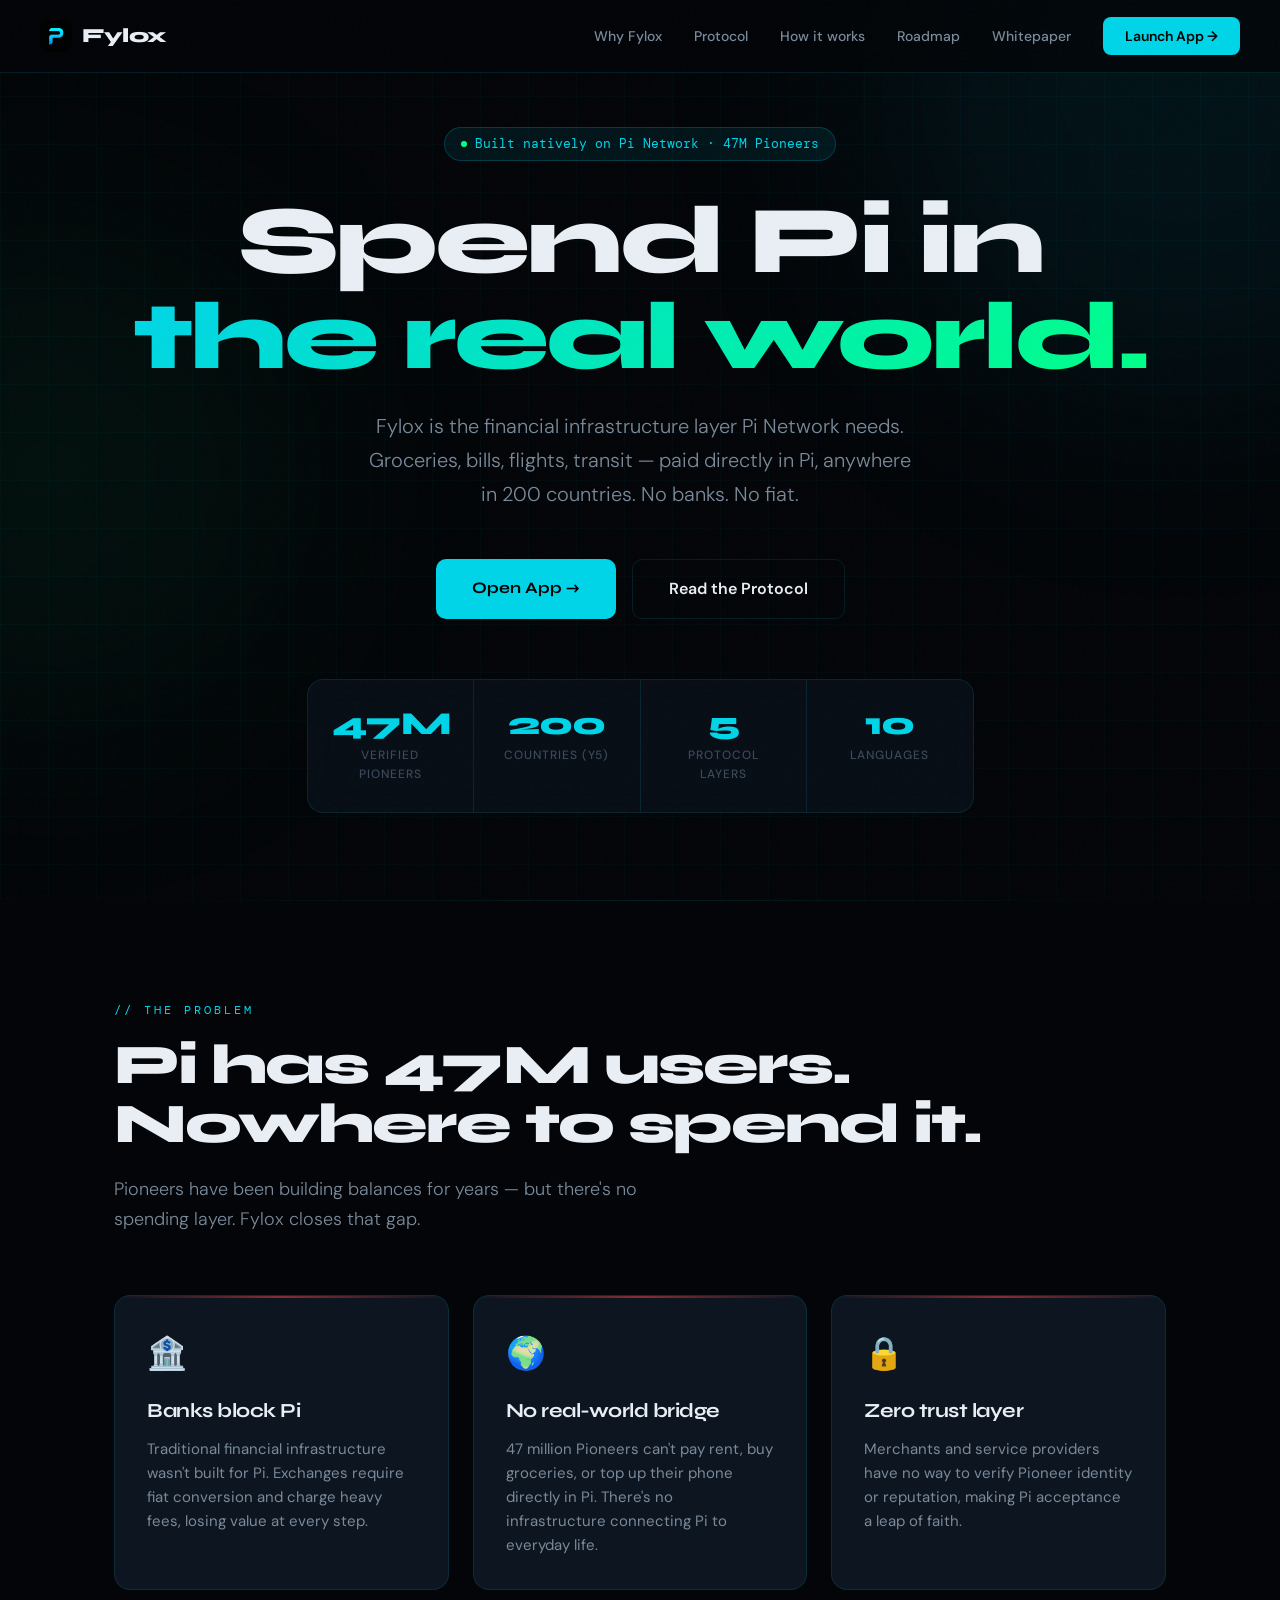
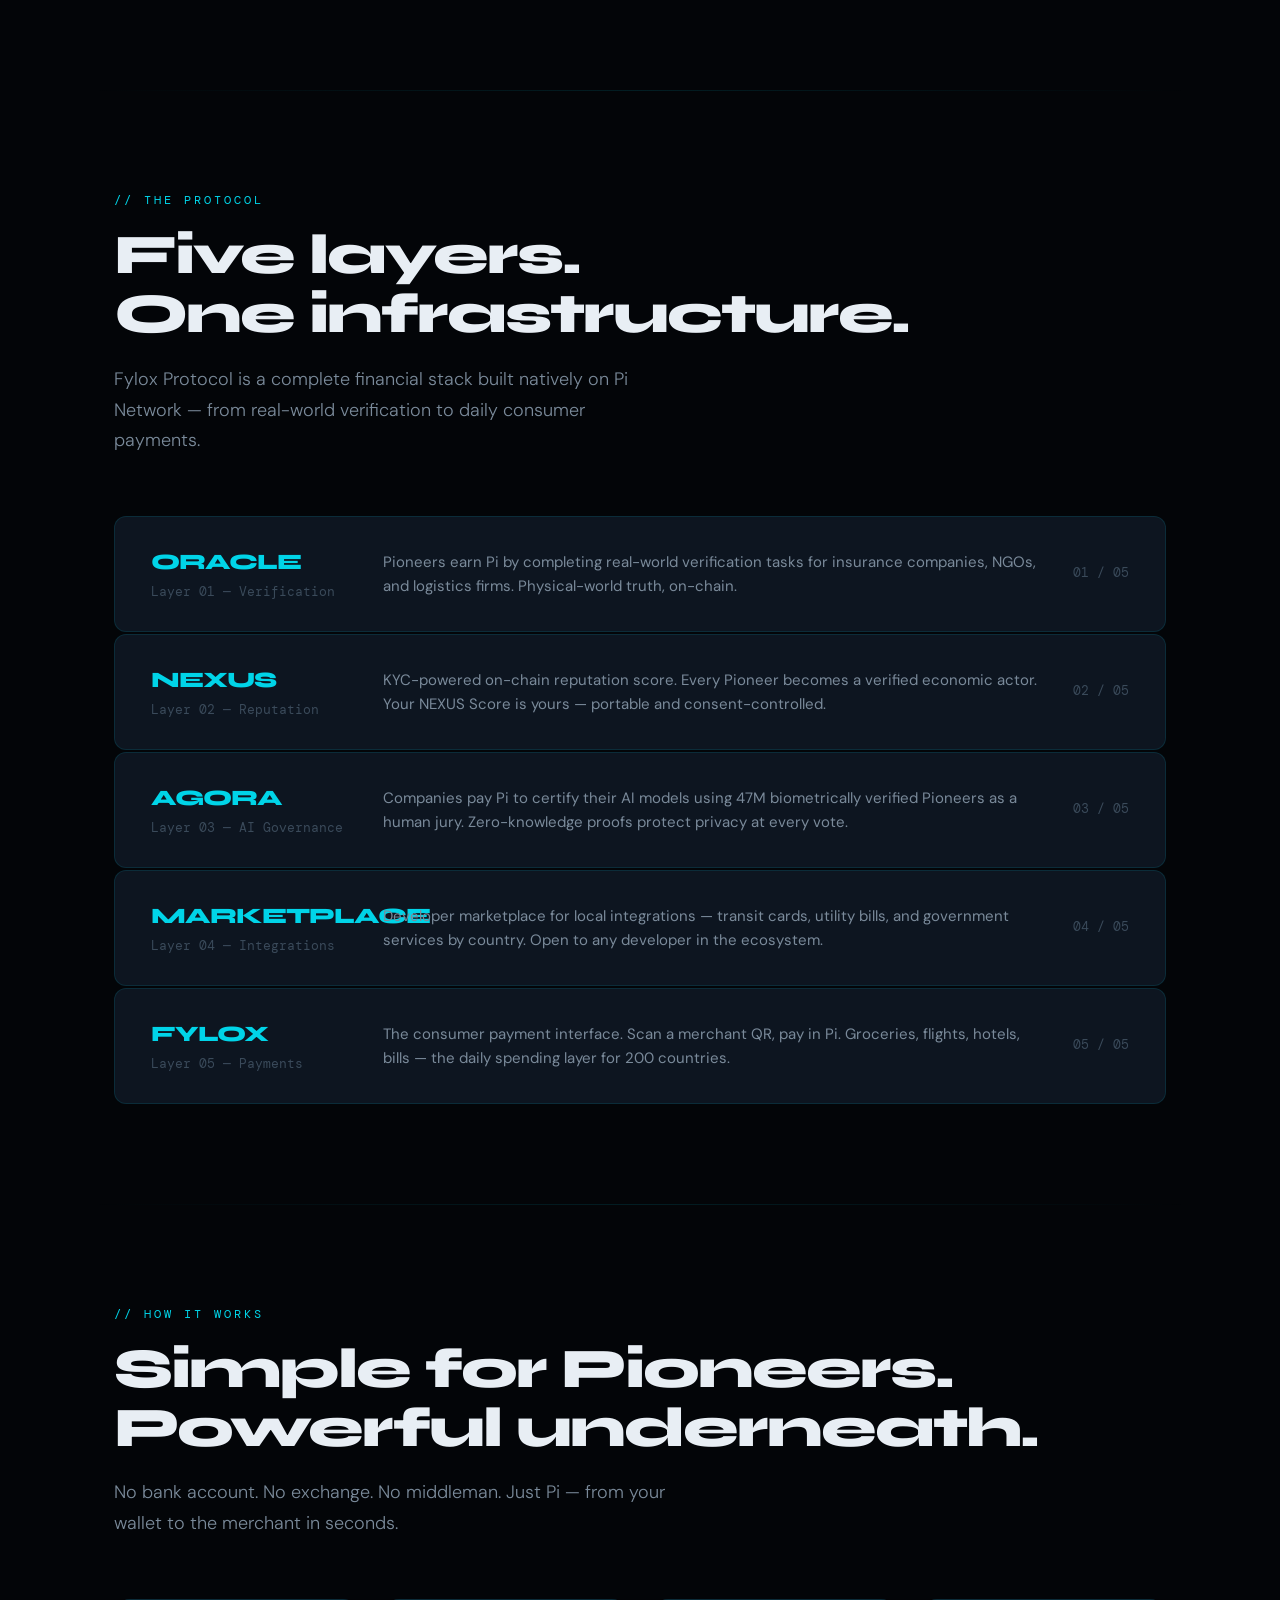
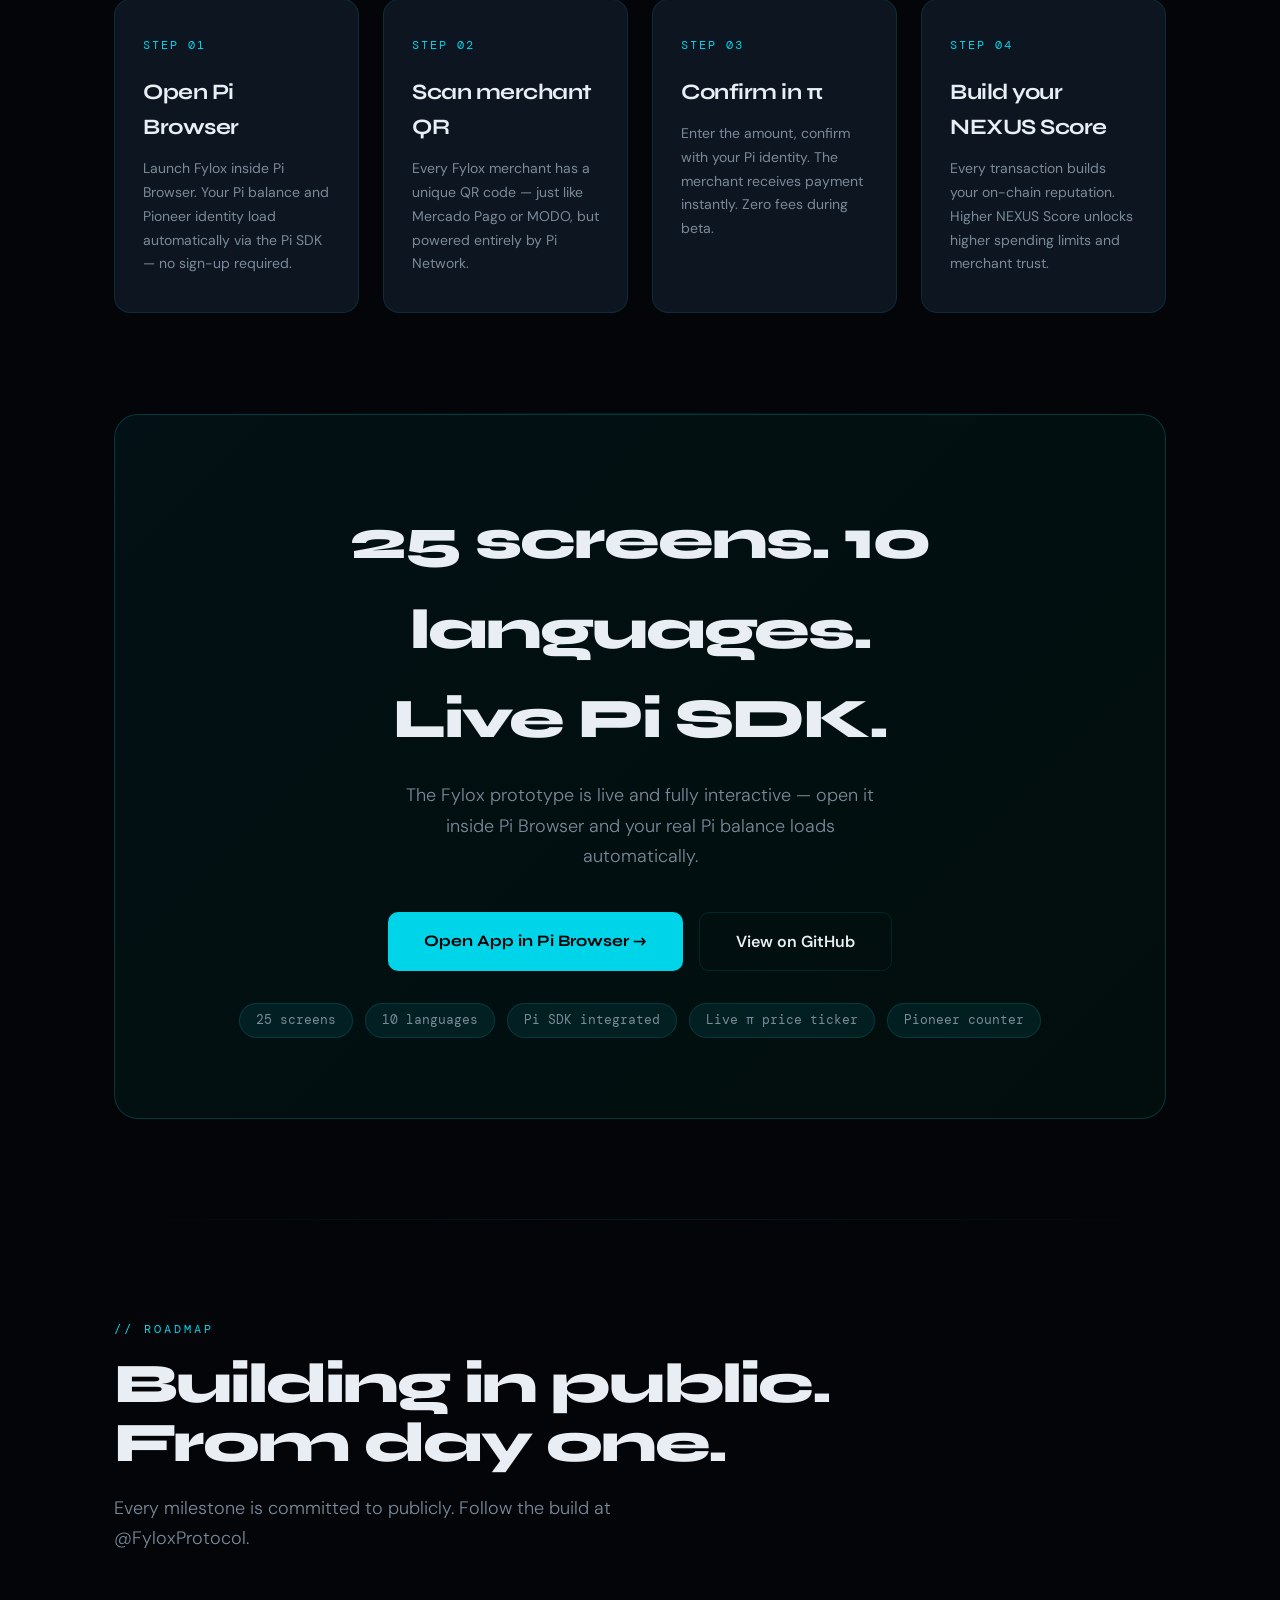
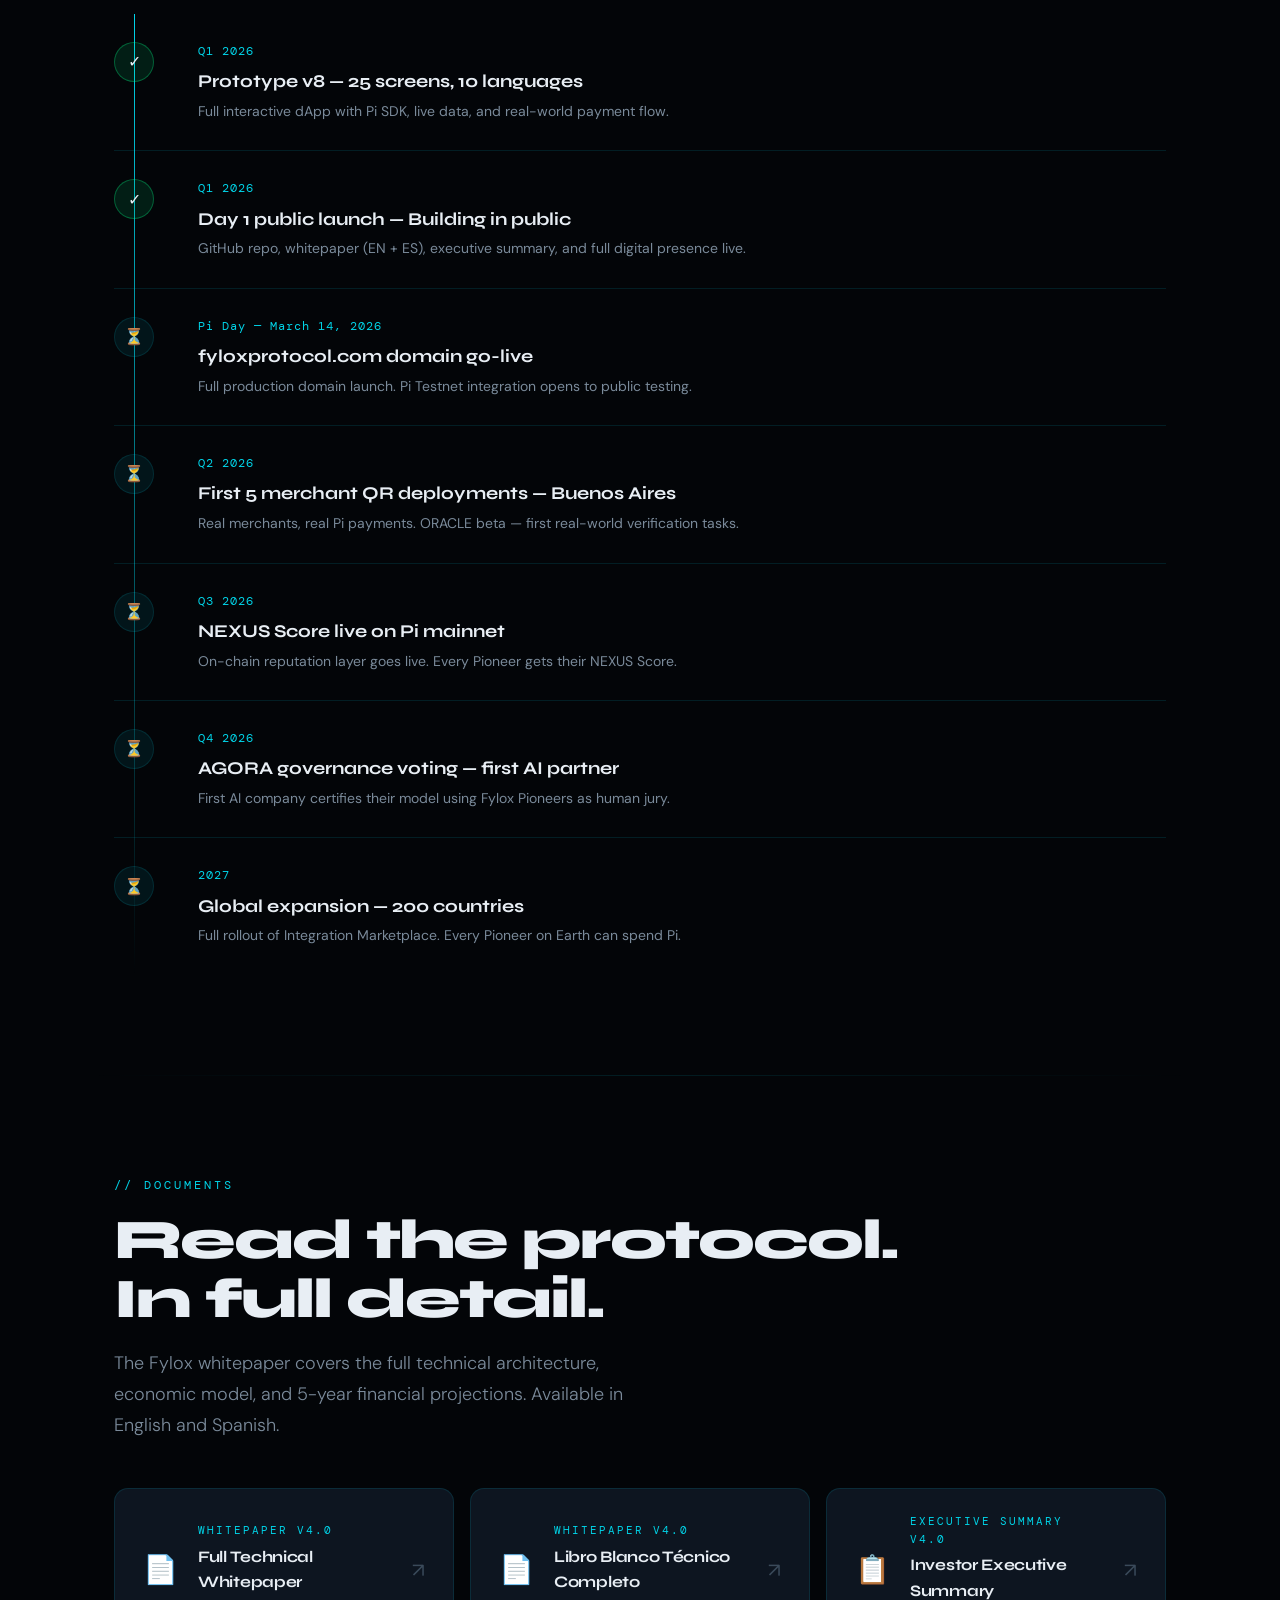
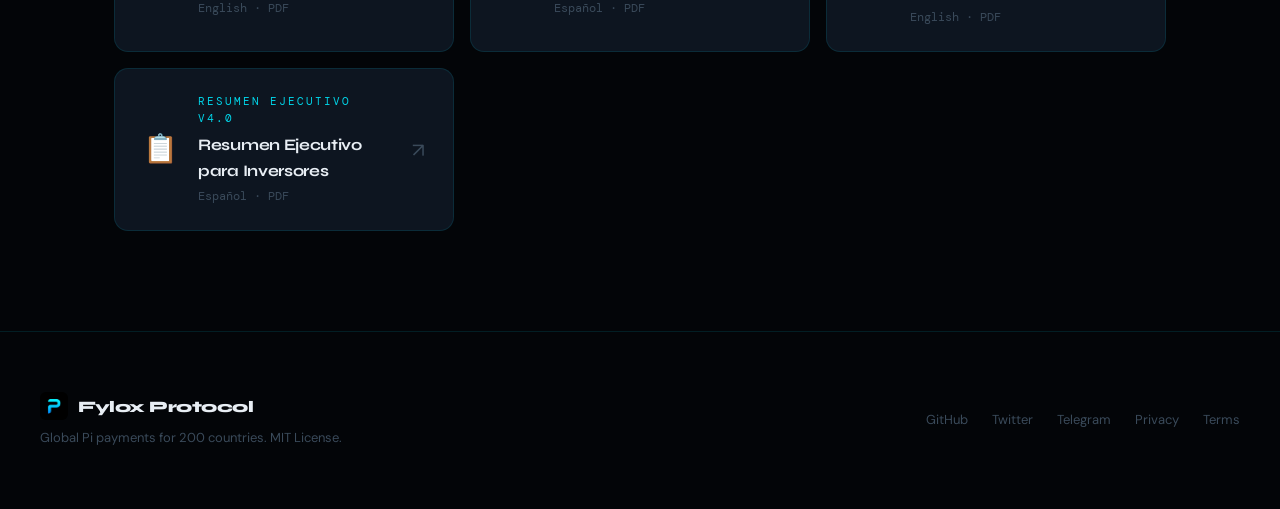
==== index.html @ 1bc75754 "Update index.html" ====
<!DOCTYPE html>
<html lang="en">
<head>
<meta charset="UTF-8">
<meta name="viewport" content="width=device-width, initial-scale=1.0">
<title>Fylox Protocol — Secure Pi Payments MVP</title>
<meta name="description" content="Fylox is a protocol on Pi Network enabling secure, simple payments via QR codes. Multi-chain support is planned for future expansion, ensuring real-world utility.">
<style>
  @import url('https://fonts.googleapis.com/css2?family=Syne:wght@400;600;700;800&family=DM+Sans:ital,opsz,wght@0,9..40,300;0,9..40,400;0,9..40,500&family=DM+Mono:wght@400;500&display=swap');
  
  /* ── DOCUMENTS ── */
  .docs-grid {
    display: grid;
    grid-template-columns: repeat(auto-fit, minmax(280px, 1fr));
    gap: 16px;
    margin-top: 48px;
  }

  .doc-card {
    display: flex;
    align-items: center;
    gap: 20px;
    background: var(--surface);
    border: 1px solid var(--border);
    border-radius: 14px;
    padding: 24px 28px;
    text-decoration: none;
    color: inherit;
    transition: all .3s;
  }

  .doc-card:hover {
    border-color: rgba(0,212,232,0.4);
    background: rgba(0,212,232,0.04);
    transform: translateY(-3px);
    box-shadow: 0 12px 32px rgba(0,212,232,0.1);
  }

  .doc-icon { font-size: 28px; flex-shrink: 0; }

  .doc-info { flex: 1; }

  .doc-label {
    font-family: var(--font-mono);
    font-size: 11px;
    color: var(--c);
    letter-spacing: 2px;
    text-transform: uppercase;
    margin-bottom: 4px;
  }

  .doc-title {
    font-family: var(--font-display);
    font-size: 16px;
    font-weight: 700;
    margin-bottom: 4px;
    letter-spacing: -.3px;
  }

  .doc-lang {
    font-size: 12px;
    color: var(--text3);
    font-family: var(--font-mono);
  }

  .doc-arrow {
    font-size: 20px;
    color: var(--text3);
    transition: all .3s;
  }

  .doc-card:hover .doc-arrow {
    color: var(--c);
    transform: translate(3px, -3px);
  }

</style>
<style>
  *, *::before, *::after { box-sizing: border-box; margin: 0; padding: 0; }

  :root {
    --c: #00D4E8;
    --c2: #00FF88;
    --bg: #030508;
    --bg2: #080d14;
    --surface: #0d1520;
    --border: rgba(0,212,232,0.12);
    --text: #e8eef4;
    --text2: #7a8a9a;
    --text3: #3a4a5a;
    --font-display: 'Syne', 'Arial Black', sans-serif;
    --font-body: 'DM Sans', 'Helvetica Neue', Arial, sans-serif;
    --font-mono: 'DM Mono', 'Courier New', monospace;
  }

  html { scroll-behavior: smooth; }

  body {
    background: var(--bg);
    color: var(--text);
    font-family: var(--font-body);
    font-size: 16px;
    line-height: 1.6;
    overflow-x: hidden;
  }

  /* ── NOISE OVERLAY ── */
  body::before {
    content: '';
    position: fixed;
    inset: 0;
    background-image: url("data:image/svg+xml,%3Csvg viewBox='0 0 256 256' xmlns='http://www.w3.org/2000/svg'%3E%3Cfilter id='noise'%3E%3CfeTurbulence type='fractalNoise' baseFrequency='0.9' numOctaves='4' stitchTiles='stitch'/%3E%3C/filter%3E%3Crect width='100%25' height='100%25' filter='url(%23noise)' opacity='0.035'/%3E%3C/svg%3E");
    pointer-events: none;
    z-index: 1000;
    opacity: .4;
  }

  /* ── GRID BACKGROUND ── */
  .grid-bg {
    position: fixed;
    inset: 0;
    background-image:
      linear-gradient(rgba(0,212,232,0.03) 1px, transparent 1px),
      linear-gradient(90deg, rgba(0,212,232,0.03) 1px, transparent 1px);
    background-size: 48px 48px;
    pointer-events: none;
    z-index: 0;
  }

  /* ── GLOW ORBS ── */
  .orb {
    position: fixed;
    border-radius: 50%;
    filter: blur(120px);
    pointer-events: none;
    z-index: 0;
  }
  .orb1 { width: 600px; height: 600px; background: rgba(0,212,232,0.07); top: -200px; right: -200px; }
  .orb2 { width: 500px; height: 500px; background: rgba(0,255,136,0.05); bottom: 20%; left: -200px; }

  /* ── NAV ── */
  nav {
    position: fixed;
    top: 0; left: 0; right: 0;
    z-index: 100;
    padding: 20px 40px;
    display: flex;
    align-items: center;
    justify-content: space-between;
    background: rgba(3,5,8,0.7);
    backdrop-filter: blur(20px);
    border-bottom: 1px solid var(--border);
    transition: all .3s;
  }

  .nav-logo {
    display: flex;
    align-items: center;
    gap: 10px;
    text-decoration: none;
  }

  .nav-logo img {
    width: 32px;
    height: 32px;
    border-radius: 8px;
  }

  .nav-logo-text {
    font-family: var(--font-display);
    font-size: 20px;
    font-weight: 800;
    color: var(--text);
    letter-spacing: -0.5px;
  }

  .nav-links {
    display: flex;
    align-items: center;
    gap: 32px;
    list-style: none;
  }

  .nav-links a {
    color: var(--text2);
    text-decoration: none;
    font-size: 14px;
    font-weight: 500;
    transition: color .2s;
  }

  .nav-links a:hover { color: var(--c); }

  .nav-cta {
    background: var(--c);
    color: #000 !important;
    padding: 10px 22px;
    border-radius: 8px;
    font-weight: 600 !important;
    font-size: 14px !important;
    transition: all .2s !important;
  }

  .nav-cta:hover { background: #00eeff !important; transform: translateY(-1px); color: #000 !important; }

  .nav-mobile-cta {
    display: none;
  }

  /* ── HERO ── */
  .hero {
    position: relative;
    min-height: 100vh;
    display: flex;
    flex-direction: column;
    align-items: center;
    justify-content: center;
    padding: 120px 24px 80px;
    text-align: center;
    z-index: 1;
  }

  .hero-badge {
    display: inline-flex;
    align-items: center;
    gap: 8px;
    background: rgba(0,212,232,0.08);
    border: 1px solid rgba(0,212,232,0.2);
    border-radius: 100px;
    padding: 6px 16px;
    font-size: 13px;
    color: var(--c);
    font-family: var(--font-mono);
    margin-bottom: 32px;
    animation: fadeUp .8s ease both;
  }

  .hero-badge::before {
    content: '';
    width: 6px;
    height: 6px;
    border-radius: 50%;
    background: var(--c2);
    animation: pulse 2s infinite;
  }

  @keyframes pulse {
    0%, 100% { opacity: 1; transform: scale(1); }
    50% { opacity: .5; transform: scale(1.4); }
  }

  .hero h1 {
    font-family: var(--font-display);
    font-size: clamp(48px, 8vw, 96px);
    font-weight: 800;
    line-height: 1;
    letter-spacing: -3px;
    margin-bottom: 24px;
    animation: fadeUp .8s .1s ease both;
  }

  .hero h1 .line2 {
    display: block;
    background: linear-gradient(135deg, var(--c) 0%, var(--c2) 100%);
    -webkit-background-clip: text;
    -webkit-text-fill-color: transparent;
    background-clip: text;
  }

  .hero-sub {
    font-size: clamp(16px, 2.5vw, 20px);
    color: var(--text2);
    max-width: 560px;
    margin: 0 auto 48px;
    line-height: 1.7;
    font-weight: 300;
    animation: fadeUp .8s .2s ease both;
  }

  .hero-actions {
    display: flex;
    gap: 16px;
    justify-content: center;
    flex-wrap: wrap;
    animation: fadeUp .8s .3s ease both;
  }

  .btn-primary {
    background: var(--c);
    color: #000;
    padding: 16px 36px;
    border-radius: 10px;
    font-weight: 700;
    font-size: 16px;
    text-decoration: none;
    transition: all .2s;
    font-family: var(--font-display);
  }

  .btn-primary:hover {
    background: #00eeff;
    transform: translateY(-2px);
    box-shadow: 0 16px 40px rgba(0,212,232,0.3);
  }

  .btn-ghost {
    background: transparent;
    color: var(--text);
    padding: 16px 36px;
    border-radius: 10px;
    font-weight: 600;
    font-size: 16px;
    text-decoration: none;
    border: 1px solid var(--border);
    transition: all .2s;
  }

  .btn-ghost:hover {
    border-color: rgba(0,212,232,0.4);
    color: var(--c);
    transform: translateY(-2px);
  }

  /* ── METRICS BAR ── */
  .metrics {
    position: relative;
    z-index: 1;
    display: flex;
    justify-content: center;
    gap: 0;
    flex-wrap: wrap;
    margin: 60px auto 0;
    max-width: 800px;
    border: 1px solid var(--border);
    border-radius: 16px;
    overflow: hidden;
    animation: fadeUp .8s .4s ease both;
    background: rgba(13,21,32,0.6);
    backdrop-filter: blur(20px);
  }

  .metric {
    flex: 1;
    min-width: 160px;
    padding: 28px 24px;
    text-align: center;
    border-right: 1px solid var(--border);
    position: relative;
  }

  .metric:last-child { border-right: none; }

  .metric-val {
    font-family: var(--font-display);
    font-size: 32px;
    font-weight: 800;
    color: var(--c);
    letter-spacing: -1px;
    line-height: 1;
    margin-bottom: 6px;
  }

  .metric-label {
    font-size: 12px;
    color: var(--text3);
    text-transform: uppercase;
    letter-spacing: 1px;
    font-weight: 500;
  }

  /* ── SECTION BASE ── */
  section {
    position: relative;
    z-index: 1;
    padding: 100px 24px;
    max-width: 1100px;
    margin: 0 auto;
  }

  .section-label {
    font-family: var(--font-mono);
    font-size: 12px;
    color: var(--c);
    text-transform: uppercase;
    letter-spacing: 3px;
    margin-bottom: 16px;
  }

  .section-title {
    font-family: var(--font-display);
    font-size: clamp(32px, 5vw, 56px);
    font-weight: 800;
    letter-spacing: -2px;
    line-height: 1.05;
    margin-bottom: 20px;
  }

  .section-sub {
    font-size: 18px;
    color: var(--text2);
    max-width: 560px;
    line-height: 1.7;
    font-weight: 300;
  }

  /* ── PROBLEM ── */
  .problem-grid {
    display: grid;
    grid-template-columns: repeat(auto-fit, minmax(280px, 1fr));
    gap: 24px;
    margin-top: 60px;
  }

  .problem-card {
    background: var(--surface);
    border: 1px solid var(--border);
    border-radius: 16px;
    padding: 32px;
    position: relative;
    overflow: hidden;
    transition: all .3s;
  }

  .problem-card::before {
    content: '';
    position: absolute;
    top: 0; left: 0; right: 0;
    height: 2px;
    background: linear-gradient(90deg, transparent, rgba(255,70,70,0.5), transparent);
  }

  .problem-card:hover {
    border-color: rgba(255,70,70,0.3);
    transform: translateY(-4px);
  }

  .problem-icon {
    font-size: 32px;
    margin-bottom: 16px;
  }

  .problem-card h3 {
    font-family: var(--font-display);
    font-size: 20px;
    font-weight: 700;
    margin-bottom: 10px;
    letter-spacing: -.5px;
  }

  .problem-card p {
    color: var(--text2);
    font-size: 15px;
    line-height: 1.6;
  }

  /* ── LAYERS ── */
  .layers-wrapper {
    margin-top: 60px;
    display: flex;
    flex-direction: column;
    gap: 2px;
  }

  .layer {
    display: grid;
    grid-template-columns: 200px 1fr auto;
    align-items: center;
    gap: 32px;
    padding: 28px 36px;
    background: var(--surface);
    border: 1px solid var(--border);
    border-radius: 12px;
    transition: all .3s;
    cursor: default;
  }

  .layer:hover {
    border-color: var(--c);
    background: rgba(0,212,232,0.04);
    transform: translateX(6px);
  }

  .layer-tag {
    font-family: var(--font-display);
    font-size: 22px;
    font-weight: 800;
    letter-spacing: -1px;
    color: var(--c);
  }

  .layer-name {
    font-size: 13px;
    color: var(--text3);
    font-family: var(--font-mono);
    margin-top: 2px;
  }

  .layer-desc {
    color: var(--text2);
    font-size: 15px;
    line-height: 1.6;
  }

  .layer-num {
    font-family: var(--font-mono);
    font-size: 13px;
    color: var(--text3);
    white-space: nowrap;
  }

  /* ── HOW IT WORKS ── */
  .steps {
    display: grid;
    grid-template-columns: repeat(auto-fit, minmax(220px, 1fr));
    gap: 24px;
    margin-top: 60px;
    position: relative;
  }

  .step {
    background: var(--surface);
    border: 1px solid var(--border);
    border-radius: 16px;
    padding: 36px 28px;
    position: relative;
    transition: all .3s;
  }

  .step:hover {
    border-color: rgba(0,212,232,0.3);
    transform: translateY(-4px);
  }

  .step::before {
    content: '';
    position: absolute;
    top: 0; left: 0; right: 0;
    height: 2px;
    background: linear-gradient(90deg, var(--c), var(--c2));
    opacity: 0;
    transition: opacity .3s;
    border-radius: 16px 16px 0 0;
  }

  .step:hover::before { opacity: 1; }

  .step-num {
    font-family: var(--font-mono);
    font-size: 12px;
    color: var(--c);
    letter-spacing: 2px;
    margin-bottom: 20px;
  }

  .step h3 {
    font-family: var(--font-display);
    font-size: 22px;
    font-weight: 700;
    margin-bottom: 12px;
    letter-spacing: -.5px;
  }

  .step p {
    color: var(--text2);
    font-size: 14px;
    line-height: 1.7;
  }

  /* ── DEMO CTA ── */
  .demo-section {
    max-width: 1100px;
    margin: 0 auto;
    padding: 0 24px 100px;
    position: relative;
    z-index: 1;
  }

  .demo-card {
    background: linear-gradient(135deg, rgba(0,212,232,0.06) 0%, rgba(0,255,136,0.04) 100%);
    border: 1px solid rgba(0,212,232,0.2);
    border-radius: 24px;
    padding: 80px 60px;
    text-align: center;
    position: relative;
    overflow: hidden;
  }

  .demo-card::before {
    content: '';
    position: absolute;
    top: -1px; left: 10%; right: 10%;
    height: 1px;
    background: linear-gradient(90deg, transparent, var(--c), transparent);
  }

  .demo-card h2 {
    font-family: var(--font-display);
    font-size: clamp(32px, 5vw, 56px);
    font-weight: 800;
    letter-spacing: -2px;
    margin-bottom: 16px;
  }

  .demo-card p {
    color: var(--text2);
    font-size: 18px;
    margin-bottom: 40px;
    max-width: 480px;
    margin-left: auto;
    margin-right: auto;
    line-height: 1.7;
    font-weight: 300;
  }

  .demo-tags {
    display: flex;
    gap: 12px;
    justify-content: center;
    flex-wrap: wrap;
    margin-top: 32px;
  }

  .demo-tag {
    background: rgba(0,212,232,0.08);
    border: 1px solid rgba(0,212,232,0.15);
    border-radius: 100px;
    padding: 6px 16px;
    font-size: 13px;
    color: var(--text2);
    font-family: var(--font-mono);
  }

  /* ── ROADMAP ── */
  .roadmap {
    display: flex;
    flex-direction: column;
    gap: 0;
    margin-top: 60px;
    position: relative;
  }

  .roadmap::before {
    content: '';
    position: absolute;
    left: 20px;
    top: 0; bottom: 0;
    width: 1px;
    background: linear-gradient(180deg, var(--c), transparent);
  }

  .roadmap-item {
    display: grid;
    grid-template-columns: 60px 1fr;
    gap: 24px;
    padding: 28px 0;
    border-bottom: 1px solid var(--border);
  }

  .roadmap-item:last-child { border-bottom: none; }

  .roadmap-dot {
    width: 40px;
    height: 40px;
    border-radius: 50%;
    display: flex;
    align-items: center;
    justify-content: center;
    font-size: 16px;
    position: relative;
    z-index: 1;
  }

  .roadmap-dot.done {
    background: rgba(0,255,136,0.1);
    border: 1px solid rgba(0,255,136,0.3);
  }

  .roadmap-dot.pending {
    background: rgba(0,212,232,0.08);
    border: 1px solid var(--border);
  }

  .roadmap-content h4 {
    font-family: var(--font-display);
    font-size: 18px;
    font-weight: 700;
    margin-bottom: 4px;
  }

  .roadmap-content p {
    color: var(--text2);
    font-size: 14px;
  }

  .roadmap-date {
    font-family: var(--font-mono);
    font-size: 12px;
    color: var(--c);
    letter-spacing: 1px;
    margin-bottom: 6px;
  }

  /* ── FOOTER ── */
  footer {
    position: relative;
    z-index: 1;
    border-top: 1px solid var(--border);
    padding: 60px 40px;
    display: flex;
    align-items: center;
    justify-content: space-between;
    flex-wrap: gap;
    gap: 24px;
  }

  .footer-left p {
    color: var(--text3);
    font-size: 13px;
    margin-top: 8px;
  }

  .footer-links {
    display: flex;
    gap: 24px;
  }

  .footer-links a {
    color: var(--text3);
    text-decoration: none;
    font-size: 13px;
    transition: color .2s;
  }

  .footer-links a:hover { color: var(--c); }

  /* ── ANIMATIONS ── */
  @keyframes fadeUp {
    from { opacity: 0; transform: translateY(24px); }
    to { opacity: 1; transform: translateY(0); }
  }

  .reveal {
    opacity: 0;
    transform: translateY(32px);
    transition: opacity .7s ease, transform .7s ease;
  }

  .reveal.visible {
    opacity: 1;
    transform: translateY(0);
  }

  /* ── DIVIDER ── */
  .divider {
    height: 1px;
    background: linear-gradient(90deg, transparent, var(--border), transparent);
    max-width: 1100px;
    margin: 0 auto;
    position: relative;
    z-index: 1;
  }

  /* ── MOBILE ── */
  @media (max-width: 768px) {
    nav { padding: 16px 20px; }
    .nav-links { display: none; }
    .nav-mobile-cta { display: block; }
    .nav-cta-mobile {
      background: var(--c);
      color: #000;
      padding: 10px 18px;
      border-radius: 8px;
      font-weight: 600;
      font-size: 14px;
      text-decoration: none;
    }
    .hero { padding: 100px 20px 60px; }
    .hero h1 { letter-spacing: -2px; }
    .metrics { margin: 40px 0 0; border-radius: 12px; }
    .metric { min-width: 140px; padding: 20px 16px; }
    .metric-val { font-size: 24px; }
    section { padding: 60px 20px; }
    .layer {
      grid-template-columns: 1fr;
      gap: 8px;
    }
    .layer-num { display: none; }
    .demo-card { padding: 48px 24px; }
    footer { flex-direction: column; align-items: flex-start; padding: 40px 20px; }
    .roadmap::before { left: 19px; }
  }
</style>
</head>
<body>

<div class="grid-bg"></div>
<div class="orb orb1"></div>
<div class="orb orb2"></div>

<!-- NAV -->
<nav>
  <a href="/" class="nav-logo">
    <img src="[data-uri]" alt="Fylox">
    <span class="nav-logo-text">Fylox</span>
  </a>
  <ul class="nav-links">
    <li><a href="#problem">Why Fylox</a></li>
    <li><a href="#layers">Protocol</a></li>
    <li><a href="#how">How it works</a></li>
    <li><a href="#roadmap">Roadmap</a></li>
    <li><a href="#docs">Whitepaper</a></li>
    <li><a href="https://app.fyloxprotocol.com" class="nav-cta">Launch App →</a></li>
  </ul>
  <div class="nav-mobile-cta">
    <a href="https://app.fyloxprotocol.com" class="nav-cta-mobile">Launch App →</a>
  </div>
</nav>

<!-- HERO -->
<div class="hero">
  <div class="hero-badge">Built natively on Pi Network · 47M Pioneers</div>
  <h1>
    Spend Pi in
    <span class="line2">the real world.</span>
  </h1>
  <p class="hero-sub">
    Fylox is the financial infrastructure layer Pi Network needs. Groceries, bills, flights, transit — paid directly in Pi, anywhere in 200 countries. No banks. No fiat.
  </p>
  <div class="hero-actions">
    <a href="https://app.fyloxprotocol.com" class="btn-primary">Open App →</a>
    <a href="#layers" class="btn-ghost">Read the Protocol</a>
  </div>

  <div class="metrics">
    <div class="metric">
      <div class="metric-val" id="counter-pioneers">47M</div>
      <div class="metric-label">Verified Pioneers</div>
    </div>
    <div class="metric">
      <div class="metric-val">200</div>
      <div class="metric-label">Countries (Y5)</div>
    </div>
    <div class="metric">
      <div class="metric-val">5</div>
      <div class="metric-label">Protocol Layers</div>
    </div>
    <div class="metric">
      <div class="metric-val">10</div>
      <div class="metric-label">Languages</div>
    </div>
  </div>
</div>

<div class="divider"></div>

<!-- PROBLEM -->
<section id="problem">
  <div class="reveal">
    <div class="section-label">// The Problem</div>
    <h2 class="section-title">Pi has 47M users.<br>Nowhere to spend it.</h2>
    <p class="section-sub">Pioneers have been building balances for years — but there's no spending layer. Fylox closes that gap.</p>
  </div>
  <div class="problem-grid">
    <div class="problem-card reveal">
      <div class="problem-icon">🏦</div>
      <h3>Banks block Pi</h3>
      <p>Traditional financial infrastructure wasn't built for Pi. Exchanges require fiat conversion and charge heavy fees, losing value at every step.</p>
    </div>
    <div class="problem-card reveal">
      <div class="problem-icon">🌍</div>
      <h3>No real-world bridge</h3>
      <p>47 million Pioneers can't pay rent, buy groceries, or top up their phone directly in Pi. There's no infrastructure connecting Pi to everyday life.</p>
    </div>
    <div class="problem-card reveal">
      <div class="problem-icon">🔒</div>
      <h3>Zero trust layer</h3>
      <p>Merchants and service providers have no way to verify Pioneer identity or reputation, making Pi acceptance a leap of faith.</p>
    </div>
  </div>
</section>

<div class="divider"></div>

<!-- LAYERS -->
<section id="layers">
  <div class="reveal">
    <div class="section-label">// The Protocol</div>
    <h2 class="section-title">Five layers.<br>One infrastructure.</h2>
    <p class="section-sub">Fylox Protocol is a complete financial stack built natively on Pi Network — from real-world verification to daily consumer payments.</p>
  </div>
  <div class="layers-wrapper">
    <div class="layer reveal">
      <div>
        <div class="layer-tag">ORACLE</div>
        <div class="layer-name">Layer 01 — Verification</div>
      </div>
      <div class="layer-desc">Pioneers earn Pi by completing real-world verification tasks for insurance companies, NGOs, and logistics firms. Physical-world truth, on-chain.</div>
      <div class="layer-num">01 / 05</div>
    </div>
    <div class="layer reveal">
      <div>
        <div class="layer-tag">NEXUS</div>
        <div class="layer-name">Layer 02 — Reputation</div>
      </div>
      <div class="layer-desc">KYC-powered on-chain reputation score. Every Pioneer becomes a verified economic actor. Your NEXUS Score is yours — portable and consent-controlled.</div>
      <div class="layer-num">02 / 05</div>
    </div>
    <div class="layer reveal">
      <div>
        <div class="layer-tag">AGORA</div>
        <div class="layer-name">Layer 03 — AI Governance</div>
      </div>
      <div class="layer-desc">Companies pay Pi to certify their AI models using 47M biometrically verified Pioneers as a human jury. Zero-knowledge proofs protect privacy at every vote.</div>
      <div class="layer-num">03 / 05</div>
    </div>
    <div class="layer reveal">
      <div>
        <div class="layer-tag">MARKETPLACE</div>
        <div class="layer-name">Layer 04 — Integrations</div>
      </div>
      <div class="layer-desc">Developer marketplace for local integrations — transit cards, utility bills, and government services by country. Open to any developer in the ecosystem.</div>
      <div class="layer-num">04 / 05</div>
    </div>
    <div class="layer reveal">
      <div>
        <div class="layer-tag">FYLOX</div>
        <div class="layer-name">Layer 05 — Payments</div>
      </div>
      <div class="layer-desc">The consumer payment interface. Scan a merchant QR, pay in Pi. Groceries, flights, hotels, bills — the daily spending layer for 200 countries.</div>
      <div class="layer-num">05 / 05</div>
    </div>
  </div>
</section>

<div class="divider"></div>

<!-- HOW IT WORKS -->
<section id="how">
  <div class="reveal">
    <div class="section-label">// How It Works</div>
    <h2 class="section-title">Simple for Pioneers.<br>Powerful underneath.</h2>
    <p class="section-sub">No bank account. No exchange. No middleman. Just Pi — from your wallet to the merchant in seconds.</p>
  </div>
  <div class="steps">
    <div class="step reveal">
      <div class="step-num">STEP 01</div>
      <h3>Open Pi Browser</h3>
      <p>Launch Fylox inside Pi Browser. Your Pi balance and Pioneer identity load automatically via the Pi SDK — no sign-up required.</p>
    </div>
    <div class="step reveal">
      <div class="step-num">STEP 02</div>
      <h3>Scan merchant QR</h3>
      <p>Every Fylox merchant has a unique QR code — just like Mercado Pago or MODO, but powered entirely by Pi Network.</p>
    </div>
    <div class="step reveal">
      <div class="step-num">STEP 03</div>
      <h3>Confirm in π</h3>
      <p>Enter the amount, confirm with your Pi identity. The merchant receives payment instantly. Zero fees during beta.</p>
    </div>
    <div class="step reveal">
      <div class="step-num">STEP 04</div>
      <h3>Build your NEXUS Score</h3>
      <p>Every transaction builds your on-chain reputation. Higher NEXUS Score unlocks higher spending limits and merchant trust.</p>
    </div>
  </div>
</section>

<div class="divider"></div>

<!-- DEMO CTA -->
<div class="demo-section">
  <div class="demo-card reveal">
    <h2>25 screens. 10 languages.<br>Live Pi SDK.</h2>
    <p>The Fylox prototype is live and fully interactive — open it inside Pi Browser and your real Pi balance loads automatically.</p>
    <div class="hero-actions">
      <a href="https://app.fyloxprotocol.com" class="btn-primary">Open App in Pi Browser →</a>
      <a href="https://github.com/fylox-protocol/fylox-protocol" class="btn-ghost">View on GitHub</a>
    </div>
    <div class="demo-tags">
      <span class="demo-tag">25 screens</span>
      <span class="demo-tag">10 languages</span>
      <span class="demo-tag">Pi SDK integrated</span>
      <span class="demo-tag">Live π price ticker</span>
      <span class="demo-tag">Pioneer counter</span>
    </div>
  </div>
</div>

<div class="divider"></div>

<!-- ROADMAP -->
<section id="roadmap">
  <div class="reveal">
    <div class="section-label">// Roadmap</div>
    <h2 class="section-title">Building in public.<br>From day one.</h2>
    <p class="section-sub">Every milestone is committed to publicly. Follow the build at @FyloxProtocol.</p>
  </div>
  <div class="roadmap">
    <div class="roadmap-item reveal">
      <div class="roadmap-dot done">✓</div>
      <div class="roadmap-content">
        <div class="roadmap-date">Q1 2026</div>
        <h4>Prototype v8 — 25 screens, 10 languages</h4>
        <p>Full interactive dApp with Pi SDK, live data, and real-world payment flow.</p>
      </div>
    </div>
    <div class="roadmap-item reveal">
      <div class="roadmap-dot done">✓</div>
      <div class="roadmap-content">
        <div class="roadmap-date">Q1 2026</div>
        <h4>Day 1 public launch — Building in public</h4>
        <p>GitHub repo, whitepaper (EN + ES), executive summary, and full digital presence live.</p>
      </div>
    </div>
    <div class="roadmap-item reveal">
      <div class="roadmap-dot pending">⏳</div>
      <div class="roadmap-content">
        <div class="roadmap-date">Pi Day — March 14, 2026</div>
        <h4>fyloxprotocol.com domain go-live</h4>
        <p>Full production domain launch. Pi Testnet integration opens to public testing.</p>
      </div>
    </div>
    <div class="roadmap-item reveal">
      <div class="roadmap-dot pending">⏳</div>
      <div class="roadmap-content">
        <div class="roadmap-date">Q2 2026</div>
        <h4>First 5 merchant QR deployments — Buenos Aires</h4>
        <p>Real merchants, real Pi payments. ORACLE beta — first real-world verification tasks.</p>
      </div>
    </div>
    <div class="roadmap-item reveal">
      <div class="roadmap-dot pending">⏳</div>
      <div class="roadmap-content">
        <div class="roadmap-date">Q3 2026</div>
        <h4>NEXUS Score live on Pi mainnet</h4>
        <p>On-chain reputation layer goes live. Every Pioneer gets their NEXUS Score.</p>
      </div>
    </div>
    <div class="roadmap-item reveal">
      <div class="roadmap-dot pending">⏳</div>
      <div class="roadmap-content">
        <div class="roadmap-date">Q4 2026</div>
        <h4>AGORA governance voting — first AI partner</h4>
        <p>First AI company certifies their model using Fylox Pioneers as human jury.</p>
      </div>
    </div>
    <div class="roadmap-item reveal">
      <div class="roadmap-dot pending">⏳</div>
      <div class="roadmap-content">
        <div class="roadmap-date">2027</div>
        <h4>Global expansion — 200 countries</h4>
        <p>Full rollout of Integration Marketplace. Every Pioneer on Earth can spend Pi.</p>
      </div>
    </div>
  </div>
</section>

<div class="divider"></div>

<!-- DOCUMENTS -->
<section id="docs">
  <div class="reveal">
    <div class="section-label">// Documents</div>
    <h2 class="section-title">Read the protocol.<br>In full detail.</h2>
    <p class="section-sub">The Fylox whitepaper covers the full technical architecture, economic model, and 5-year financial projections. Available in English and Spanish.</p>
  </div>
  <div class="docs-grid">
    <a href="https://cdn.jsdelivr.net/gh/fylox-protocol/fylox-protocol@main/Fylox_Whitepaper_v4_EN.pdf" target="_blank" class="doc-card reveal">
      <div class="doc-icon">📄</div>
      <div class="doc-info">
        <div class="doc-label">Whitepaper v4.0</div>
        <div class="doc-title">Full Technical Whitepaper</div>
        <div class="doc-lang">English · PDF</div>
      </div>
      <div class="doc-arrow">↗</div>
    </a>
    <a href="https://cdn.jsdelivr.net/gh/fylox-protocol/fylox-protocol@main/Fylox_Whitepaper_v4_ES.pdf" target="_blank" class="doc-card reveal">
      <div class="doc-icon">📄</div>
      <div class="doc-info">
        <div class="doc-label">Whitepaper v4.0</div>
        <div class="doc-title">Libro Blanco Técnico Completo</div>
        <div class="doc-lang">Español · PDF</div>
      </div>
      <div class="doc-arrow">↗</div>
    </a>
    <a href="https://cdn.jsdelivr.net/gh/fylox-protocol/fylox-protocol@main/Fylox_ExecutiveSummary_v4_EN.pdf" target="_blank" class="doc-card reveal">
      <div class="doc-icon">📋</div>
      <div class="doc-info">
        <div class="doc-label">Executive Summary v4.0</div>
        <div class="doc-title">Investor Executive Summary</div>
        <div class="doc-lang">English · PDF</div>
      </div>
      <div class="doc-arrow">↗</div>
    </a>
    <a href="https://cdn.jsdelivr.net/gh/fylox-protocol/fylox-protocol@main/Fylox_ExecutiveSummary_v4_ES.pdf" target="_blank" class="doc-card reveal">
      <div class="doc-icon">📋</div>
      <div class="doc-info">
        <div class="doc-label">Resumen Ejecutivo v4.0</div>
        <div class="doc-title">Resumen Ejecutivo para Inversores</div>
        <div class="doc-lang">Español · PDF</div>
      </div>
      <div class="doc-arrow">↗</div>
    </a>
  </div>
</section>

<!-- FOOTER -->
<footer>
  <div class="footer-left">
    <a href="/" class="nav-logo" style="text-decoration:none;">
      <img src="[data-uri]" alt="Fylox" style="width:28px;height:28px;border-radius:6px;">
      <span class="nav-logo-text" style="font-size:16px;">Fylox Protocol</span>
    </a>
    <p>Global Pi payments for 200 countries. MIT License.</p>
  </div>
  <div class="footer-links">
    <a href="https://github.com/fylox-protocol/fylox-protocol">GitHub</a>
    <a href="https://twitter.com/FyloxProtocol">Twitter</a>
    <a href="https://t.me/FyloxProtocol">Telegram</a>
    <a href="/privacy.html">Privacy</a>
    <a href="/terms.html">Terms</a>
  </div>
</footer>

<script>
  // Scroll reveal
  const reveals = document.querySelectorAll('.reveal');
  const observer = new IntersectionObserver((entries) => {
    entries.forEach((entry, i) => {
      if (entry.isIntersecting) {
        setTimeout(() => entry.target.classList.add('visible'), i * 80);
        observer.unobserve(entry.target);
      }
    });
  }, { threshold: 0.1, rootMargin: '0px 0px -60px 0px' });
  reveals.forEach(el => observer.observe(el));

  // Nav scroll effect
  window.addEventListener('scroll', () => {
    document.querySelector('nav').style.background =
      window.scrollY > 60 ? 'rgba(3,5,8,0.95)' : 'rgba(3,5,8,0.7)';
  });

  // Counter animation
  function animateCounter(el, target, suffix) {
    let start = 0;
    const duration = 2000;
    const step = target / (duration / 16);
    const timer = setInterval(() => {
      start += step;
      if (start >= target) {
        el.textContent = target + suffix;
        clearInterval(timer);
      } else {
        el.textContent = Math.floor(start) + suffix;
      }
    }, 16);
  }

  const counterEl = document.getElementById('counter-pioneers');
  const counterObserver = new IntersectionObserver((entries) => {
    if (entries[0].isIntersecting) {
      animateCounter(counterEl, 47, 'M');
      counterObserver.unobserve(counterEl);
    }
  });
  counterObserver.observe(counterEl);
</script>
</body>
</html>
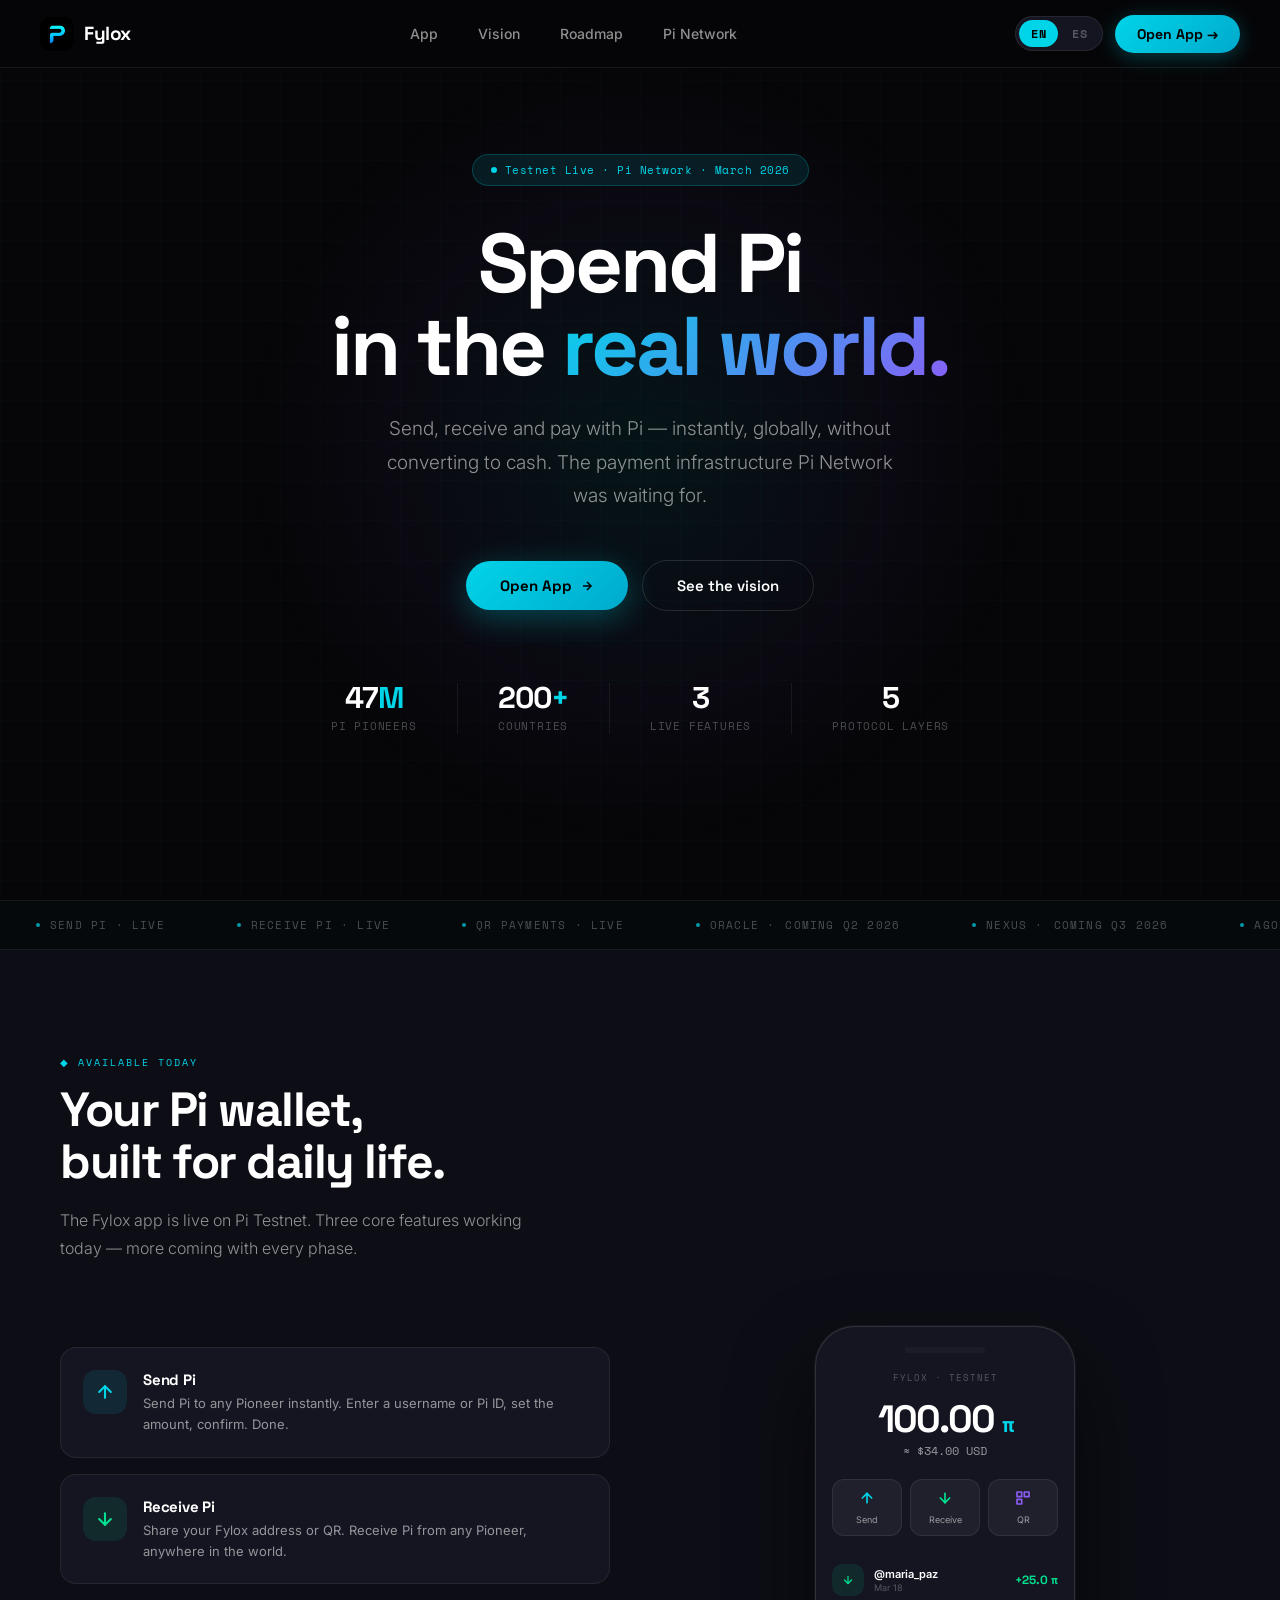
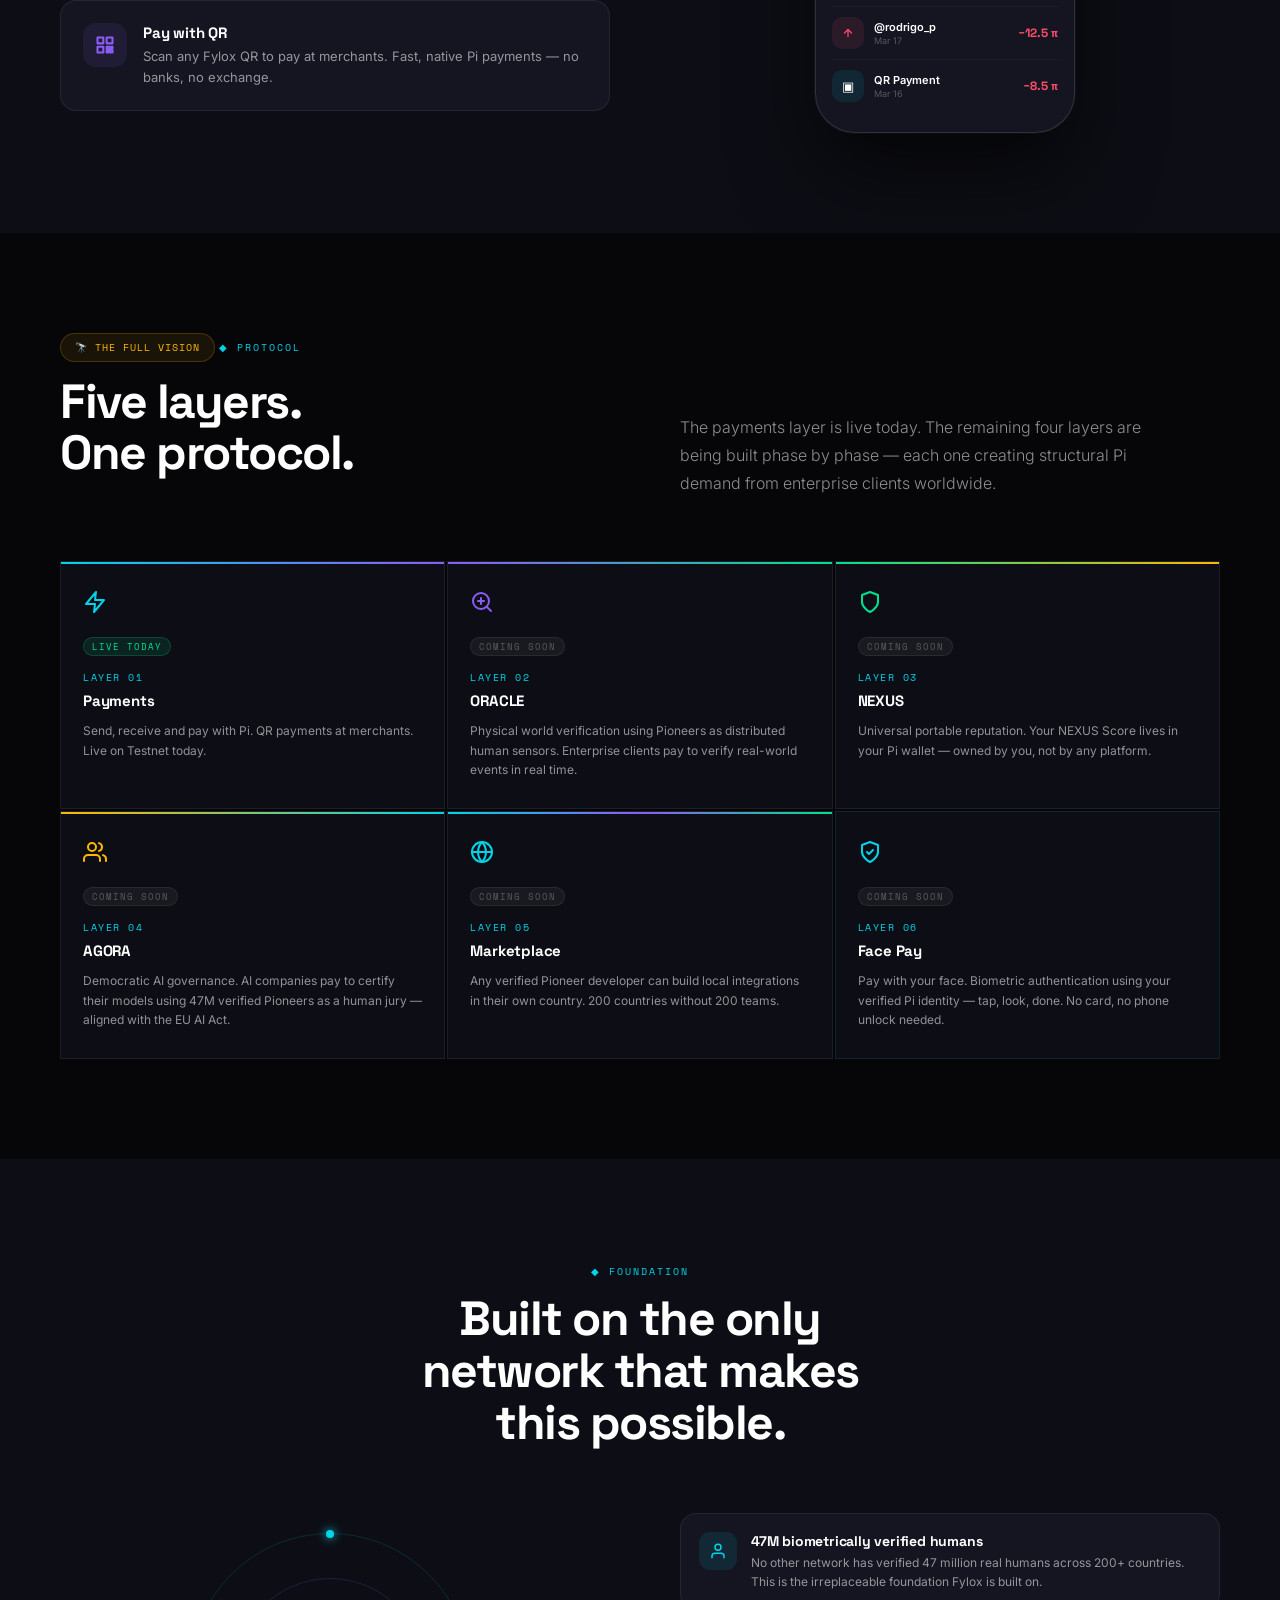
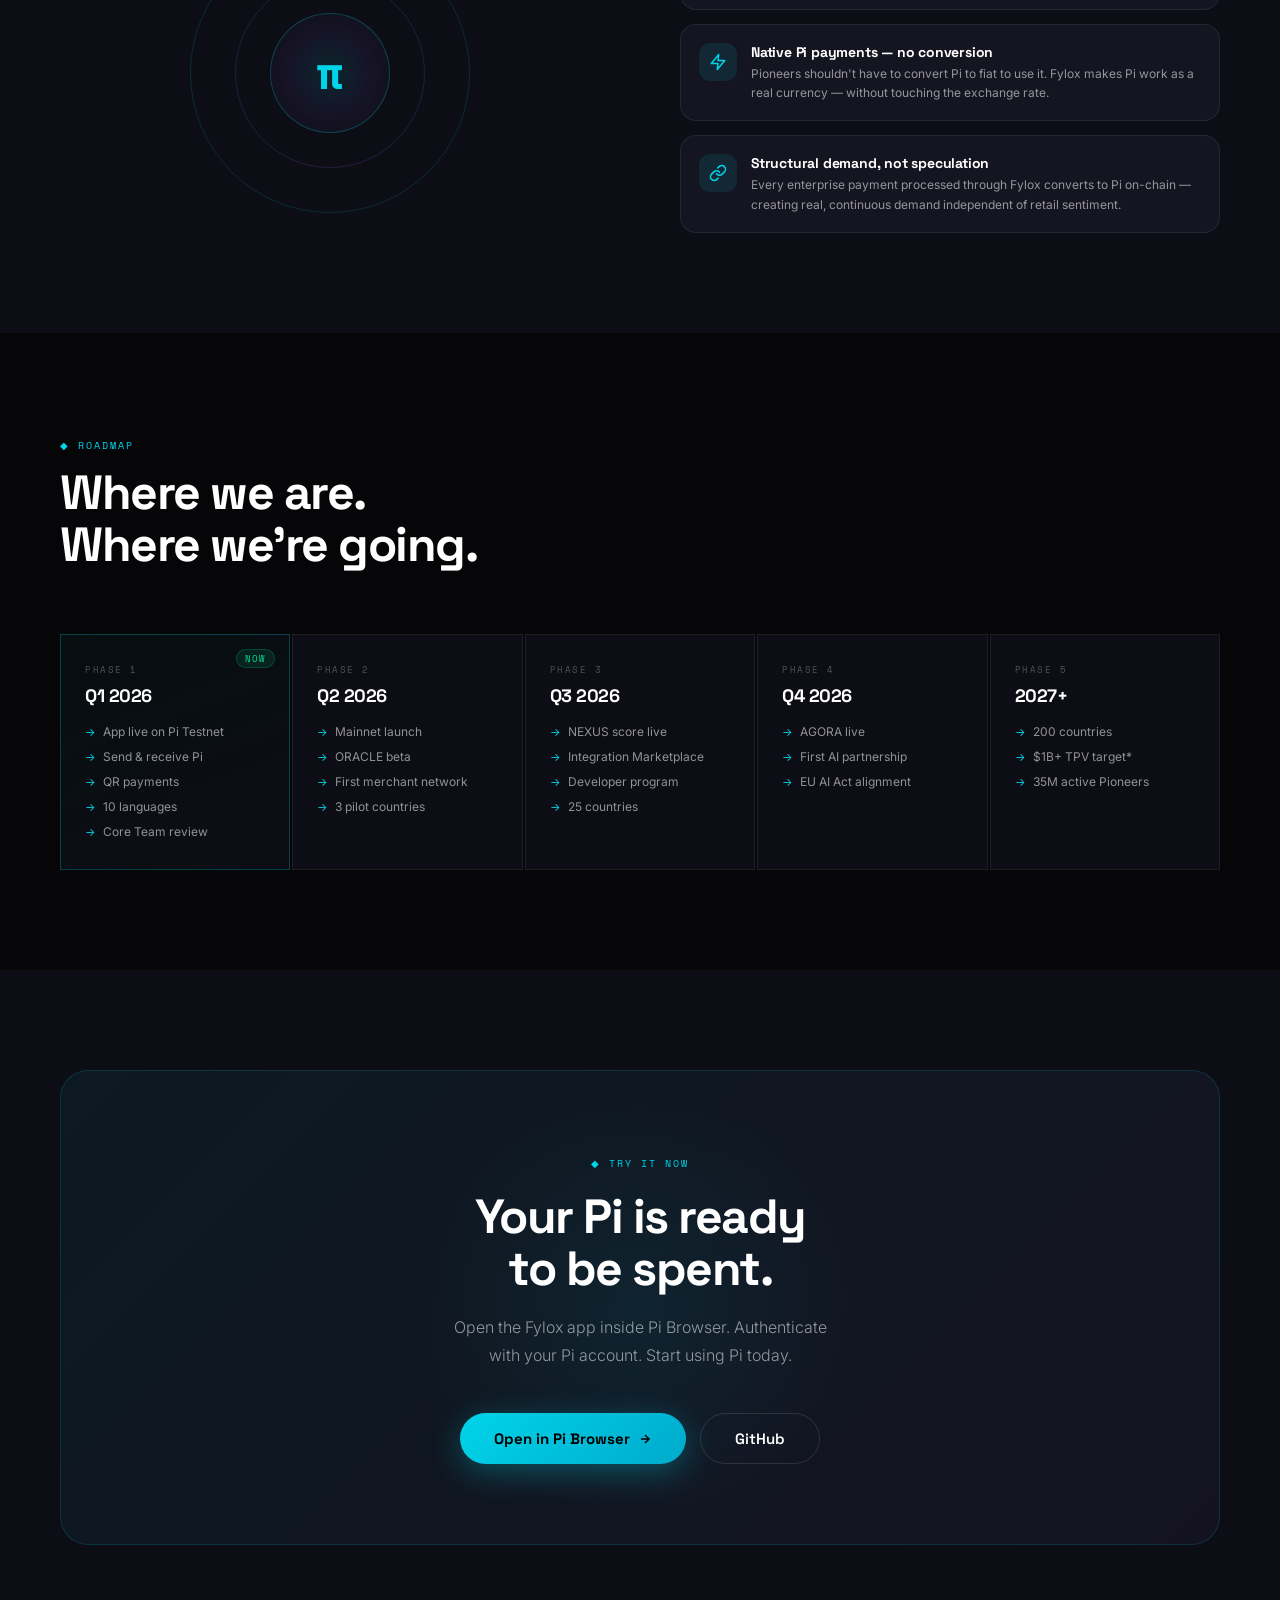
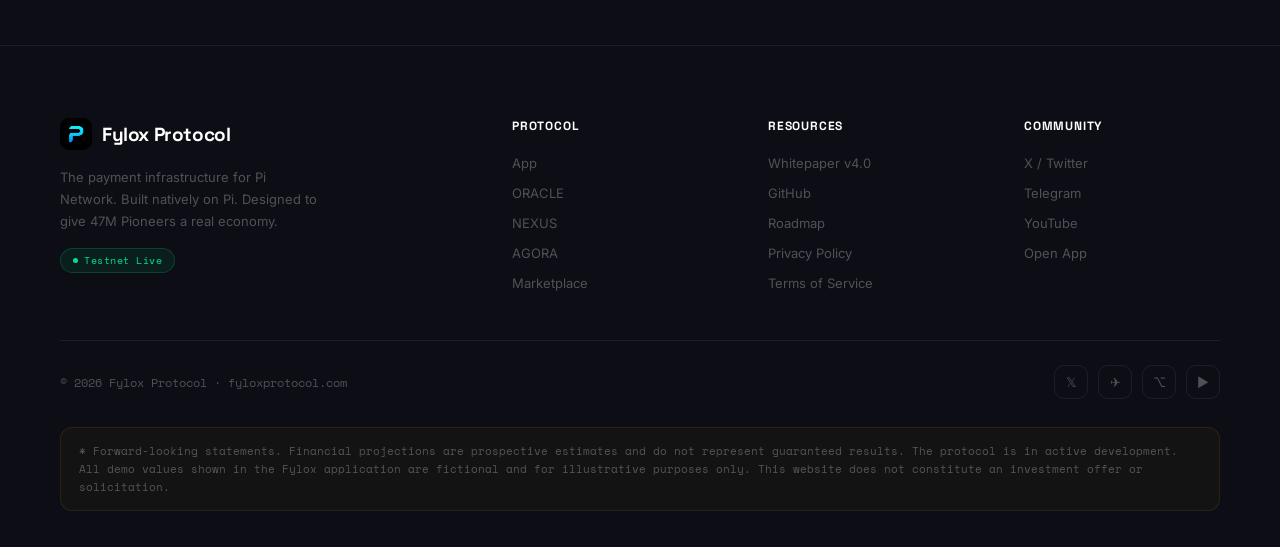
==== commit d057a522: "Add files via upload" ====
--- a/index.html
+++ b/index.html
@@ -1,1170 +1,404 @@
 <!DOCTYPE html>
-<html lang="en">
+<html lang="en" data-lang="en">
 <head>
 <meta charset="UTF-8">
 <meta name="viewport" content="width=device-width, initial-scale=1.0">
-<title>Fylox Protocol — Secure Pi Payments MVP</title>
-<meta name="description" content="Fylox is a protocol on Pi Network enabling secure, simple payments via QR codes. Multi-chain support is planned for future expansion, ensuring real-world utility.">
+<title>Fylox Protocol — Spend Pi in the Real World</title>
+<meta name="description" content="Fylox is the payment infrastructure Pi Network was waiting for. Send, receive and pay with Pi — today.">
+<link rel="preconnect" href="https://fonts.googleapis.com">
+<link rel="preconnect" href="https://fonts.gstatic.com" crossorigin>
+<link href="https://fonts.googleapis.com/css2?family=Space+Grotesk:wght@400;500;600;700;800&family=Inter:wght@300;400;500;600&family=Space+Mono:wght@400;700&display=swap" rel="stylesheet">
 <style>
-  @import url('https://fonts.googleapis.com/css2?family=Syne:wght@400;600;700;800&family=DM+Sans:ital,opsz,wght@0,9..40,300;0,9..40,400;0,9..40,500&family=DM+Mono:wght@400;500&display=swap');
-  
-  /* ── DOCUMENTS ── */
-  .docs-grid {
-    display: grid;
-    grid-template-columns: repeat(auto-fit, minmax(280px, 1fr));
-    gap: 16px;
-    margin-top: 48px;
-  }
-
-  .doc-card {
-    display: flex;
-    align-items: center;
-    gap: 20px;
-    background: var(--surface);
-    border: 1px solid var(--border);
-    border-radius: 14px;
-    padding: 24px 28px;
-    text-decoration: none;
-    color: inherit;
-    transition: all .3s;
-  }
-
-  .doc-card:hover {
-    border-color: rgba(0,212,232,0.4);
-    background: rgba(0,212,232,0.04);
-    transform: translateY(-3px);
-    box-shadow: 0 12px 32px rgba(0,212,232,0.1);
-  }
-
-  .doc-icon { font-size: 28px; flex-shrink: 0; }
-
-  .doc-info { flex: 1; }
-
-  .doc-label {
-    font-family: var(--font-mono);
-    font-size: 11px;
-    color: var(--c);
-    letter-spacing: 2px;
-    text-transform: uppercase;
-    margin-bottom: 4px;
-  }
-
-  .doc-title {
-    font-family: var(--font-display);
-    font-size: 16px;
-    font-weight: 700;
-    margin-bottom: 4px;
-    letter-spacing: -.3px;
-  }
-
-  .doc-lang {
-    font-size: 12px;
-    color: var(--text3);
-    font-family: var(--font-mono);
-  }
-
-  .doc-arrow {
-    font-size: 20px;
-    color: var(--text3);
-    transition: all .3s;
-  }
-
-  .doc-card:hover .doc-arrow {
-    color: var(--c);
-    transform: translate(3px, -3px);
-  }
-
-</style>
-<style>
-  *, *::before, *::after { box-sizing: border-box; margin: 0; padding: 0; }
-
-  :root {
-    --c: #00D4E8;
-    --c2: #00FF88;
-    --bg: #030508;
-    --bg2: #080d14;
-    --surface: #0d1520;
-    --border: rgba(0,212,232,0.12);
-    --text: #e8eef4;
-    --text2: #7a8a9a;
-    --text3: #3a4a5a;
-    --font-display: 'Syne', 'Arial Black', sans-serif;
-    --font-body: 'DM Sans', 'Helvetica Neue', Arial, sans-serif;
-    --font-mono: 'DM Mono', 'Courier New', monospace;
-  }
-
-  html { scroll-behavior: smooth; }
-
-  body {
-    background: var(--bg);
-    color: var(--text);
-    font-family: var(--font-body);
-    font-size: 16px;
-    line-height: 1.6;
-    overflow-x: hidden;
-  }
-
-  /* ── NOISE OVERLAY ── */
-  body::before {
-    content: '';
-    position: fixed;
-    inset: 0;
-    background-image: url("data:image/svg+xml,%3Csvg viewBox='0 0 256 256' xmlns='http://www.w3.org/2000/svg'%3E%3Cfilter id='noise'%3E%3CfeTurbulence type='fractalNoise' baseFrequency='0.9' numOctaves='4' stitchTiles='stitch'/%3E%3C/filter%3E%3Crect width='100%25' height='100%25' filter='url(%23noise)' opacity='0.035'/%3E%3C/svg%3E");
-    pointer-events: none;
-    z-index: 1000;
-    opacity: .4;
-  }
-
-  /* ── GRID BACKGROUND ── */
-  .grid-bg {
-    position: fixed;
-    inset: 0;
-    background-image:
-      linear-gradient(rgba(0,212,232,0.03) 1px, transparent 1px),
-      linear-gradient(90deg, rgba(0,212,232,0.03) 1px, transparent 1px);
-    background-size: 48px 48px;
-    pointer-events: none;
-    z-index: 0;
-  }
-
-  /* ── GLOW ORBS ── */
-  .orb {
-    position: fixed;
-    border-radius: 50%;
-    filter: blur(120px);
-    pointer-events: none;
-    z-index: 0;
-  }
-  .orb1 { width: 600px; height: 600px; background: rgba(0,212,232,0.07); top: -200px; right: -200px; }
-  .orb2 { width: 500px; height: 500px; background: rgba(0,255,136,0.05); bottom: 20%; left: -200px; }
-
-  /* ── NAV ── */
-  nav {
-    position: fixed;
-    top: 0; left: 0; right: 0;
-    z-index: 100;
-    padding: 20px 40px;
-    display: flex;
-    align-items: center;
-    justify-content: space-between;
-    background: rgba(3,5,8,0.7);
-    backdrop-filter: blur(20px);
-    border-bottom: 1px solid var(--border);
-    transition: all .3s;
-  }
-
-  .nav-logo {
-    display: flex;
-    align-items: center;
-    gap: 10px;
-    text-decoration: none;
-  }
-
-  .nav-logo img {
-    width: 32px;
-    height: 32px;
-    border-radius: 8px;
-  }
-
-  .nav-logo-text {
-    font-family: var(--font-display);
-    font-size: 20px;
-    font-weight: 800;
-    color: var(--text);
-    letter-spacing: -0.5px;
-  }
-
-  .nav-links {
-    display: flex;
-    align-items: center;
-    gap: 32px;
-    list-style: none;
-  }
-
-  .nav-links a {
-    color: var(--text2);
-    text-decoration: none;
-    font-size: 14px;
-    font-weight: 500;
-    transition: color .2s;
-  }
-
-  .nav-links a:hover { color: var(--c); }
-
-  .nav-cta {
-    background: var(--c);
-    color: #000 !important;
-    padding: 10px 22px;
-    border-radius: 8px;
-    font-weight: 600 !important;
-    font-size: 14px !important;
-    transition: all .2s !important;
-  }
-
-  .nav-cta:hover { background: #00eeff !important; transform: translateY(-1px); color: #000 !important; }
-
-  .nav-mobile-cta {
-    display: none;
-  }
-
-  /* ── HERO ── */
-  .hero {
-    position: relative;
-    min-height: 100vh;
-    display: flex;
-    flex-direction: column;
-    align-items: center;
-    justify-content: center;
-    padding: 120px 24px 80px;
-    text-align: center;
-    z-index: 1;
-  }
-
-  .hero-badge {
-    display: inline-flex;
-    align-items: center;
-    gap: 8px;
-    background: rgba(0,212,232,0.08);
-    border: 1px solid rgba(0,212,232,0.2);
-    border-radius: 100px;
-    padding: 6px 16px;
-    font-size: 13px;
-    color: var(--c);
-    font-family: var(--font-mono);
-    margin-bottom: 32px;
-    animation: fadeUp .8s ease both;
-  }
-
-  .hero-badge::before {
-    content: '';
-    width: 6px;
-    height: 6px;
-    border-radius: 50%;
-    background: var(--c2);
-    animation: pulse 2s infinite;
-  }
-
-  @keyframes pulse {
-    0%, 100% { opacity: 1; transform: scale(1); }
-    50% { opacity: .5; transform: scale(1.4); }
-  }
-
-  .hero h1 {
-    font-family: var(--font-display);
-    font-size: clamp(48px, 8vw, 96px);
-    font-weight: 800;
-    line-height: 1;
-    letter-spacing: -3px;
-    margin-bottom: 24px;
-    animation: fadeUp .8s .1s ease both;
-  }
-
-  .hero h1 .line2 {
-    display: block;
-    background: linear-gradient(135deg, var(--c) 0%, var(--c2) 100%);
-    -webkit-background-clip: text;
-    -webkit-text-fill-color: transparent;
-    background-clip: text;
-  }
-
-  .hero-sub {
-    font-size: clamp(16px, 2.5vw, 20px);
-    color: var(--text2);
-    max-width: 560px;
-    margin: 0 auto 48px;
-    line-height: 1.7;
-    font-weight: 300;
-    animation: fadeUp .8s .2s ease both;
-  }
-
-  .hero-actions {
-    display: flex;
-    gap: 16px;
-    justify-content: center;
-    flex-wrap: wrap;
-    animation: fadeUp .8s .3s ease both;
-  }
-
-  .btn-primary {
-    background: var(--c);
-    color: #000;
-    padding: 16px 36px;
-    border-radius: 10px;
-    font-weight: 700;
-    font-size: 16px;
-    text-decoration: none;
-    transition: all .2s;
-    font-family: var(--font-display);
-  }
-
-  .btn-primary:hover {
-    background: #00eeff;
-    transform: translateY(-2px);
-    box-shadow: 0 16px 40px rgba(0,212,232,0.3);
-  }
-
-  .btn-ghost {
-    background: transparent;
-    color: var(--text);
-    padding: 16px 36px;
-    border-radius: 10px;
-    font-weight: 600;
-    font-size: 16px;
-    text-decoration: none;
-    border: 1px solid var(--border);
-    transition: all .2s;
-  }
-
-  .btn-ghost:hover {
-    border-color: rgba(0,212,232,0.4);
-    color: var(--c);
-    transform: translateY(-2px);
-  }
-
-  /* ── METRICS BAR ── */
-  .metrics {
-    position: relative;
-    z-index: 1;
-    display: flex;
-    justify-content: center;
-    gap: 0;
-    flex-wrap: wrap;
-    margin: 60px auto 0;
-    max-width: 800px;
-    border: 1px solid var(--border);
-    border-radius: 16px;
-    overflow: hidden;
-    animation: fadeUp .8s .4s ease both;
-    background: rgba(13,21,32,0.6);
-    backdrop-filter: blur(20px);
-  }
-
-  .metric {
-    flex: 1;
-    min-width: 160px;
-    padding: 28px 24px;
-    text-align: center;
-    border-right: 1px solid var(--border);
-    position: relative;
-  }
-
-  .metric:last-child { border-right: none; }
-
-  .metric-val {
-    font-family: var(--font-display);
-    font-size: 32px;
-    font-weight: 800;
-    color: var(--c);
-    letter-spacing: -1px;
-    line-height: 1;
-    margin-bottom: 6px;
-  }
-
-  .metric-label {
-    font-size: 12px;
-    color: var(--text3);
-    text-transform: uppercase;
-    letter-spacing: 1px;
-    font-weight: 500;
-  }
-
-  /* ── SECTION BASE ── */
-  section {
-    position: relative;
-    z-index: 1;
-    padding: 100px 24px;
-    max-width: 1100px;
-    margin: 0 auto;
-  }
-
-  .section-label {
-    font-family: var(--font-mono);
-    font-size: 12px;
-    color: var(--c);
-    text-transform: uppercase;
-    letter-spacing: 3px;
-    margin-bottom: 16px;
-  }
-
-  .section-title {
-    font-family: var(--font-display);
-    font-size: clamp(32px, 5vw, 56px);
-    font-weight: 800;
-    letter-spacing: -2px;
-    line-height: 1.05;
-    margin-bottom: 20px;
-  }
-
-  .section-sub {
-    font-size: 18px;
-    color: var(--text2);
-    max-width: 560px;
-    line-height: 1.7;
-    font-weight: 300;
-  }
-
-  /* ── PROBLEM ── */
-  .problem-grid {
-    display: grid;
-    grid-template-columns: repeat(auto-fit, minmax(280px, 1fr));
-    gap: 24px;
-    margin-top: 60px;
-  }
-
-  .problem-card {
-    background: var(--surface);
-    border: 1px solid var(--border);
-    border-radius: 16px;
-    padding: 32px;
-    position: relative;
-    overflow: hidden;
-    transition: all .3s;
-  }
-
-  .problem-card::before {
-    content: '';
-    position: absolute;
-    top: 0; left: 0; right: 0;
-    height: 2px;
-    background: linear-gradient(90deg, transparent, rgba(255,70,70,0.5), transparent);
-  }
-
-  .problem-card:hover {
-    border-color: rgba(255,70,70,0.3);
-    transform: translateY(-4px);
-  }
-
-  .problem-icon {
-    font-size: 32px;
-    margin-bottom: 16px;
-  }
-
-  .problem-card h3 {
-    font-family: var(--font-display);
-    font-size: 20px;
-    font-weight: 700;
-    margin-bottom: 10px;
-    letter-spacing: -.5px;
-  }
-
-  .problem-card p {
-    color: var(--text2);
-    font-size: 15px;
-    line-height: 1.6;
-  }
-
-  /* ── LAYERS ── */
-  .layers-wrapper {
-    margin-top: 60px;
-    display: flex;
-    flex-direction: column;
-    gap: 2px;
-  }
-
-  .layer {
-    display: grid;
-    grid-template-columns: 200px 1fr auto;
-    align-items: center;
-    gap: 32px;
-    padding: 28px 36px;
-    background: var(--surface);
-    border: 1px solid var(--border);
-    border-radius: 12px;
-    transition: all .3s;
-    cursor: default;
-  }
-
-  .layer:hover {
-    border-color: var(--c);
-    background: rgba(0,212,232,0.04);
-    transform: translateX(6px);
-  }
-
-  .layer-tag {
-    font-family: var(--font-display);
-    font-size: 22px;
-    font-weight: 800;
-    letter-spacing: -1px;
-    color: var(--c);
-  }
-
-  .layer-name {
-    font-size: 13px;
-    color: var(--text3);
-    font-family: var(--font-mono);
-    margin-top: 2px;
-  }
-
-  .layer-desc {
-    color: var(--text2);
-    font-size: 15px;
-    line-height: 1.6;
-  }
-
-  .layer-num {
-    font-family: var(--font-mono);
-    font-size: 13px;
-    color: var(--text3);
-    white-space: nowrap;
-  }
-
-  /* ── HOW IT WORKS ── */
-  .steps {
-    display: grid;
-    grid-template-columns: repeat(auto-fit, minmax(220px, 1fr));
-    gap: 24px;
-    margin-top: 60px;
-    position: relative;
-  }
-
-  .step {
-    background: var(--surface);
-    border: 1px solid var(--border);
-    border-radius: 16px;
-    padding: 36px 28px;
-    position: relative;
-    transition: all .3s;
-  }
-
-  .step:hover {
-    border-color: rgba(0,212,232,0.3);
-    transform: translateY(-4px);
-  }
-
-  .step::before {
-    content: '';
-    position: absolute;
-    top: 0; left: 0; right: 0;
-    height: 2px;
-    background: linear-gradient(90deg, var(--c), var(--c2));
-    opacity: 0;
-    transition: opacity .3s;
-    border-radius: 16px 16px 0 0;
-  }
-
-  .step:hover::before { opacity: 1; }
-
-  .step-num {
-    font-family: var(--font-mono);
-    font-size: 12px;
-    color: var(--c);
-    letter-spacing: 2px;
-    margin-bottom: 20px;
-  }
-
-  .step h3 {
-    font-family: var(--font-display);
-    font-size: 22px;
-    font-weight: 700;
-    margin-bottom: 12px;
-    letter-spacing: -.5px;
-  }
-
-  .step p {
-    color: var(--text2);
-    font-size: 14px;
-    line-height: 1.7;
-  }
-
-  /* ── DEMO CTA ── */
-  .demo-section {
-    max-width: 1100px;
-    margin: 0 auto;
-    padding: 0 24px 100px;
-    position: relative;
-    z-index: 1;
-  }
-
-  .demo-card {
-    background: linear-gradient(135deg, rgba(0,212,232,0.06) 0%, rgba(0,255,136,0.04) 100%);
-    border: 1px solid rgba(0,212,232,0.2);
-    border-radius: 24px;
-    padding: 80px 60px;
-    text-align: center;
-    position: relative;
-    overflow: hidden;
-  }
-
-  .demo-card::before {
-    content: '';
-    position: absolute;
-    top: -1px; left: 10%; right: 10%;
-    height: 1px;
-    background: linear-gradient(90deg, transparent, var(--c), transparent);
-  }
-
-  .demo-card h2 {
-    font-family: var(--font-display);
-    font-size: clamp(32px, 5vw, 56px);
-    font-weight: 800;
-    letter-spacing: -2px;
-    margin-bottom: 16px;
-  }
-
-  .demo-card p {
-    color: var(--text2);
-    font-size: 18px;
-    margin-bottom: 40px;
-    max-width: 480px;
-    margin-left: auto;
-    margin-right: auto;
-    line-height: 1.7;
-    font-weight: 300;
-  }
-
-  .demo-tags {
-    display: flex;
-    gap: 12px;
-    justify-content: center;
-    flex-wrap: wrap;
-    margin-top: 32px;
-  }
-
-  .demo-tag {
-    background: rgba(0,212,232,0.08);
-    border: 1px solid rgba(0,212,232,0.15);
-    border-radius: 100px;
-    padding: 6px 16px;
-    font-size: 13px;
-    color: var(--text2);
-    font-family: var(--font-mono);
-  }
-
-  /* ── ROADMAP ── */
-  .roadmap {
-    display: flex;
-    flex-direction: column;
-    gap: 0;
-    margin-top: 60px;
-    position: relative;
-  }
-
-  .roadmap::before {
-    content: '';
-    position: absolute;
-    left: 20px;
-    top: 0; bottom: 0;
-    width: 1px;
-    background: linear-gradient(180deg, var(--c), transparent);
-  }
-
-  .roadmap-item {
-    display: grid;
-    grid-template-columns: 60px 1fr;
-    gap: 24px;
-    padding: 28px 0;
-    border-bottom: 1px solid var(--border);
-  }
-
-  .roadmap-item:last-child { border-bottom: none; }
-
-  .roadmap-dot {
-    width: 40px;
-    height: 40px;
-    border-radius: 50%;
-    display: flex;
-    align-items: center;
-    justify-content: center;
-    font-size: 16px;
-    position: relative;
-    z-index: 1;
-  }
-
-  .roadmap-dot.done {
-    background: rgba(0,255,136,0.1);
-    border: 1px solid rgba(0,255,136,0.3);
-  }
-
-  .roadmap-dot.pending {
-    background: rgba(0,212,232,0.08);
-    border: 1px solid var(--border);
-  }
-
-  .roadmap-content h4 {
-    font-family: var(--font-display);
-    font-size: 18px;
-    font-weight: 700;
-    margin-bottom: 4px;
-  }
-
-  .roadmap-content p {
-    color: var(--text2);
-    font-size: 14px;
-  }
-
-  .roadmap-date {
-    font-family: var(--font-mono);
-    font-size: 12px;
-    color: var(--c);
-    letter-spacing: 1px;
-    margin-bottom: 6px;
-  }
-
-  /* ── FOOTER ── */
-  footer {
-    position: relative;
-    z-index: 1;
-    border-top: 1px solid var(--border);
-    padding: 60px 40px;
-    display: flex;
-    align-items: center;
-    justify-content: space-between;
-    flex-wrap: gap;
-    gap: 24px;
-  }
-
-  .footer-left p {
-    color: var(--text3);
-    font-size: 13px;
-    margin-top: 8px;
-  }
-
-  .footer-links {
-    display: flex;
-    gap: 24px;
-  }
-
-  .footer-links a {
-    color: var(--text3);
-    text-decoration: none;
-    font-size: 13px;
-    transition: color .2s;
-  }
-
-  .footer-links a:hover { color: var(--c); }
-
-  /* ── ANIMATIONS ── */
-  @keyframes fadeUp {
-    from { opacity: 0; transform: translateY(24px); }
-    to { opacity: 1; transform: translateY(0); }
-  }
-
-  .reveal {
-    opacity: 0;
-    transform: translateY(32px);
-    transition: opacity .7s ease, transform .7s ease;
-  }
-
-  .reveal.visible {
-    opacity: 1;
-    transform: translateY(0);
-  }
-
-  /* ── DIVIDER ── */
-  .divider {
-    height: 1px;
-    background: linear-gradient(90deg, transparent, var(--border), transparent);
-    max-width: 1100px;
-    margin: 0 auto;
-    position: relative;
-    z-index: 1;
-  }
-
-  /* ── MOBILE ── */
-  @media (max-width: 768px) {
-    nav { padding: 16px 20px; }
-    .nav-links { display: none; }
-    .nav-mobile-cta { display: block; }
-    .nav-cta-mobile {
-      background: var(--c);
-      color: #000;
-      padding: 10px 18px;
-      border-radius: 8px;
-      font-weight: 600;
-      font-size: 14px;
-      text-decoration: none;
-    }
-    .hero { padding: 100px 20px 60px; }
-    .hero h1 { letter-spacing: -2px; }
-    .metrics { margin: 40px 0 0; border-radius: 12px; }
-    .metric { min-width: 140px; padding: 20px 16px; }
-    .metric-val { font-size: 24px; }
-    section { padding: 60px 20px; }
-    .layer {
-      grid-template-columns: 1fr;
-      gap: 8px;
-    }
-    .layer-num { display: none; }
-    .demo-card { padding: 48px 24px; }
-    footer { flex-direction: column; align-items: flex-start; padding: 40px 20px; }
-    .roadmap::before { left: 19px; }
-  }
+:root{--bg:#060608;--bg2:#0D0E15;--bg3:#141520;--bg4:#1B1C28;--c:#00D4E8;--c2:#8B5CF6;--cd:rgba(0,212,232,.10);--cb:rgba(0,212,232,.22);--grn:#00E090;--ylw:#FFB700;--red:#FF4D6A;--t1:#FFFFFF;--t2:rgba(255,255,255,.55);--t3:rgba(255,255,255,.28);--b:rgba(255,255,255,.07);--b2:rgba(255,255,255,.12);--fn:'Inter',sans-serif;--fd:'Space Grotesk',sans-serif;--fm:'Space Mono',monospace;--r:16px}
+*,*::before,*::after{margin:0;padding:0;box-sizing:border-box}
+html{scroll-behavior:smooth}
+body{background:var(--bg);color:var(--t1);font-family:var(--fn);overflow-x:hidden;-webkit-font-smoothing:antialiased}
+.grid-bg{position:fixed;inset:0;pointer-events:none;z-index:0;background-image:linear-gradient(rgba(0,212,232,.022) 1px,transparent 1px),linear-gradient(90deg,rgba(0,212,232,.022) 1px,transparent 1px);background-size:40px 40px}
+nav{position:fixed;top:0;left:0;right:0;z-index:200;padding:0 40px;height:68px;display:flex;align-items:center;justify-content:space-between;background:rgba(6,6,8,.9);backdrop-filter:blur(20px);border-bottom:1px solid var(--b)}
+.nav-logo{display:flex;align-items:center;gap:10px;text-decoration:none}
+.nav-logo img{width:34px;height:34px;border-radius:10px}
+.nav-logo-name{font-family:var(--fd);font-weight:800;font-size:19px;letter-spacing:-.4px;color:var(--t1)}
+.nav-center{display:flex;align-items:center;gap:8px}
+.nav-link{padding:8px 16px;border-radius:50px;color:var(--t2);font-size:14px;font-weight:500;text-decoration:none;transition:color .15s}
+.nav-link:hover{color:var(--t1)}
+.nav-right{display:flex;align-items:center;gap:12px}
+.lang-toggle{display:flex;align-items:center;background:var(--bg3);border:1px solid var(--b);border-radius:50px;padding:3px;gap:2px}
+.lang-btn{padding:5px 12px;border-radius:50px;font-size:12px;font-weight:700;font-family:var(--fm);cursor:pointer;border:none;background:transparent;color:var(--t3);transition:all .15s;letter-spacing:.5px}
+.lang-btn.active{background:var(--c);color:#000}
+.nav-cta{padding:10px 22px;border-radius:50px;background:linear-gradient(135deg,var(--c),#00AACC);color:#000;font-weight:700;font-size:14px;text-decoration:none;font-family:var(--fd);box-shadow:0 4px 20px rgba(0,212,232,.28);transition:all .15s;white-space:nowrap}
+.nav-cta:hover{transform:translateY(-1px);box-shadow:0 8px 32px rgba(0,212,232,.4)}
+.hero{position:relative;z-index:1;min-height:100vh;display:flex;align-items:center;justify-content:center;text-align:center;padding:68px 24px 80px;overflow:hidden}
+.hero-glow{position:absolute;width:800px;height:800px;border-radius:50%;background:radial-gradient(circle,rgba(0,212,232,.07) 0%,rgba(139,92,246,.04) 45%,transparent 70%);top:50%;left:50%;transform:translate(-50%,-50%);pointer-events:none}
+.hero-inner{position:relative;z-index:1;max-width:820px;margin:0 auto}
+.hero-badge{display:inline-flex;align-items:center;gap:8px;padding:7px 18px;border-radius:50px;background:var(--cd);border:1px solid var(--cb);font-family:var(--fm);font-size:11px;color:var(--c);letter-spacing:.5px;margin-bottom:36px;animation:fadeUp .7s ease both}
+.badge-dot{width:6px;height:6px;border-radius:50%;background:var(--c);animation:blink 2s infinite}
+@keyframes blink{0%,100%{opacity:1}50%{opacity:.3}}
+.hero h1{font-family:var(--fd);font-size:clamp(44px,6.5vw,88px);font-weight:800;line-height:1.0;letter-spacing:-3px;color:var(--t1);margin-bottom:24px;animation:fadeUp .7s .08s ease both}
+.hero h1 .grad{background:linear-gradient(135deg,var(--c) 0%,var(--c2) 100%);-webkit-background-clip:text;-webkit-text-fill-color:transparent;background-clip:text}
+.hero-sub{font-size:clamp(16px,2vw,19px);color:var(--t2);line-height:1.75;font-weight:300;max-width:540px;margin:0 auto 48px;animation:fadeUp .7s .16s ease both}
+.hero-btns{display:flex;align-items:center;gap:14px;justify-content:center;flex-wrap:wrap;margin-bottom:72px;animation:fadeUp .7s .24s ease both}
+.btn-p{display:inline-flex;align-items:center;gap:8px;padding:15px 34px;border-radius:50px;background:linear-gradient(135deg,var(--c),#00AACC);color:#000;font-weight:700;font-size:15px;font-family:var(--fd);text-decoration:none;box-shadow:0 8px 32px rgba(0,212,232,.3);transition:all .15s}
+.btn-p:hover{transform:translateY(-2px);box-shadow:0 16px 48px rgba(0,212,232,.4)}
+.btn-s{display:inline-flex;align-items:center;gap:8px;padding:15px 34px;border-radius:50px;background:transparent;border:1px solid var(--b2);color:var(--t1);font-weight:600;font-size:15px;font-family:var(--fd);text-decoration:none;transition:all .15s}
+.btn-s:hover{background:var(--b)}
+.hero-stats{display:flex;align-items:center;justify-content:center;gap:0;flex-wrap:wrap;animation:fadeUp .7s .32s ease both}
+.hstat{padding:0 40px;text-align:center;border-right:1px solid var(--b)}
+.hstat:last-child{border-right:none}
+.hstat-n{font-family:var(--fd);font-size:30px;font-weight:800;letter-spacing:-1px;line-height:1;color:var(--t1)}
+.hstat-n em{color:var(--c);font-style:normal}
+.hstat-l{font-size:11px;color:var(--t3);font-weight:500;text-transform:uppercase;letter-spacing:.8px;margin-top:5px;font-family:var(--fm)}
+@keyframes fadeUp{from{opacity:0;transform:translateY(20px)}to{opacity:1;transform:translateY(0)}}
+.ticker{position:relative;z-index:1;overflow:hidden;padding:16px 0;border-top:1px solid var(--b);border-bottom:1px solid var(--b);background:rgba(0,212,232,.015)}
+.ticker-track{display:flex;animation:ticker 28s linear infinite;white-space:nowrap}
+.ticker-item{display:inline-flex;align-items:center;gap:10px;padding:0 36px;flex-shrink:0;font-family:var(--fm);font-size:11px;color:var(--t3);letter-spacing:1.2px;text-transform:uppercase}
+.ticker-dot{width:4px;height:4px;border-radius:50%;background:var(--c);opacity:.7}
+@keyframes ticker{from{transform:translateX(0)}to{transform:translateX(-50%)}}
+section{position:relative;z-index:1;padding:100px 24px}
+.container{max-width:1160px;margin:0 auto}
+.sec-label{display:inline-flex;align-items:center;gap:8px;font-family:var(--fm);font-size:10px;color:var(--c);letter-spacing:2px;text-transform:uppercase;margin-bottom:14px}
+.sec-title{font-family:var(--fd);font-size:clamp(28px,4vw,48px);font-weight:800;letter-spacing:-1.5px;line-height:1.08;color:var(--t1);margin-bottom:18px}
+.sec-sub{font-size:16px;color:var(--t2);line-height:1.75;font-weight:300;max-width:500px}
+.mvp-section{background:var(--bg2)}
+.mvp-grid{display:grid;grid-template-columns:1fr 1fr;gap:60px;align-items:center;margin-top:64px}
+.mvp-features{display:flex;flex-direction:column;gap:16px}
+.mvp-feature{display:flex;align-items:flex-start;gap:16px;padding:22px;border-radius:var(--r);border:1px solid var(--b);background:var(--bg3);transition:border-color .15s}
+.mvp-feature:hover{border-color:var(--b2)}
+.mvp-feature-icon{width:44px;height:44px;border-radius:13px;display:flex;align-items:center;justify-content:center;font-size:20px;flex-shrink:0}
+.icon-send{background:rgba(0,212,232,.1)}.icon-recv{background:rgba(0,224,144,.1)}.icon-qr{background:rgba(139,92,246,.1)}
+.mvp-feature-title{font-family:var(--fd);font-size:15px;font-weight:700;color:var(--t1);margin-bottom:4px;letter-spacing:-.2px}
+.mvp-feature-text{font-size:13px;color:var(--t2);line-height:1.6}
+.phone-wrap{display:flex;align-items:center;justify-content:center}
+.phone{width:260px;background:var(--bg3);border:1px solid var(--b2);border-radius:40px;padding:20px 16px;box-shadow:0 40px 80px rgba(0,0,0,.6),0 0 0 1px rgba(255,255,255,.05)}
+.phone-notch{width:80px;height:6px;background:var(--bg4);border-radius:3px;margin:0 auto 18px}
+.phone-screen-label{font-family:var(--fm);font-size:9px;color:var(--t3);text-align:center;letter-spacing:1px;text-transform:uppercase;margin-bottom:16px}
+.phone-balance{text-align:center;margin-bottom:20px}
+.phone-balance-n{font-family:var(--fd);font-size:38px;font-weight:800;letter-spacing:-2px;color:var(--t1);line-height:1}
+.phone-balance-n span{color:var(--c);font-size:22px}
+.phone-balance-usd{font-size:12px;color:var(--t2);margin-top:4px;font-family:var(--fm)}
+.phone-actions{display:grid;grid-template-columns:1fr 1fr 1fr;gap:8px;margin-bottom:18px}
+.phone-action{background:rgba(255,255,255,.05);border:1px solid var(--b);border-radius:12px;padding:10px 6px;text-align:center}
+.phone-action-icon{font-size:16px;margin-bottom:4px}
+.phone-action-label{font-size:9px;color:var(--t2);font-family:var(--fn)}
+.phone-tx{display:flex;align-items:center;gap:10px;padding:10px 0;border-bottom:1px solid rgba(255,255,255,.04)}
+.phone-tx:last-child{border-bottom:none}
+.phone-tx-icon{width:32px;height:32px;border-radius:10px;display:flex;align-items:center;justify-content:center;font-size:13px;flex-shrink:0}
+.phone-tx-name{font-size:11px;font-weight:600;color:var(--t1)}
+.phone-tx-date{font-size:9px;color:var(--t3);margin-top:1px}
+.phone-tx-amt{font-family:var(--fd);font-size:12px;font-weight:700;margin-left:auto;flex-shrink:0}
+.amt-g{color:var(--grn)}.amt-r{color:var(--red)}
+.vision-section{background:var(--bg)}
+.vision-header{display:grid;grid-template-columns:1fr 1fr;gap:80px;align-items:end;margin-bottom:64px}
+.vision-tag{display:inline-flex;align-items:center;gap:8px;padding:6px 14px;border-radius:50px;background:rgba(255,183,0,.08);border:1px solid rgba(255,183,0,.2);font-family:var(--fm);font-size:10px;color:var(--ylw);letter-spacing:1px;text-transform:uppercase;margin-bottom:14px}
+.layers-grid{display:grid;grid-template-columns:repeat(3,1fr);gap:2px}
+.layer{background:var(--bg2);border:1px solid var(--b);padding:28px 22px;position:relative;overflow:hidden;transition:transform .2s,border-color .2s}
+.layer:hover{transform:translateY(-3px);border-color:var(--b2)}
+.layer::before{content:'';position:absolute;top:0;left:0;right:0;height:2px}
+.l1::before{background:linear-gradient(90deg,var(--c),var(--c2))}
+.l2::before{background:linear-gradient(90deg,var(--c2),var(--grn))}
+.l3::before{background:linear-gradient(90deg,var(--grn),var(--ylw))}
+.l4::before{background:linear-gradient(90deg,var(--ylw),var(--c))}
+.l5::before{background:linear-gradient(90deg,var(--c),var(--c2),var(--grn))}
+.layer-now{display:inline-block;font-family:var(--fm);font-size:9px;color:var(--grn);background:rgba(0,224,144,.1);border:1px solid rgba(0,224,144,.2);padding:2px 8px;border-radius:20px;letter-spacing:1px;margin-bottom:14px;text-transform:uppercase}
+.layer-future{display:inline-block;font-family:var(--fm);font-size:9px;color:var(--t3);background:rgba(255,255,255,.05);border:1px solid var(--b);padding:2px 8px;border-radius:20px;letter-spacing:1px;margin-bottom:14px;text-transform:uppercase}
+.layer-icon{font-size:24px;margin-bottom:14px;display:block}
+.layer-name{font-family:var(--fm);font-size:10px;color:var(--c);letter-spacing:1.5px;text-transform:uppercase;margin-bottom:6px}
+.layer-title{font-family:var(--fd);font-size:15px;font-weight:700;color:var(--t1);margin-bottom:10px;letter-spacing:-.2px;line-height:1.3}
+.layer-desc{font-size:12px;color:var(--t2);line-height:1.65}
+.pi-section{background:var(--bg2)}
+.pi-grid{display:grid;grid-template-columns:1fr 1fr;gap:80px;align-items:center;margin-top:64px}
+.pi-points{display:flex;flex-direction:column;gap:14px}
+.pi-point{display:flex;gap:14px;align-items:flex-start;padding:18px;border-radius:var(--r);border:1px solid var(--b);background:var(--bg3);transition:border-color .15s}
+.pi-point:hover{border-color:var(--b2)}
+.pi-point-icon{width:38px;height:38px;border-radius:11px;background:var(--cd);display:flex;align-items:center;justify-content:center;font-size:16px;flex-shrink:0}
+.pi-point-title{font-family:var(--fd);font-size:14px;font-weight:700;color:var(--t1);margin-bottom:3px;letter-spacing:-.2px}
+.pi-point-text{font-size:12px;color:var(--t2);line-height:1.6}
+.pi-visual-wrap{display:flex;align-items:center;justify-content:center}
+.pi-ring{width:280px;height:280px;border-radius:50%;border:1px solid rgba(0,212,232,.14);display:flex;align-items:center;justify-content:center;position:relative;animation:spin 25s linear infinite}
+.pi-ring-inner{width:190px;height:190px;border-radius:50%;border:1px solid rgba(139,92,246,.18);display:flex;align-items:center;justify-content:center;animation:spin 18s linear infinite reverse}
+.pi-core{width:120px;height:120px;border-radius:50%;background:radial-gradient(circle,rgba(0,212,232,.12),rgba(139,92,246,.08),transparent);border:1px solid rgba(0,212,232,.25);display:flex;align-items:center;justify-content:center;font-family:var(--fd);font-size:48px;font-weight:800;color:var(--c);animation:none}
+.pi-orbit{position:absolute;top:-4px;left:50%;transform:translateX(-50%);width:8px;height:8px;border-radius:50%;background:var(--c);box-shadow:0 0 10px var(--c)}
+@keyframes spin{to{transform:rotate(360deg)}}
+.roadmap-section{background:var(--bg)}
+.roadmap-grid{display:grid;grid-template-columns:repeat(5,1fr);gap:2px;margin-top:64px}
+.rm-card{background:var(--bg2);border:1px solid var(--b);padding:28px 24px;position:relative;overflow:hidden}
+.rm-card.now{border-color:rgba(0,212,232,.25);background:linear-gradient(160deg,rgba(0,212,232,.04),var(--bg2))}
+.rm-card.now::after{content:'NOW';position:absolute;top:14px;right:14px;font-family:var(--fm);font-size:9px;color:var(--grn);background:rgba(0,224,144,.1);border:1px solid rgba(0,224,144,.2);padding:2px 8px;border-radius:20px;letter-spacing:1px}
+.rm-phase{font-family:var(--fm);font-size:9px;color:var(--t3);letter-spacing:1.5px;text-transform:uppercase;margin-bottom:8px}
+.rm-period{font-family:var(--fd);font-size:18px;font-weight:800;color:var(--t1);margin-bottom:16px;letter-spacing:-.5px}
+.rm-items{list-style:none;display:flex;flex-direction:column;gap:7px}
+.rm-items li{font-size:12px;color:var(--t2);display:flex;align-items:flex-start;gap:7px;line-height:1.5}
+.rm-items li::before{content:'→';color:var(--c);flex-shrink:0;font-size:11px;margin-top:1px}
+.cta-section{background:var(--bg2)}
+.cta-box{background:linear-gradient(135deg,rgba(0,212,232,.06),rgba(139,92,246,.06));border:1px solid rgba(0,212,232,.15);border-radius:28px;padding:80px 40px;text-align:center;position:relative;overflow:hidden}
+.cta-glow{position:absolute;width:500px;height:400px;border-radius:50%;background:radial-gradient(circle,rgba(0,212,232,.07),transparent 70%);top:50%;left:50%;transform:translate(-50%,-50%);pointer-events:none}
+footer{position:relative;z-index:1;background:var(--bg2);border-top:1px solid var(--b);padding:72px 24px 36px}
+.footer-grid{max-width:1160px;margin:0 auto;display:grid;grid-template-columns:2fr 1fr 1fr 1fr;gap:60px;margin-bottom:48px}
+.footer-brand-sub{font-size:13px;color:var(--t3);line-height:1.7;margin-top:12px;max-width:260px}
+.footer-col-title{font-family:var(--fd);font-size:12px;font-weight:700;color:var(--t1);letter-spacing:.8px;text-transform:uppercase;margin-bottom:18px}
+.footer-links{list-style:none;display:flex;flex-direction:column;gap:10px}
+.footer-links a{color:var(--t3);text-decoration:none;font-size:13px;transition:color .15s}
+.footer-links a:hover{color:var(--t1)}
+.footer-bottom{max-width:1160px;margin:0 auto;display:flex;align-items:center;justify-content:space-between;padding-top:24px;border-top:1px solid var(--b);flex-wrap:wrap;gap:16px}
+.footer-copy{font-size:12px;color:var(--t3);font-family:var(--fm)}
+.footer-socials{display:flex;gap:10px}
+.fsoc{width:34px;height:34px;border-radius:10px;border:1px solid var(--b);background:transparent;display:flex;align-items:center;justify-content:center;color:var(--t3);text-decoration:none;font-size:13px;transition:all .15s}
+.fsoc:hover{border-color:var(--c);color:var(--c)}
+.disclaimer-box{max-width:1160px;margin:28px auto 0;background:rgba(255,183,0,.03);border:1px solid rgba(255,183,0,.1);border-radius:12px;padding:14px 18px;font-size:11px;color:var(--t3);line-height:1.65;font-family:var(--fm)}
+.reveal{opacity:0;transform:translateY(28px);transition:opacity .65s ease,transform .65s ease}
+.reveal.on{opacity:1;transform:translateY(0)}
+[data-en],[data-es]{display:none}
+html[data-lang="en"] [data-en]{display:inline}
+html[data-lang="es"] [data-es]{display:inline}
+@media(max-width:900px){nav{padding:0 20px}.nav-center{display:none}.mvp-grid{grid-template-columns:1fr}.phone-wrap{display:none}.vision-header{grid-template-columns:1fr;gap:24px}.layers-grid{grid-template-columns:1fr 1fr}.pi-grid{grid-template-columns:1fr}.pi-visual-wrap{display:none}.roadmap-grid{grid-template-columns:1fr 1fr}.footer-grid{grid-template-columns:1fr 1fr;gap:36px}.hstat{padding:0 20px}}
+@media(max-width:540px){.hero h1{letter-spacing:-2px}.layers-grid{grid-template-columns:1fr}.roadmap-grid{grid-template-columns:1fr}.footer-grid{grid-template-columns:1fr}.hstat{padding:12px 20px;border-right:none;border-bottom:1px solid var(--b)}.hstat:last-child{border-bottom:none}.hero-stats{flex-direction:column;gap:0}}
 </style>
 </head>
 <body>
-
 <div class="grid-bg"></div>
-<div class="orb orb1"></div>
-<div class="orb orb2"></div>
-
-<!-- NAV -->
 <nav>
   <a href="/" class="nav-logo">
     <img src="[data-uri]" alt="Fylox">
-    <span class="nav-logo-text">Fylox</span>
+    <span class="nav-logo-name">Fylox</span>
   </a>
-  <ul class="nav-links">
-    <li><a href="#problem">Why Fylox</a></li>
-    <li><a href="#layers">Protocol</a></li>
-    <li><a href="#how">How it works</a></li>
-    <li><a href="#roadmap">Roadmap</a></li>
-    <li><a href="#docs">Whitepaper</a></li>
-    <li><a href="https://app.fyloxprotocol.com" class="nav-cta">Launch App →</a></li>
-  </ul>
-  <div class="nav-mobile-cta">
-    <a href="https://app.fyloxprotocol.com" class="nav-cta-mobile">Launch App →</a>
+  <div class="nav-center">
+    <a href="#mvp" class="nav-link">App</a>
+    <a href="#vision" class="nav-link"><span data-en>Vision</span><span data-es>Visión</span></a>
+    <a href="#roadmap" class="nav-link">Roadmap</a>
+    <a href="#pi" class="nav-link">Pi Network</a>
+  </div>
+  <div class="nav-right">
+    <div class="lang-toggle">
+      <button class="lang-btn active" onclick="setLang('en')">EN</button>
+      <button class="lang-btn" onclick="setLang('es')">ES</button>
+    </div>
+    <a href="https://app.fyloxprotocol.com" class="nav-cta" target="_blank">
+      <span data-en>Open App →</span><span data-es>Abrir App →</span>
+    </a>
   </div>
 </nav>
 
-<!-- HERO -->
-<div class="hero">
-  <div class="hero-badge">Built natively on Pi Network · 47M Pioneers</div>
-  <h1>
-    Spend Pi in
-    <span class="line2">the real world.</span>
-  </h1>
-  <p class="hero-sub">
-    Fylox is the financial infrastructure layer Pi Network needs. Groceries, bills, flights, transit — paid directly in Pi, anywhere in 200 countries. No banks. No fiat.
-  </p>
-  <div class="hero-actions">
-    <a href="https://app.fyloxprotocol.com" class="btn-primary">Open App →</a>
-    <a href="#layers" class="btn-ghost">Read the Protocol</a>
-  </div>
-
-  <div class="metrics">
-    <div class="metric">
-      <div class="metric-val" id="counter-pioneers">47M</div>
-      <div class="metric-label">Verified Pioneers</div>
-    </div>
-    <div class="metric">
-      <div class="metric-val">200</div>
-      <div class="metric-label">Countries (Y5)</div>
-    </div>
-    <div class="metric">
-      <div class="metric-val">5</div>
-      <div class="metric-label">Protocol Layers</div>
-    </div>
-    <div class="metric">
-      <div class="metric-val">10</div>
-      <div class="metric-label">Languages</div>
-    </div>
+<section class="hero">
+  <div class="hero-glow"></div>
+  <div class="hero-inner">
+    <div class="hero-badge">
+      <div class="badge-dot"></div>
+      <span data-en>Testnet Live · Pi Network · March 2026</span>
+      <span data-es>Testnet en vivo · Pi Network · Marzo 2026</span>
+    </div>
+    <h1>
+      <span data-en>Spend Pi<br>in the <span class="grad">real world.</span></span>
+      <span data-es>Usá Pi<br>en el <span class="grad">mundo real.</span></span>
+    </h1>
+    <p class="hero-sub">
+      <span data-en>Send, receive and pay with Pi — instantly, globally, without converting to cash. The payment infrastructure Pi Network was waiting for.</span>
+      <span data-es>Enviá, recibí y pagá con Pi — al instante, globalmente, sin convertir a efectivo. La infraestructura de pagos que Pi Network estaba esperando.</span>
+    </p>
+    <div class="hero-btns">
+      <a href="https://app.fyloxprotocol.com" class="btn-p" target="_blank">
+        <span data-en>Open App</span><span data-es>Abrir App</span>
+        <svg width="14" height="14" viewBox="0 0 24 24" fill="none" stroke="currentColor" stroke-width="2.5"><path d="M5 12h14M12 5l7 7-7 7"/></svg>
+      </a>
+      <a href="#vision" class="btn-s">
+        <span data-en>See the vision</span><span data-es>Ver la visión</span>
+      </a>
+    </div>
+    <div class="hero-stats">
+      <div class="hstat"><div class="hstat-n">47<em>M</em></div><div class="hstat-l">Pi Pioneers</div></div>
+      <div class="hstat"><div class="hstat-n">200<em>+</em></div><div class="hstat-l"><span data-en>Countries</span><span data-es>Países</span></div></div>
+      <div class="hstat"><div class="hstat-n">3</div><div class="hstat-l"><span data-en>Live features</span><span data-es>Funciones live</span></div></div>
+      <div class="hstat"><div class="hstat-n">5</div><div class="hstat-l"><span data-en>Protocol layers</span><span data-es>Capas del protocolo</span></div></div>
+    </div>
+  </div>
+</section>
+
+<div class="ticker">
+  <div class="ticker-track">
+    <span class="ticker-item"><span class="ticker-dot"></span><span data-en>Send Pi · Live</span><span data-es>Enviar Pi · En vivo</span></span>
+    <span class="ticker-item"><span class="ticker-dot"></span><span data-en>Receive Pi · Live</span><span data-es>Recibir Pi · En vivo</span></span>
+    <span class="ticker-item"><span class="ticker-dot"></span><span data-en>QR Payments · Live</span><span data-es>Pagos QR · En vivo</span></span>
+    <span class="ticker-item"><span class="ticker-dot"></span>ORACLE · <span data-en>Coming Q2 2026</span><span data-es>Próximamente Q2 2026</span></span>
+    <span class="ticker-item"><span class="ticker-dot"></span>NEXUS · <span data-en>Coming Q3 2026</span><span data-es>Próximamente Q3 2026</span></span>
+    <span class="ticker-item"><span class="ticker-dot"></span>AGORA · <span data-en>Coming Q4 2026</span><span data-es>Próximamente Q4 2026</span></span>
+    <span class="ticker-item"><span class="ticker-dot"></span><span data-en>Built on Pi Network</span><span data-es>Construido sobre Pi Network</span></span>
+    <span class="ticker-item"><span class="ticker-dot"></span><span data-en>Send Pi · Live</span><span data-es>Enviar Pi · En vivo</span></span>
+    <span class="ticker-item"><span class="ticker-dot"></span><span data-en>Receive Pi · Live</span><span data-es>Recibir Pi · En vivo</span></span>
+    <span class="ticker-item"><span class="ticker-dot"></span><span data-en>QR Payments · Live</span><span data-es>Pagos QR · En vivo</span></span>
+    <span class="ticker-item"><span class="ticker-dot"></span>ORACLE · <span data-en>Coming Q2 2026</span><span data-es>Próximamente Q2 2026</span></span>
+    <span class="ticker-item"><span class="ticker-dot"></span>NEXUS · <span data-en>Coming Q3 2026</span><span data-es>Próximamente Q3 2026</span></span>
+    <span class="ticker-item"><span class="ticker-dot"></span>AGORA · <span data-en>Coming Q4 2026</span><span data-es>Próximamente Q4 2026</span></span>
+    <span class="ticker-item"><span class="ticker-dot"></span><span data-en>Built on Pi Network</span><span data-es>Construido sobre Pi Network</span></span>
   </div>
 </div>
 
-<div class="divider"></div>
-
-<!-- PROBLEM -->
-<section id="problem">
-  <div class="reveal">
-    <div class="section-label">// The Problem</div>
-    <h2 class="section-title">Pi has 47M users.<br>Nowhere to spend it.</h2>
-    <p class="section-sub">Pioneers have been building balances for years — but there's no spending layer. Fylox closes that gap.</p>
-  </div>
-  <div class="problem-grid">
-    <div class="problem-card reveal">
-      <div class="problem-icon">🏦</div>
-      <h3>Banks block Pi</h3>
-      <p>Traditional financial infrastructure wasn't built for Pi. Exchanges require fiat conversion and charge heavy fees, losing value at every step.</p>
-    </div>
-    <div class="problem-card reveal">
-      <div class="problem-icon">🌍</div>
-      <h3>No real-world bridge</h3>
-      <p>47 million Pioneers can't pay rent, buy groceries, or top up their phone directly in Pi. There's no infrastructure connecting Pi to everyday life.</p>
-    </div>
-    <div class="problem-card reveal">
-      <div class="problem-icon">🔒</div>
-      <h3>Zero trust layer</h3>
-      <p>Merchants and service providers have no way to verify Pioneer identity or reputation, making Pi acceptance a leap of faith.</p>
-    </div>
-  </div>
-</section>
-
-<div class="divider"></div>
-
-<!-- LAYERS -->
-<section id="layers">
-  <div class="reveal">
-    <div class="section-label">// The Protocol</div>
-    <h2 class="section-title">Five layers.<br>One infrastructure.</h2>
-    <p class="section-sub">Fylox Protocol is a complete financial stack built natively on Pi Network — from real-world verification to daily consumer payments.</p>
-  </div>
-  <div class="layers-wrapper">
-    <div class="layer reveal">
+<section class="mvp-section" id="mvp">
+  <div class="container">
+    <div class="reveal">
+      <div class="sec-label">◆ <span data-en>Available today</span><span data-es>Disponible hoy</span></div>
+      <h2 class="sec-title"><span data-en>Your Pi wallet,<br>built for daily life.</span><span data-es>Tu billetera Pi,<br>para el día a día.</span></h2>
+      <p class="sec-sub"><span data-en>The Fylox app is live on Pi Testnet. Three core features working today — more coming with every phase.</span><span data-es>La app de Fylox está en vivo en Pi Testnet. Tres funciones principales funcionando hoy — más se suman con cada fase.</span></p>
+    </div>
+    <div class="mvp-grid">
+      <div class="mvp-features reveal" style="transition-delay:.1s">
+        <div class="mvp-feature">
+          <div class="mvp-feature-icon icon-send"><svg width="20" height="20" viewBox="0 0 24 24" fill="none" stroke="var(--c)" stroke-width="2.5" stroke-linecap="round" stroke-linejoin="round"><line x1="12" y1="19" x2="12" y2="5"/><polyline points="5 12 12 5 19 12"/></svg></div>
+          <div>
+            <div class="mvp-feature-title"><span data-en>Send Pi</span><span data-es>Enviar Pi</span></div>
+            <div class="mvp-feature-text"><span data-en>Send Pi to any Pioneer instantly. Enter a username or Pi ID, set the amount, confirm. Done.</span><span data-es>Enviá Pi a cualquier Pioneer al instante. Username, monto, confirmar. Listo.</span></div>
+          </div>
+        </div>
+        <div class="mvp-feature">
+          <div class="mvp-feature-icon icon-recv"><svg width="20" height="20" viewBox="0 0 24 24" fill="none" stroke="var(--grn)" stroke-width="2.5" stroke-linecap="round" stroke-linejoin="round"><line x1="12" y1="5" x2="12" y2="19"/><polyline points="19 12 12 19 5 12"/></svg></div>
+          <div>
+            <div class="mvp-feature-title"><span data-en>Receive Pi</span><span data-es>Recibir Pi</span></div>
+            <div class="mvp-feature-text"><span data-en>Share your Fylox address or QR. Receive Pi from any Pioneer, anywhere in the world.</span><span data-es>Compartí tu dirección Fylox o QR. Recibí Pi de cualquier Pioneer, en cualquier parte del mundo.</span></div>
+          </div>
+        </div>
+        <div class="mvp-feature">
+          <div class="mvp-feature-icon icon-qr"><svg width="20" height="20" viewBox="0 0 24 24" fill="none" stroke="var(--c2)" stroke-width="2.5" stroke-linecap="round" stroke-linejoin="round"><rect x="3" y="3" width="7" height="7"/><rect x="14" y="3" width="7" height="7"/><rect x="3" y="14" width="7" height="7"/><rect x="14" y="14" width="3" height="3"/><rect x="19" y="14" width="2" height="2"/><rect x="14" y="19" width="2" height="2"/><rect x="18" y="18" width="3" height="3"/></svg></div>
+          <div>
+            <div class="mvp-feature-title"><span data-en>Pay with QR</span><span data-es>Pagar con QR</span></div>
+            <div class="mvp-feature-text"><span data-en>Scan any Fylox QR to pay at merchants. Fast, native Pi payments — no banks, no exchange.</span><span data-es>Escaneá cualquier QR de Fylox para pagar en comercios. Pagos nativos en Pi.</span></div>
+          </div>
+        </div>
+      </div>
+      <div class="phone-wrap reveal" style="transition-delay:.2s">
+        <div class="phone">
+          <div class="phone-notch"></div>
+          <div class="phone-screen-label">Fylox · Testnet</div>
+          <div class="phone-balance">
+            <div class="phone-balance-n">100.00 <span>π</span></div>
+            <div class="phone-balance-usd">≈ $34.00 USD</div>
+          </div>
+          <div class="phone-actions">
+            <div class="phone-action"><div class="phone-action-icon"><svg width="16" height="16" viewBox="0 0 24 24" fill="none" stroke="var(--c)" stroke-width="2.5" stroke-linecap="round" stroke-linejoin="round"><line x1="12" y1="19" x2="12" y2="5"/><polyline points="5 12 12 5 19 12"/></svg></div><div class="phone-action-label"><span data-en>Send</span><span data-es>Enviar</span></div></div>
+            <div class="phone-action"><div class="phone-action-icon"><svg width="16" height="16" viewBox="0 0 24 24" fill="none" stroke="var(--grn)" stroke-width="2.5" stroke-linecap="round" stroke-linejoin="round"><line x1="12" y1="5" x2="12" y2="19"/><polyline points="19 12 12 19 5 12"/></svg></div><div class="phone-action-label"><span data-en>Receive</span><span data-es>Recibir</span></div></div>
+            <div class="phone-action"><div class="phone-action-icon"><svg width="16" height="16" viewBox="0 0 24 24" fill="none" stroke="var(--c2)" stroke-width="2.5" stroke-linecap="round" stroke-linejoin="round"><rect x="3" y="3" width="7" height="7"/><rect x="14" y="3" width="7" height="7"/><rect x="3" y="14" width="7" height="7"/></svg></div><div class="phone-action-label">QR</div></div>
+          </div>
+          <div class="phone-tx"><div class="phone-tx-icon" style="background:rgba(0,224,144,.1)"><svg width="12" height="12" viewBox="0 0 24 24" fill="none" stroke="var(--grn)" stroke-width="2.5" stroke-linecap="round" stroke-linejoin="round"><line x1="12" y1="5" x2="12" y2="19"/><polyline points="19 12 12 19 5 12"/></svg></div><div><div class="phone-tx-name">@maria_paz</div><div class="phone-tx-date">Mar 18</div></div><div class="phone-tx-amt amt-g">+25.0 π</div></div>
+          <div class="phone-tx"><div class="phone-tx-icon" style="background:rgba(255,77,106,.1)"><svg width="12" height="12" viewBox="0 0 24 24" fill="none" stroke="var(--red)" stroke-width="2.5" stroke-linecap="round" stroke-linejoin="round"><line x1="12" y1="19" x2="12" y2="5"/><polyline points="5 12 12 5 19 12"/></svg></div><div><div class="phone-tx-name">@rodrigo_p</div><div class="phone-tx-date">Mar 17</div></div><div class="phone-tx-amt amt-r">−12.5 π</div></div>
+          <div class="phone-tx"><div class="phone-tx-icon" style="background:rgba(0,212,232,.1)">▣</div><div><div class="phone-tx-name"><span data-en>QR Payment</span><span data-es>Pago QR</span></div><div class="phone-tx-date">Mar 16</div></div><div class="phone-tx-amt amt-r">−8.5 π</div></div>
+        </div>
+      </div>
+    </div>
+  </div>
+</section>
+
+<section class="vision-section" id="vision">
+  <div class="container">
+    <div class="vision-header reveal">
       <div>
-        <div class="layer-tag">ORACLE</div>
-        <div class="layer-name">Layer 01 — Verification</div>
-      </div>
-      <div class="layer-desc">Pioneers earn Pi by completing real-world verification tasks for insurance companies, NGOs, and logistics firms. Physical-world truth, on-chain.</div>
-      <div class="layer-num">01 / 05</div>
-    </div>
-    <div class="layer reveal">
-      <div>
-        <div class="layer-tag">NEXUS</div>
-        <div class="layer-name">Layer 02 — Reputation</div>
-      </div>
-      <div class="layer-desc">KYC-powered on-chain reputation score. Every Pioneer becomes a verified economic actor. Your NEXUS Score is yours — portable and consent-controlled.</div>
-      <div class="layer-num">02 / 05</div>
-    </div>
-    <div class="layer reveal">
-      <div>
-        <div class="layer-tag">AGORA</div>
-        <div class="layer-name">Layer 03 — AI Governance</div>
-      </div>
-      <div class="layer-desc">Companies pay Pi to certify their AI models using 47M biometrically verified Pioneers as a human jury. Zero-knowledge proofs protect privacy at every vote.</div>
-      <div class="layer-num">03 / 05</div>
-    </div>
-    <div class="layer reveal">
-      <div>
-        <div class="layer-tag">MARKETPLACE</div>
-        <div class="layer-name">Layer 04 — Integrations</div>
-      </div>
-      <div class="layer-desc">Developer marketplace for local integrations — transit cards, utility bills, and government services by country. Open to any developer in the ecosystem.</div>
-      <div class="layer-num">04 / 05</div>
-    </div>
-    <div class="layer reveal">
-      <div>
-        <div class="layer-tag">FYLOX</div>
-        <div class="layer-name">Layer 05 — Payments</div>
-      </div>
-      <div class="layer-desc">The consumer payment interface. Scan a merchant QR, pay in Pi. Groceries, flights, hotels, bills — the daily spending layer for 200 countries.</div>
-      <div class="layer-num">05 / 05</div>
-    </div>
-  </div>
-</section>
-
-<div class="divider"></div>
-
-<!-- HOW IT WORKS -->
-<section id="how">
-  <div class="reveal">
-    <div class="section-label">// How It Works</div>
-    <h2 class="section-title">Simple for Pioneers.<br>Powerful underneath.</h2>
-    <p class="section-sub">No bank account. No exchange. No middleman. Just Pi — from your wallet to the merchant in seconds.</p>
-  </div>
-  <div class="steps">
-    <div class="step reveal">
-      <div class="step-num">STEP 01</div>
-      <h3>Open Pi Browser</h3>
-      <p>Launch Fylox inside Pi Browser. Your Pi balance and Pioneer identity load automatically via the Pi SDK — no sign-up required.</p>
-    </div>
-    <div class="step reveal">
-      <div class="step-num">STEP 02</div>
-      <h3>Scan merchant QR</h3>
-      <p>Every Fylox merchant has a unique QR code — just like Mercado Pago or MODO, but powered entirely by Pi Network.</p>
-    </div>
-    <div class="step reveal">
-      <div class="step-num">STEP 03</div>
-      <h3>Confirm in π</h3>
-      <p>Enter the amount, confirm with your Pi identity. The merchant receives payment instantly. Zero fees during beta.</p>
-    </div>
-    <div class="step reveal">
-      <div class="step-num">STEP 04</div>
-      <h3>Build your NEXUS Score</h3>
-      <p>Every transaction builds your on-chain reputation. Higher NEXUS Score unlocks higher spending limits and merchant trust.</p>
-    </div>
-  </div>
-</section>
-
-<div class="divider"></div>
-
-<!-- DEMO CTA -->
-<div class="demo-section">
-  <div class="demo-card reveal">
-    <h2>25 screens. 10 languages.<br>Live Pi SDK.</h2>
-    <p>The Fylox prototype is live and fully interactive — open it inside Pi Browser and your real Pi balance loads automatically.</p>
-    <div class="hero-actions">
-      <a href="https://app.fyloxprotocol.com" class="btn-primary">Open App in Pi Browser →</a>
-      <a href="https://github.com/fylox-protocol/fylox-protocol" class="btn-ghost">View on GitHub</a>
-    </div>
-    <div class="demo-tags">
-      <span class="demo-tag">25 screens</span>
-      <span class="demo-tag">10 languages</span>
-      <span class="demo-tag">Pi SDK integrated</span>
-      <span class="demo-tag">Live π price ticker</span>
-      <span class="demo-tag">Pioneer counter</span>
-    </div>
-  </div>
-</div>
-
-<div class="divider"></div>
-
-<!-- ROADMAP -->
-<section id="roadmap">
-  <div class="reveal">
-    <div class="section-label">// Roadmap</div>
-    <h2 class="section-title">Building in public.<br>From day one.</h2>
-    <p class="section-sub">Every milestone is committed to publicly. Follow the build at @FyloxProtocol.</p>
-  </div>
-  <div class="roadmap">
-    <div class="roadmap-item reveal">
-      <div class="roadmap-dot done">✓</div>
-      <div class="roadmap-content">
-        <div class="roadmap-date">Q1 2026</div>
-        <h4>Prototype v8 — 25 screens, 10 languages</h4>
-        <p>Full interactive dApp with Pi SDK, live data, and real-world payment flow.</p>
-      </div>
-    </div>
-    <div class="roadmap-item reveal">
-      <div class="roadmap-dot done">✓</div>
-      <div class="roadmap-content">
-        <div class="roadmap-date">Q1 2026</div>
-        <h4>Day 1 public launch — Building in public</h4>
-        <p>GitHub repo, whitepaper (EN + ES), executive summary, and full digital presence live.</p>
-      </div>
-    </div>
-    <div class="roadmap-item reveal">
-      <div class="roadmap-dot pending">⏳</div>
-      <div class="roadmap-content">
-        <div class="roadmap-date">Pi Day — March 14, 2026</div>
-        <h4>fyloxprotocol.com domain go-live</h4>
-        <p>Full production domain launch. Pi Testnet integration opens to public testing.</p>
-      </div>
-    </div>
-    <div class="roadmap-item reveal">
-      <div class="roadmap-dot pending">⏳</div>
-      <div class="roadmap-content">
-        <div class="roadmap-date">Q2 2026</div>
-        <h4>First 5 merchant QR deployments — Buenos Aires</h4>
-        <p>Real merchants, real Pi payments. ORACLE beta — first real-world verification tasks.</p>
-      </div>
-    </div>
-    <div class="roadmap-item reveal">
-      <div class="roadmap-dot pending">⏳</div>
-      <div class="roadmap-content">
-        <div class="roadmap-date">Q3 2026</div>
-        <h4>NEXUS Score live on Pi mainnet</h4>
-        <p>On-chain reputation layer goes live. Every Pioneer gets their NEXUS Score.</p>
-      </div>
-    </div>
-    <div class="roadmap-item reveal">
-      <div class="roadmap-dot pending">⏳</div>
-      <div class="roadmap-content">
-        <div class="roadmap-date">Q4 2026</div>
-        <h4>AGORA governance voting — first AI partner</h4>
-        <p>First AI company certifies their model using Fylox Pioneers as human jury.</p>
-      </div>
-    </div>
-    <div class="roadmap-item reveal">
-      <div class="roadmap-dot pending">⏳</div>
-      <div class="roadmap-content">
-        <div class="roadmap-date">2027</div>
-        <h4>Global expansion — 200 countries</h4>
-        <p>Full rollout of Integration Marketplace. Every Pioneer on Earth can spend Pi.</p>
-      </div>
-    </div>
-  </div>
-</section>
-
-<div class="divider"></div>
-
-<!-- DOCUMENTS -->
-<section id="docs">
-  <div class="reveal">
-    <div class="section-label">// Documents</div>
-    <h2 class="section-title">Read the protocol.<br>In full detail.</h2>
-    <p class="section-sub">The Fylox whitepaper covers the full technical architecture, economic model, and 5-year financial projections. Available in English and Spanish.</p>
-  </div>
-  <div class="docs-grid">
-    <a href="https://cdn.jsdelivr.net/gh/fylox-protocol/fylox-protocol@main/Fylox_Whitepaper_v4_EN.pdf" target="_blank" class="doc-card reveal">
-      <div class="doc-icon">📄</div>
-      <div class="doc-info">
-        <div class="doc-label">Whitepaper v4.0</div>
-        <div class="doc-title">Full Technical Whitepaper</div>
-        <div class="doc-lang">English · PDF</div>
-      </div>
-      <div class="doc-arrow">↗</div>
-    </a>
-    <a href="https://cdn.jsdelivr.net/gh/fylox-protocol/fylox-protocol@main/Fylox_Whitepaper_v4_ES.pdf" target="_blank" class="doc-card reveal">
-      <div class="doc-icon">📄</div>
-      <div class="doc-info">
-        <div class="doc-label">Whitepaper v4.0</div>
-        <div class="doc-title">Libro Blanco Técnico Completo</div>
-        <div class="doc-lang">Español · PDF</div>
-      </div>
-      <div class="doc-arrow">↗</div>
-    </a>
-    <a href="https://cdn.jsdelivr.net/gh/fylox-protocol/fylox-protocol@main/Fylox_ExecutiveSummary_v4_EN.pdf" target="_blank" class="doc-card reveal">
-      <div class="doc-icon">📋</div>
-      <div class="doc-info">
-        <div class="doc-label">Executive Summary v4.0</div>
-        <div class="doc-title">Investor Executive Summary</div>
-        <div class="doc-lang">English · PDF</div>
-      </div>
-      <div class="doc-arrow">↗</div>
-    </a>
-    <a href="https://cdn.jsdelivr.net/gh/fylox-protocol/fylox-protocol@main/Fylox_ExecutiveSummary_v4_ES.pdf" target="_blank" class="doc-card reveal">
-      <div class="doc-icon">📋</div>
-      <div class="doc-info">
-        <div class="doc-label">Resumen Ejecutivo v4.0</div>
-        <div class="doc-title">Resumen Ejecutivo para Inversores</div>
-        <div class="doc-lang">Español · PDF</div>
-      </div>
-      <div class="doc-arrow">↗</div>
-    </a>
-  </div>
-</section>
-
-<!-- FOOTER -->
+        <div class="vision-tag"><span data-en>🔭 The full vision</span><span data-es>🔭 La visión completa</span></div>
+        <div class="sec-label">◆ Protocol</div>
+        <h2 class="sec-title"><span data-en>Five layers.<br>One protocol.</span><span data-es>Cinco capas.<br>Un protocolo.</span></h2>
+      </div>
+      <p class="sec-sub" style="align-self:end"><span data-en>The payments layer is live today. The remaining four layers are being built phase by phase — each one creating structural Pi demand from enterprise clients worldwide.</span><span data-es>La capa de pagos está en vivo hoy. Las cuatro capas restantes se construyen fase a fase — cada una creando demanda estructural de Pi de clientes enterprise en todo el mundo.</span></p>
+    </div>
+    <div class="layers-grid reveal" style="transition-delay:.1s">
+      <div class="layer l1"><span class="layer-icon"><svg width="24" height="24" viewBox="0 0 24 24" fill="none" stroke="var(--c)" stroke-width="2" stroke-linecap="round" stroke-linejoin="round"><polygon points="13 2 3 14 12 14 11 22 21 10 12 10 13 2"/></svg></span><div class="layer-now"><span data-en>Live today</span><span data-es>En vivo hoy</span></div><div class="layer-name">Layer 01</div><div class="layer-title"><span data-en>Payments</span><span data-es>Pagos</span></div><div class="layer-desc"><span data-en>Send, receive and pay with Pi. QR payments at merchants. Live on Testnet today.</span><span data-es>Enviar, recibir y pagar con Pi. Pagos QR en comercios. En vivo en Testnet hoy.</span></div></div>
+      <div class="layer l2"><span class="layer-icon"><svg width="24" height="24" viewBox="0 0 24 24" fill="none" stroke="var(--c2)" stroke-width="2" stroke-linecap="round" stroke-linejoin="round"><circle cx="11" cy="11" r="8"/><line x1="21" y1="21" x2="16.65" y2="16.65"/><line x1="11" y1="8" x2="11" y2="14"/><line x1="8" y1="11" x2="14" y2="11"/></svg></span><div class="layer-future"><span data-en>Coming soon</span><span data-es>Próximamente</span></div><div class="layer-name">Layer 02</div><div class="layer-title">ORACLE</div><div class="layer-desc"><span data-en>Physical world verification using Pioneers as distributed human sensors. Enterprise clients pay to verify real-world events in real time.</span><span data-es>Verificación del mundo físico usando Pioneers como sensores humanos. Clientes enterprise pagan para verificar eventos en tiempo real.</span></div></div>
+      <div class="layer l3"><span class="layer-icon"><svg width="24" height="24" viewBox="0 0 24 24" fill="none" stroke="var(--grn)" stroke-width="2" stroke-linecap="round" stroke-linejoin="round"><path d="M12 22s8-4 8-10V5l-8-3-8 3v7c0 6 8 10 8 10z"/></svg></span><div class="layer-future"><span data-en>Coming soon</span><span data-es>Próximamente</span></div><div class="layer-name">Layer 03</div><div class="layer-title">NEXUS</div><div class="layer-desc"><span data-en>Universal portable reputation. Your NEXUS Score lives in your Pi wallet — owned by you, not by any platform.</span><span data-es>Reputación universal portátil. Tu NEXUS Score vive en tu wallet Pi — tuyo, no de ninguna plataforma.</span></div></div>
+      <div class="layer l4"><span class="layer-icon"><svg width="24" height="24" viewBox="0 0 24 24" fill="none" stroke="var(--ylw)" stroke-width="2" stroke-linecap="round" stroke-linejoin="round"><path d="M17 21v-2a4 4 0 00-4-4H5a4 4 0 00-4 4v2"/><circle cx="9" cy="7" r="4"/><path d="M23 21v-2a4 4 0 00-3-3.87"/><path d="M16 3.13a4 4 0 010 7.75"/></svg></span><div class="layer-future"><span data-en>Coming soon</span><span data-es>Próximamente</span></div><div class="layer-name">Layer 04</div><div class="layer-title">AGORA</div><div class="layer-desc"><span data-en>Democratic AI governance. AI companies pay to certify their models using 47M verified Pioneers as a human jury — aligned with the EU AI Act.</span><span data-es>Gobernanza democrática de la IA. Empresas pagan para certificar modelos usando 47M Pioneers verificados como jurado humano.</span></div></div>
+      <div class="layer l5"><span class="layer-icon"><svg width="24" height="24" viewBox="0 0 24 24" fill="none" stroke="var(--c)" stroke-width="2" stroke-linecap="round" stroke-linejoin="round"><circle cx="12" cy="12" r="10"/><line x1="2" y1="12" x2="22" y2="12"/><path d="M12 2a15.3 15.3 0 014 10 15.3 15.3 0 01-4 10 15.3 15.3 0 01-4-10 15.3 15.3 0 014-10z"/></svg></span><div class="layer-future"><span data-en>Coming soon</span><span data-es>Próximamente</span></div><div class="layer-name">Layer 05</div><div class="layer-title">Marketplace</div><div class="layer-desc"><span data-en>Any verified Pioneer developer can build local integrations in their own country. 200 countries without 200 teams.</span><span data-es>Cualquier developer Pioneer puede construir integraciones locales en su país. 200 países sin 200 equipos.</span></div></div>
+      <div class="layer" style="border-color:rgba(0,212,232,.12)"><span class="layer-icon"><svg width="24" height="24" viewBox="0 0 24 24" fill="none" stroke="var(--c)" stroke-width="2" stroke-linecap="round" stroke-linejoin="round"><path d="M12 22s8-4 8-10V5l-8-3-8 3v7c0 6 8 10 8 10z"/><path d="M9 12l2 2 4-4"/></svg></span><div class="layer-future"><span data-en>Coming soon</span><span data-es>Próximamente</span></div><div class="layer-name">Layer 06</div><div class="layer-title">Face Pay</div><div class="layer-desc"><span data-en>Pay with your face. Biometric authentication using your verified Pi identity — tap, look, done. No card, no phone unlock needed.</span><span data-es>Pagá con tu cara. Autenticación biométrica usando tu identidad Pi verificada — mirá, listo. Sin tarjeta, sin desbloquear el teléfono.</span></div></div>
+    </div>
+  </div>
+</section>
+
+<section class="pi-section" id="pi">
+  <div class="container">
+    <div class="reveal" style="text-align:center">
+      <div class="sec-label" style="justify-content:center">◆ <span data-en>Foundation</span><span data-es>Fundamento</span></div>
+      <h2 class="sec-title" style="max-width:520px;margin:0 auto 18px"><span data-en>Built on the only network that makes this possible.</span><span data-es>Construido sobre la única red que hace esto posible.</span></h2>
+    </div>
+    <div class="pi-grid">
+      <div class="pi-visual-wrap reveal" style="transition-delay:.1s">
+        <div class="pi-ring"><div class="pi-orbit"></div><div class="pi-ring-inner"><div class="pi-core">π</div></div></div>
+      </div>
+      <div class="pi-points reveal" style="transition-delay:.2s">
+        <div class="pi-point"><div class="pi-point-icon"><svg width="18" height="18" viewBox="0 0 24 24" fill="none" stroke="var(--c)" stroke-width="2" stroke-linecap="round" stroke-linejoin="round"><path d="M20 21v-2a4 4 0 00-4-4H8a4 4 0 00-4 4v2"/><circle cx="12" cy="7" r="4"/></svg></div><div><div class="pi-point-title"><span data-en>47M biometrically verified humans</span><span data-es>47M humanos verificados biométricamente</span></div><div class="pi-point-text"><span data-en>No other network has verified 47 million real humans across 200+ countries. This is the irreplaceable foundation Fylox is built on.</span><span data-es>Ninguna otra red verificó a 47M humanos reales en 200+ países. Este es el fundamento irremplazable de Fylox.</span></div></div></div>
+        <div class="pi-point"><div class="pi-point-icon"><svg width="18" height="18" viewBox="0 0 24 24" fill="none" stroke="var(--c)" stroke-width="2" stroke-linecap="round" stroke-linejoin="round"><polygon points="13 2 3 14 12 14 11 22 21 10 12 10 13 2"/></svg></div><div><div class="pi-point-title"><span data-en>Native Pi payments — no conversion</span><span data-es>Pagos nativos en Pi — sin conversión</span></div><div class="pi-point-text"><span data-en>Pioneers shouldn't have to convert Pi to fiat to use it. Fylox makes Pi work as a real currency — without touching the exchange rate.</span><span data-es>Los Pioneers no deberían convertir Pi a fiat. Fylox hace que Pi funcione como moneda real.</span></div></div></div>
+        <div class="pi-point"><div class="pi-point-icon"><svg width="18" height="18" viewBox="0 0 24 24" fill="none" stroke="var(--c)" stroke-width="2" stroke-linecap="round" stroke-linejoin="round"><path d="M10 13a5 5 0 007.54.54l3-3a5 5 0 00-7.07-7.07l-1.72 1.71"/><path d="M14 11a5 5 0 00-7.54-.54l-3 3a5 5 0 007.07 7.07l1.71-1.71"/></svg></div><div><div class="pi-point-title"><span data-en>Structural demand, not speculation</span><span data-es>Demanda estructural, no especulación</span></div><div class="pi-point-text"><span data-en>Every enterprise payment processed through Fylox converts to Pi on-chain — creating real, continuous demand independent of retail sentiment.</span><span data-es>Cada pago enterprise procesado por Fylox se convierte en Pi on-chain — demanda real y continua, independiente del mercado retail.</span></div></div></div>
+      </div>
+    </div>
+  </div>
+</section>
+
+<section class="roadmap-section" id="roadmap">
+  <div class="container">
+    <div class="reveal">
+      <div class="sec-label">◆ Roadmap</div>
+      <h2 class="sec-title"><span data-en>Where we are.<br>Where we're going.</span><span data-es>Dónde estamos.<br>A dónde vamos.</span></h2>
+    </div>
+    <div class="roadmap-grid reveal" style="transition-delay:.1s">
+      <div class="rm-card now"><div class="rm-phase">Phase 1</div><div class="rm-period">Q1 2026</div><ul class="rm-items"><li><span data-en>App live on Pi Testnet</span><span data-es>App en vivo en Testnet</span></li><li><span data-en>Send & receive Pi</span><span data-es>Enviar y recibir Pi</span></li><li><span data-en>QR payments</span><span data-es>Pagos QR</span></li><li><span data-en>10 languages</span><span data-es>10 idiomas</span></li><li><span data-en>Core Team review</span><span data-es>Revisión del Core Team</span></li></ul></div>
+      <div class="rm-card"><div class="rm-phase">Phase 2</div><div class="rm-period">Q2 2026</div><ul class="rm-items"><li><span data-en>Mainnet launch</span><span data-es>Lanzamiento Mainnet</span></li><li><span data-en>ORACLE beta</span><span data-es>Beta ORACLE</span></li><li><span data-en>First merchant network</span><span data-es>Primera red de comercios</span></li><li><span data-en>3 pilot countries</span><span data-es>3 países piloto</span></li></ul></div>
+      <div class="rm-card"><div class="rm-phase">Phase 3</div><div class="rm-period">Q3 2026</div><ul class="rm-items"><li><span data-en>NEXUS score live</span><span data-es>NEXUS score en vivo</span></li><li><span data-en>Integration Marketplace</span><span data-es>Marketplace de integraciones</span></li><li><span data-en>Developer program</span><span data-es>Programa de developers</span></li><li><span data-en>25 countries</span><span data-es>25 países</span></li></ul></div>
+      <div class="rm-card"><div class="rm-phase">Phase 4</div><div class="rm-period">Q4 2026</div><ul class="rm-items"><li><span data-en>AGORA live</span><span data-es>AGORA en vivo</span></li><li><span data-en>First AI partnership</span><span data-es>Primera partnership IA</span></li><li><span data-en>EU AI Act alignment</span><span data-es>Alineamiento EU AI Act</span></li></ul></div>
+      <div class="rm-card"><div class="rm-phase">Phase 5</div><div class="rm-period">2027+</div><ul class="rm-items"><li><span data-en>200 countries</span><span data-es>200 países</span></li><li><span data-en>$1B+ TPV target*</span><span data-es>Objetivo $1B+ TPV*</span></li><li><span data-en>35M active Pioneers</span><span data-es>35M Pioneers activos</span></li></ul></div>
+    </div>
+  </div>
+</section>
+
+<section class="cta-section">
+  <div class="container">
+    <div class="cta-box reveal">
+      <div class="cta-glow"></div>
+      <div style="position:relative;z-index:1">
+        <div class="sec-label" style="justify-content:center;margin-bottom:20px">◆ <span data-en>Try it now</span><span data-es>Probalo ahora</span></div>
+        <h2 class="sec-title" style="max-width:480px;margin:0 auto 18px"><span data-en>Your Pi is ready<br>to be spent.</span><span data-es>Tu Pi está listo<br>para usarse.</span></h2>
+        <p style="font-size:16px;color:var(--t2);max-width:400px;margin:0 auto 44px;line-height:1.75;font-weight:300"><span data-en>Open the Fylox app inside Pi Browser. Authenticate with your Pi account. Start using Pi today.</span><span data-es>Abrí la app de Fylox en el Pi Browser. Autenticate con tu cuenta Pi. Empezá a usar Pi hoy.</span></p>
+        <div style="display:flex;gap:14px;justify-content:center;flex-wrap:wrap">
+          <a href="https://app.fyloxprotocol.com" class="btn-p" target="_blank"><span data-en>Open in Pi Browser</span><span data-es>Abrir en Pi Browser</span> <svg width="14" height="14" viewBox="0 0 24 24" fill="none" stroke="currentColor" stroke-width="2.5"><path d="M5 12h14M12 5l7 7-7 7"/></svg></a>
+          <a href="https://github.com/fylox-protocol/fylox-protocol" class="btn-s" target="_blank">GitHub</a>
+        </div>
+      </div>
+    </div>
+  </div>
+</section>
+
 <footer>
-  <div class="footer-left">
-    <a href="/" class="nav-logo" style="text-decoration:none;">
-      <img src="[data-uri]" alt="Fylox" style="width:28px;height:28px;border-radius:6px;">
-      <span class="nav-logo-text" style="font-size:16px;">Fylox Protocol</span>
-    </a>
-    <p>Global Pi payments for 200 countries. MIT License.</p>
-  </div>
-  <div class="footer-links">
-    <a href="https://github.com/fylox-protocol/fylox-protocol">GitHub</a>
-    <a href="https://twitter.com/FyloxProtocol">Twitter</a>
-    <a href="https://t.me/FyloxProtocol">Telegram</a>
-    <a href="/privacy.html">Privacy</a>
-    <a href="/terms.html">Terms</a>
-  </div>
+  <div class="footer-grid">
+    <div>
+      <a href="/" class="nav-logo" style="display:inline-flex"><img src="[data-uri]" alt="Fylox" style="width:32px;height:32px;border-radius:9px"><span class="nav-logo-name">Fylox Protocol</span></a>
+      <p class="footer-brand-sub"><span data-en>The payment infrastructure for Pi Network. Built natively on Pi. Designed to give 47M Pioneers a real economy.</span><span data-es>La infraestructura de pagos para Pi Network. Construido nativamente sobre Pi. Diseñado para darle a 47M Pioneers una economía real.</span></p>
+      <div style="margin-top:16px;display:inline-flex;align-items:center;gap:6px;font-family:var(--fm);font-size:10px;color:var(--grn);background:rgba(0,224,144,.08);border:1px solid rgba(0,224,144,.18);padding:4px 12px;border-radius:20px;letter-spacing:.5px"><span style="width:5px;height:5px;border-radius:50%;background:var(--grn);display:inline-block"></span>Testnet Live</div>
+    </div>
+    <div>
+      <div class="footer-col-title">Protocol</div>
+      <ul class="footer-links"><li><a href="#mvp">App</a></li><li><a href="#vision">ORACLE</a></li><li><a href="#vision">NEXUS</a></li><li><a href="#vision">AGORA</a></li><li><a href="#vision">Marketplace</a></li></ul>
+    </div>
+    <div>
+      <div class="footer-col-title"><span data-en>Resources</span><span data-es>Recursos</span></div>
+      <ul class="footer-links"><li><a href="whitepaper.pdf">Whitepaper v4.0</a></li><li><a href="https://github.com/fylox-protocol/fylox-protocol" target="_blank">GitHub</a></li><li><a href="#roadmap">Roadmap</a></li><li><a href="privacy.html"><span data-en>Privacy Policy</span><span data-es>Política de Privacidad</span></a></li><li><a href="terms.html"><span data-en>Terms of Service</span><span data-es>Términos de Servicio</span></a></li></ul>
+    </div>
+    <div>
+      <div class="footer-col-title"><span data-en>Community</span><span data-es>Comunidad</span></div>
+      <ul class="footer-links"><li><a href="https://twitter.com/FyloxProtocol" target="_blank">X / Twitter</a></li><li><a href="https://t.me/FyloxProtocol" target="_blank">Telegram</a></li><li><a href="https://youtube.com/@FyloxProtocol" target="_blank">YouTube</a></li><li><a href="https://app.fyloxprotocol.com" target="_blank"><span data-en>Open App</span><span data-es>Abrir App</span></a></li></ul>
+    </div>
+  </div>
+  <div class="footer-bottom">
+    <div class="footer-copy">© 2026 Fylox Protocol · fyloxprotocol.com</div>
+    <div class="footer-socials">
+      <a href="https://twitter.com/FyloxProtocol" class="fsoc" target="_blank">𝕏</a>
+      <a href="https://t.me/FyloxProtocol" class="fsoc" target="_blank">✈</a>
+      <a href="https://github.com/fylox-protocol/fylox-protocol" class="fsoc" target="_blank">⌥</a>
+      <a href="https://youtube.com/@FyloxProtocol" class="fsoc" target="_blank">▶</a>
+    </div>
+  </div>
+  <div class="disclaimer-box">* <span data-en>Forward-looking statements. Financial projections are prospective estimates and do not represent guaranteed results. The protocol is in active development. All demo values shown in the Fylox application are fictional and for illustrative purposes only. This website does not constitute an investment offer or solicitation.</span><span data-es>Declaraciones prospectivas. Las proyecciones financieras son estimaciones y no representan resultados garantizados. El protocolo está en desarrollo activo. Todos los valores en la app son ficticios y solo ilustrativos. Este sitio no constituye una oferta de inversión.</span></div>
 </footer>
 
 <script>
-  // Scroll reveal
-  const reveals = document.querySelectorAll('.reveal');
-  const observer = new IntersectionObserver((entries) => {
-    entries.forEach((entry, i) => {
-      if (entry.isIntersecting) {
-        setTimeout(() => entry.target.classList.add('visible'), i * 80);
-        observer.unobserve(entry.target);
-      }
-    });
-  }, { threshold: 0.1, rootMargin: '0px 0px -60px 0px' });
-  reveals.forEach(el => observer.observe(el));
-
-  // Nav scroll effect
-  window.addEventListener('scroll', () => {
-    document.querySelector('nav').style.background =
-      window.scrollY > 60 ? 'rgba(3,5,8,0.95)' : 'rgba(3,5,8,0.7)';
-  });
-
-  // Counter animation
-  function animateCounter(el, target, suffix) {
-    let start = 0;
-    const duration = 2000;
-    const step = target / (duration / 16);
-    const timer = setInterval(() => {
-      start += step;
-      if (start >= target) {
-        el.textContent = target + suffix;
-        clearInterval(timer);
-      } else {
-        el.textContent = Math.floor(start) + suffix;
-      }
-    }, 16);
-  }
-
-  const counterEl = document.getElementById('counter-pioneers');
-  const counterObserver = new IntersectionObserver((entries) => {
-    if (entries[0].isIntersecting) {
-      animateCounter(counterEl, 47, 'M');
-      counterObserver.unobserve(counterEl);
-    }
-  });
-  counterObserver.observe(counterEl);
+function setLang(lang){
+  document.documentElement.setAttribute('data-lang',lang);
+  document.querySelectorAll('.lang-btn').forEach(b=>{b.classList.toggle('active',b.textContent.toLowerCase()===lang)});
+  localStorage.setItem('fylox-lang',lang);
+}
+const saved=localStorage.getItem('fylox-lang');
+const browser=navigator.language?.slice(0,2).toLowerCase();
+setLang(saved||(browser==='es'?'es':'en'));
+const obs=new IntersectionObserver((entries)=>{entries.forEach(e=>{if(e.isIntersecting){e.target.classList.add('on');obs.unobserve(e.target)}})},{threshold:0.08});
+document.querySelectorAll('.reveal').forEach(el=>obs.observe(el));
 </script>
 </body>
 </html>
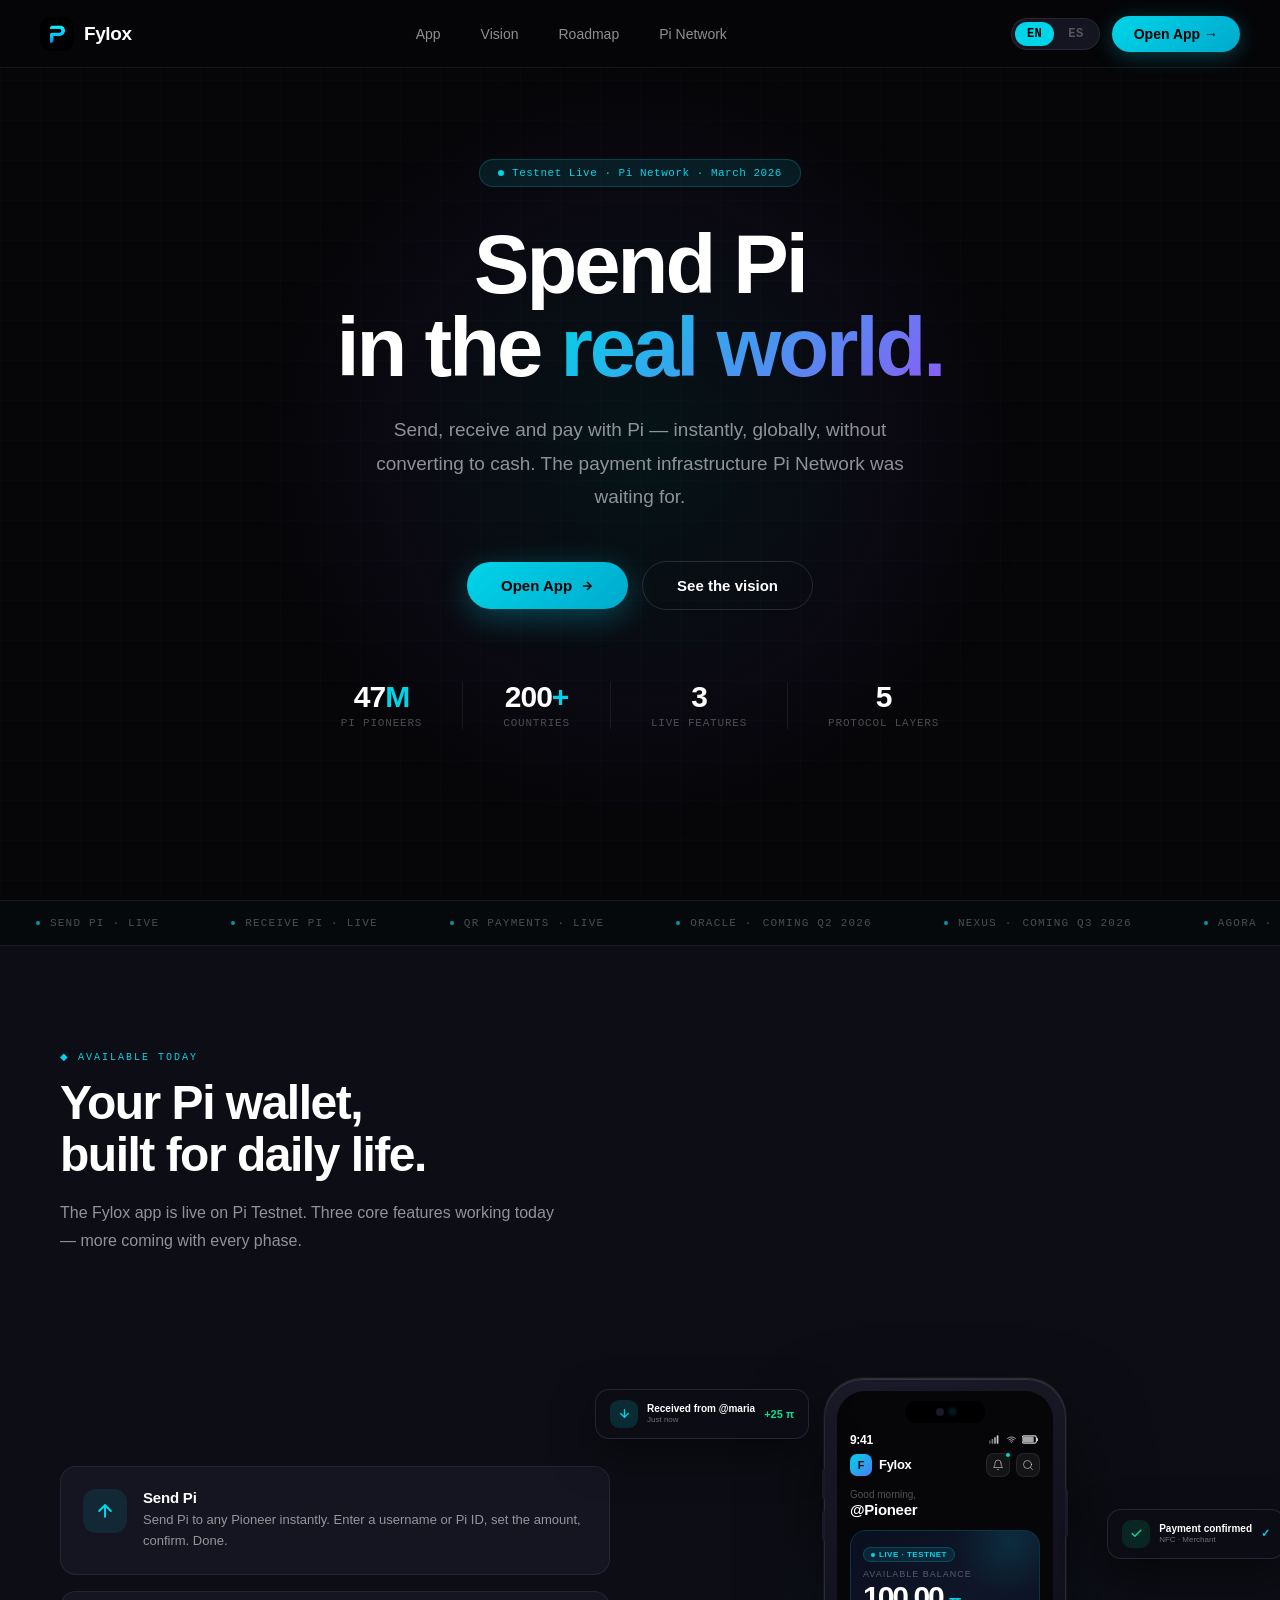
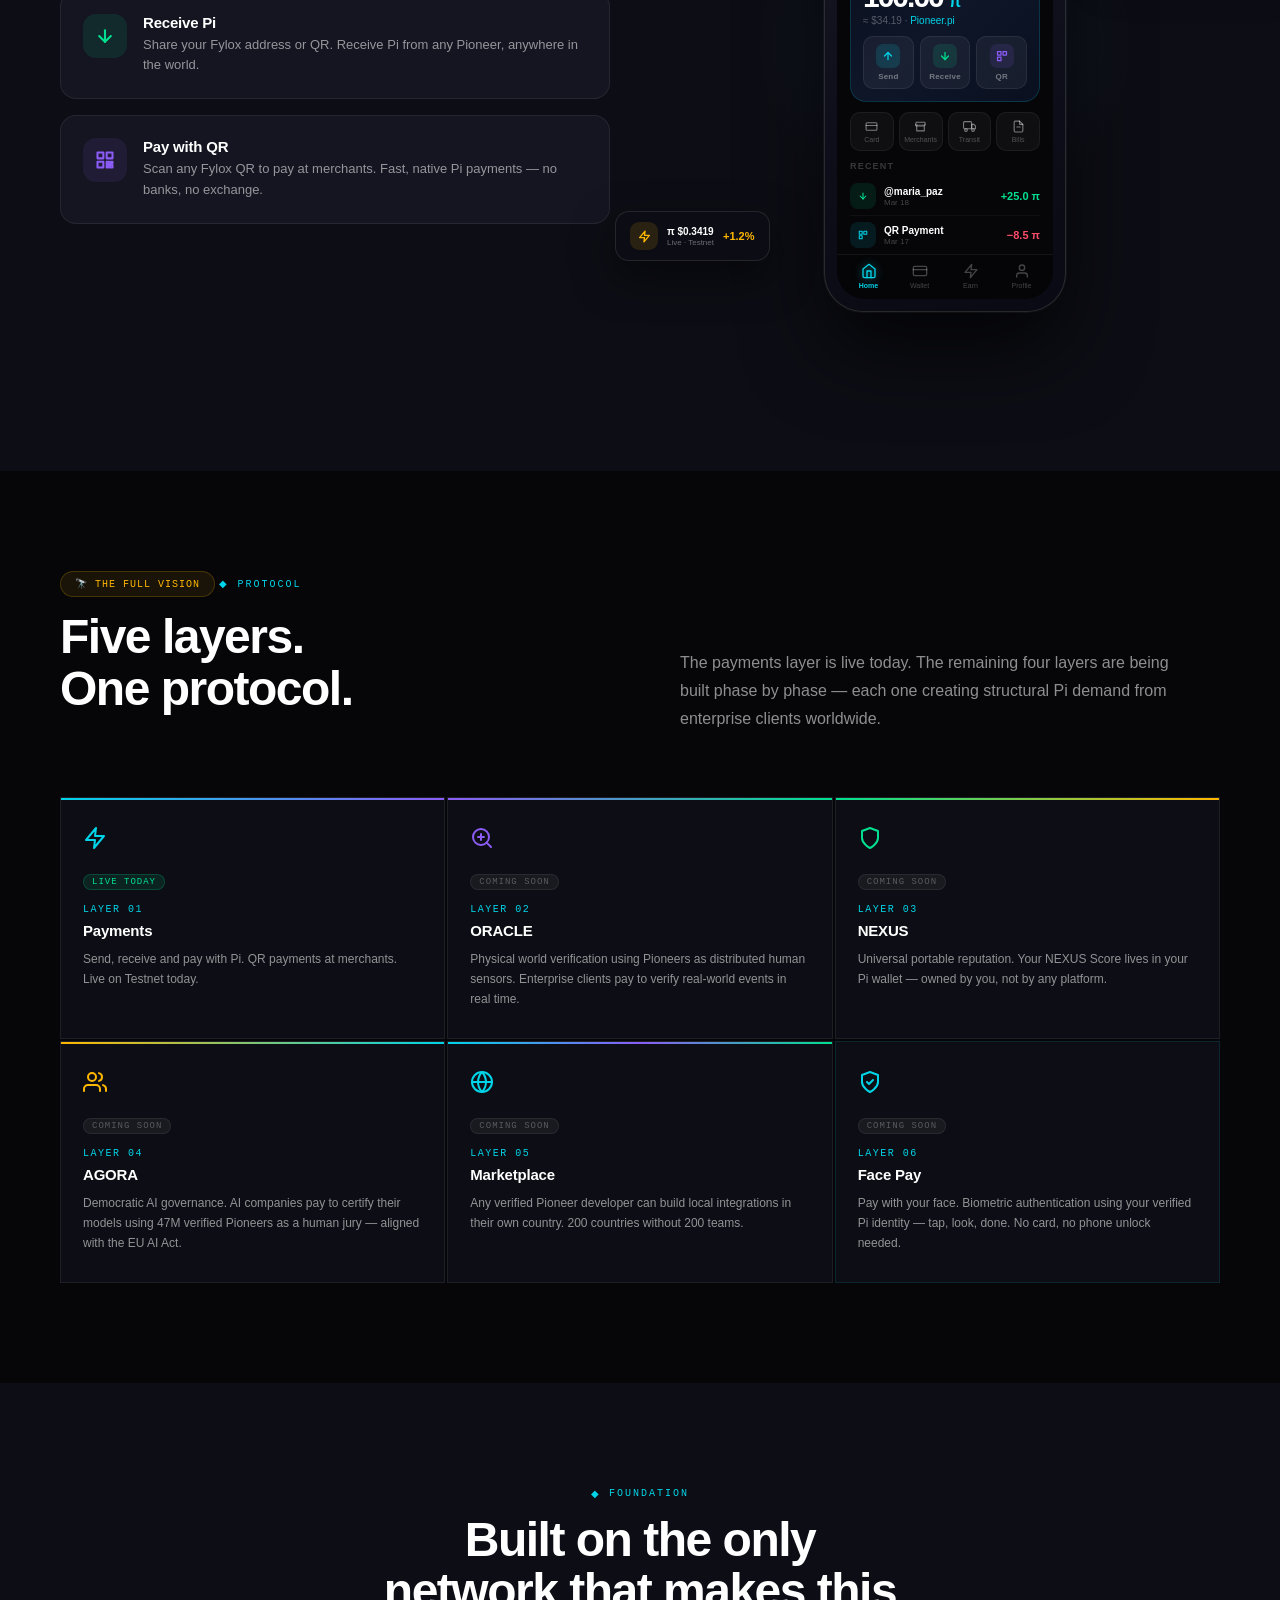
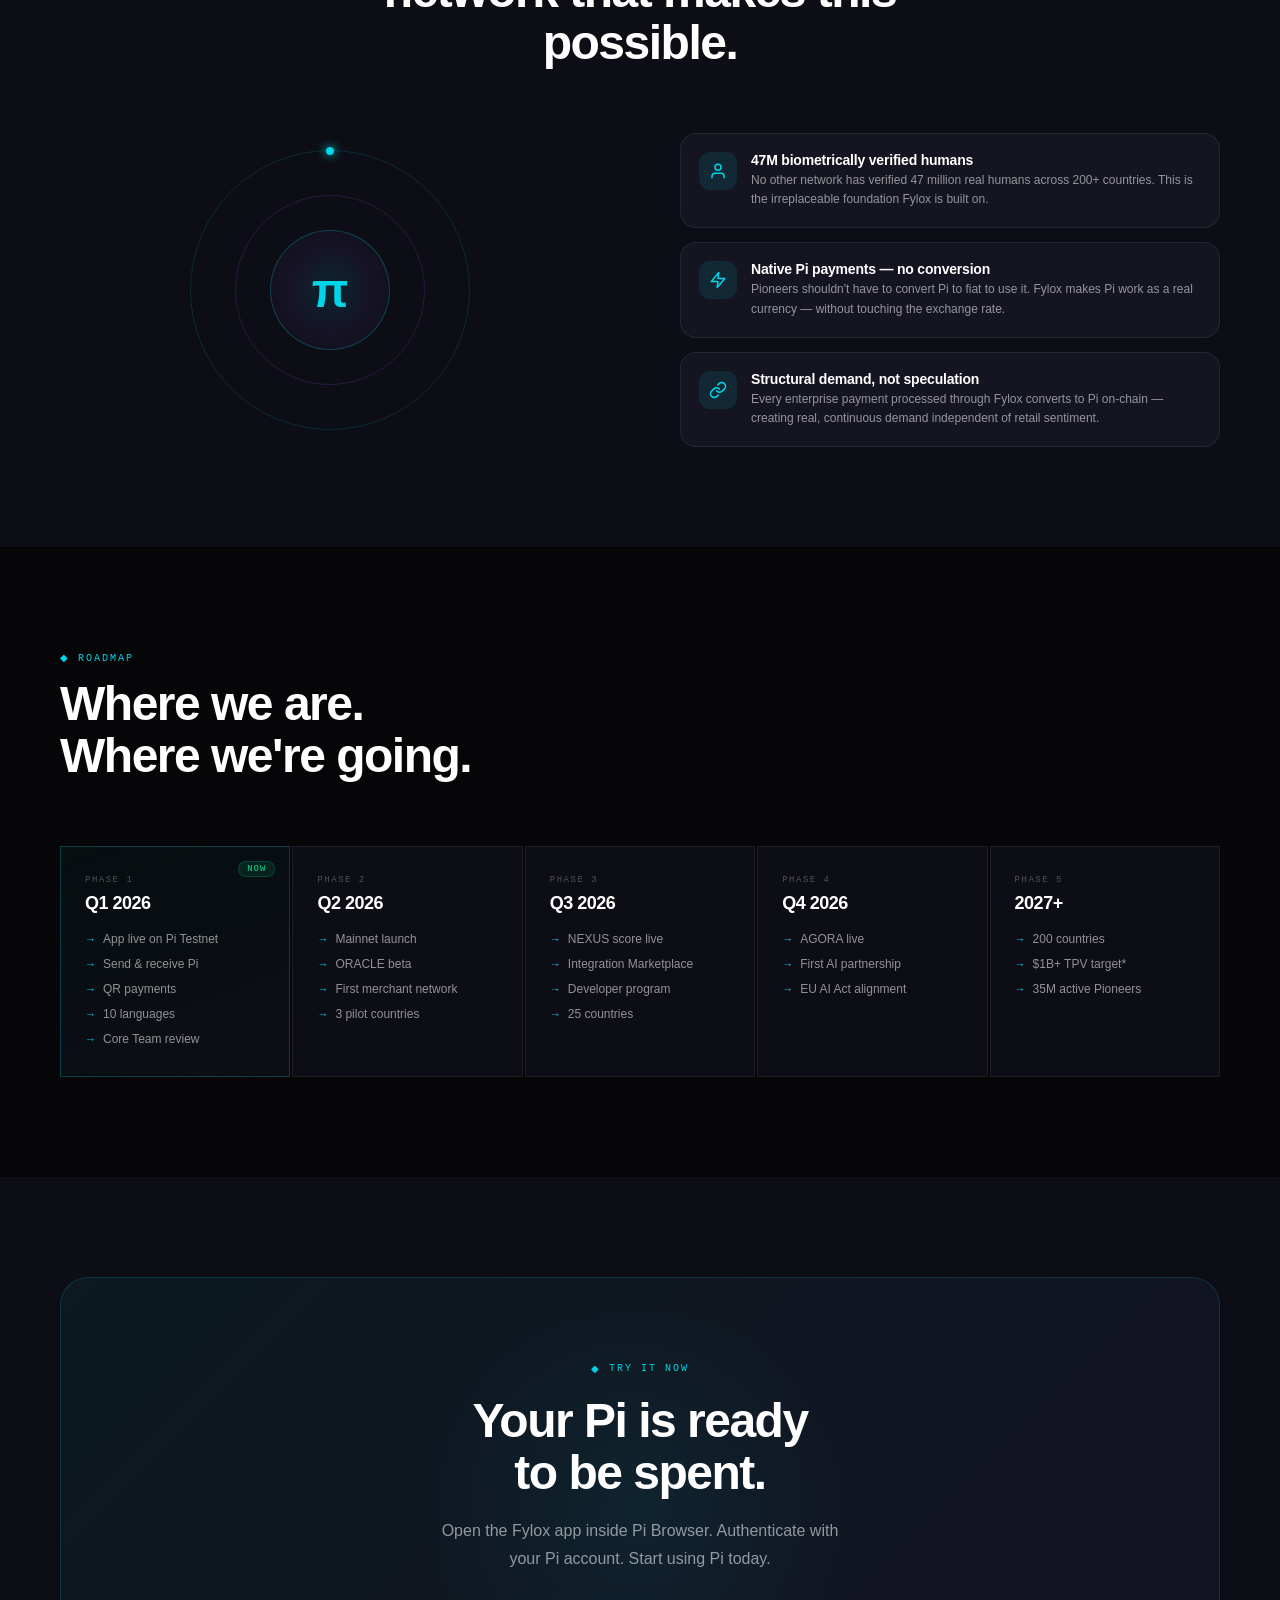
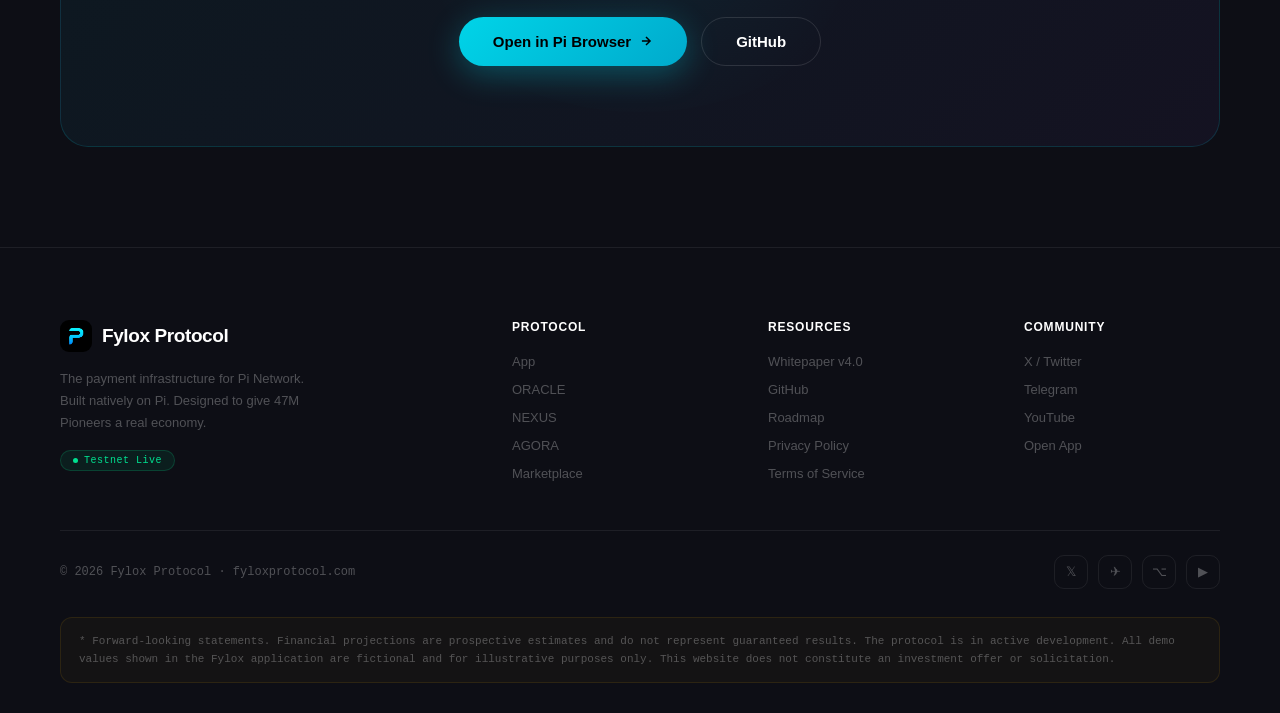
==== commit 44b93a3b: "Add files via upload" ====
--- a/index.html
+++ b/index.html
@@ -5,9 +5,6 @@
 <meta name="viewport" content="width=device-width, initial-scale=1.0">
 <title>Fylox Protocol — Spend Pi in the Real World</title>
 <meta name="description" content="Fylox is the payment infrastructure Pi Network was waiting for. Send, receive and pay with Pi — today.">
-<link rel="preconnect" href="https://fonts.googleapis.com">
-<link rel="preconnect" href="https://fonts.gstatic.com" crossorigin>
-<link href="https://fonts.googleapis.com/css2?family=Space+Grotesk:wght@400;500;600;700;800&family=Inter:wght@300;400;500;600&family=Space+Mono:wght@400;700&display=swap" rel="stylesheet">
 <style>
 :root{--bg:#060608;--bg2:#0D0E15;--bg3:#141520;--bg4:#1B1C28;--c:#00D4E8;--c2:#8B5CF6;--cd:rgba(0,212,232,.10);--cb:rgba(0,212,232,.22);--grn:#00E090;--ylw:#FFB700;--red:#FF4D6A;--t1:#FFFFFF;--t2:rgba(255,255,255,.55);--t3:rgba(255,255,255,.28);--b:rgba(255,255,255,.07);--b2:rgba(255,255,255,.12);--fn:'Inter',sans-serif;--fd:'Space Grotesk',sans-serif;--fm:'Space Mono',monospace;--r:16px}
 *,*::before,*::after{margin:0;padding:0;box-sizing:border-box}
@@ -146,6 +143,56 @@
 .disclaimer-box{max-width:1160px;margin:28px auto 0;background:rgba(255,183,0,.03);border:1px solid rgba(255,183,0,.1);border-radius:12px;padding:14px 18px;font-size:11px;color:var(--t3);line-height:1.65;font-family:var(--fm)}
 .reveal{opacity:0;transform:translateY(28px);transition:opacity .65s ease,transform .65s ease}
 .reveal.on{opacity:1;transform:translateY(0)}
+
+/* ── PHONE MOCKUP ── */
+.mockup-scene{position:relative;display:flex;align-items:center;justify-content:center;padding:60px 120px}
+.mockup-glow{position:absolute;width:380px;height:380px;border-radius:50%;background:radial-gradient(circle,rgba(0,212,232,.10) 0%,rgba(75,123,245,.05) 40%,transparent 70%);pointer-events:none;animation:mbreathe 6s ease-in-out infinite}
+@keyframes mbreathe{0%,100%{transform:scale(1);opacity:1}50%{transform:scale(1.08);opacity:.8}}
+.mockup-phone{position:relative;z-index:1;width:240px;background:linear-gradient(160deg,#1A1A28 0%,#0E0E1A 60%,#0A0A14 100%);border-radius:38px;padding:12px;box-shadow:0 0 0 1px rgba(255,255,255,.10),0 0 0 2px rgba(255,255,255,.04),0 40px 80px rgba(0,0,0,.7),inset 0 1px 0 rgba(255,255,255,.12);animation:mfloat 5s ease-in-out infinite}
+@keyframes mfloat{0%,100%{transform:translateY(0) rotate(-1deg)}50%{transform:translateY(-10px) rotate(1deg)}}
+.mockup-phone::before{content:'';position:absolute;left:-3px;top:90px;width:3px;height:30px;background:#1A1A28;border-radius:2px 0 0 2px;box-shadow:0 42px 0 #1A1A28}
+.mockup-phone::after{content:'';position:absolute;right:-3px;top:110px;width:3px;height:48px;background:#1A1A28;border-radius:0 2px 2px 0}
+.mockup-screen{background:#060608;border-radius:28px;overflow:hidden}
+.m-island{width:80px;height:22px;background:#000;border-radius:16px;margin:10px auto 0;display:flex;align-items:center;justify-content:center;gap:6px}
+.m-island-cam{width:8px;height:8px;border-radius:50%;background:#1A1A28}
+.m-island-dot{width:5px;height:5px;border-radius:50%;background:#0A1520;box-shadow:0 0 4px rgba(0,212,232,.4)}
+.m-content{padding:6px 13px 0}
+.m-status{display:flex;align-items:center;justify-content:space-between;padding:4px 0 6px}
+.m-time{font-size:12px;font-weight:700;color:#fff;letter-spacing:-.3px}
+.m-topbar{display:flex;align-items:center;justify-content:space-between;margin-bottom:12px}
+.m-logo{width:22px;height:22px;background:linear-gradient(135deg,#00D4E8,#4B7BF5);border-radius:7px;display:flex;align-items:center;justify-content:center;font-size:11px;font-weight:900;color:#000}
+.m-appname{font-size:13px;font-weight:700;color:#fff;letter-spacing:-.3px}
+.m-icon-btn{width:24px;height:24px;border-radius:8px;background:rgba(255,255,255,.06);border:1px solid rgba(255,255,255,.08);display:flex;align-items:center;justify-content:center;position:relative}
+.m-notif-dot{position:absolute;top:-2px;right:-2px;width:6px;height:6px;border-radius:50%;background:#00D4E8;border:1.5px solid #060608}
+.m-balance-card{background:linear-gradient(135deg,#0A0F1E 0%,#0E1628 50%,#0A1020 100%);border:1px solid rgba(0,212,232,.18);border-radius:16px;padding:12px;margin-bottom:10px;position:relative;overflow:hidden}
+.m-balance-card::before{content:'';position:absolute;width:120px;height:120px;border-radius:50%;background:radial-gradient(circle,rgba(0,212,232,.12),transparent 65%);top:-50px;right:-30px;pointer-events:none}
+.m-live-badge{display:inline-flex;align-items:center;gap:4px;padding:2px 7px;border-radius:20px;background:rgba(0,212,232,.1);border:1px solid rgba(0,212,232,.2);font-size:8px;font-weight:600;color:#00D4E8;letter-spacing:.5px;text-transform:uppercase;margin-bottom:7px}
+.m-live-dot{width:4px;height:4px;border-radius:50%;background:#00D4E8;animation:blink 2s infinite}
+.m-actions{display:grid;grid-template-columns:repeat(3,1fr);gap:6px;margin-top:10px}
+.m-action{background:rgba(255,255,255,.05);border:1px solid rgba(255,255,255,.07);border-radius:10px;padding:7px 4px;display:flex;flex-direction:column;align-items:center;gap:4px}
+.m-action-icon{width:24px;height:24px;border-radius:7px;display:flex;align-items:center;justify-content:center}
+.m-action-label{font-size:8px;font-weight:600;color:rgba(255,255,255,.4);letter-spacing:.2px}
+.m-cats{display:grid;grid-template-columns:repeat(4,1fr);gap:5px;margin-bottom:10px}
+.m-cat{background:rgba(255,255,255,.04);border:1px solid rgba(255,255,255,.06);border-radius:10px;padding:7px 3px;display:flex;flex-direction:column;align-items:center;gap:3px}
+.m-cat-label{font-size:7px;color:rgba(255,255,255,.28)}
+.m-tx{display:flex;align-items:center;gap:8px;padding:6px 0;border-bottom:1px solid rgba(255,255,255,.04)}
+.m-tx:last-child{border-bottom:none}
+.m-tx-icon{width:26px;height:26px;border-radius:8px;display:flex;align-items:center;justify-content:center;flex-shrink:0}
+.m-tx-name{font-size:10px;font-weight:600;color:#fff}
+.m-tx-date{font-size:8px;color:rgba(255,255,255,.25);margin-top:1px}
+.m-tx-amt{font-size:11px;font-weight:700;margin-left:auto;flex-shrink:0}
+.m-bnav{display:flex;align-items:center;padding:8px 6px 10px;border-top:1px solid rgba(255,255,255,.06);background:rgba(6,6,8,.95)}
+.m-bnav-item{flex:1;display:flex;flex-direction:column;align-items:center;gap:3px}
+/* Floating cards */
+.fcard{position:absolute;background:rgba(13,14,21,.96);backdrop-filter:blur(20px);-webkit-backdrop-filter:blur(20px);border:1px solid rgba(255,255,255,.1);border-radius:14px;padding:10px 14px;display:flex;align-items:center;gap:9px;box-shadow:0 16px 40px rgba(0,0,0,.5);z-index:10;white-space:nowrap;animation:fcfloat 5s ease-in-out infinite}
+.fcard-1{left:-110px;top:70px;animation-delay:0s}
+.fcard-2{right:-100px;top:190px;animation-delay:-2.5s}
+.fcard-3{left:-90px;bottom:110px;animation-delay:-1.2s}
+@keyframes fcfloat{0%,100%{transform:translateY(0)}50%{transform:translateY(-6px)}}
+.fcard-icon{width:28px;height:28px;border-radius:9px;display:flex;align-items:center;justify-content:center;flex-shrink:0}
+.fcard-title{font-size:10px;font-weight:700;color:#fff}
+.fcard-sub{font-size:8px;color:rgba(255,255,255,.4);margin-top:1px}
+.fcard-amt{font-size:11px;font-weight:800;margin-left:auto;flex-shrink:0}
 [data-en],[data-es]{display:none}
 html[data-lang="en"] [data-en]{display:inline}
 html[data-lang="es"] [data-es]{display:inline}
@@ -261,22 +308,97 @@
           </div>
         </div>
       </div>
+      <!-- EPIC PHONE MOCKUP -->
       <div class="phone-wrap reveal" style="transition-delay:.2s">
-        <div class="phone">
-          <div class="phone-notch"></div>
-          <div class="phone-screen-label">Fylox · Testnet</div>
-          <div class="phone-balance">
-            <div class="phone-balance-n">100.00 <span>π</span></div>
-            <div class="phone-balance-usd">≈ $34.00 USD</div>
-          </div>
-          <div class="phone-actions">
-            <div class="phone-action"><div class="phone-action-icon"><svg width="16" height="16" viewBox="0 0 24 24" fill="none" stroke="var(--c)" stroke-width="2.5" stroke-linecap="round" stroke-linejoin="round"><line x1="12" y1="19" x2="12" y2="5"/><polyline points="5 12 12 5 19 12"/></svg></div><div class="phone-action-label"><span data-en>Send</span><span data-es>Enviar</span></div></div>
-            <div class="phone-action"><div class="phone-action-icon"><svg width="16" height="16" viewBox="0 0 24 24" fill="none" stroke="var(--grn)" stroke-width="2.5" stroke-linecap="round" stroke-linejoin="round"><line x1="12" y1="5" x2="12" y2="19"/><polyline points="19 12 12 19 5 12"/></svg></div><div class="phone-action-label"><span data-en>Receive</span><span data-es>Recibir</span></div></div>
-            <div class="phone-action"><div class="phone-action-icon"><svg width="16" height="16" viewBox="0 0 24 24" fill="none" stroke="var(--c2)" stroke-width="2.5" stroke-linecap="round" stroke-linejoin="round"><rect x="3" y="3" width="7" height="7"/><rect x="14" y="3" width="7" height="7"/><rect x="3" y="14" width="7" height="7"/></svg></div><div class="phone-action-label">QR</div></div>
-          </div>
-          <div class="phone-tx"><div class="phone-tx-icon" style="background:rgba(0,224,144,.1)"><svg width="12" height="12" viewBox="0 0 24 24" fill="none" stroke="var(--grn)" stroke-width="2.5" stroke-linecap="round" stroke-linejoin="round"><line x1="12" y1="5" x2="12" y2="19"/><polyline points="19 12 12 19 5 12"/></svg></div><div><div class="phone-tx-name">@maria_paz</div><div class="phone-tx-date">Mar 18</div></div><div class="phone-tx-amt amt-g">+25.0 π</div></div>
-          <div class="phone-tx"><div class="phone-tx-icon" style="background:rgba(255,77,106,.1)"><svg width="12" height="12" viewBox="0 0 24 24" fill="none" stroke="var(--red)" stroke-width="2.5" stroke-linecap="round" stroke-linejoin="round"><line x1="12" y1="19" x2="12" y2="5"/><polyline points="5 12 12 5 19 12"/></svg></div><div><div class="phone-tx-name">@rodrigo_p</div><div class="phone-tx-date">Mar 17</div></div><div class="phone-tx-amt amt-r">−12.5 π</div></div>
-          <div class="phone-tx"><div class="phone-tx-icon" style="background:rgba(0,212,232,.1)">▣</div><div><div class="phone-tx-name"><span data-en>QR Payment</span><span data-es>Pago QR</span></div><div class="phone-tx-date">Mar 16</div></div><div class="phone-tx-amt amt-r">−8.5 π</div></div>
+        <div class="mockup-scene">
+
+          <!-- Ambient glow -->
+          <div class="mockup-glow"></div>
+
+          <!-- Floating cards -->
+          <div class="fcard fcard-1">
+            <div class="fcard-icon" style="background:rgba(0,212,232,.15)"><svg width="13" height="13" viewBox="0 0 24 24" fill="none" stroke="#00D4E8" stroke-width="2.5" stroke-linecap="round" stroke-linejoin="round"><line x1="12" y1="5" x2="12" y2="19"/><polyline points="19 12 12 19 5 12"/></svg></div>
+            <div><div class="fcard-title"><span data-en>Received from @maria</span><span data-es>Recibido de @maria</span></div><div class="fcard-sub"><span data-en>Just now</span><span data-es>Ahora</span></div></div>
+            <div class="fcard-amt" style="color:#00E090">+25 π</div>
+          </div>
+
+          <div class="fcard fcard-2">
+            <div class="fcard-icon" style="background:rgba(0,224,144,.12)"><svg width="13" height="13" viewBox="0 0 24 24" fill="none" stroke="#00E090" stroke-width="2.5" stroke-linecap="round" stroke-linejoin="round"><polyline points="20 6 9 17 4 12"/></svg></div>
+            <div><div class="fcard-title"><span data-en>Payment confirmed</span><span data-es>Pago confirmado</span></div><div class="fcard-sub">NFC · <span data-en>Merchant</span><span data-es>Comercio</span></div></div>
+            <div class="fcard-amt" style="color:#00D4E8">✓</div>
+          </div>
+
+          <div class="fcard fcard-3">
+            <div class="fcard-icon" style="background:rgba(255,183,0,.12)"><svg width="13" height="13" viewBox="0 0 24 24" fill="none" stroke="#FFB700" stroke-width="2.5" stroke-linecap="round" stroke-linejoin="round"><polygon points="13 2 3 14 12 14 11 22 21 10 12 10 13 2"/></svg></div>
+            <div><div class="fcard-title">π $0.3419</div><div class="fcard-sub">Live · Testnet</div></div>
+            <div class="fcard-amt" style="color:#FFB700">+1.2%</div>
+          </div>
+
+          <!-- Phone frame -->
+          <div class="mockup-phone">
+            <div class="mockup-screen">
+              <!-- Island -->
+              <div class="m-island"><div class="m-island-cam"></div><div class="m-island-dot"></div></div>
+              <div class="m-content">
+                <!-- Status -->
+                <div class="m-status">
+                  <span class="m-time">9:41</span>
+                  <div style="display:flex;align-items:center;gap:4px;color:rgba(255,255,255,.8)">
+                    <svg width="12" height="9" viewBox="0 0 14 10" fill="none"><rect x="0" y="6" width="2" height="4" rx="1" fill="currentColor" opacity=".4"/><rect x="3" y="4" width="2" height="6" rx="1" fill="currentColor" opacity=".6"/><rect x="6" y="2" width="2" height="8" rx="1" fill="currentColor" opacity=".8"/><rect x="9" y="0" width="2" height="10" rx="1" fill="currentColor"/></svg>
+                    <svg width="13" height="9" viewBox="0 0 24 24" fill="none" stroke="currentColor" stroke-width="2" stroke-linecap="round"><path d="M5 12.55a11 11 0 0114.08 0"/><path d="M1.42 9a16 16 0 0121.16 0"/><path d="M8.53 16.11a6 6 0 016.95 0"/><line x1="12" y1="20" x2="12.01" y2="20"/></svg>
+                    <svg width="18" height="9" viewBox="0 0 20 10" fill="none"><rect x="0" y="1" width="16" height="8" rx="2" stroke="currentColor" stroke-width="1.2"/><rect x="1" y="2" width="12" height="6" rx="1" fill="currentColor" opacity=".8"/><path d="M17 4v2" stroke="currentColor" stroke-width="1.5" stroke-linecap="round"/></svg>
+                  </div>
+                </div>
+                <!-- Topbar -->
+                <div class="m-topbar">
+                  <div style="display:flex;align-items:center;gap:7px">
+                    <div class="m-logo">F</div>
+                    <span class="m-appname">Fylox</span>
+                  </div>
+                  <div style="display:flex;gap:6px">
+                    <div class="m-icon-btn"><svg width="12" height="12" viewBox="0 0 24 24" fill="none" stroke="rgba(255,255,255,.5)" stroke-width="2" stroke-linecap="round" stroke-linejoin="round"><path d="M18 8A6 6 0 006 8c0 7-3 9-3 9h18s-3-2-3-9"/><path d="M13.73 21a2 2 0 01-3.46 0"/></svg><div class="m-notif-dot"></div></div>
+                    <div class="m-icon-btn"><svg width="12" height="12" viewBox="0 0 24 24" fill="none" stroke="rgba(255,255,255,.5)" stroke-width="2" stroke-linecap="round" stroke-linejoin="round"><circle cx="11" cy="11" r="8"/><line x1="21" y1="21" x2="16.65" y2="16.65"/></svg></div>
+                  </div>
+                </div>
+                <!-- Greeting -->
+                <div style="margin-bottom:12px">
+                  <div style="font-size:10px;color:rgba(255,255,255,.3);margin-bottom:1px"><span data-en>Good morning,</span><span data-es>Buen día,</span></div>
+                  <div style="font-size:15px;font-weight:700;color:#fff;letter-spacing:-.3px">@Pioneer</div>
+                </div>
+                <!-- Balance card -->
+                <div class="m-balance-card">
+                  <div class="m-live-badge"><div class="m-live-dot"></div>Live · Testnet</div>
+                  <div style="font-size:9px;color:rgba(255,255,255,.3);text-transform:uppercase;letter-spacing:1px;margin-bottom:3px"><span data-en>Available Balance</span><span data-es>Saldo Disponible</span></div>
+                  <div style="font-size:30px;font-weight:800;letter-spacing:-2px;color:#fff;line-height:1;margin-bottom:3px">100.00 <span style="font-size:16px;color:#00D4E8">π</span></div>
+                  <div style="font-size:10px;color:rgba(255,255,255,.3)">≈ $34.19 · <span style="color:#00D4E8">Pioneer.pi</span></div>
+                  <!-- Actions -->
+                  <div class="m-actions">
+                    <div class="m-action"><div class="m-action-icon" style="background:rgba(0,212,232,.15)"><svg width="12" height="12" viewBox="0 0 24 24" fill="none" stroke="#00D4E8" stroke-width="2.5" stroke-linecap="round" stroke-linejoin="round"><line x1="12" y1="19" x2="12" y2="5"/><polyline points="5 12 12 5 19 12"/></svg></div><span class="m-action-label"><span data-en>Send</span><span data-es>Enviar</span></span></div>
+                    <div class="m-action"><div class="m-action-icon" style="background:rgba(0,224,144,.12)"><svg width="12" height="12" viewBox="0 0 24 24" fill="none" stroke="#00E090" stroke-width="2.5" stroke-linecap="round" stroke-linejoin="round"><line x1="12" y1="5" x2="12" y2="19"/><polyline points="19 12 12 19 5 12"/></svg></div><span class="m-action-label"><span data-en>Receive</span><span data-es>Recibir</span></span></div>
+                    <div class="m-action"><div class="m-action-icon" style="background:rgba(139,92,246,.12)"><svg width="12" height="12" viewBox="0 0 24 24" fill="none" stroke="#8B5CF6" stroke-width="2.5" stroke-linecap="round" stroke-linejoin="round"><rect x="3" y="3" width="7" height="7"/><rect x="14" y="3" width="7" height="7"/><rect x="3" y="14" width="7" height="7"/></svg></div><span class="m-action-label">QR</span></div>
+                  </div>
+                </div>
+                <!-- Cats -->
+                <div class="m-cats">
+                  <div class="m-cat"><svg width="13" height="13" viewBox="0 0 24 24" fill="none" stroke="rgba(255,255,255,.45)" stroke-width="2" stroke-linecap="round" stroke-linejoin="round"><rect x="2" y="5" width="20" height="14" rx="2"/><line x1="2" y1="10" x2="22" y2="10"/></svg><span class="m-cat-label"><span data-en>Card</span><span data-es>Tarjeta</span></span></div>
+                  <div class="m-cat"><svg width="13" height="13" viewBox="0 0 24 24" fill="none" stroke="rgba(255,255,255,.45)" stroke-width="2" stroke-linecap="round" stroke-linejoin="round"><path d="M3 9l1-5h16l1 5"/><path d="M3 9a2 2 0 004 0 2 2 0 004 0 2 2 0 004 0 2 2 0 004 0"/><path d="M5 9v11h14V9"/></svg><span class="m-cat-label"><span data-en>Merchants</span><span data-es>Comercios</span></span></div>
+                  <div class="m-cat"><svg width="13" height="13" viewBox="0 0 24 24" fill="none" stroke="rgba(255,255,255,.45)" stroke-width="2" stroke-linecap="round" stroke-linejoin="round"><rect x="1" y="3" width="15" height="13" rx="2"/><path d="M16 8h4l3 3v5h-7V8z"/><circle cx="5.5" cy="18.5" r="2.5"/><circle cx="18.5" cy="18.5" r="2.5"/></svg><span class="m-cat-label"><span data-en>Transit</span><span data-es>Transporte</span></span></div>
+                  <div class="m-cat"><svg width="13" height="13" viewBox="0 0 24 24" fill="none" stroke="rgba(255,255,255,.45)" stroke-width="2" stroke-linecap="round" stroke-linejoin="round"><path d="M14 2H6a2 2 0 00-2 2v16a2 2 0 002 2h12a2 2 0 002-2V8z"/><polyline points="14 2 14 8 20 8"/><line x1="9" y1="13" x2="15" y2="13"/></svg><span class="m-cat-label"><span data-en>Bills</span><span data-es>Facturas</span></span></div>
+                </div>
+                <!-- Txs -->
+                <div style="font-size:9px;font-weight:700;text-transform:uppercase;letter-spacing:1.2px;color:rgba(255,255,255,.2);margin-bottom:6px"><span data-en>Recent</span><span data-es>Reciente</span></div>
+                <div class="m-tx"><div class="m-tx-icon" style="background:rgba(0,224,144,.1)"><svg width="10" height="10" viewBox="0 0 24 24" fill="none" stroke="#00E090" stroke-width="2.5" stroke-linecap="round" stroke-linejoin="round"><line x1="12" y1="5" x2="12" y2="19"/><polyline points="19 12 12 19 5 12"/></svg></div><div><div class="m-tx-name">@maria_paz</div><div class="m-tx-date">Mar 18</div></div><div class="m-tx-amt" style="color:#00E090">+25.0 π</div></div>
+                <div class="m-tx"><div class="m-tx-icon" style="background:rgba(0,212,232,.1)"><svg width="10" height="10" viewBox="0 0 24 24" fill="none" stroke="#00D4E8" stroke-width="2.5" stroke-linecap="round" stroke-linejoin="round"><rect x="3" y="3" width="7" height="7"/><rect x="14" y="3" width="7" height="7"/><rect x="3" y="14" width="7" height="7"/></svg></div><div><div class="m-tx-name"><span data-en>QR Payment</span><span data-es>Pago QR</span></div><div class="m-tx-date">Mar 17</div></div><div class="m-tx-amt" style="color:#FF4D6A">−8.5 π</div></div>
+              </div>
+              <!-- Bottom nav -->
+              <div class="m-bnav">
+                <div class="m-bnav-item"><svg width="16" height="16" viewBox="0 0 24 24" fill="none" stroke="#00D4E8" stroke-width="2" stroke-linecap="round" stroke-linejoin="round" style="filter:drop-shadow(0 0 4px rgba(0,212,232,.6))"><path d="M3 9l9-7 9 7v11a2 2 0 01-2 2H5a2 2 0 01-2-2z"/><polyline points="9 22 9 12 15 12 15 22"/></svg><span style="font-size:7px;color:#00D4E8;font-weight:600"><span data-en>Home</span><span data-es>Inicio</span></span></div>
+                <div class="m-bnav-item"><svg width="16" height="16" viewBox="0 0 24 24" fill="none" stroke="rgba(255,255,255,.25)" stroke-width="2" stroke-linecap="round" stroke-linejoin="round"><rect x="2" y="5" width="20" height="14" rx="2"/><line x1="2" y1="10" x2="22" y2="10"/></svg><span style="font-size:7px;color:rgba(255,255,255,.25);font-weight:500"><span data-en>Wallet</span><span data-es>Billetera</span></span></div>
+                <div class="m-bnav-item"><svg width="16" height="16" viewBox="0 0 24 24" fill="none" stroke="rgba(255,255,255,.25)" stroke-width="2" stroke-linecap="round" stroke-linejoin="round"><polygon points="13 2 3 14 12 14 11 22 21 10 12 10 13 2"/></svg><span style="font-size:7px;color:rgba(255,255,255,.25);font-weight:500"><span data-en>Earn</span><span data-es>Ganar</span></span></div>
+                <div class="m-bnav-item"><svg width="16" height="16" viewBox="0 0 24 24" fill="none" stroke="rgba(255,255,255,.25)" stroke-width="2" stroke-linecap="round" stroke-linejoin="round"><path d="M20 21v-2a4 4 0 00-4-4H8a4 4 0 00-4 4v2"/><circle cx="12" cy="7" r="4"/></svg><span style="font-size:7px;color:rgba(255,255,255,.25);font-weight:500"><span data-en>Profile</span><span data-es>Perfil</span></span></div>
+              </div>
+            </div>
+          </div>
         </div>
       </div>
     </div>
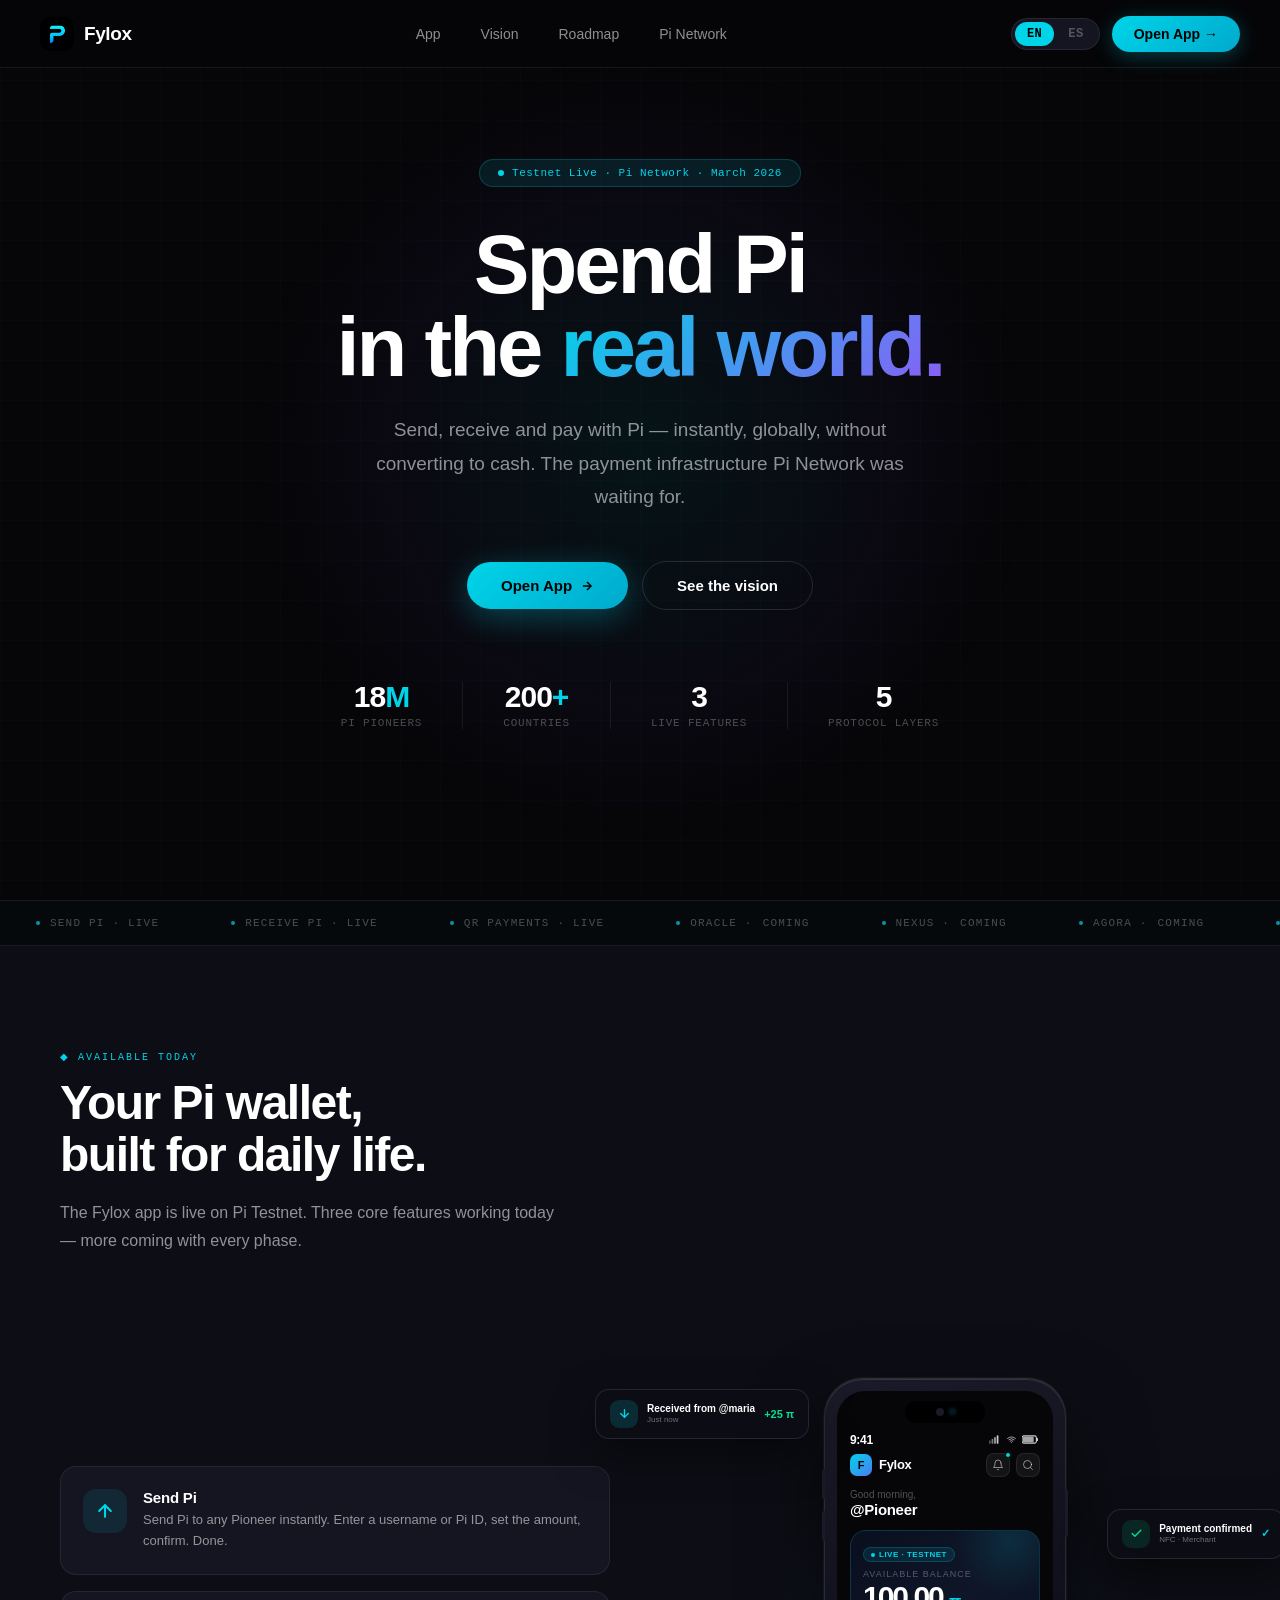
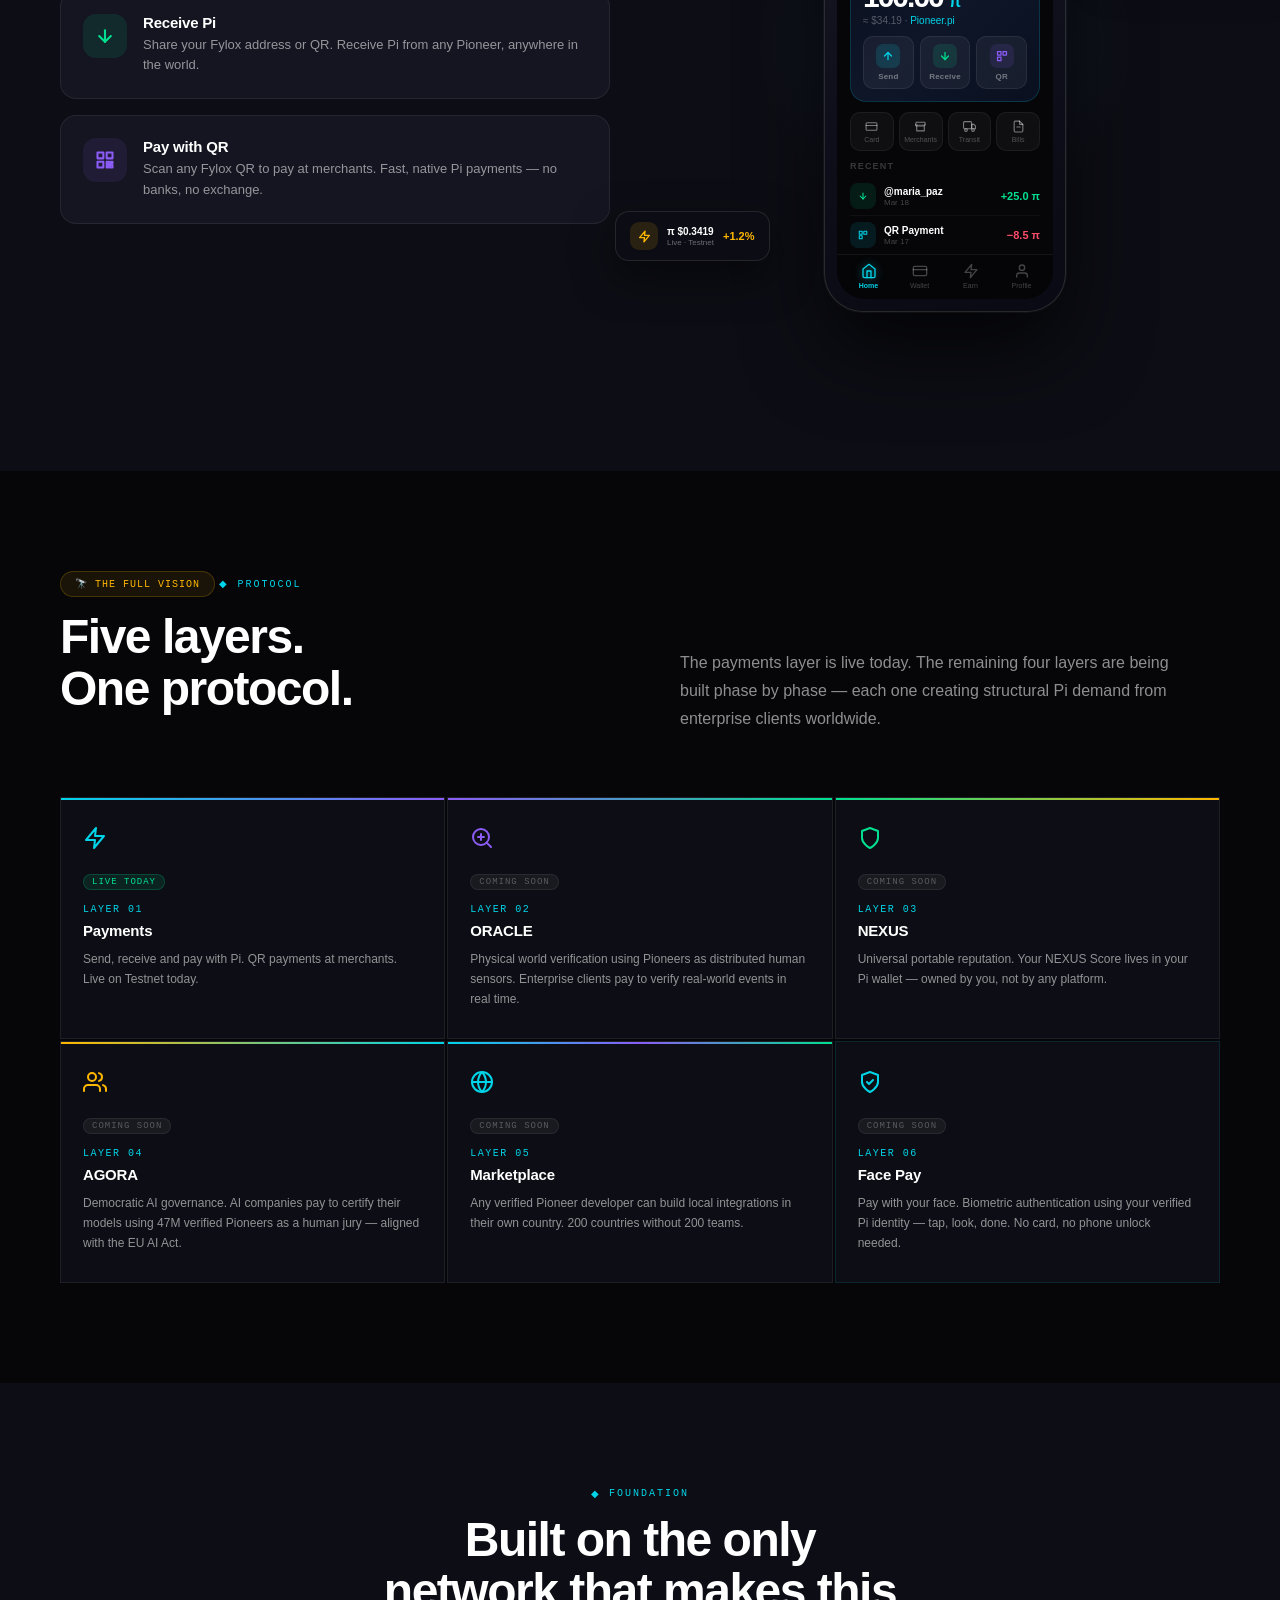
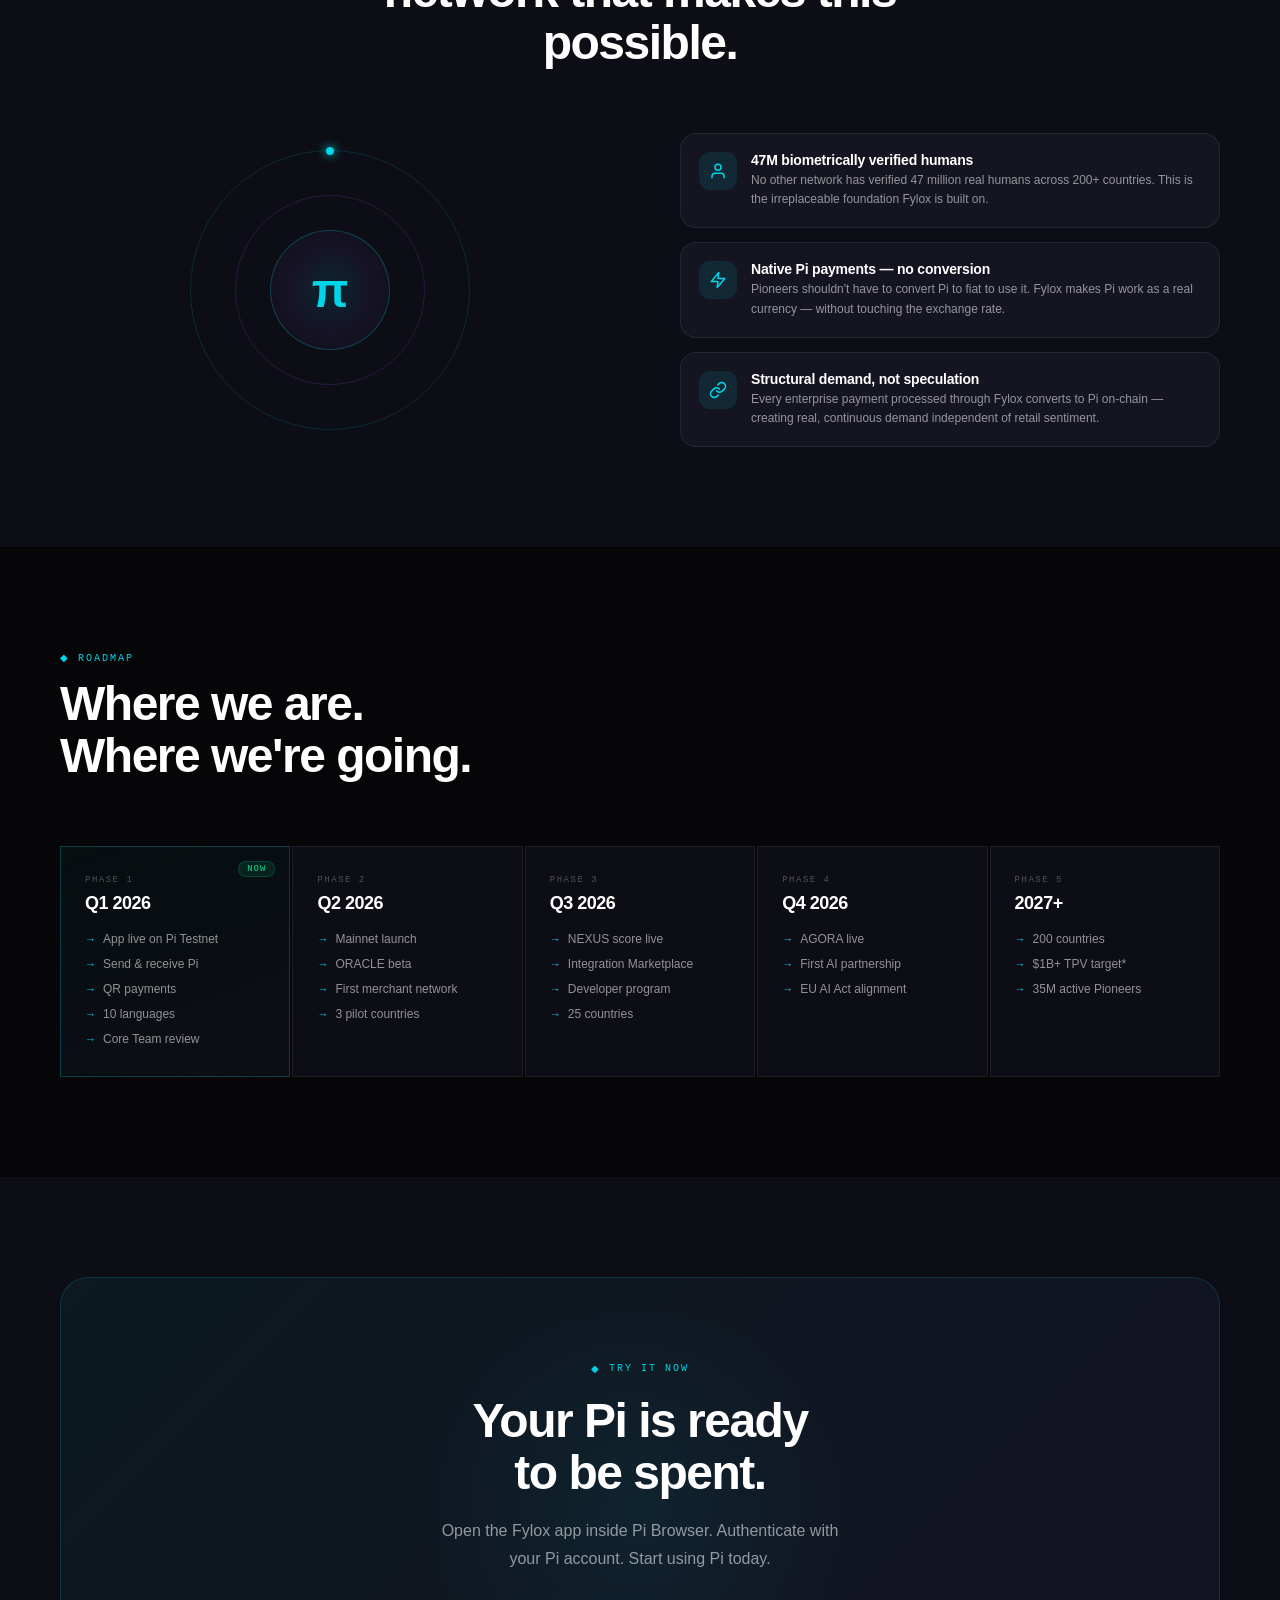
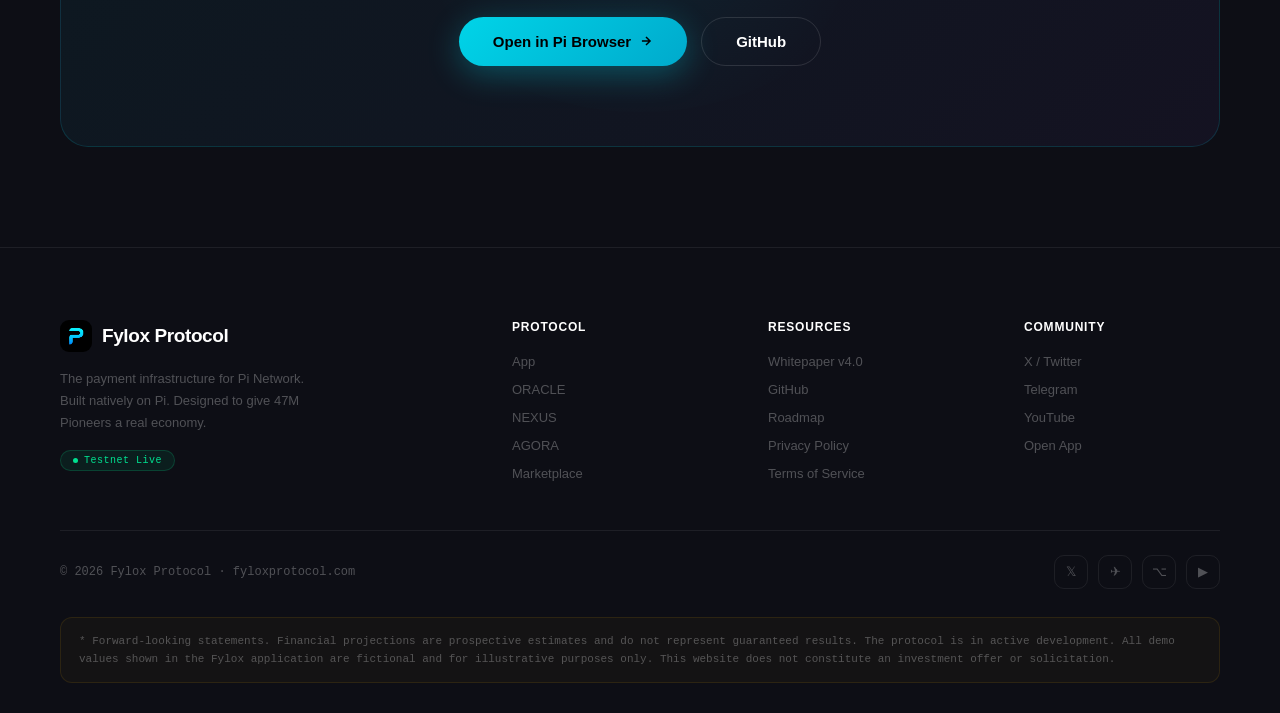
==== commit eee5452f: "Update index.html" ====
--- a/index.html
+++ b/index.html
@@ -250,7 +250,7 @@
       </a>
     </div>
     <div class="hero-stats">
-      <div class="hstat"><div class="hstat-n">47<em>M</em></div><div class="hstat-l">Pi Pioneers</div></div>
+      <div class="hstat"><div class="hstat-n">18<em>M</em></div><div class="hstat-l">Pi Pioneers</div></div>
       <div class="hstat"><div class="hstat-n">200<em>+</em></div><div class="hstat-l"><span data-en>Countries</span><span data-es>Países</span></div></div>
       <div class="hstat"><div class="hstat-n">3</div><div class="hstat-l"><span data-en>Live features</span><span data-es>Funciones live</span></div></div>
       <div class="hstat"><div class="hstat-n">5</div><div class="hstat-l"><span data-en>Protocol layers</span><span data-es>Capas del protocolo</span></div></div>
@@ -263,16 +263,16 @@
     <span class="ticker-item"><span class="ticker-dot"></span><span data-en>Send Pi · Live</span><span data-es>Enviar Pi · En vivo</span></span>
     <span class="ticker-item"><span class="ticker-dot"></span><span data-en>Receive Pi · Live</span><span data-es>Recibir Pi · En vivo</span></span>
     <span class="ticker-item"><span class="ticker-dot"></span><span data-en>QR Payments · Live</span><span data-es>Pagos QR · En vivo</span></span>
-    <span class="ticker-item"><span class="ticker-dot"></span>ORACLE · <span data-en>Coming Q2 2026</span><span data-es>Próximamente Q2 2026</span></span>
-    <span class="ticker-item"><span class="ticker-dot"></span>NEXUS · <span data-en>Coming Q3 2026</span><span data-es>Próximamente Q3 2026</span></span>
-    <span class="ticker-item"><span class="ticker-dot"></span>AGORA · <span data-en>Coming Q4 2026</span><span data-es>Próximamente Q4 2026</span></span>
+    <span class="ticker-item"><span class="ticker-dot"></span>ORACLE · <span data-en>Coming</span><span data-es>Próximamente</span></span>
+    <span class="ticker-item"><span class="ticker-dot"></span>NEXUS · <span data-en>Coming</span><span data-es>Próximamente</span></span>
+    <span class="ticker-item"><span class="ticker-dot"></span>AGORA · <span data-en>Coming</span><span data-es>Próximamente</span></span>
     <span class="ticker-item"><span class="ticker-dot"></span><span data-en>Built on Pi Network</span><span data-es>Construido sobre Pi Network</span></span>
     <span class="ticker-item"><span class="ticker-dot"></span><span data-en>Send Pi · Live</span><span data-es>Enviar Pi · En vivo</span></span>
     <span class="ticker-item"><span class="ticker-dot"></span><span data-en>Receive Pi · Live</span><span data-es>Recibir Pi · En vivo</span></span>
     <span class="ticker-item"><span class="ticker-dot"></span><span data-en>QR Payments · Live</span><span data-es>Pagos QR · En vivo</span></span>
-    <span class="ticker-item"><span class="ticker-dot"></span>ORACLE · <span data-en>Coming Q2 2026</span><span data-es>Próximamente Q2 2026</span></span>
-    <span class="ticker-item"><span class="ticker-dot"></span>NEXUS · <span data-en>Coming Q3 2026</span><span data-es>Próximamente Q3 2026</span></span>
-    <span class="ticker-item"><span class="ticker-dot"></span>AGORA · <span data-en>Coming Q4 2026</span><span data-es>Próximamente Q4 2026</span></span>
+    <span class="ticker-item"><span class="ticker-dot"></span>ORACLE · <span data-en>Coming</span><span data-es>Próximamente</span></span>
+    <span class="ticker-item"><span class="ticker-dot"></span>NEXUS · <span data-en>Coming</span><span data-es>Próximamente</span></span>
+    <span class="ticker-item"><span class="ticker-dot"></span>AGORA · <span data-en>Coming</span><span data-es>Próximamente</span></span>
     <span class="ticker-item"><span class="ticker-dot"></span><span data-en>Built on Pi Network</span><span data-es>Construido sobre Pi Network</span></span>
   </div>
 </div>
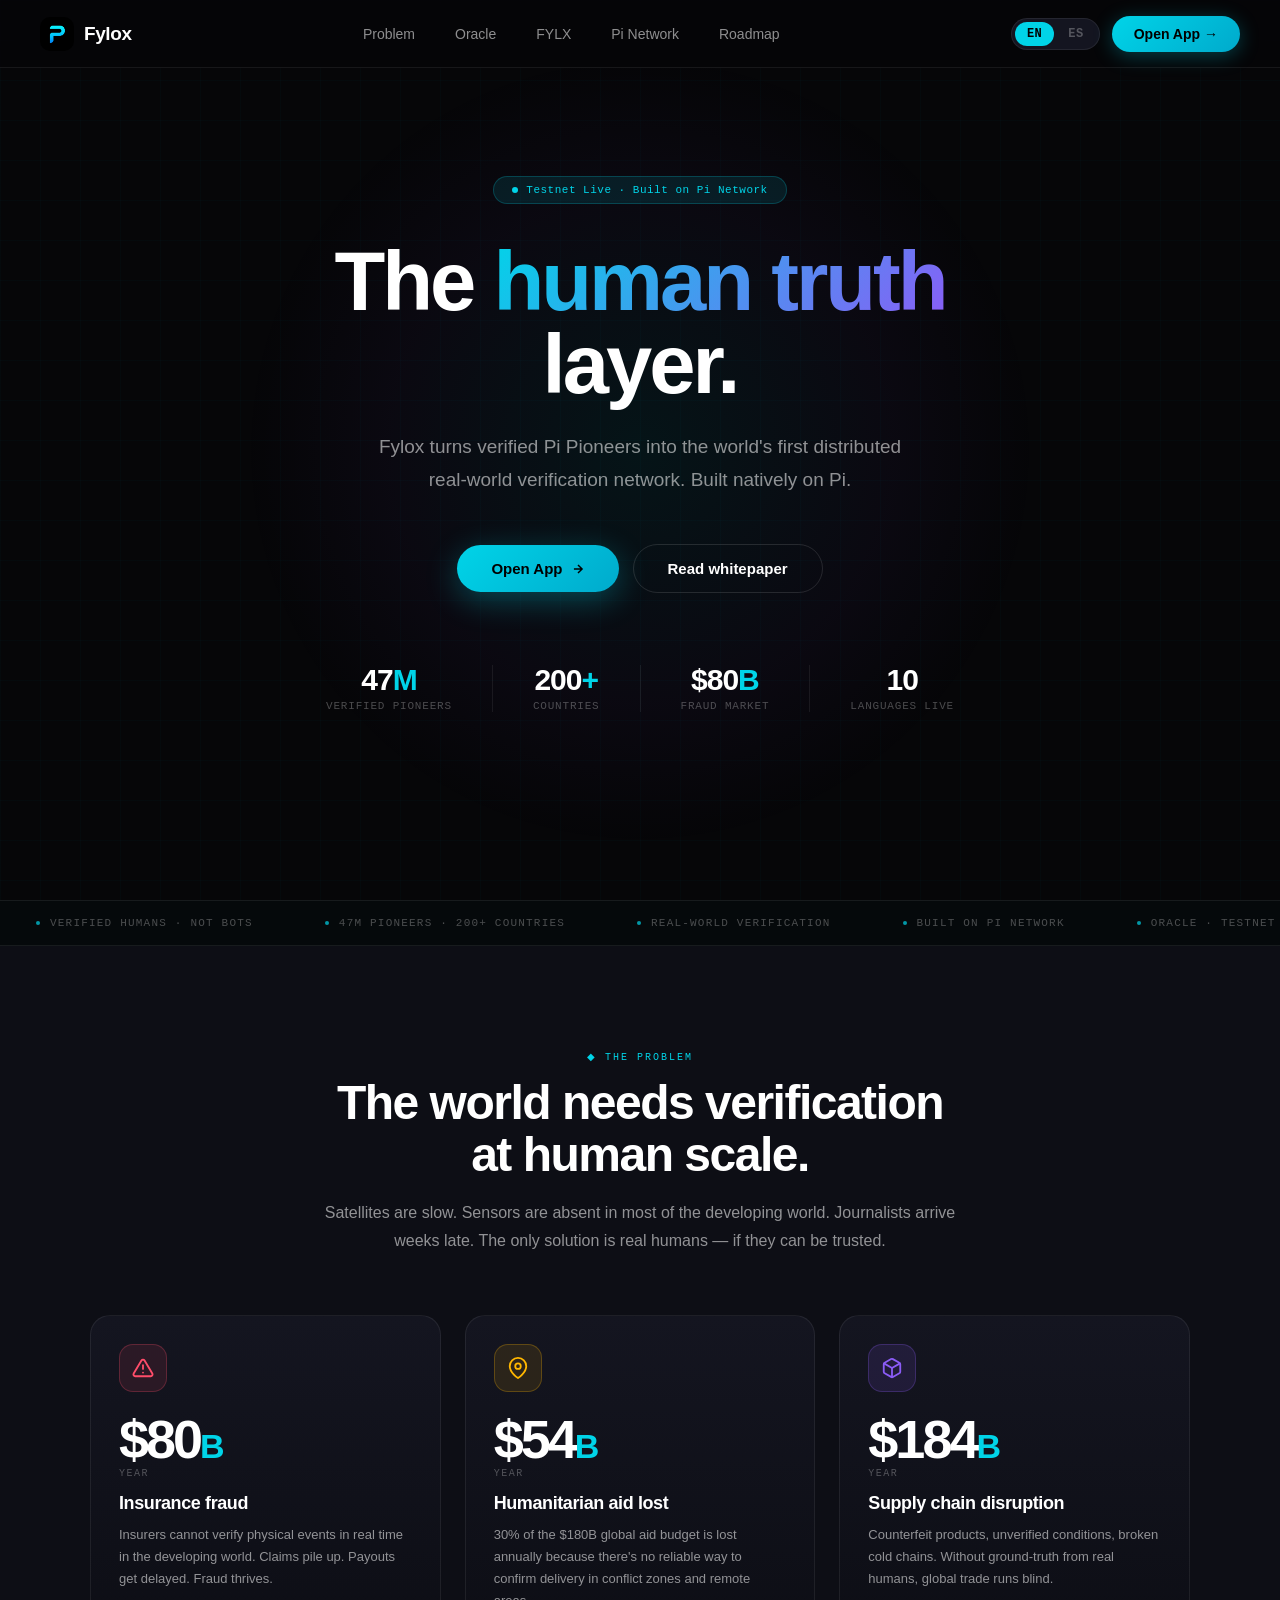
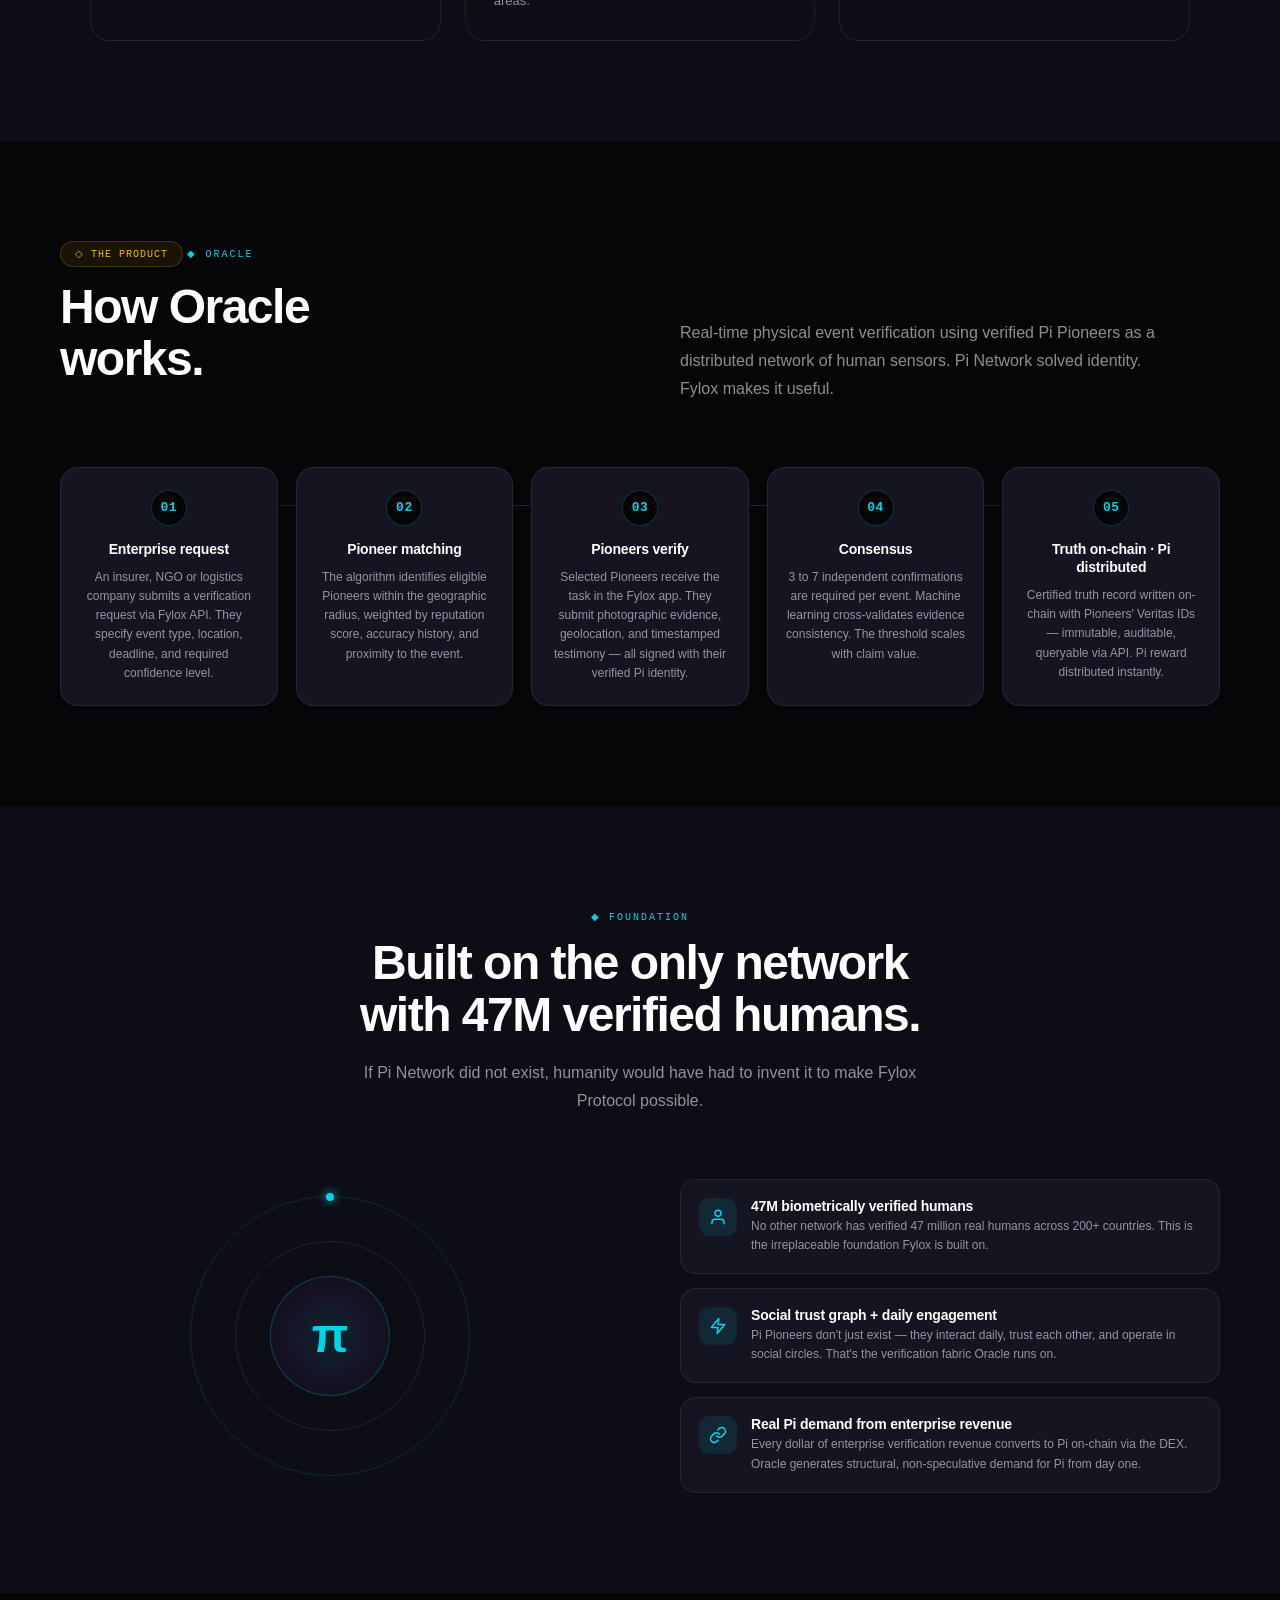
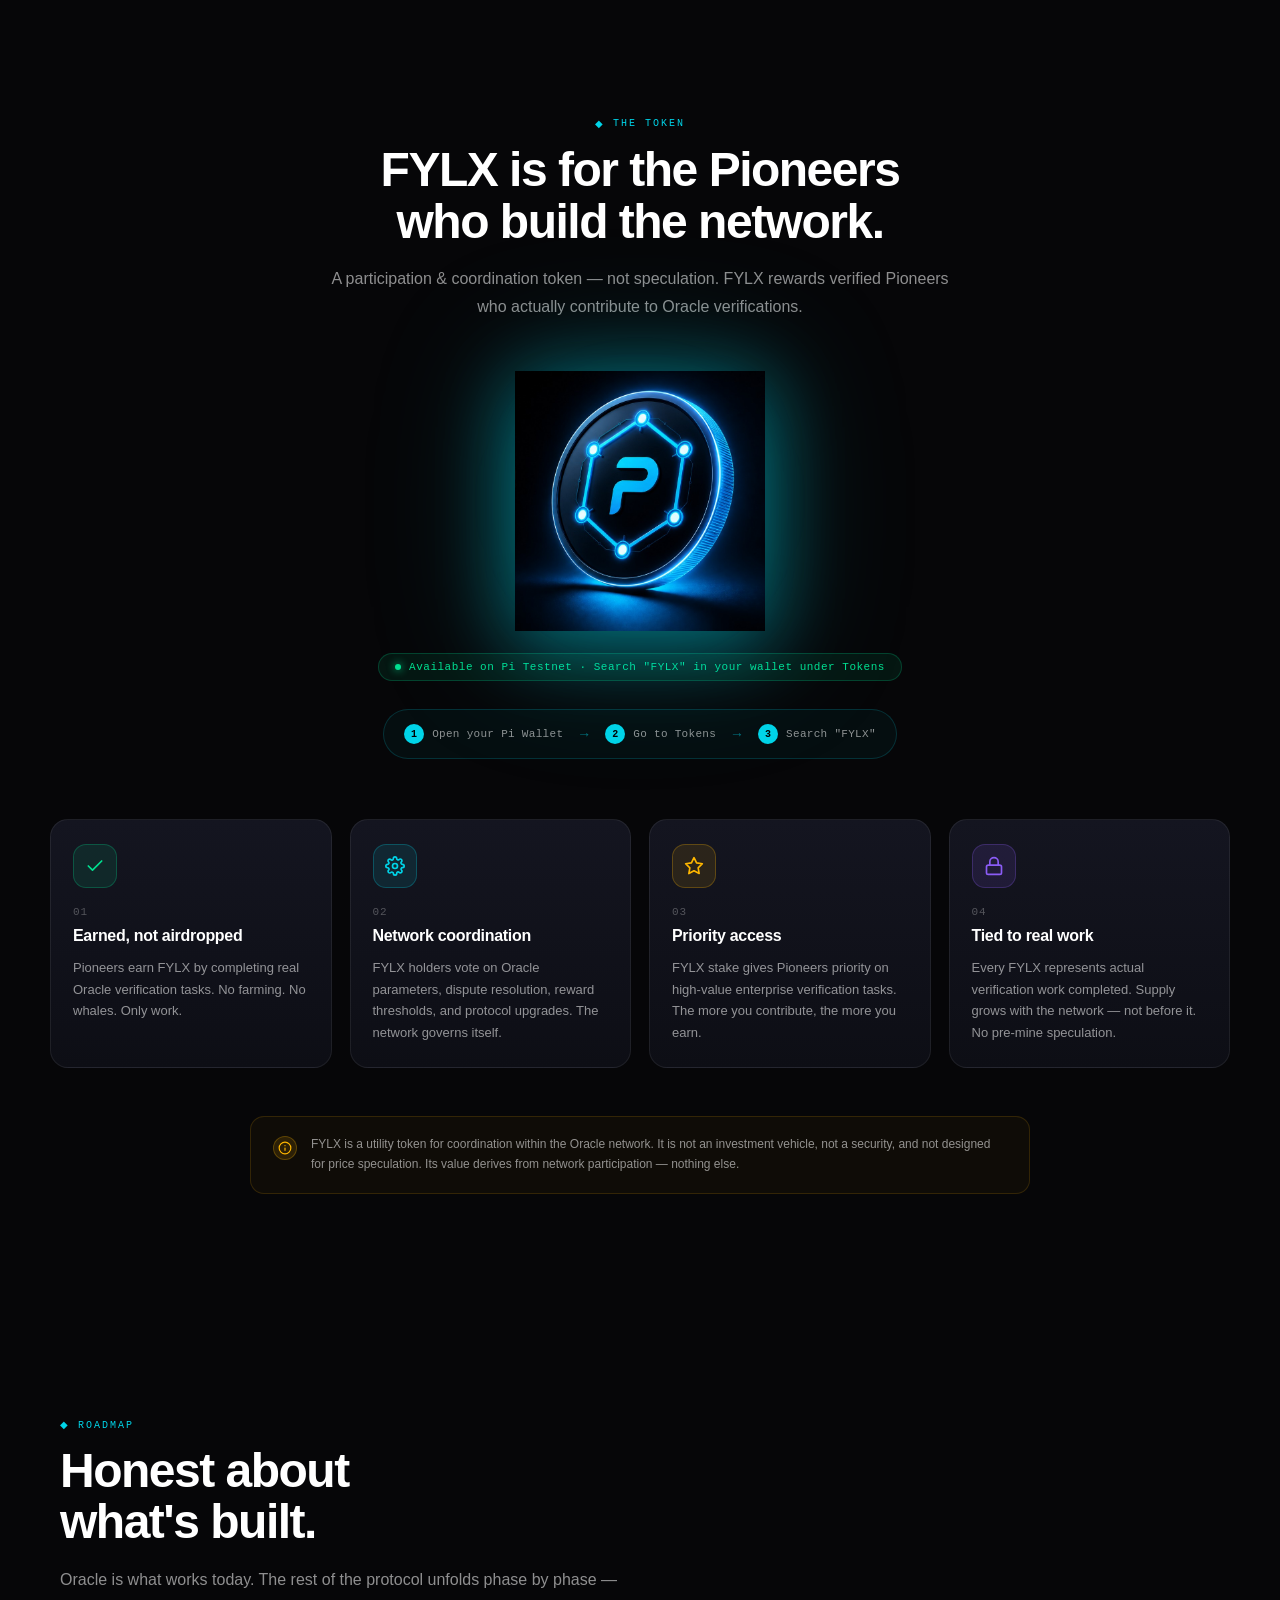
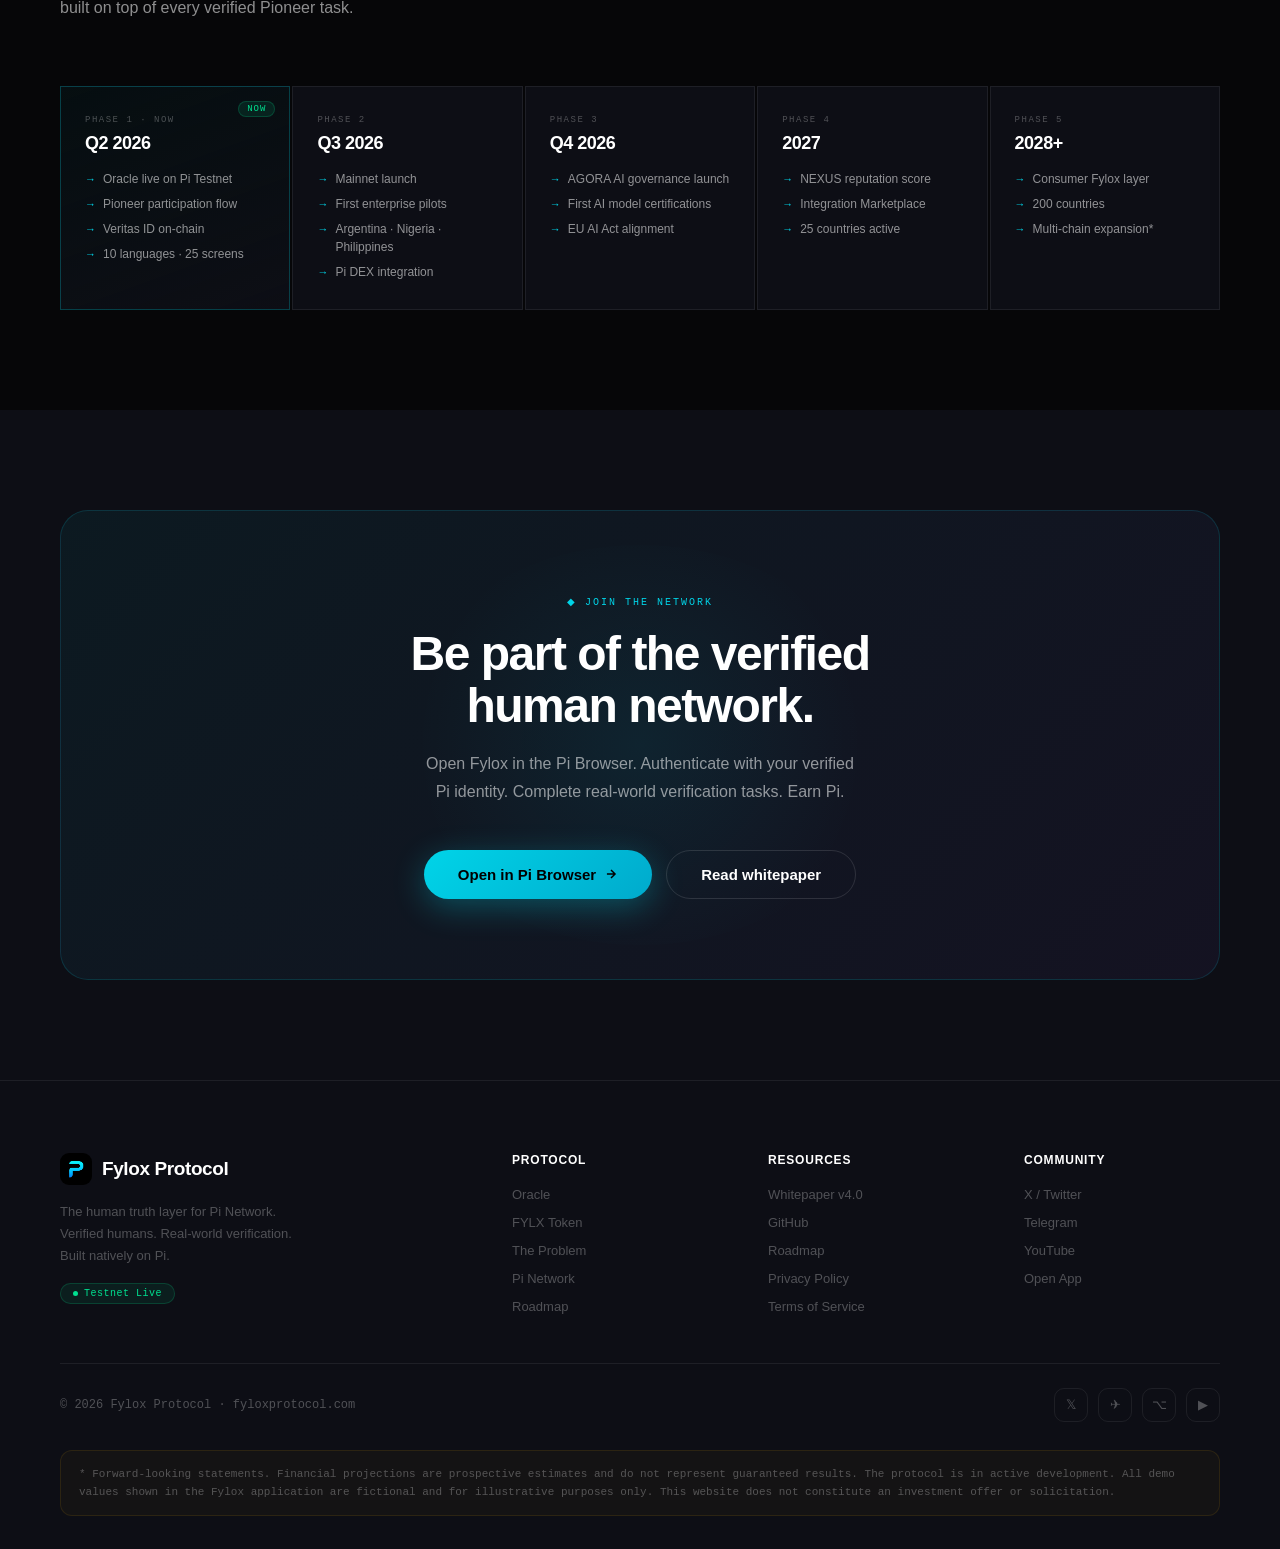
==== commit 12cd236c: "Update index.html" ====
--- a/index.html
+++ b/index.html
@@ -3,8 +3,8 @@
 <head>
 <meta charset="UTF-8">
 <meta name="viewport" content="width=device-width, initial-scale=1.0">
-<title>Fylox Protocol — Spend Pi in the Real World</title>
-<meta name="description" content="Fylox is the payment infrastructure Pi Network was waiting for. Send, receive and pay with Pi — today.">
+<title>Fylox Protocol — The Human Truth Layer for Pi Network</title>
+<meta name="description" content="Fylox turns verified Pi Pioneers into the world's first distributed real-world verification network. Built natively on Pi.">
 <style>
 :root{--bg:#060608;--bg2:#0D0E15;--bg3:#141520;--bg4:#1B1C28;--c:#00D4E8;--c2:#8B5CF6;--cd:rgba(0,212,232,.10);--cb:rgba(0,212,232,.22);--grn:#00E090;--ylw:#FFB700;--red:#FF4D6A;--t1:#FFFFFF;--t2:rgba(255,255,255,.55);--t3:rgba(255,255,255,.28);--b:rgba(255,255,255,.07);--b2:rgba(255,255,255,.12);--fn:'Inter',sans-serif;--fd:'Space Grotesk',sans-serif;--fm:'Space Mono',monospace;--r:16px}
 *,*::before,*::after{margin:0;padding:0;box-sizing:border-box}
@@ -198,6 +198,53 @@
 html[data-lang="es"] [data-es]{display:inline}
 @media(max-width:900px){nav{padding:0 20px}.nav-center{display:none}.mvp-grid{grid-template-columns:1fr}.phone-wrap{display:none}.vision-header{grid-template-columns:1fr;gap:24px}.layers-grid{grid-template-columns:1fr 1fr}.pi-grid{grid-template-columns:1fr}.pi-visual-wrap{display:none}.roadmap-grid{grid-template-columns:1fr 1fr}.footer-grid{grid-template-columns:1fr 1fr;gap:36px}.hstat{padding:0 20px}}
 @media(max-width:540px){.hero h1{letter-spacing:-2px}.layers-grid{grid-template-columns:1fr}.roadmap-grid{grid-template-columns:1fr}.footer-grid{grid-template-columns:1fr}.hstat{padding:12px 20px;border-right:none;border-bottom:1px solid var(--b)}.hstat:last-child{border-bottom:none}.hero-stats{flex-direction:column;gap:0}}
+
+.problem-grid{display:grid;grid-template-columns:repeat(3,1fr);gap:24px;max-width:1100px;margin:60px auto 0}
+.problem-card{background:linear-gradient(180deg,var(--bg3),var(--bg2));border:1px solid var(--b);border-radius:20px;padding:28px;transition:all .25s}
+.problem-card:hover{transform:translateY(-4px);border-color:var(--cb)}
+.problem-icon{width:48px;height:48px;border-radius:14px;display:flex;align-items:center;justify-content:center;margin-bottom:20px}
+.problem-num{font-family:var(--fd);font-size:54px;font-weight:800;letter-spacing:-3px;line-height:1;color:var(--t1);margin-bottom:2px}
+.problem-num em{color:var(--c);font-style:normal;font-size:34px}
+.problem-label{font-family:var(--fm);font-size:10px;color:var(--t3);text-transform:uppercase;letter-spacing:1.5px;margin-bottom:14px}
+.problem-title{font-family:var(--fd);font-size:18px;font-weight:700;letter-spacing:-.4px;margin-bottom:10px}
+.problem-desc{font-size:13px;color:var(--t2);line-height:1.7;font-weight:300}
+@media(max-width:880px){.problem-grid{grid-template-columns:1fr;gap:16px}}
+
+.oracle-flow{display:grid;grid-template-columns:repeat(5,1fr);gap:18px;margin-top:50px;position:relative}
+.oracle-flow::before{content:'';position:absolute;top:38px;left:5%;right:5%;height:1px;background:linear-gradient(90deg,transparent,var(--cb),var(--cb),var(--cb),transparent);z-index:0}
+.of-step{position:relative;z-index:1;background:var(--bg3);border:1px solid var(--b);border-radius:18px;padding:22px 18px;text-align:center;transition:all .25s}
+.of-step:hover{border-color:var(--cb);transform:translateY(-3px)}
+.of-step-num{display:inline-flex;align-items:center;justify-content:center;width:36px;height:36px;border-radius:50%;background:var(--bg);border:1px solid var(--cb);color:var(--c);font-family:var(--fm);font-size:13px;font-weight:700;margin-bottom:14px;letter-spacing:.5px}
+.of-step-title{font-family:var(--fd);font-size:14px;font-weight:700;letter-spacing:-.2px;color:var(--t1);margin-bottom:10px;line-height:1.3}
+.of-step-desc{font-size:12px;color:var(--t2);line-height:1.6;font-weight:300}
+@media(max-width:880px){.oracle-flow{grid-template-columns:1fr;gap:12px}.oracle-flow::before{display:none}}
+
+.fylx-section{background:var(--bg);padding:120px 24px;position:relative}
+.fylx-section .container{max-width:1180px;margin:0 auto}
+.fylx-coin-wrap{display:flex;flex-direction:column;align-items:center;margin:50px 0 60px;gap:22px}
+.fylx-coin-img-wrap{position:relative;width:260px;height:260px;display:flex;align-items:center;justify-content:center;animation:fylxFloat 6s ease-in-out infinite}
+.fylx-coin-img{position:relative;width:100%;height:100%;object-fit:contain;z-index:2;filter:drop-shadow(0 12px 40px rgba(0,212,232,.45)) drop-shadow(0 0 60px rgba(0,212,232,.25))}
+.fylx-coin-bg-glow{position:absolute;inset:0;border-radius:50%;background:radial-gradient(circle,rgba(0,212,232,.35) 0%,rgba(0,212,232,.1) 40%,transparent 70%);filter:blur(30px);z-index:0;animation:fylxPulse 5s ease-in-out infinite}
+@keyframes fylxFloat{0%,100%{transform:translateY(0)}50%{transform:translateY(-8px)}}
+@keyframes fylxPulse{0%,100%{opacity:.7;transform:scale(1)}50%{opacity:1;transform:scale(1.1)}}
+.fylx-howto{display:flex;align-items:center;gap:14px;flex-wrap:wrap;justify-content:center;margin-top:6px;padding:14px 20px;background:rgba(0,212,232,.04);border:1px solid rgba(0,212,232,.18);border-radius:50px}
+.fylx-howto-step{display:flex;align-items:center;gap:8px;font-family:var(--fm);font-size:11px;color:var(--t2);letter-spacing:.3px}
+.fylx-howto-num{display:inline-flex;align-items:center;justify-content:center;width:20px;height:20px;border-radius:50%;background:var(--c);color:#000;font-weight:800;font-size:10px}
+.fylx-howto-arrow{color:var(--c);font-size:14px;opacity:.5}
+@media(max-width:560px){.fylx-coin-img-wrap{width:200px;height:200px}.fylx-howto{padding:12px 16px;gap:10px}.fylx-howto-arrow{display:none}}
+.fylx-status{display:inline-flex;align-items:center;gap:8px;padding:7px 16px;border-radius:50px;background:rgba(0,224,144,.08);border:1px solid rgba(0,224,144,.22);font-family:var(--fm);font-size:11px;color:var(--grn);letter-spacing:.5px}
+.fylx-status-dot{width:6px;height:6px;border-radius:50%;background:var(--grn);box-shadow:0 0 8px var(--grn);animation:blink 2s infinite}
+.fylx-grid{display:grid;grid-template-columns:repeat(4,1fr);gap:18px;margin-top:20px}
+.fylx-card{background:linear-gradient(180deg,var(--bg3),var(--bg2));border:1px solid var(--b);border-radius:18px;padding:24px 22px;position:relative;transition:all .25s}
+.fylx-card:hover{transform:translateY(-3px);border-color:var(--cb)}
+.fylx-icon{width:44px;height:44px;border-radius:13px;display:flex;align-items:center;justify-content:center;margin-bottom:18px}
+.fylx-card-num{font-family:var(--fm);font-size:11px;color:var(--t3);letter-spacing:1px;margin-bottom:8px}
+.fylx-card-title{font-family:var(--fd);font-size:16px;font-weight:700;letter-spacing:-.3px;margin-bottom:10px;line-height:1.3}
+.fylx-card-desc{font-size:13px;color:var(--t2);line-height:1.65;font-weight:300}
+.fylx-note{margin-top:48px;display:flex;align-items:flex-start;gap:14px;max-width:780px;margin-left:auto;margin-right:auto;padding:18px 22px;background:rgba(255,183,0,.04);border:1px solid rgba(255,183,0,.15);border-radius:14px;font-size:12px;color:var(--t2);line-height:1.65;font-weight:300}
+.fylx-note-icon{flex-shrink:0;width:24px;height:24px;border-radius:50%;background:rgba(255,183,0,.12);border:1px solid rgba(255,183,0,.25);color:var(--ylw);display:flex;align-items:center;justify-content:center;margin-top:1px}
+@media(max-width:1000px){.fylx-grid{grid-template-columns:repeat(2,1fr)}}
+@media(max-width:560px){.fylx-grid{grid-template-columns:1fr}}
 </style>
 </head>
 <body>
@@ -208,10 +255,11 @@
     <span class="nav-logo-name">Fylox</span>
   </a>
   <div class="nav-center">
-    <a href="#mvp" class="nav-link">App</a>
-    <a href="#vision" class="nav-link"><span data-en>Vision</span><span data-es>Visión</span></a>
+    <a href="#problem" class="nav-link"><span data-en>Problem</span><span data-es>Problema</span></a>
+    <a href="#oracle" class="nav-link">Oracle</a>
+    <a href="#fylx" class="nav-link">FYLX</a>
+    <a href="#pi" class="nav-link">Pi Network</a>
     <a href="#roadmap" class="nav-link">Roadmap</a>
-    <a href="#pi" class="nav-link">Pi Network</a>
   </div>
   <div class="nav-right">
     <div class="lang-toggle">
@@ -229,199 +277,127 @@
   <div class="hero-inner">
     <div class="hero-badge">
       <div class="badge-dot"></div>
-      <span data-en>Testnet Live · Pi Network · March 2026</span>
-      <span data-es>Testnet en vivo · Pi Network · Marzo 2026</span>
+      <span data-en>Testnet Live · Built on Pi Network</span>
+      <span data-es>Testnet en vivo · Construido sobre Pi Network</span>
     </div>
     <h1>
-      <span data-en>Spend Pi<br>in the <span class="grad">real world.</span></span>
-      <span data-es>Usá Pi<br>en el <span class="grad">mundo real.</span></span>
+      <span data-en>The <span class="grad">human truth</span><br>layer.</span>
+      <span data-es>La capa de <span class="grad">verdad humana.</span></span>
     </h1>
     <p class="hero-sub">
-      <span data-en>Send, receive and pay with Pi — instantly, globally, without converting to cash. The payment infrastructure Pi Network was waiting for.</span>
-      <span data-es>Enviá, recibí y pagá con Pi — al instante, globalmente, sin convertir a efectivo. La infraestructura de pagos que Pi Network estaba esperando.</span>
+      <span data-en>Fylox turns verified Pi Pioneers into the world's first distributed real-world verification network. Built natively on Pi.</span>
+      <span data-es>Fylox transforma a los Pi Pioneers verificados en la primera red de verificación del mundo real distribuida. Construido nativamente sobre Pi.</span>
     </p>
     <div class="hero-btns">
       <a href="https://app.fyloxprotocol.com" class="btn-p" target="_blank">
         <span data-en>Open App</span><span data-es>Abrir App</span>
         <svg width="14" height="14" viewBox="0 0 24 24" fill="none" stroke="currentColor" stroke-width="2.5"><path d="M5 12h14M12 5l7 7-7 7"/></svg>
       </a>
-      <a href="#vision" class="btn-s">
-        <span data-en>See the vision</span><span data-es>Ver la visión</span>
+      <a href="whitepaper.pdf" class="btn-s" target="_blank">
+        <span data-en>Read whitepaper</span><span data-es>Leer whitepaper</span>
       </a>
     </div>
     <div class="hero-stats">
-      <div class="hstat"><div class="hstat-n">18<em>M</em></div><div class="hstat-l">Pi Pioneers</div></div>
+      <div class="hstat"><div class="hstat-n">47<em>M</em></div><div class="hstat-l"><span data-en>Verified Pioneers</span><span data-es>Pioneers verificados</span></div></div>
       <div class="hstat"><div class="hstat-n">200<em>+</em></div><div class="hstat-l"><span data-en>Countries</span><span data-es>Países</span></div></div>
-      <div class="hstat"><div class="hstat-n">3</div><div class="hstat-l"><span data-en>Live features</span><span data-es>Funciones live</span></div></div>
-      <div class="hstat"><div class="hstat-n">5</div><div class="hstat-l"><span data-en>Protocol layers</span><span data-es>Capas del protocolo</span></div></div>
+      <div class="hstat"><div class="hstat-n">$80<em>B</em></div><div class="hstat-l"><span data-en>Fraud market</span><span data-es>Mercado de fraude</span></div></div>
+      <div class="hstat"><div class="hstat-n">10</div><div class="hstat-l"><span data-en>Languages live</span><span data-es>Idiomas activos</span></div></div>
     </div>
   </div>
 </section>
 
 <div class="ticker">
   <div class="ticker-track">
-    <span class="ticker-item"><span class="ticker-dot"></span><span data-en>Send Pi · Live</span><span data-es>Enviar Pi · En vivo</span></span>
-    <span class="ticker-item"><span class="ticker-dot"></span><span data-en>Receive Pi · Live</span><span data-es>Recibir Pi · En vivo</span></span>
-    <span class="ticker-item"><span class="ticker-dot"></span><span data-en>QR Payments · Live</span><span data-es>Pagos QR · En vivo</span></span>
-    <span class="ticker-item"><span class="ticker-dot"></span>ORACLE · <span data-en>Coming</span><span data-es>Próximamente</span></span>
-    <span class="ticker-item"><span class="ticker-dot"></span>NEXUS · <span data-en>Coming</span><span data-es>Próximamente</span></span>
-    <span class="ticker-item"><span class="ticker-dot"></span>AGORA · <span data-en>Coming</span><span data-es>Próximamente</span></span>
+    <span class="ticker-item"><span class="ticker-dot"></span><span data-en>Verified humans · Not bots</span><span data-es>Humanos verificados · No bots</span></span>
+    <span class="ticker-item"><span class="ticker-dot"></span><span data-en>47M Pioneers · 200+ countries</span><span data-es>47M Pioneers · 200+ países</span></span>
+    <span class="ticker-item"><span class="ticker-dot"></span><span data-en>Real-world verification</span><span data-es>Verificación del mundo real</span></span>
     <span class="ticker-item"><span class="ticker-dot"></span><span data-en>Built on Pi Network</span><span data-es>Construido sobre Pi Network</span></span>
-    <span class="ticker-item"><span class="ticker-dot"></span><span data-en>Send Pi · Live</span><span data-es>Enviar Pi · En vivo</span></span>
-    <span class="ticker-item"><span class="ticker-dot"></span><span data-en>Receive Pi · Live</span><span data-es>Recibir Pi · En vivo</span></span>
-    <span class="ticker-item"><span class="ticker-dot"></span><span data-en>QR Payments · Live</span><span data-es>Pagos QR · En vivo</span></span>
-    <span class="ticker-item"><span class="ticker-dot"></span>ORACLE · <span data-en>Coming</span><span data-es>Próximamente</span></span>
-    <span class="ticker-item"><span class="ticker-dot"></span>NEXUS · <span data-en>Coming</span><span data-es>Próximamente</span></span>
-    <span class="ticker-item"><span class="ticker-dot"></span>AGORA · <span data-en>Coming</span><span data-es>Próximamente</span></span>
+    <span class="ticker-item"><span class="ticker-dot"></span><span data-en>Oracle · Testnet live</span><span data-es>Oracle · Testnet en vivo</span></span>
+    <span class="ticker-item"><span class="ticker-dot"></span><span data-en>Pioneer participation</span><span data-es>Participación de Pioneers</span></span>
+    <span class="ticker-item"><span class="ticker-dot"></span><span data-en>Verified humans · Not bots</span><span data-es>Humanos verificados · No bots</span></span>
+    <span class="ticker-item"><span class="ticker-dot"></span><span data-en>47M Pioneers · 200+ countries</span><span data-es>47M Pioneers · 200+ países</span></span>
+    <span class="ticker-item"><span class="ticker-dot"></span><span data-en>Real-world verification</span><span data-es>Verificación del mundo real</span></span>
     <span class="ticker-item"><span class="ticker-dot"></span><span data-en>Built on Pi Network</span><span data-es>Construido sobre Pi Network</span></span>
+    <span class="ticker-item"><span class="ticker-dot"></span><span data-en>Oracle · Testnet live</span><span data-es>Oracle · Testnet en vivo</span></span>
+    <span class="ticker-item"><span class="ticker-dot"></span><span data-en>FYLX · Participation token</span><span data-es>FYLX · Token de participación</span></span>
   </div>
 </div>
 
-<section class="mvp-section" id="mvp">
+<section class="mvp-section" id="problem">
   <div class="container">
-    <div class="reveal">
-      <div class="sec-label">◆ <span data-en>Available today</span><span data-es>Disponible hoy</span></div>
-      <h2 class="sec-title"><span data-en>Your Pi wallet,<br>built for daily life.</span><span data-es>Tu billetera Pi,<br>para el día a día.</span></h2>
-      <p class="sec-sub"><span data-en>The Fylox app is live on Pi Testnet. Three core features working today — more coming with every phase.</span><span data-es>La app de Fylox está en vivo en Pi Testnet. Tres funciones principales funcionando hoy — más se suman con cada fase.</span></p>
-    </div>
-    <div class="mvp-grid">
-      <div class="mvp-features reveal" style="transition-delay:.1s">
-        <div class="mvp-feature">
-          <div class="mvp-feature-icon icon-send"><svg width="20" height="20" viewBox="0 0 24 24" fill="none" stroke="var(--c)" stroke-width="2.5" stroke-linecap="round" stroke-linejoin="round"><line x1="12" y1="19" x2="12" y2="5"/><polyline points="5 12 12 5 19 12"/></svg></div>
-          <div>
-            <div class="mvp-feature-title"><span data-en>Send Pi</span><span data-es>Enviar Pi</span></div>
-            <div class="mvp-feature-text"><span data-en>Send Pi to any Pioneer instantly. Enter a username or Pi ID, set the amount, confirm. Done.</span><span data-es>Enviá Pi a cualquier Pioneer al instante. Username, monto, confirmar. Listo.</span></div>
-          </div>
-        </div>
-        <div class="mvp-feature">
-          <div class="mvp-feature-icon icon-recv"><svg width="20" height="20" viewBox="0 0 24 24" fill="none" stroke="var(--grn)" stroke-width="2.5" stroke-linecap="round" stroke-linejoin="round"><line x1="12" y1="5" x2="12" y2="19"/><polyline points="19 12 12 19 5 12"/></svg></div>
-          <div>
-            <div class="mvp-feature-title"><span data-en>Receive Pi</span><span data-es>Recibir Pi</span></div>
-            <div class="mvp-feature-text"><span data-en>Share your Fylox address or QR. Receive Pi from any Pioneer, anywhere in the world.</span><span data-es>Compartí tu dirección Fylox o QR. Recibí Pi de cualquier Pioneer, en cualquier parte del mundo.</span></div>
-          </div>
-        </div>
-        <div class="mvp-feature">
-          <div class="mvp-feature-icon icon-qr"><svg width="20" height="20" viewBox="0 0 24 24" fill="none" stroke="var(--c2)" stroke-width="2.5" stroke-linecap="round" stroke-linejoin="round"><rect x="3" y="3" width="7" height="7"/><rect x="14" y="3" width="7" height="7"/><rect x="3" y="14" width="7" height="7"/><rect x="14" y="14" width="3" height="3"/><rect x="19" y="14" width="2" height="2"/><rect x="14" y="19" width="2" height="2"/><rect x="18" y="18" width="3" height="3"/></svg></div>
-          <div>
-            <div class="mvp-feature-title"><span data-en>Pay with QR</span><span data-es>Pagar con QR</span></div>
-            <div class="mvp-feature-text"><span data-en>Scan any Fylox QR to pay at merchants. Fast, native Pi payments — no banks, no exchange.</span><span data-es>Escaneá cualquier QR de Fylox para pagar en comercios. Pagos nativos en Pi.</span></div>
-          </div>
-        </div>
-      </div>
-      <!-- EPIC PHONE MOCKUP -->
-      <div class="phone-wrap reveal" style="transition-delay:.2s">
-        <div class="mockup-scene">
-
-          <!-- Ambient glow -->
-          <div class="mockup-glow"></div>
-
-          <!-- Floating cards -->
-          <div class="fcard fcard-1">
-            <div class="fcard-icon" style="background:rgba(0,212,232,.15)"><svg width="13" height="13" viewBox="0 0 24 24" fill="none" stroke="#00D4E8" stroke-width="2.5" stroke-linecap="round" stroke-linejoin="round"><line x1="12" y1="5" x2="12" y2="19"/><polyline points="19 12 12 19 5 12"/></svg></div>
-            <div><div class="fcard-title"><span data-en>Received from @maria</span><span data-es>Recibido de @maria</span></div><div class="fcard-sub"><span data-en>Just now</span><span data-es>Ahora</span></div></div>
-            <div class="fcard-amt" style="color:#00E090">+25 π</div>
-          </div>
-
-          <div class="fcard fcard-2">
-            <div class="fcard-icon" style="background:rgba(0,224,144,.12)"><svg width="13" height="13" viewBox="0 0 24 24" fill="none" stroke="#00E090" stroke-width="2.5" stroke-linecap="round" stroke-linejoin="round"><polyline points="20 6 9 17 4 12"/></svg></div>
-            <div><div class="fcard-title"><span data-en>Payment confirmed</span><span data-es>Pago confirmado</span></div><div class="fcard-sub">NFC · <span data-en>Merchant</span><span data-es>Comercio</span></div></div>
-            <div class="fcard-amt" style="color:#00D4E8">✓</div>
-          </div>
-
-          <div class="fcard fcard-3">
-            <div class="fcard-icon" style="background:rgba(255,183,0,.12)"><svg width="13" height="13" viewBox="0 0 24 24" fill="none" stroke="#FFB700" stroke-width="2.5" stroke-linecap="round" stroke-linejoin="round"><polygon points="13 2 3 14 12 14 11 22 21 10 12 10 13 2"/></svg></div>
-            <div><div class="fcard-title">π $0.3419</div><div class="fcard-sub">Live · Testnet</div></div>
-            <div class="fcard-amt" style="color:#FFB700">+1.2%</div>
-          </div>
-
-          <!-- Phone frame -->
-          <div class="mockup-phone">
-            <div class="mockup-screen">
-              <!-- Island -->
-              <div class="m-island"><div class="m-island-cam"></div><div class="m-island-dot"></div></div>
-              <div class="m-content">
-                <!-- Status -->
-                <div class="m-status">
-                  <span class="m-time">9:41</span>
-                  <div style="display:flex;align-items:center;gap:4px;color:rgba(255,255,255,.8)">
-                    <svg width="12" height="9" viewBox="0 0 14 10" fill="none"><rect x="0" y="6" width="2" height="4" rx="1" fill="currentColor" opacity=".4"/><rect x="3" y="4" width="2" height="6" rx="1" fill="currentColor" opacity=".6"/><rect x="6" y="2" width="2" height="8" rx="1" fill="currentColor" opacity=".8"/><rect x="9" y="0" width="2" height="10" rx="1" fill="currentColor"/></svg>
-                    <svg width="13" height="9" viewBox="0 0 24 24" fill="none" stroke="currentColor" stroke-width="2" stroke-linecap="round"><path d="M5 12.55a11 11 0 0114.08 0"/><path d="M1.42 9a16 16 0 0121.16 0"/><path d="M8.53 16.11a6 6 0 016.95 0"/><line x1="12" y1="20" x2="12.01" y2="20"/></svg>
-                    <svg width="18" height="9" viewBox="0 0 20 10" fill="none"><rect x="0" y="1" width="16" height="8" rx="2" stroke="currentColor" stroke-width="1.2"/><rect x="1" y="2" width="12" height="6" rx="1" fill="currentColor" opacity=".8"/><path d="M17 4v2" stroke="currentColor" stroke-width="1.5" stroke-linecap="round"/></svg>
-                  </div>
-                </div>
-                <!-- Topbar -->
-                <div class="m-topbar">
-                  <div style="display:flex;align-items:center;gap:7px">
-                    <div class="m-logo">F</div>
-                    <span class="m-appname">Fylox</span>
-                  </div>
-                  <div style="display:flex;gap:6px">
-                    <div class="m-icon-btn"><svg width="12" height="12" viewBox="0 0 24 24" fill="none" stroke="rgba(255,255,255,.5)" stroke-width="2" stroke-linecap="round" stroke-linejoin="round"><path d="M18 8A6 6 0 006 8c0 7-3 9-3 9h18s-3-2-3-9"/><path d="M13.73 21a2 2 0 01-3.46 0"/></svg><div class="m-notif-dot"></div></div>
-                    <div class="m-icon-btn"><svg width="12" height="12" viewBox="0 0 24 24" fill="none" stroke="rgba(255,255,255,.5)" stroke-width="2" stroke-linecap="round" stroke-linejoin="round"><circle cx="11" cy="11" r="8"/><line x1="21" y1="21" x2="16.65" y2="16.65"/></svg></div>
-                  </div>
-                </div>
-                <!-- Greeting -->
-                <div style="margin-bottom:12px">
-                  <div style="font-size:10px;color:rgba(255,255,255,.3);margin-bottom:1px"><span data-en>Good morning,</span><span data-es>Buen día,</span></div>
-                  <div style="font-size:15px;font-weight:700;color:#fff;letter-spacing:-.3px">@Pioneer</div>
-                </div>
-                <!-- Balance card -->
-                <div class="m-balance-card">
-                  <div class="m-live-badge"><div class="m-live-dot"></div>Live · Testnet</div>
-                  <div style="font-size:9px;color:rgba(255,255,255,.3);text-transform:uppercase;letter-spacing:1px;margin-bottom:3px"><span data-en>Available Balance</span><span data-es>Saldo Disponible</span></div>
-                  <div style="font-size:30px;font-weight:800;letter-spacing:-2px;color:#fff;line-height:1;margin-bottom:3px">100.00 <span style="font-size:16px;color:#00D4E8">π</span></div>
-                  <div style="font-size:10px;color:rgba(255,255,255,.3)">≈ $34.19 · <span style="color:#00D4E8">Pioneer.pi</span></div>
-                  <!-- Actions -->
-                  <div class="m-actions">
-                    <div class="m-action"><div class="m-action-icon" style="background:rgba(0,212,232,.15)"><svg width="12" height="12" viewBox="0 0 24 24" fill="none" stroke="#00D4E8" stroke-width="2.5" stroke-linecap="round" stroke-linejoin="round"><line x1="12" y1="19" x2="12" y2="5"/><polyline points="5 12 12 5 19 12"/></svg></div><span class="m-action-label"><span data-en>Send</span><span data-es>Enviar</span></span></div>
-                    <div class="m-action"><div class="m-action-icon" style="background:rgba(0,224,144,.12)"><svg width="12" height="12" viewBox="0 0 24 24" fill="none" stroke="#00E090" stroke-width="2.5" stroke-linecap="round" stroke-linejoin="round"><line x1="12" y1="5" x2="12" y2="19"/><polyline points="19 12 12 19 5 12"/></svg></div><span class="m-action-label"><span data-en>Receive</span><span data-es>Recibir</span></span></div>
-                    <div class="m-action"><div class="m-action-icon" style="background:rgba(139,92,246,.12)"><svg width="12" height="12" viewBox="0 0 24 24" fill="none" stroke="#8B5CF6" stroke-width="2.5" stroke-linecap="round" stroke-linejoin="round"><rect x="3" y="3" width="7" height="7"/><rect x="14" y="3" width="7" height="7"/><rect x="3" y="14" width="7" height="7"/></svg></div><span class="m-action-label">QR</span></div>
-                  </div>
-                </div>
-                <!-- Cats -->
-                <div class="m-cats">
-                  <div class="m-cat"><svg width="13" height="13" viewBox="0 0 24 24" fill="none" stroke="rgba(255,255,255,.45)" stroke-width="2" stroke-linecap="round" stroke-linejoin="round"><rect x="2" y="5" width="20" height="14" rx="2"/><line x1="2" y1="10" x2="22" y2="10"/></svg><span class="m-cat-label"><span data-en>Card</span><span data-es>Tarjeta</span></span></div>
-                  <div class="m-cat"><svg width="13" height="13" viewBox="0 0 24 24" fill="none" stroke="rgba(255,255,255,.45)" stroke-width="2" stroke-linecap="round" stroke-linejoin="round"><path d="M3 9l1-5h16l1 5"/><path d="M3 9a2 2 0 004 0 2 2 0 004 0 2 2 0 004 0 2 2 0 004 0"/><path d="M5 9v11h14V9"/></svg><span class="m-cat-label"><span data-en>Merchants</span><span data-es>Comercios</span></span></div>
-                  <div class="m-cat"><svg width="13" height="13" viewBox="0 0 24 24" fill="none" stroke="rgba(255,255,255,.45)" stroke-width="2" stroke-linecap="round" stroke-linejoin="round"><rect x="1" y="3" width="15" height="13" rx="2"/><path d="M16 8h4l3 3v5h-7V8z"/><circle cx="5.5" cy="18.5" r="2.5"/><circle cx="18.5" cy="18.5" r="2.5"/></svg><span class="m-cat-label"><span data-en>Transit</span><span data-es>Transporte</span></span></div>
-                  <div class="m-cat"><svg width="13" height="13" viewBox="0 0 24 24" fill="none" stroke="rgba(255,255,255,.45)" stroke-width="2" stroke-linecap="round" stroke-linejoin="round"><path d="M14 2H6a2 2 0 00-2 2v16a2 2 0 002 2h12a2 2 0 002-2V8z"/><polyline points="14 2 14 8 20 8"/><line x1="9" y1="13" x2="15" y2="13"/></svg><span class="m-cat-label"><span data-en>Bills</span><span data-es>Facturas</span></span></div>
-                </div>
-                <!-- Txs -->
-                <div style="font-size:9px;font-weight:700;text-transform:uppercase;letter-spacing:1.2px;color:rgba(255,255,255,.2);margin-bottom:6px"><span data-en>Recent</span><span data-es>Reciente</span></div>
-                <div class="m-tx"><div class="m-tx-icon" style="background:rgba(0,224,144,.1)"><svg width="10" height="10" viewBox="0 0 24 24" fill="none" stroke="#00E090" stroke-width="2.5" stroke-linecap="round" stroke-linejoin="round"><line x1="12" y1="5" x2="12" y2="19"/><polyline points="19 12 12 19 5 12"/></svg></div><div><div class="m-tx-name">@maria_paz</div><div class="m-tx-date">Mar 18</div></div><div class="m-tx-amt" style="color:#00E090">+25.0 π</div></div>
-                <div class="m-tx"><div class="m-tx-icon" style="background:rgba(0,212,232,.1)"><svg width="10" height="10" viewBox="0 0 24 24" fill="none" stroke="#00D4E8" stroke-width="2.5" stroke-linecap="round" stroke-linejoin="round"><rect x="3" y="3" width="7" height="7"/><rect x="14" y="3" width="7" height="7"/><rect x="3" y="14" width="7" height="7"/></svg></div><div><div class="m-tx-name"><span data-en>QR Payment</span><span data-es>Pago QR</span></div><div class="m-tx-date">Mar 17</div></div><div class="m-tx-amt" style="color:#FF4D6A">−8.5 π</div></div>
-              </div>
-              <!-- Bottom nav -->
-              <div class="m-bnav">
-                <div class="m-bnav-item"><svg width="16" height="16" viewBox="0 0 24 24" fill="none" stroke="#00D4E8" stroke-width="2" stroke-linecap="round" stroke-linejoin="round" style="filter:drop-shadow(0 0 4px rgba(0,212,232,.6))"><path d="M3 9l9-7 9 7v11a2 2 0 01-2 2H5a2 2 0 01-2-2z"/><polyline points="9 22 9 12 15 12 15 22"/></svg><span style="font-size:7px;color:#00D4E8;font-weight:600"><span data-en>Home</span><span data-es>Inicio</span></span></div>
-                <div class="m-bnav-item"><svg width="16" height="16" viewBox="0 0 24 24" fill="none" stroke="rgba(255,255,255,.25)" stroke-width="2" stroke-linecap="round" stroke-linejoin="round"><rect x="2" y="5" width="20" height="14" rx="2"/><line x1="2" y1="10" x2="22" y2="10"/></svg><span style="font-size:7px;color:rgba(255,255,255,.25);font-weight:500"><span data-en>Wallet</span><span data-es>Billetera</span></span></div>
-                <div class="m-bnav-item"><svg width="16" height="16" viewBox="0 0 24 24" fill="none" stroke="rgba(255,255,255,.25)" stroke-width="2" stroke-linecap="round" stroke-linejoin="round"><polygon points="13 2 3 14 12 14 11 22 21 10 12 10 13 2"/></svg><span style="font-size:7px;color:rgba(255,255,255,.25);font-weight:500"><span data-en>Earn</span><span data-es>Ganar</span></span></div>
-                <div class="m-bnav-item"><svg width="16" height="16" viewBox="0 0 24 24" fill="none" stroke="rgba(255,255,255,.25)" stroke-width="2" stroke-linecap="round" stroke-linejoin="round"><path d="M20 21v-2a4 4 0 00-4-4H8a4 4 0 00-4 4v2"/><circle cx="12" cy="7" r="4"/></svg><span style="font-size:7px;color:rgba(255,255,255,.25);font-weight:500"><span data-en>Profile</span><span data-es>Perfil</span></span></div>
-              </div>
-            </div>
-          </div>
-        </div>
-      </div>
-    </div>
-  </div>
-</section>
-
-<section class="vision-section" id="vision">
+    <div class="reveal" style="text-align:center;max-width:760px;margin:0 auto">
+      <div class="sec-label" style="justify-content:center">◆ <span data-en>The problem</span><span data-es>El problema</span></div>
+      <h2 class="sec-title" style="margin:0 auto 18px"><span data-en>The world needs verification<br>at <span class="grad">human scale.</span></span><span data-es>El mundo necesita verificación<br>a <span class="grad">escala humana.</span></span></h2>
+      <p class="sec-sub" style="max-width:640px;margin:0 auto"><span data-en>Satellites are slow. Sensors are absent in most of the developing world. Journalists arrive weeks late. The only solution is real humans — if they can be trusted.</span><span data-es>Los satélites son lentos. Los sensores no existen en la mayor parte del mundo en desarrollo. Los periodistas llegan tarde. La única solución son humanos reales — si se puede confiar en ellos.</span></p>
+    </div>
+    <div class="problem-grid reveal" style="transition-delay:.1s">
+      <div class="problem-card">
+        <div class="problem-icon" style="background:rgba(255,77,106,.1);border:1px solid rgba(255,77,106,.25)">
+          <svg width="22" height="22" viewBox="0 0 24 24" fill="none" stroke="#FF4D6A" stroke-width="2" stroke-linecap="round" stroke-linejoin="round"><path d="M10.29 3.86L1.82 18a2 2 0 001.71 3h16.94a2 2 0 001.71-3L13.71 3.86a2 2 0 00-3.42 0z"/><line x1="12" y1="9" x2="12" y2="13"/><line x1="12" y1="17" x2="12.01" y2="17"/></svg>
+        </div>
+        <div class="problem-num">$80<em>B</em></div>
+        <div class="problem-label"><span data-en>Year</span><span data-es>Año</span></div>
+        <div class="problem-title"><span data-en>Insurance fraud</span><span data-es>Fraude de seguros</span></div>
+        <div class="problem-desc"><span data-en>Insurers cannot verify physical events in real time in the developing world. Claims pile up. Payouts get delayed. Fraud thrives.</span><span data-es>Las aseguradoras no pueden verificar eventos físicos en tiempo real en el mundo en desarrollo. Los reclamos se acumulan. El fraude prospera.</span></div>
+      </div>
+      <div class="problem-card">
+        <div class="problem-icon" style="background:rgba(255,183,0,.1);border:1px solid rgba(255,183,0,.25)">
+          <svg width="22" height="22" viewBox="0 0 24 24" fill="none" stroke="#FFB700" stroke-width="2" stroke-linecap="round" stroke-linejoin="round"><path d="M21 10c0 7-9 13-9 13s-9-6-9-13a9 9 0 0118 0z"/><circle cx="12" cy="10" r="3"/></svg>
+        </div>
+        <div class="problem-num">$54<em>B</em></div>
+        <div class="problem-label"><span data-en>Year</span><span data-es>Año</span></div>
+        <div class="problem-title"><span data-en>Humanitarian aid lost</span><span data-es>Aid humanitario perdido</span></div>
+        <div class="problem-desc"><span data-en>30% of the $180B global aid budget is lost annually because there's no reliable way to confirm delivery in conflict zones and remote areas.</span><span data-es>30% del presupuesto global de aid ($180B) se pierde anualmente porque no hay forma confiable de confirmar entrega en zonas de conflicto.</span></div>
+      </div>
+      <div class="problem-card">
+        <div class="problem-icon" style="background:rgba(139,92,246,.12);border:1px solid rgba(139,92,246,.25)">
+          <svg width="22" height="22" viewBox="0 0 24 24" fill="none" stroke="#8B5CF6" stroke-width="2" stroke-linecap="round" stroke-linejoin="round"><path d="M21 16V8a2 2 0 00-1-1.73l-7-4a2 2 0 00-2 0l-7 4A2 2 0 003 8v8a2 2 0 001 1.73l7 4a2 2 0 002 0l7-4A2 2 0 0021 16z"/><polyline points="3.27 6.96 12 12.01 20.73 6.96"/><line x1="12" y1="22.08" x2="12" y2="12"/></svg>
+        </div>
+        <div class="problem-num">$184<em>B</em></div>
+        <div class="problem-label"><span data-en>Year</span><span data-es>Año</span></div>
+        <div class="problem-title"><span data-en>Supply chain disruption</span><span data-es>Disrupción supply chain</span></div>
+        <div class="problem-desc"><span data-en>Counterfeit products, unverified conditions, broken cold chains. Without ground-truth from real humans, global trade runs blind.</span><span data-es>Productos falsificados, condiciones no verificadas, cadenas de frío rotas. Sin verdad real de humanos, el comercio global es ciego.</span></div>
+      </div>
+    </div>
+  </div>
+</section>
+
+<section class="vision-section" id="oracle">
   <div class="container">
     <div class="vision-header reveal">
       <div>
-        <div class="vision-tag"><span data-en>🔭 The full vision</span><span data-es>🔭 La visión completa</span></div>
-        <div class="sec-label">◆ Protocol</div>
-        <h2 class="sec-title"><span data-en>Five layers.<br>One protocol.</span><span data-es>Cinco capas.<br>Un protocolo.</span></h2>
-      </div>
-      <p class="sec-sub" style="align-self:end"><span data-en>The payments layer is live today. The remaining four layers are being built phase by phase — each one creating structural Pi demand from enterprise clients worldwide.</span><span data-es>La capa de pagos está en vivo hoy. Las cuatro capas restantes se construyen fase a fase — cada una creando demanda estructural de Pi de clientes enterprise en todo el mundo.</span></p>
-    </div>
-    <div class="layers-grid reveal" style="transition-delay:.1s">
-      <div class="layer l1"><span class="layer-icon"><svg width="24" height="24" viewBox="0 0 24 24" fill="none" stroke="var(--c)" stroke-width="2" stroke-linecap="round" stroke-linejoin="round"><polygon points="13 2 3 14 12 14 11 22 21 10 12 10 13 2"/></svg></span><div class="layer-now"><span data-en>Live today</span><span data-es>En vivo hoy</span></div><div class="layer-name">Layer 01</div><div class="layer-title"><span data-en>Payments</span><span data-es>Pagos</span></div><div class="layer-desc"><span data-en>Send, receive and pay with Pi. QR payments at merchants. Live on Testnet today.</span><span data-es>Enviar, recibir y pagar con Pi. Pagos QR en comercios. En vivo en Testnet hoy.</span></div></div>
-      <div class="layer l2"><span class="layer-icon"><svg width="24" height="24" viewBox="0 0 24 24" fill="none" stroke="var(--c2)" stroke-width="2" stroke-linecap="round" stroke-linejoin="round"><circle cx="11" cy="11" r="8"/><line x1="21" y1="21" x2="16.65" y2="16.65"/><line x1="11" y1="8" x2="11" y2="14"/><line x1="8" y1="11" x2="14" y2="11"/></svg></span><div class="layer-future"><span data-en>Coming soon</span><span data-es>Próximamente</span></div><div class="layer-name">Layer 02</div><div class="layer-title">ORACLE</div><div class="layer-desc"><span data-en>Physical world verification using Pioneers as distributed human sensors. Enterprise clients pay to verify real-world events in real time.</span><span data-es>Verificación del mundo físico usando Pioneers como sensores humanos. Clientes enterprise pagan para verificar eventos en tiempo real.</span></div></div>
-      <div class="layer l3"><span class="layer-icon"><svg width="24" height="24" viewBox="0 0 24 24" fill="none" stroke="var(--grn)" stroke-width="2" stroke-linecap="round" stroke-linejoin="round"><path d="M12 22s8-4 8-10V5l-8-3-8 3v7c0 6 8 10 8 10z"/></svg></span><div class="layer-future"><span data-en>Coming soon</span><span data-es>Próximamente</span></div><div class="layer-name">Layer 03</div><div class="layer-title">NEXUS</div><div class="layer-desc"><span data-en>Universal portable reputation. Your NEXUS Score lives in your Pi wallet — owned by you, not by any platform.</span><span data-es>Reputación universal portátil. Tu NEXUS Score vive en tu wallet Pi — tuyo, no de ninguna plataforma.</span></div></div>
-      <div class="layer l4"><span class="layer-icon"><svg width="24" height="24" viewBox="0 0 24 24" fill="none" stroke="var(--ylw)" stroke-width="2" stroke-linecap="round" stroke-linejoin="round"><path d="M17 21v-2a4 4 0 00-4-4H5a4 4 0 00-4 4v2"/><circle cx="9" cy="7" r="4"/><path d="M23 21v-2a4 4 0 00-3-3.87"/><path d="M16 3.13a4 4 0 010 7.75"/></svg></span><div class="layer-future"><span data-en>Coming soon</span><span data-es>Próximamente</span></div><div class="layer-name">Layer 04</div><div class="layer-title">AGORA</div><div class="layer-desc"><span data-en>Democratic AI governance. AI companies pay to certify their models using 47M verified Pioneers as a human jury — aligned with the EU AI Act.</span><span data-es>Gobernanza democrática de la IA. Empresas pagan para certificar modelos usando 47M Pioneers verificados como jurado humano.</span></div></div>
-      <div class="layer l5"><span class="layer-icon"><svg width="24" height="24" viewBox="0 0 24 24" fill="none" stroke="var(--c)" stroke-width="2" stroke-linecap="round" stroke-linejoin="round"><circle cx="12" cy="12" r="10"/><line x1="2" y1="12" x2="22" y2="12"/><path d="M12 2a15.3 15.3 0 014 10 15.3 15.3 0 01-4 10 15.3 15.3 0 01-4-10 15.3 15.3 0 014-10z"/></svg></span><div class="layer-future"><span data-en>Coming soon</span><span data-es>Próximamente</span></div><div class="layer-name">Layer 05</div><div class="layer-title">Marketplace</div><div class="layer-desc"><span data-en>Any verified Pioneer developer can build local integrations in their own country. 200 countries without 200 teams.</span><span data-es>Cualquier developer Pioneer puede construir integraciones locales en su país. 200 países sin 200 equipos.</span></div></div>
-      <div class="layer" style="border-color:rgba(0,212,232,.12)"><span class="layer-icon"><svg width="24" height="24" viewBox="0 0 24 24" fill="none" stroke="var(--c)" stroke-width="2" stroke-linecap="round" stroke-linejoin="round"><path d="M12 22s8-4 8-10V5l-8-3-8 3v7c0 6 8 10 8 10z"/><path d="M9 12l2 2 4-4"/></svg></span><div class="layer-future"><span data-en>Coming soon</span><span data-es>Próximamente</span></div><div class="layer-name">Layer 06</div><div class="layer-title">Face Pay</div><div class="layer-desc"><span data-en>Pay with your face. Biometric authentication using your verified Pi identity — tap, look, done. No card, no phone unlock needed.</span><span data-es>Pagá con tu cara. Autenticación biométrica usando tu identidad Pi verificada — mirá, listo. Sin tarjeta, sin desbloquear el teléfono.</span></div></div>
+        <div class="vision-tag"><span data-en>◇ The product</span><span data-es>◇ El producto</span></div>
+        <div class="sec-label">◆ Oracle</div>
+        <h2 class="sec-title"><span data-en>How Oracle<br>works.</span><span data-es>Cómo funciona<br>Oracle.</span></h2>
+      </div>
+      <p class="sec-sub" style="align-self:end"><span data-en>Real-time physical event verification using verified Pi Pioneers as a distributed network of human sensors. Pi Network solved identity. Fylox makes it useful.</span><span data-es>Verificación en tiempo real de eventos físicos usando Pioneers verificados como red distribuida de sensores humanos. Pi Network resolvió identidad. Fylox lo hace útil.</span></p>
+    </div>
+    <div class="oracle-flow reveal" style="transition-delay:.1s">
+      <div class="of-step">
+        <div class="of-step-num">01</div>
+        <div class="of-step-title"><span data-en>Enterprise request</span><span data-es>Solicitud enterprise</span></div>
+        <div class="of-step-desc"><span data-en>An insurer, NGO or logistics company submits a verification request via Fylox API. They specify event type, location, deadline, and required confidence level.</span><span data-es>Una aseguradora, ONG o empresa de logística envía una solicitud de verificación vía API. Especifica tipo de evento, ubicación, deadline y nivel de confianza.</span></div>
+      </div>
+      <div class="of-step">
+        <div class="of-step-num">02</div>
+        <div class="of-step-title"><span data-en>Pioneer matching</span><span data-es>Matching de Pioneers</span></div>
+        <div class="of-step-desc"><span data-en>The algorithm identifies eligible Pioneers within the geographic radius, weighted by reputation score, accuracy history, and proximity to the event.</span><span data-es>El algoritmo identifica Pioneers elegibles dentro del radio geográfico, ponderados por score de reputación, historial de precisión y proximidad.</span></div>
+      </div>
+      <div class="of-step">
+        <div class="of-step-num">03</div>
+        <div class="of-step-title"><span data-en>Pioneers verify</span><span data-es>Pioneers verifican</span></div>
+        <div class="of-step-desc"><span data-en>Selected Pioneers receive the task in the Fylox app. They submit photographic evidence, geolocation, and timestamped testimony — all signed with their verified Pi identity.</span><span data-es>Los Pioneers seleccionados reciben la tarea en la app Fylox. Envían evidencia fotográfica, geolocalización y testimonio con timestamp — firmado con su identidad Pi verificada.</span></div>
+      </div>
+      <div class="of-step">
+        <div class="of-step-num">04</div>
+        <div class="of-step-title"><span data-en>Consensus</span><span data-es>Consenso</span></div>
+        <div class="of-step-desc"><span data-en>3 to 7 independent confirmations are required per event. Machine learning cross-validates evidence consistency. The threshold scales with claim value.</span><span data-es>3 a 7 confirmaciones independientes por evento. Machine learning valida consistencia. El umbral escala con el valor del reclamo.</span></div>
+      </div>
+      <div class="of-step">
+        <div class="of-step-num">05</div>
+        <div class="of-step-title"><span data-en>Truth on-chain · Pi distributed</span><span data-es>Verdad on-chain · Pi distribuido</span></div>
+        <div class="of-step-desc"><span data-en>Certified truth record written on-chain with Pioneers' Veritas IDs — immutable, auditable, queryable via API. Pi reward distributed instantly.</span><span data-es>Registro de verdad certificada escrito on-chain con los Veritas IDs de los Pioneers — inmutable, auditable. Recompensa Pi distribuida al instante.</span></div>
+      </div>
     </div>
   </div>
 </section>
@@ -430,7 +406,8 @@
   <div class="container">
     <div class="reveal" style="text-align:center">
       <div class="sec-label" style="justify-content:center">◆ <span data-en>Foundation</span><span data-es>Fundamento</span></div>
-      <h2 class="sec-title" style="max-width:520px;margin:0 auto 18px"><span data-en>Built on the only network that makes this possible.</span><span data-es>Construido sobre la única red que hace esto posible.</span></h2>
+      <h2 class="sec-title" style="max-width:560px;margin:0 auto 18px"><span data-en>Built on the only network with <span class="grad">47M verified humans.</span></span><span data-es>Construido sobre la única red con <span class="grad">47M humanos verificados.</span></span></h2>
+      <p class="sec-sub" style="max-width:580px;margin:18px auto 0"><span data-en>If Pi Network did not exist, humanity would have had to invent it to make Fylox Protocol possible.</span><span data-es>Si Pi Network no existiera, la humanidad habría tenido que inventarlo para que Fylox sea posible.</span></p>
     </div>
     <div class="pi-grid">
       <div class="pi-visual-wrap reveal" style="transition-delay:.1s">
@@ -438,9 +415,93 @@
       </div>
       <div class="pi-points reveal" style="transition-delay:.2s">
         <div class="pi-point"><div class="pi-point-icon"><svg width="18" height="18" viewBox="0 0 24 24" fill="none" stroke="var(--c)" stroke-width="2" stroke-linecap="round" stroke-linejoin="round"><path d="M20 21v-2a4 4 0 00-4-4H8a4 4 0 00-4 4v2"/><circle cx="12" cy="7" r="4"/></svg></div><div><div class="pi-point-title"><span data-en>47M biometrically verified humans</span><span data-es>47M humanos verificados biométricamente</span></div><div class="pi-point-text"><span data-en>No other network has verified 47 million real humans across 200+ countries. This is the irreplaceable foundation Fylox is built on.</span><span data-es>Ninguna otra red verificó a 47M humanos reales en 200+ países. Este es el fundamento irremplazable de Fylox.</span></div></div></div>
-        <div class="pi-point"><div class="pi-point-icon"><svg width="18" height="18" viewBox="0 0 24 24" fill="none" stroke="var(--c)" stroke-width="2" stroke-linecap="round" stroke-linejoin="round"><polygon points="13 2 3 14 12 14 11 22 21 10 12 10 13 2"/></svg></div><div><div class="pi-point-title"><span data-en>Native Pi payments — no conversion</span><span data-es>Pagos nativos en Pi — sin conversión</span></div><div class="pi-point-text"><span data-en>Pioneers shouldn't have to convert Pi to fiat to use it. Fylox makes Pi work as a real currency — without touching the exchange rate.</span><span data-es>Los Pioneers no deberían convertir Pi a fiat. Fylox hace que Pi funcione como moneda real.</span></div></div></div>
-        <div class="pi-point"><div class="pi-point-icon"><svg width="18" height="18" viewBox="0 0 24 24" fill="none" stroke="var(--c)" stroke-width="2" stroke-linecap="round" stroke-linejoin="round"><path d="M10 13a5 5 0 007.54.54l3-3a5 5 0 00-7.07-7.07l-1.72 1.71"/><path d="M14 11a5 5 0 00-7.54-.54l-3 3a5 5 0 007.07 7.07l1.71-1.71"/></svg></div><div><div class="pi-point-title"><span data-en>Structural demand, not speculation</span><span data-es>Demanda estructural, no especulación</span></div><div class="pi-point-text"><span data-en>Every enterprise payment processed through Fylox converts to Pi on-chain — creating real, continuous demand independent of retail sentiment.</span><span data-es>Cada pago enterprise procesado por Fylox se convierte en Pi on-chain — demanda real y continua, independiente del mercado retail.</span></div></div></div>
-      </div>
+        <div class="pi-point"><div class="pi-point-icon"><svg width="18" height="18" viewBox="0 0 24 24" fill="none" stroke="var(--c)" stroke-width="2" stroke-linecap="round" stroke-linejoin="round"><polygon points="13 2 3 14 12 14 11 22 21 10 12 10 13 2"/></svg></div><div><div class="pi-point-title"><span data-en>Social trust graph + daily engagement</span><span data-es>Red de confianza social + interacción diaria</span></div><div class="pi-point-text"><span data-en>Pi Pioneers don't just exist — they interact daily, trust each other, and operate in social circles. That's the verification fabric Oracle runs on.</span><span data-es>Los Pioneers de Pi no solo existen — interactúan a diario, se confían entre sí, operan en círculos sociales. Esa es la tela de verificación sobre la que corre Oracle.</span></div></div></div>
+        <div class="pi-point"><div class="pi-point-icon"><svg width="18" height="18" viewBox="0 0 24 24" fill="none" stroke="var(--c)" stroke-width="2" stroke-linecap="round" stroke-linejoin="round"><path d="M10 13a5 5 0 007.54.54l3-3a5 5 0 00-7.07-7.07l-1.72 1.71"/><path d="M14 11a5 5 0 00-7.54-.54l-3 3a5 5 0 007.07 7.07l1.71-1.71"/></svg></div><div><div class="pi-point-title"><span data-en>Real Pi demand from enterprise revenue</span><span data-es>Demanda real de Pi por ingresos enterprise</span></div><div class="pi-point-text"><span data-en>Every dollar of enterprise verification revenue converts to Pi on-chain via the DEX. Oracle generates structural, non-speculative demand for Pi from day one.</span><span data-es>Cada dólar de ingreso enterprise por verificación se convierte en Pi on-chain vía DEX. Oracle genera demanda estructural de Pi desde el día uno.</span></div></div></div>
+      </div>
+    </div>
+  </div>
+</section>
+
+
+<section class="fylx-section" id="fylx">
+  <div class="container">
+    <div class="reveal" style="text-align:center;max-width:760px;margin:0 auto">
+      <div class="sec-label" style="justify-content:center">◆ <span data-en>The token</span><span data-es>El token</span></div>
+      <h2 class="sec-title" style="margin:0 auto 18px"><span data-en>FYLX is for the Pioneers<br>who <span class="grad">build the network.</span></span><span data-es>FYLX es para los Pioneers<br>que <span class="grad">construyen la red.</span></span></h2>
+      <p class="sec-sub" style="max-width:620px;margin:0 auto"><span data-en>A participation &amp; coordination token — not speculation. FYLX rewards verified Pioneers who actually contribute to Oracle verifications.</span><span data-es>Un token de participación y coordinación — no de especulación. FYLX recompensa a los Pioneers verificados que realmente contribuyen a las verificaciones de Oracle.</span></p>
+    </div>
+
+    <!-- FYLX coin visual (real image) -->
+    <div class="fylx-coin-wrap reveal" style="transition-delay:.1s">
+      <div class="fylx-coin-img-wrap">
+        <div class="fylx-coin-bg-glow"></div>
+        <img src="assets/fylx-token.png" alt="FYLX Token" class="fylx-coin-img">
+      </div>
+      <div class="fylx-status">
+        <div class="fylx-status-dot"></div>
+        <span data-en>Available on Pi Testnet · Search "FYLX" in your wallet under Tokens</span>
+        <span data-es>Disponible en Pi Testnet · Buscá "FYLX" en tu wallet en Tokens</span>
+      </div>
+      <div class="fylx-howto">
+        <div class="fylx-howto-step">
+          <div class="fylx-howto-num">1</div>
+          <div class="fylx-howto-text"><span data-en>Open your Pi Wallet</span><span data-es>Abrí tu Pi Wallet</span></div>
+        </div>
+        <div class="fylx-howto-arrow">→</div>
+        <div class="fylx-howto-step">
+          <div class="fylx-howto-num">2</div>
+          <div class="fylx-howto-text"><span data-en>Go to Tokens</span><span data-es>Andá a Tokens</span></div>
+        </div>
+        <div class="fylx-howto-arrow">→</div>
+        <div class="fylx-howto-step">
+          <div class="fylx-howto-num">3</div>
+          <div class="fylx-howto-text"><span data-en>Search "FYLX"</span><span data-es>Buscá "FYLX"</span></div>
+        </div>
+      </div>
+    </div>
+
+    <!-- 4 attributes -->
+    <div class="fylx-grid reveal" style="transition-delay:.15s">
+      <div class="fylx-card">
+        <div class="fylx-icon" style="background:rgba(0,224,144,.1);border:1px solid rgba(0,224,144,.25)">
+          <svg width="20" height="20" viewBox="0 0 24 24" fill="none" stroke="#00E090" stroke-width="2" stroke-linecap="round" stroke-linejoin="round"><polyline points="20 6 9 17 4 12"/></svg>
+        </div>
+        <div class="fylx-card-num">01</div>
+        <div class="fylx-card-title"><span data-en>Earned, not airdropped</span><span data-es>Se gana, no se regala</span></div>
+        <div class="fylx-card-desc"><span data-en>Pioneers earn FYLX by completing real Oracle verification tasks. No farming. No whales. Only work.</span><span data-es>Los Pioneers ganan FYLX completando verificaciones reales de Oracle. Sin farming. Sin whales. Solo trabajo.</span></div>
+      </div>
+      <div class="fylx-card">
+        <div class="fylx-icon" style="background:rgba(0,212,232,.1);border:1px solid rgba(0,212,232,.25)">
+          <svg width="20" height="20" viewBox="0 0 24 24" fill="none" stroke="#00D4E8" stroke-width="2" stroke-linecap="round" stroke-linejoin="round"><circle cx="12" cy="12" r="3"/><path d="M19.4 15a1.65 1.65 0 00.33 1.82l.06.06a2 2 0 010 2.83 2 2 0 01-2.83 0l-.06-.06a1.65 1.65 0 00-1.82-.33 1.65 1.65 0 00-1 1.51V21a2 2 0 01-2 2 2 2 0 01-2-2v-.09A1.65 1.65 0 009 19.4a1.65 1.65 0 00-1.82.33l-.06.06a2 2 0 01-2.83 0 2 2 0 010-2.83l.06-.06a1.65 1.65 0 00.33-1.82 1.65 1.65 0 00-1.51-1H3a2 2 0 01-2-2 2 2 0 012-2h.09A1.65 1.65 0 004.6 9a1.65 1.65 0 00-.33-1.82l-.06-.06a2 2 0 010-2.83 2 2 0 012.83 0l.06.06a1.65 1.65 0 001.82.33H9a1.65 1.65 0 001-1.51V3a2 2 0 012-2 2 2 0 012 2v.09a1.65 1.65 0 001 1.51 1.65 1.65 0 001.82-.33l.06-.06a2 2 0 012.83 0 2 2 0 010 2.83l-.06.06a1.65 1.65 0 00-.33 1.82V9a1.65 1.65 0 001.51 1H21a2 2 0 012 2 2 2 0 01-2 2h-.09a1.65 1.65 0 00-1.51 1z"/></svg>
+        </div>
+        <div class="fylx-card-num">02</div>
+        <div class="fylx-card-title"><span data-en>Network coordination</span><span data-es>Coordinación de la red</span></div>
+        <div class="fylx-card-desc"><span data-en>FYLX holders vote on Oracle parameters, dispute resolution, reward thresholds, and protocol upgrades. The network governs itself.</span><span data-es>Los holders de FYLX votan parámetros de Oracle, resolución de disputas, umbrales de recompensa y mejoras al protocolo. La red se gobierna a sí misma.</span></div>
+      </div>
+      <div class="fylx-card">
+        <div class="fylx-icon" style="background:rgba(255,183,0,.1);border:1px solid rgba(255,183,0,.25)">
+          <svg width="20" height="20" viewBox="0 0 24 24" fill="none" stroke="#FFB700" stroke-width="2" stroke-linecap="round" stroke-linejoin="round"><polygon points="12 2 15.09 8.26 22 9.27 17 14.14 18.18 21.02 12 17.77 5.82 21.02 7 14.14 2 9.27 8.91 8.26 12 2"/></svg>
+        </div>
+        <div class="fylx-card-num">03</div>
+        <div class="fylx-card-title"><span data-en>Priority access</span><span data-es>Acceso prioritario</span></div>
+        <div class="fylx-card-desc"><span data-en>FYLX stake gives Pioneers priority on high-value enterprise verification tasks. The more you contribute, the more you earn.</span><span data-es>Stakear FYLX da prioridad a los Pioneers en tareas de verificación enterprise de alto valor. Cuanto más contribuís, más ganás.</span></div>
+      </div>
+      <div class="fylx-card">
+        <div class="fylx-icon" style="background:rgba(139,92,246,.12);border:1px solid rgba(139,92,246,.25)">
+          <svg width="20" height="20" viewBox="0 0 24 24" fill="none" stroke="#8B5CF6" stroke-width="2" stroke-linecap="round" stroke-linejoin="round"><rect x="3" y="11" width="18" height="11" rx="2" ry="2"/><path d="M7 11V7a5 5 0 0110 0v4"/></svg>
+        </div>
+        <div class="fylx-card-num">04</div>
+        <div class="fylx-card-title"><span data-en>Tied to real work</span><span data-es>Atado a trabajo real</span></div>
+        <div class="fylx-card-desc"><span data-en>Every FYLX represents actual verification work completed. Supply grows with the network — not before it. No pre-mine speculation.</span><span data-es>Cada FYLX representa trabajo de verificación real completado. La oferta crece con la red — no antes. Sin especulación pre-mine.</span></div>
+      </div>
+    </div>
+
+    <!-- Note: NOT investment -->
+    <div class="fylx-note reveal" style="transition-delay:.25s">
+      <div class="fylx-note-icon">
+        <svg width="14" height="14" viewBox="0 0 24 24" fill="none" stroke="currentColor" stroke-width="2" stroke-linecap="round" stroke-linejoin="round"><circle cx="12" cy="12" r="10"/><line x1="12" y1="16" x2="12" y2="12"/><line x1="12" y1="8" x2="12.01" y2="8"/></svg>
+      </div>
+      <div><span data-en>FYLX is a utility token for coordination within the Oracle network. It is not an investment vehicle, not a security, and not designed for price speculation. Its value derives from network participation — nothing else.</span><span data-es>FYLX es un utility token de coordinación dentro de la red Oracle. No es un instrumento de inversión, no es un security, y no está diseñado para especulación de precio. Su valor deriva de la participación en la red — nada más.</span></div>
     </div>
   </div>
 </section>
@@ -449,14 +510,15 @@
   <div class="container">
     <div class="reveal">
       <div class="sec-label">◆ Roadmap</div>
-      <h2 class="sec-title"><span data-en>Where we are.<br>Where we're going.</span><span data-es>Dónde estamos.<br>A dónde vamos.</span></h2>
+      <h2 class="sec-title"><span data-en>Honest about<br>what's built.</span><span data-es>Honestos sobre<br>lo que está construido.</span></h2>
+      <p class="sec-sub" style="max-width:560px"><span data-en>Oracle is what works today. The rest of the protocol unfolds phase by phase — built on top of every verified Pioneer task.</span><span data-es>Oracle es lo que funciona hoy. El resto del protocolo se despliega fase a fase — sobre cada tarea verificada de Pioneer.</span></p>
     </div>
     <div class="roadmap-grid reveal" style="transition-delay:.1s">
-      <div class="rm-card now"><div class="rm-phase">Phase 1</div><div class="rm-period">Q1 2026</div><ul class="rm-items"><li><span data-en>App live on Pi Testnet</span><span data-es>App en vivo en Testnet</span></li><li><span data-en>Send & receive Pi</span><span data-es>Enviar y recibir Pi</span></li><li><span data-en>QR payments</span><span data-es>Pagos QR</span></li><li><span data-en>10 languages</span><span data-es>10 idiomas</span></li><li><span data-en>Core Team review</span><span data-es>Revisión del Core Team</span></li></ul></div>
-      <div class="rm-card"><div class="rm-phase">Phase 2</div><div class="rm-period">Q2 2026</div><ul class="rm-items"><li><span data-en>Mainnet launch</span><span data-es>Lanzamiento Mainnet</span></li><li><span data-en>ORACLE beta</span><span data-es>Beta ORACLE</span></li><li><span data-en>First merchant network</span><span data-es>Primera red de comercios</span></li><li><span data-en>3 pilot countries</span><span data-es>3 países piloto</span></li></ul></div>
-      <div class="rm-card"><div class="rm-phase">Phase 3</div><div class="rm-period">Q3 2026</div><ul class="rm-items"><li><span data-en>NEXUS score live</span><span data-es>NEXUS score en vivo</span></li><li><span data-en>Integration Marketplace</span><span data-es>Marketplace de integraciones</span></li><li><span data-en>Developer program</span><span data-es>Programa de developers</span></li><li><span data-en>25 countries</span><span data-es>25 países</span></li></ul></div>
-      <div class="rm-card"><div class="rm-phase">Phase 4</div><div class="rm-period">Q4 2026</div><ul class="rm-items"><li><span data-en>AGORA live</span><span data-es>AGORA en vivo</span></li><li><span data-en>First AI partnership</span><span data-es>Primera partnership IA</span></li><li><span data-en>EU AI Act alignment</span><span data-es>Alineamiento EU AI Act</span></li></ul></div>
-      <div class="rm-card"><div class="rm-phase">Phase 5</div><div class="rm-period">2027+</div><ul class="rm-items"><li><span data-en>200 countries</span><span data-es>200 países</span></li><li><span data-en>$1B+ TPV target*</span><span data-es>Objetivo $1B+ TPV*</span></li><li><span data-en>35M active Pioneers</span><span data-es>35M Pioneers activos</span></li></ul></div>
+      <div class="rm-card now"><div class="rm-phase">Phase 1 · <span data-en>Now</span><span data-es>Ahora</span></div><div class="rm-period">Q2 2026</div><ul class="rm-items"><li><span data-en>Oracle live on Pi Testnet</span><span data-es>Oracle en vivo en Testnet</span></li><li><span data-en>Pioneer participation flow</span><span data-es>Flujo de participación</span></li><li><span data-en>Veritas ID on-chain</span><span data-es>Veritas ID on-chain</span></li><li><span data-en>10 languages · 25 screens</span><span data-es>10 idiomas · 25 pantallas</span></li></ul></div>
+      <div class="rm-card"><div class="rm-phase">Phase 2</div><div class="rm-period">Q3 2026</div><ul class="rm-items"><li><span data-en>Mainnet launch</span><span data-es>Lanzamiento Mainnet</span></li><li><span data-en>First enterprise pilots</span><span data-es>Primeros pilotos enterprise</span></li><li><span data-en>Argentina · Nigeria · Philippines</span><span data-es>Argentina · Nigeria · Filipinas</span></li><li><span data-en>Pi DEX integration</span><span data-es>Integración Pi DEX</span></li></ul></div>
+      <div class="rm-card"><div class="rm-phase">Phase 3</div><div class="rm-period">Q4 2026</div><ul class="rm-items"><li><span data-en>AGORA AI governance launch</span><span data-es>Lanzamiento AGORA</span></li><li><span data-en>First AI model certifications</span><span data-es>Primeras certificaciones de IA</span></li><li><span data-en>EU AI Act alignment</span><span data-es>Alineamiento EU AI Act</span></li></ul></div>
+      <div class="rm-card"><div class="rm-phase">Phase 4</div><div class="rm-period">2027</div><ul class="rm-items"><li><span data-en>NEXUS reputation score</span><span data-es>Score de reputación NEXUS</span></li><li><span data-en>Integration Marketplace</span><span data-es>Marketplace de integraciones</span></li><li><span data-en>25 countries active</span><span data-es>25 países activos</span></li></ul></div>
+      <div class="rm-card"><div class="rm-phase">Phase 5</div><div class="rm-period">2028+</div><ul class="rm-items"><li><span data-en>Consumer Fylox layer</span><span data-es>Capa consumer Fylox</span></li><li><span data-en>200 countries</span><span data-es>200 países</span></li><li><span data-en>Multi-chain expansion*</span><span data-es>Expansión multi-chain*</span></li></ul></div>
     </div>
   </div>
 </section>
@@ -466,12 +528,12 @@
     <div class="cta-box reveal">
       <div class="cta-glow"></div>
       <div style="position:relative;z-index:1">
-        <div class="sec-label" style="justify-content:center;margin-bottom:20px">◆ <span data-en>Try it now</span><span data-es>Probalo ahora</span></div>
-        <h2 class="sec-title" style="max-width:480px;margin:0 auto 18px"><span data-en>Your Pi is ready<br>to be spent.</span><span data-es>Tu Pi está listo<br>para usarse.</span></h2>
-        <p style="font-size:16px;color:var(--t2);max-width:400px;margin:0 auto 44px;line-height:1.75;font-weight:300"><span data-en>Open the Fylox app inside Pi Browser. Authenticate with your Pi account. Start using Pi today.</span><span data-es>Abrí la app de Fylox en el Pi Browser. Autenticate con tu cuenta Pi. Empezá a usar Pi hoy.</span></p>
+        <div class="sec-label" style="justify-content:center;margin-bottom:20px">◆ <span data-en>Join the network</span><span data-es>Sumate a la red</span></div>
+        <h2 class="sec-title" style="max-width:540px;margin:0 auto 18px"><span data-en>Be part of the <span class="grad">verified human network.</span></span><span data-es>Sé parte de la <span class="grad">red de humanos verificados.</span></span></h2>
+        <p style="font-size:16px;color:var(--t2);max-width:440px;margin:0 auto 44px;line-height:1.75;font-weight:300"><span data-en>Open Fylox in the Pi Browser. Authenticate with your verified Pi identity. Complete real-world verification tasks. Earn Pi.</span><span data-es>Abrí Fylox en el Pi Browser. Autenticate con tu identidad Pi verificada. Completá tareas de verificación reales. Ganá Pi.</span></p>
         <div style="display:flex;gap:14px;justify-content:center;flex-wrap:wrap">
           <a href="https://app.fyloxprotocol.com" class="btn-p" target="_blank"><span data-en>Open in Pi Browser</span><span data-es>Abrir en Pi Browser</span> <svg width="14" height="14" viewBox="0 0 24 24" fill="none" stroke="currentColor" stroke-width="2.5"><path d="M5 12h14M12 5l7 7-7 7"/></svg></a>
-          <a href="https://github.com/fylox-protocol/fylox-protocol" class="btn-s" target="_blank">GitHub</a>
+          <a href="whitepaper.pdf" class="btn-s" target="_blank"><span data-en>Read whitepaper</span><span data-es>Leer whitepaper</span></a>
         </div>
       </div>
     </div>
@@ -482,12 +544,12 @@
   <div class="footer-grid">
     <div>
       <a href="/" class="nav-logo" style="display:inline-flex"><img src="[data-uri]" alt="Fylox" style="width:32px;height:32px;border-radius:9px"><span class="nav-logo-name">Fylox Protocol</span></a>
-      <p class="footer-brand-sub"><span data-en>The payment infrastructure for Pi Network. Built natively on Pi. Designed to give 47M Pioneers a real economy.</span><span data-es>La infraestructura de pagos para Pi Network. Construido nativamente sobre Pi. Diseñado para darle a 47M Pioneers una economía real.</span></p>
+      <p class="footer-brand-sub"><span data-en>The human truth layer for Pi Network. Verified humans. Real-world verification. Built natively on Pi.</span><span data-es>La capa de verdad humana para Pi Network. Humanos verificados. Verificación del mundo real. Construido nativamente sobre Pi.</span></p>
       <div style="margin-top:16px;display:inline-flex;align-items:center;gap:6px;font-family:var(--fm);font-size:10px;color:var(--grn);background:rgba(0,224,144,.08);border:1px solid rgba(0,224,144,.18);padding:4px 12px;border-radius:20px;letter-spacing:.5px"><span style="width:5px;height:5px;border-radius:50%;background:var(--grn);display:inline-block"></span>Testnet Live</div>
     </div>
     <div>
       <div class="footer-col-title">Protocol</div>
-      <ul class="footer-links"><li><a href="#mvp">App</a></li><li><a href="#vision">ORACLE</a></li><li><a href="#vision">NEXUS</a></li><li><a href="#vision">AGORA</a></li><li><a href="#vision">Marketplace</a></li></ul>
+      <ul class="footer-links"><li><a href="#oracle">Oracle</a></li><li><a href="#fylx">FYLX Token</a></li><li><a href="#problem"><span data-en>The Problem</span><span data-es>El Problema</span></a></li><li><a href="#pi">Pi Network</a></li><li><a href="#roadmap">Roadmap</a></li></ul>
     </div>
     <div>
       <div class="footer-col-title"><span data-en>Resources</span><span data-es>Recursos</span></div>
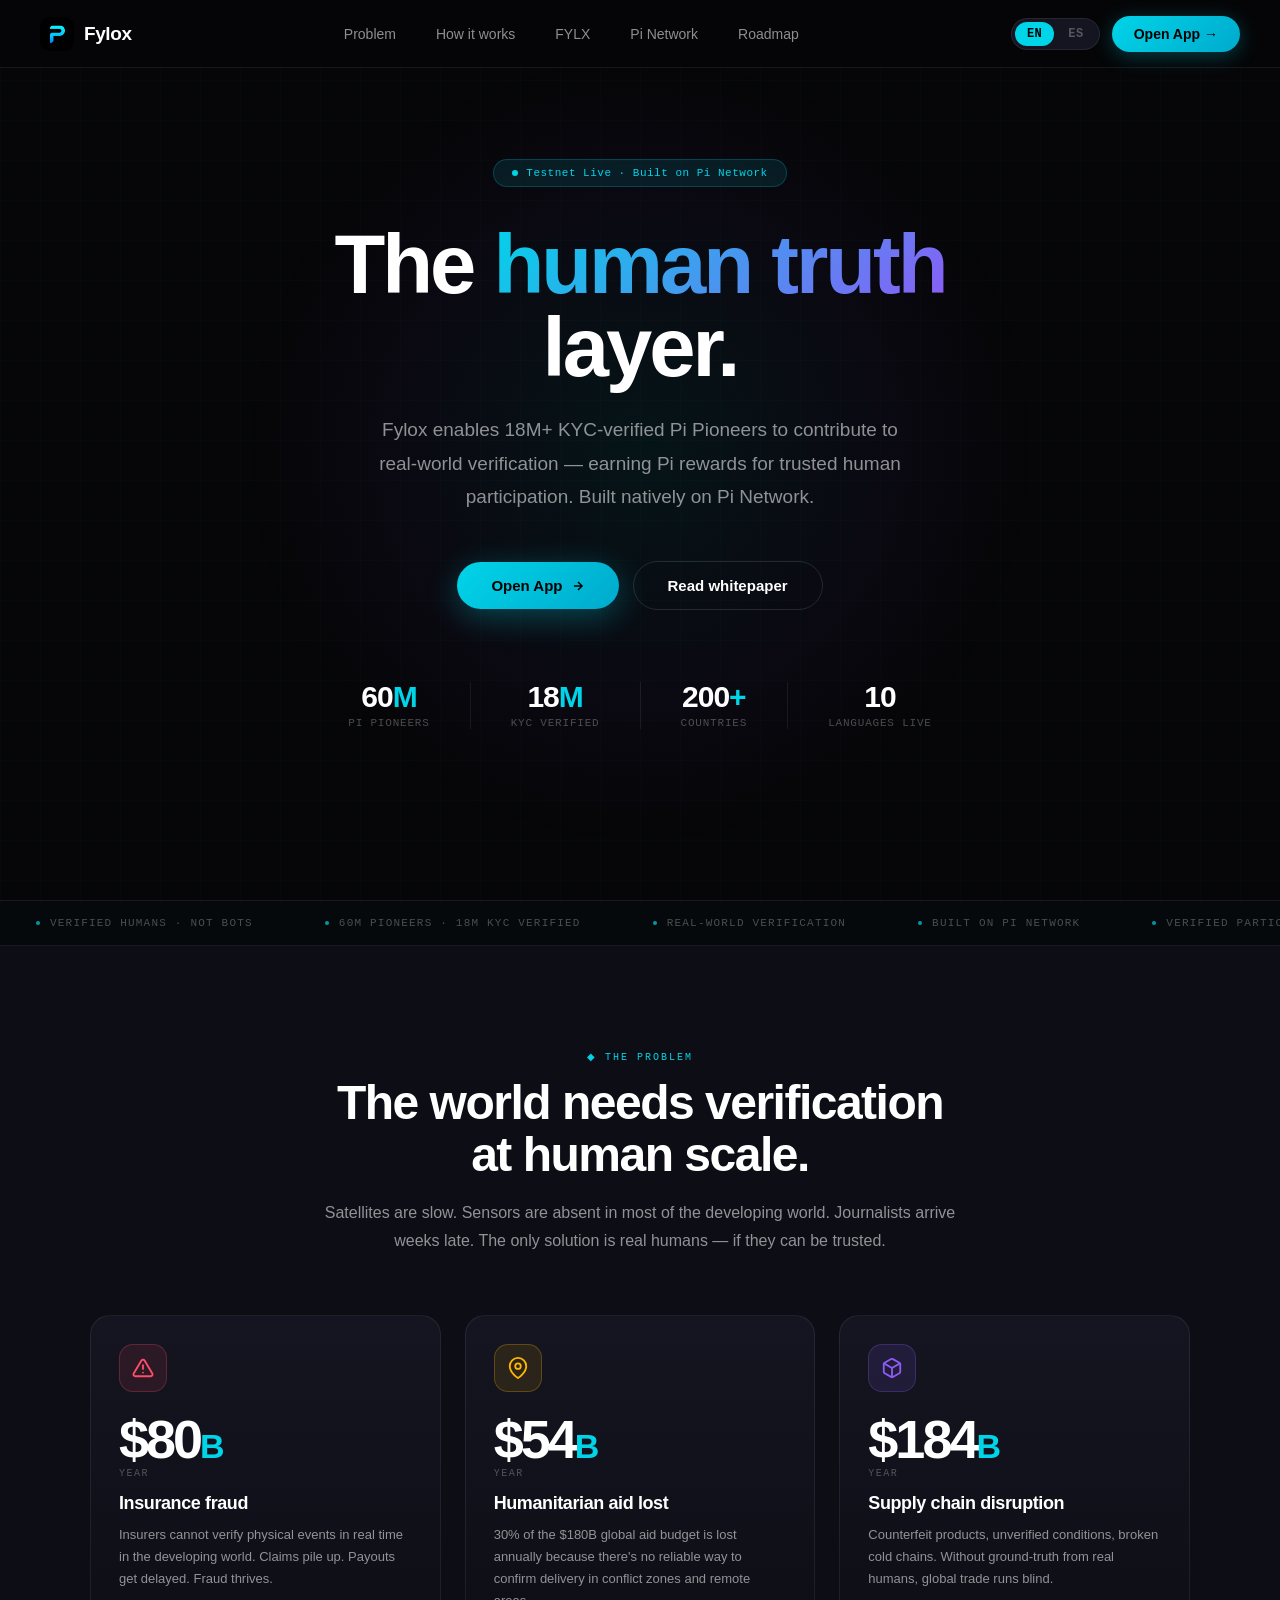
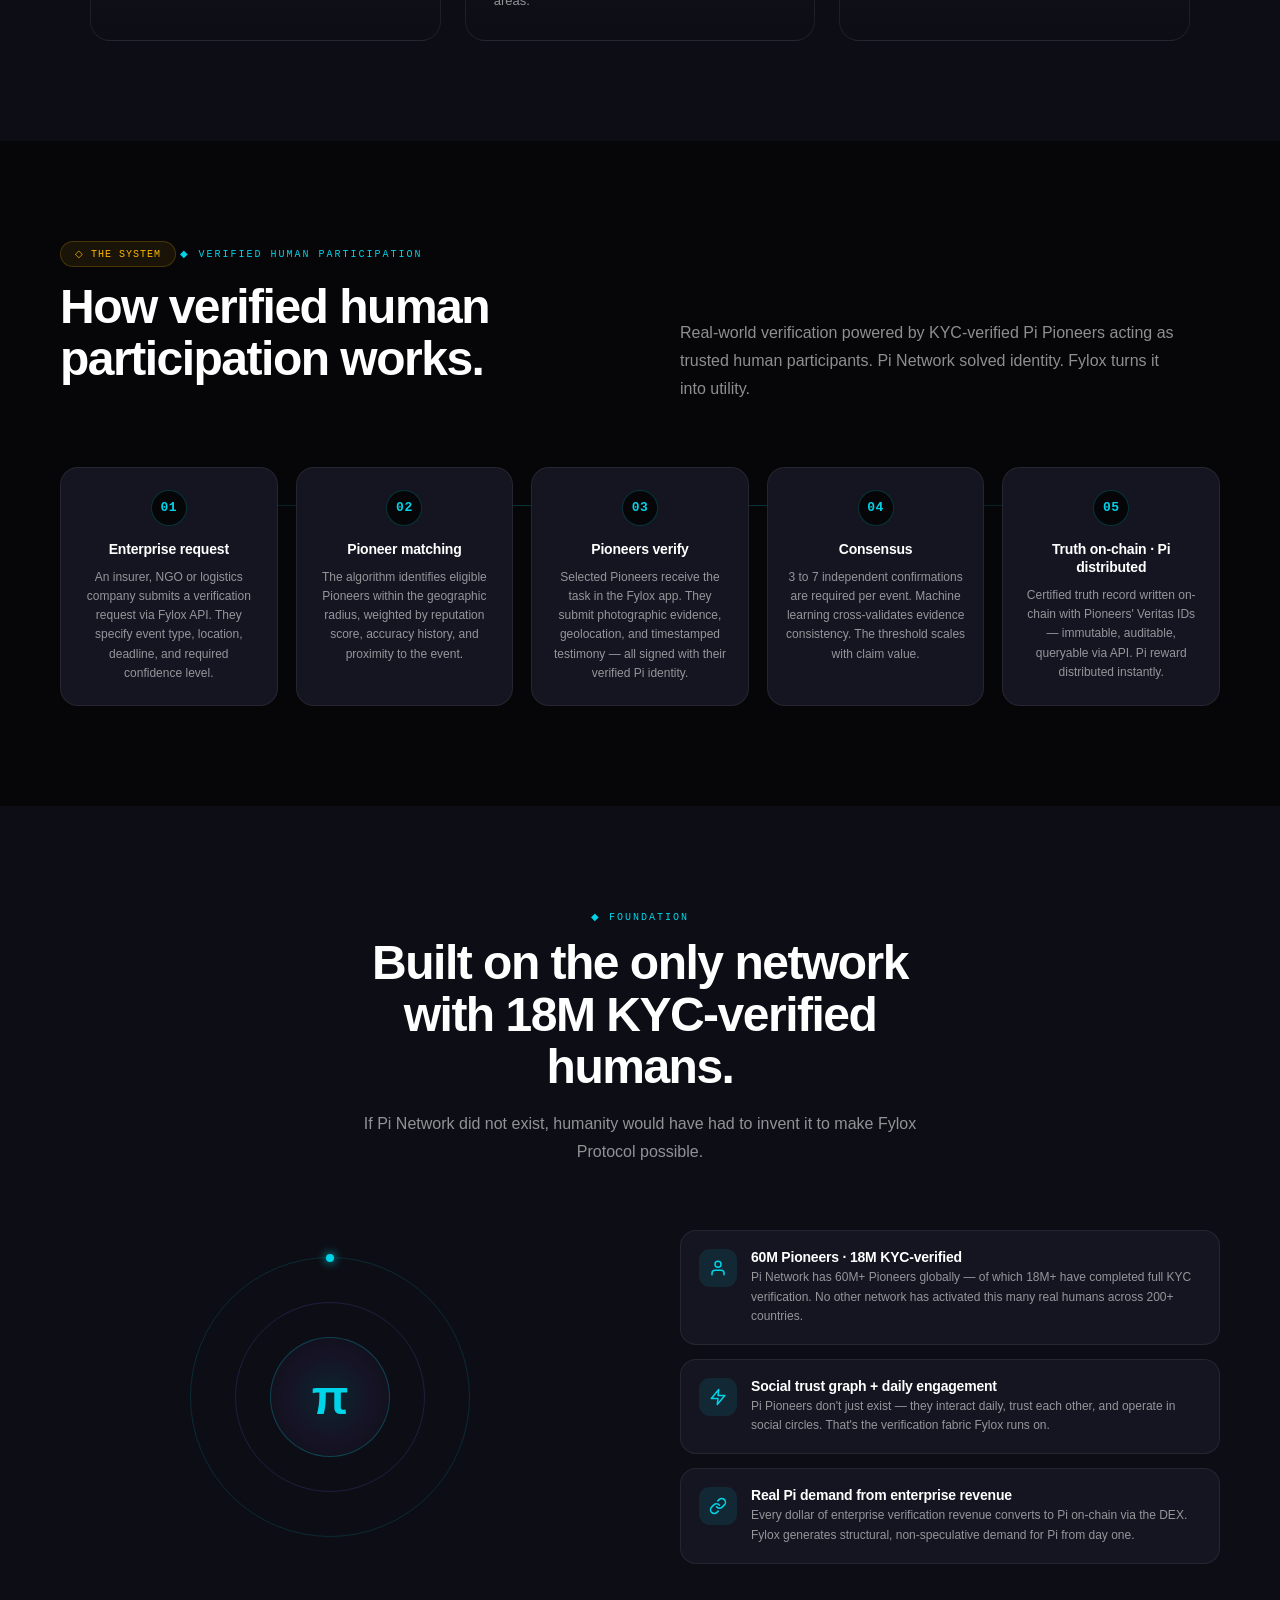
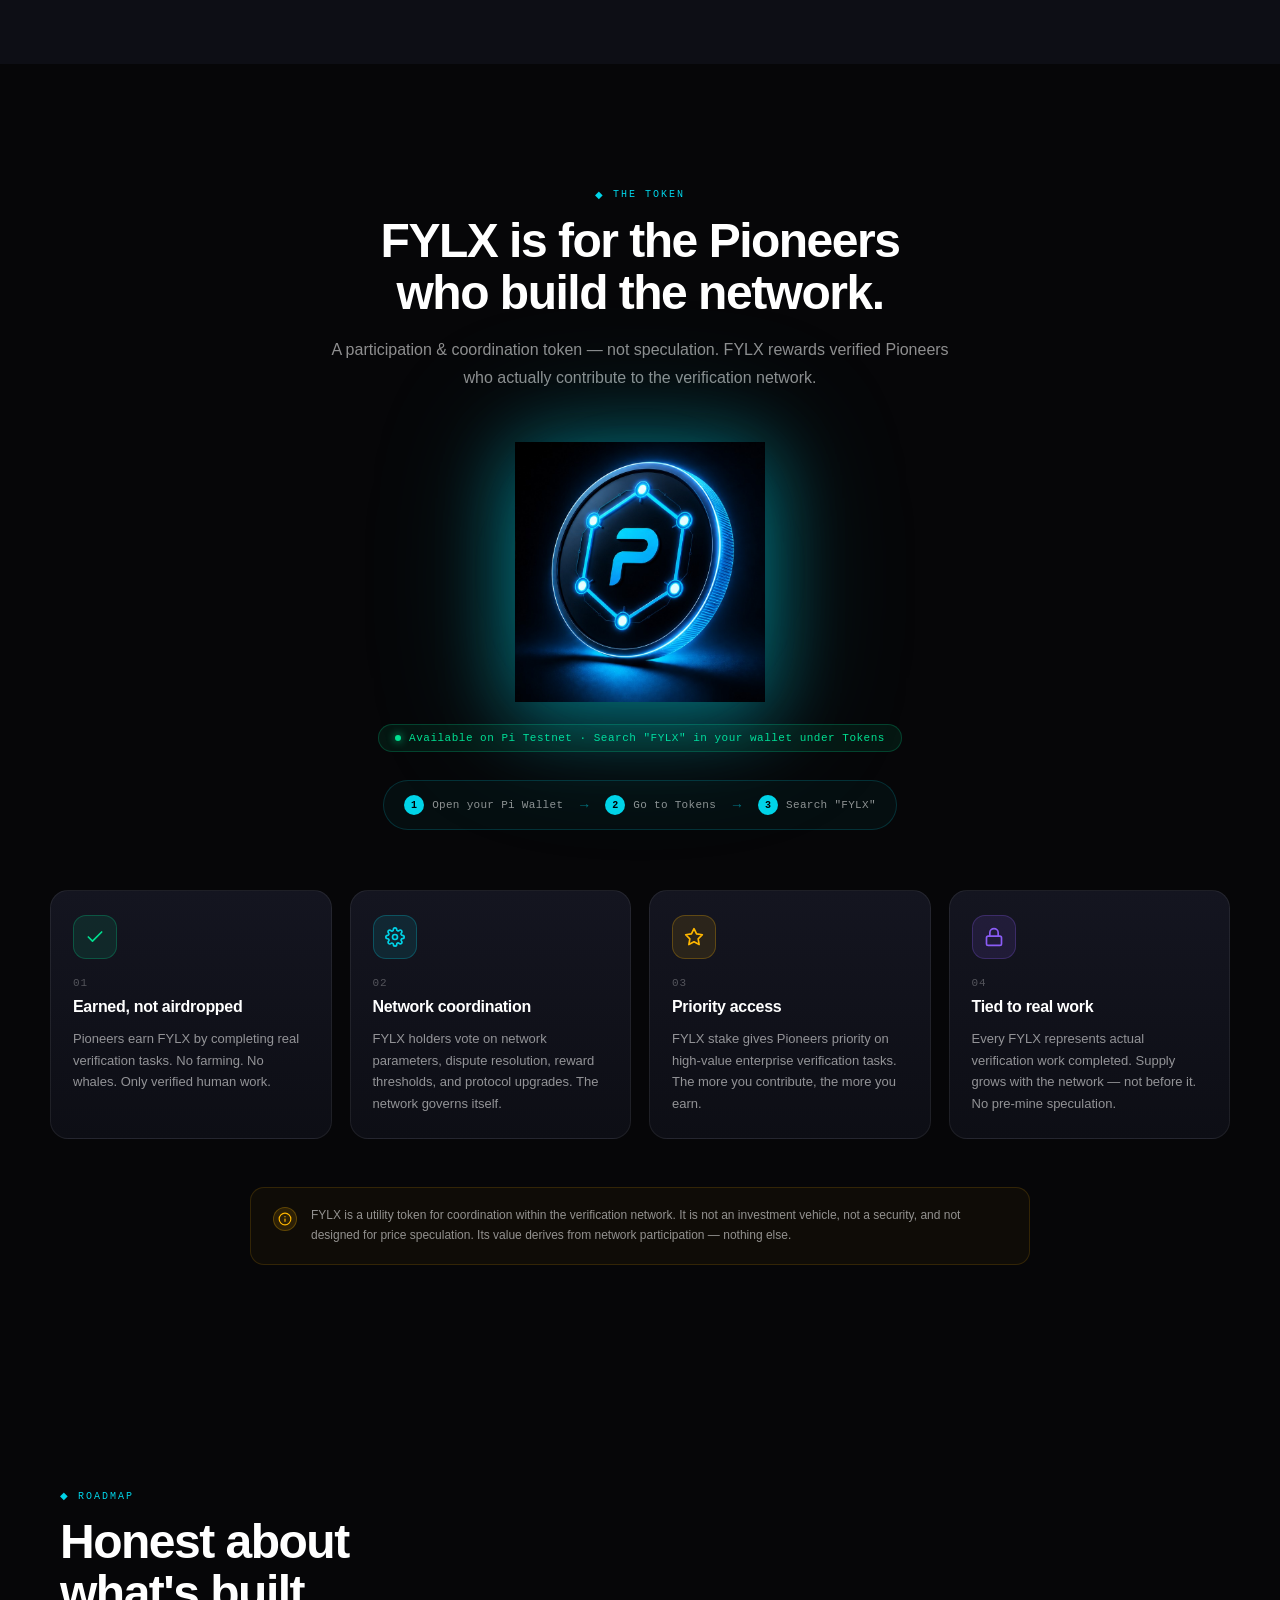
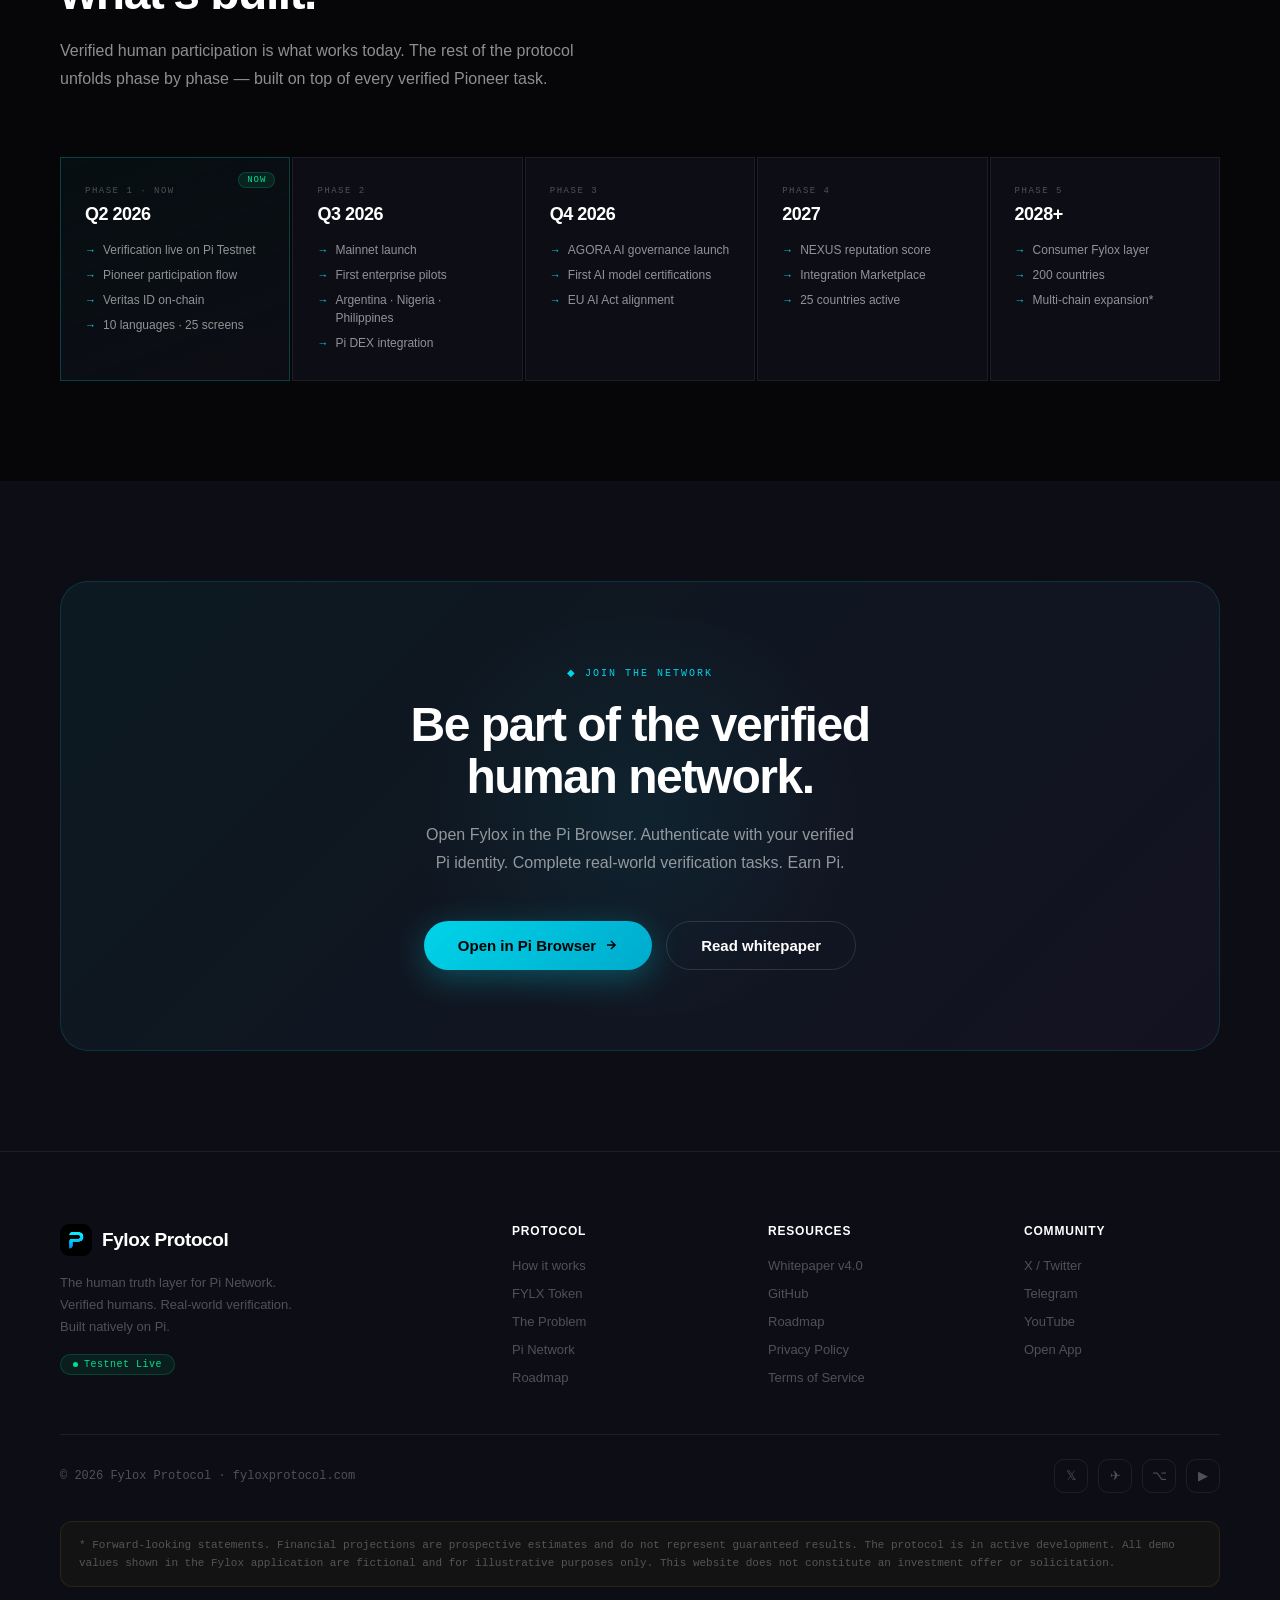
==== commit 74bddd13: "Update index.html" ====
--- a/index.html
+++ b/index.html
@@ -256,7 +256,7 @@
   </a>
   <div class="nav-center">
     <a href="#problem" class="nav-link"><span data-en>Problem</span><span data-es>Problema</span></a>
-    <a href="#oracle" class="nav-link">Oracle</a>
+    <a href="#how" class="nav-link"><span data-en>How it works</span><span data-es>Cómo funciona</span></a>
     <a href="#fylx" class="nav-link">FYLX</a>
     <a href="#pi" class="nav-link">Pi Network</a>
     <a href="#roadmap" class="nav-link">Roadmap</a>
@@ -285,8 +285,8 @@
       <span data-es>La capa de <span class="grad">verdad humana.</span></span>
     </h1>
     <p class="hero-sub">
-      <span data-en>Fylox turns verified Pi Pioneers into the world's first distributed real-world verification network. Built natively on Pi.</span>
-      <span data-es>Fylox transforma a los Pi Pioneers verificados en la primera red de verificación del mundo real distribuida. Construido nativamente sobre Pi.</span>
+      <span data-en>Fylox enables 18M+ KYC-verified Pi Pioneers to contribute to real-world verification — earning Pi rewards for trusted human participation. Built natively on Pi Network.</span>
+      <span data-es>Fylox permite que +18M de Pioneers verificados con KYC contribuyan a verificación del mundo real — ganando recompensas en Pi por participación humana confiable. Construido nativamente sobre Pi Network.</span>
     </p>
     <div class="hero-btns">
       <a href="https://app.fyloxprotocol.com" class="btn-p" target="_blank">
@@ -298,9 +298,10 @@
       </a>
     </div>
     <div class="hero-stats">
-      <div class="hstat"><div class="hstat-n">47<em>M</em></div><div class="hstat-l"><span data-en>Verified Pioneers</span><span data-es>Pioneers verificados</span></div></div>
+      <div class="hstat"><div class="hstat-n">60<em>M</em></div><div class="hstat-l"><span data-en>Pi Pioneers</span><span data-es>Pi Pioneers</span></div></div>
+      <div class="hstat"><div class="hstat-n">18<em>M</em></div><div class="hstat-l"><span data-en>KYC verified</span><span data-es>KYC verificados</span></div></div>
       <div class="hstat"><div class="hstat-n">200<em>+</em></div><div class="hstat-l"><span data-en>Countries</span><span data-es>Países</span></div></div>
-      <div class="hstat"><div class="hstat-n">$80<em>B</em></div><div class="hstat-l"><span data-en>Fraud market</span><span data-es>Mercado de fraude</span></div></div>
+      
       <div class="hstat"><div class="hstat-n">10</div><div class="hstat-l"><span data-en>Languages live</span><span data-es>Idiomas activos</span></div></div>
     </div>
   </div>
@@ -309,16 +310,16 @@
 <div class="ticker">
   <div class="ticker-track">
     <span class="ticker-item"><span class="ticker-dot"></span><span data-en>Verified humans · Not bots</span><span data-es>Humanos verificados · No bots</span></span>
-    <span class="ticker-item"><span class="ticker-dot"></span><span data-en>47M Pioneers · 200+ countries</span><span data-es>47M Pioneers · 200+ países</span></span>
+    <span class="ticker-item"><span class="ticker-dot"></span><span data-en>60M Pioneers · 18M KYC verified</span><span data-es>60M Pioneers · 18M KYC verificados</span></span>
     <span class="ticker-item"><span class="ticker-dot"></span><span data-en>Real-world verification</span><span data-es>Verificación del mundo real</span></span>
     <span class="ticker-item"><span class="ticker-dot"></span><span data-en>Built on Pi Network</span><span data-es>Construido sobre Pi Network</span></span>
-    <span class="ticker-item"><span class="ticker-dot"></span><span data-en>Oracle · Testnet live</span><span data-es>Oracle · Testnet en vivo</span></span>
+    <span class="ticker-item"><span class="ticker-dot"></span><span data-en>Verified participation · Testnet live</span><span data-es>Participación verificada · Testnet en vivo</span></span>
     <span class="ticker-item"><span class="ticker-dot"></span><span data-en>Pioneer participation</span><span data-es>Participación de Pioneers</span></span>
     <span class="ticker-item"><span class="ticker-dot"></span><span data-en>Verified humans · Not bots</span><span data-es>Humanos verificados · No bots</span></span>
-    <span class="ticker-item"><span class="ticker-dot"></span><span data-en>47M Pioneers · 200+ countries</span><span data-es>47M Pioneers · 200+ países</span></span>
+    <span class="ticker-item"><span class="ticker-dot"></span><span data-en>60M Pioneers · 18M KYC verified</span><span data-es>60M Pioneers · 18M KYC verificados</span></span>
     <span class="ticker-item"><span class="ticker-dot"></span><span data-en>Real-world verification</span><span data-es>Verificación del mundo real</span></span>
     <span class="ticker-item"><span class="ticker-dot"></span><span data-en>Built on Pi Network</span><span data-es>Construido sobre Pi Network</span></span>
-    <span class="ticker-item"><span class="ticker-dot"></span><span data-en>Oracle · Testnet live</span><span data-es>Oracle · Testnet en vivo</span></span>
+    <span class="ticker-item"><span class="ticker-dot"></span><span data-en>Verified participation · Testnet live</span><span data-es>Participación verificada · Testnet en vivo</span></span>
     <span class="ticker-item"><span class="ticker-dot"></span><span data-en>FYLX · Participation token</span><span data-es>FYLX · Token de participación</span></span>
   </div>
 </div>
@@ -362,15 +363,15 @@
   </div>
 </section>
 
-<section class="vision-section" id="oracle">
+<section class="vision-section" id="how">
   <div class="container">
     <div class="vision-header reveal">
       <div>
-        <div class="vision-tag"><span data-en>◇ The product</span><span data-es>◇ El producto</span></div>
-        <div class="sec-label">◆ Oracle</div>
-        <h2 class="sec-title"><span data-en>How Oracle<br>works.</span><span data-es>Cómo funciona<br>Oracle.</span></h2>
-      </div>
-      <p class="sec-sub" style="align-self:end"><span data-en>Real-time physical event verification using verified Pi Pioneers as a distributed network of human sensors. Pi Network solved identity. Fylox makes it useful.</span><span data-es>Verificación en tiempo real de eventos físicos usando Pioneers verificados como red distribuida de sensores humanos. Pi Network resolvió identidad. Fylox lo hace útil.</span></p>
+        <div class="vision-tag"><span data-en>◇ The system</span><span data-es>◇ El sistema</span></div>
+        <div class="sec-label">◆ <span data-en>Verified human participation</span><span data-es>Participación humana verificada</span></div>
+        <h2 class="sec-title"><span data-en>How verified human<br><span class="grad">participation</span> works.</span><span data-es>Cómo funciona la<br>participación <span class="grad">humana verificada.</span></span></h2>
+      </div>
+      <p class="sec-sub" style="align-self:end"><span data-en>Real-world verification powered by KYC-verified Pi Pioneers acting as trusted human participants. Pi Network solved identity. Fylox turns it into utility.</span><span data-es>Verificación del mundo real impulsada por Pioneers KYC-verificados actuando como participantes humanos confiables. Pi Network resolvió identidad. Fylox la convierte en utilidad.</span></p>
     </div>
     <div class="oracle-flow reveal" style="transition-delay:.1s">
       <div class="of-step">
@@ -406,7 +407,7 @@
   <div class="container">
     <div class="reveal" style="text-align:center">
       <div class="sec-label" style="justify-content:center">◆ <span data-en>Foundation</span><span data-es>Fundamento</span></div>
-      <h2 class="sec-title" style="max-width:560px;margin:0 auto 18px"><span data-en>Built on the only network with <span class="grad">47M verified humans.</span></span><span data-es>Construido sobre la única red con <span class="grad">47M humanos verificados.</span></span></h2>
+      <h2 class="sec-title" style="max-width:600px;margin:0 auto 18px"><span data-en>Built on the only network with <span class="grad">18M KYC-verified humans.</span></span><span data-es>Construido sobre la única red con <span class="grad">18M humanos KYC-verificados.</span></span></h2>
       <p class="sec-sub" style="max-width:580px;margin:18px auto 0"><span data-en>If Pi Network did not exist, humanity would have had to invent it to make Fylox Protocol possible.</span><span data-es>Si Pi Network no existiera, la humanidad habría tenido que inventarlo para que Fylox sea posible.</span></p>
     </div>
     <div class="pi-grid">
@@ -414,9 +415,9 @@
         <div class="pi-ring"><div class="pi-orbit"></div><div class="pi-ring-inner"><div class="pi-core">π</div></div></div>
       </div>
       <div class="pi-points reveal" style="transition-delay:.2s">
-        <div class="pi-point"><div class="pi-point-icon"><svg width="18" height="18" viewBox="0 0 24 24" fill="none" stroke="var(--c)" stroke-width="2" stroke-linecap="round" stroke-linejoin="round"><path d="M20 21v-2a4 4 0 00-4-4H8a4 4 0 00-4 4v2"/><circle cx="12" cy="7" r="4"/></svg></div><div><div class="pi-point-title"><span data-en>47M biometrically verified humans</span><span data-es>47M humanos verificados biométricamente</span></div><div class="pi-point-text"><span data-en>No other network has verified 47 million real humans across 200+ countries. This is the irreplaceable foundation Fylox is built on.</span><span data-es>Ninguna otra red verificó a 47M humanos reales en 200+ países. Este es el fundamento irremplazable de Fylox.</span></div></div></div>
-        <div class="pi-point"><div class="pi-point-icon"><svg width="18" height="18" viewBox="0 0 24 24" fill="none" stroke="var(--c)" stroke-width="2" stroke-linecap="round" stroke-linejoin="round"><polygon points="13 2 3 14 12 14 11 22 21 10 12 10 13 2"/></svg></div><div><div class="pi-point-title"><span data-en>Social trust graph + daily engagement</span><span data-es>Red de confianza social + interacción diaria</span></div><div class="pi-point-text"><span data-en>Pi Pioneers don't just exist — they interact daily, trust each other, and operate in social circles. That's the verification fabric Oracle runs on.</span><span data-es>Los Pioneers de Pi no solo existen — interactúan a diario, se confían entre sí, operan en círculos sociales. Esa es la tela de verificación sobre la que corre Oracle.</span></div></div></div>
-        <div class="pi-point"><div class="pi-point-icon"><svg width="18" height="18" viewBox="0 0 24 24" fill="none" stroke="var(--c)" stroke-width="2" stroke-linecap="round" stroke-linejoin="round"><path d="M10 13a5 5 0 007.54.54l3-3a5 5 0 00-7.07-7.07l-1.72 1.71"/><path d="M14 11a5 5 0 00-7.54-.54l-3 3a5 5 0 007.07 7.07l1.71-1.71"/></svg></div><div><div class="pi-point-title"><span data-en>Real Pi demand from enterprise revenue</span><span data-es>Demanda real de Pi por ingresos enterprise</span></div><div class="pi-point-text"><span data-en>Every dollar of enterprise verification revenue converts to Pi on-chain via the DEX. Oracle generates structural, non-speculative demand for Pi from day one.</span><span data-es>Cada dólar de ingreso enterprise por verificación se convierte en Pi on-chain vía DEX. Oracle genera demanda estructural de Pi desde el día uno.</span></div></div></div>
+        <div class="pi-point"><div class="pi-point-icon"><svg width="18" height="18" viewBox="0 0 24 24" fill="none" stroke="var(--c)" stroke-width="2" stroke-linecap="round" stroke-linejoin="round"><path d="M20 21v-2a4 4 0 00-4-4H8a4 4 0 00-4 4v2"/><circle cx="12" cy="7" r="4"/></svg></div><div><div class="pi-point-title"><span data-en>60M Pioneers · 18M KYC-verified</span><span data-es>60M Pioneers · 18M KYC-verificados</span></div><div class="pi-point-text"><span data-en>Pi Network has 60M+ Pioneers globally — of which 18M+ have completed full KYC verification. No other network has activated this many real humans across 200+ countries.</span><span data-es>Pi Network tiene +60M Pioneers globalmente — de los cuales +18M completaron KYC. Ninguna otra red activó tantos humanos reales en 200+ países.</span></div></div></div>
+        <div class="pi-point"><div class="pi-point-icon"><svg width="18" height="18" viewBox="0 0 24 24" fill="none" stroke="var(--c)" stroke-width="2" stroke-linecap="round" stroke-linejoin="round"><polygon points="13 2 3 14 12 14 11 22 21 10 12 10 13 2"/></svg></div><div><div class="pi-point-title"><span data-en>Social trust graph + daily engagement</span><span data-es>Red de confianza social + interacción diaria</span></div><div class="pi-point-text"><span data-en>Pi Pioneers don't just exist — they interact daily, trust each other, and operate in social circles. That's the verification fabric Fylox runs on.</span><span data-es>Los Pioneers de Pi no solo existen — interactúan a diario, se confían entre sí, operan en círculos sociales. Esa es la tela de verificación sobre la que corre Fylox.</span></div></div></div>
+        <div class="pi-point"><div class="pi-point-icon"><svg width="18" height="18" viewBox="0 0 24 24" fill="none" stroke="var(--c)" stroke-width="2" stroke-linecap="round" stroke-linejoin="round"><path d="M10 13a5 5 0 007.54.54l3-3a5 5 0 00-7.07-7.07l-1.72 1.71"/><path d="M14 11a5 5 0 00-7.54-.54l-3 3a5 5 0 007.07 7.07l1.71-1.71"/></svg></div><div><div class="pi-point-title"><span data-en>Real Pi demand from enterprise revenue</span><span data-es>Demanda real de Pi por ingresos enterprise</span></div><div class="pi-point-text"><span data-en>Every dollar of enterprise verification revenue converts to Pi on-chain via the DEX. Fylox generates structural, non-speculative demand for Pi from day one.</span><span data-es>Cada dólar de ingreso enterprise por verificación se convierte en Pi on-chain vía DEX. Fylox genera demanda estructural de Pi desde el día uno.</span></div></div></div>
       </div>
     </div>
   </div>
@@ -428,7 +429,7 @@
     <div class="reveal" style="text-align:center;max-width:760px;margin:0 auto">
       <div class="sec-label" style="justify-content:center">◆ <span data-en>The token</span><span data-es>El token</span></div>
       <h2 class="sec-title" style="margin:0 auto 18px"><span data-en>FYLX is for the Pioneers<br>who <span class="grad">build the network.</span></span><span data-es>FYLX es para los Pioneers<br>que <span class="grad">construyen la red.</span></span></h2>
-      <p class="sec-sub" style="max-width:620px;margin:0 auto"><span data-en>A participation &amp; coordination token — not speculation. FYLX rewards verified Pioneers who actually contribute to Oracle verifications.</span><span data-es>Un token de participación y coordinación — no de especulación. FYLX recompensa a los Pioneers verificados que realmente contribuyen a las verificaciones de Oracle.</span></p>
+      <p class="sec-sub" style="max-width:620px;margin:0 auto"><span data-en>A participation &amp; coordination token — not speculation. FYLX rewards verified Pioneers who actually contribute to the verification network.</span><span data-es>Un token de participación y coordinación — no de especulación. FYLX recompensa a los Pioneers verificados que realmente contribuyen a la red de verificación.</span></p>
     </div>
 
     <!-- FYLX coin visual (real image) -->
@@ -468,7 +469,7 @@
         </div>
         <div class="fylx-card-num">01</div>
         <div class="fylx-card-title"><span data-en>Earned, not airdropped</span><span data-es>Se gana, no se regala</span></div>
-        <div class="fylx-card-desc"><span data-en>Pioneers earn FYLX by completing real Oracle verification tasks. No farming. No whales. Only work.</span><span data-es>Los Pioneers ganan FYLX completando verificaciones reales de Oracle. Sin farming. Sin whales. Solo trabajo.</span></div>
+        <div class="fylx-card-desc"><span data-en>Pioneers earn FYLX by completing real verification tasks. No farming. No whales. Only verified human work.</span><span data-es>Los Pioneers ganan FYLX completando tareas de verificación reales. Sin farming. Sin whales. Solo trabajo humano verificado.</span></div>
       </div>
       <div class="fylx-card">
         <div class="fylx-icon" style="background:rgba(0,212,232,.1);border:1px solid rgba(0,212,232,.25)">
@@ -476,7 +477,7 @@
         </div>
         <div class="fylx-card-num">02</div>
         <div class="fylx-card-title"><span data-en>Network coordination</span><span data-es>Coordinación de la red</span></div>
-        <div class="fylx-card-desc"><span data-en>FYLX holders vote on Oracle parameters, dispute resolution, reward thresholds, and protocol upgrades. The network governs itself.</span><span data-es>Los holders de FYLX votan parámetros de Oracle, resolución de disputas, umbrales de recompensa y mejoras al protocolo. La red se gobierna a sí misma.</span></div>
+        <div class="fylx-card-desc"><span data-en>FYLX holders vote on network parameters, dispute resolution, reward thresholds, and protocol upgrades. The network governs itself.</span><span data-es>Los holders de FYLX votan parámetros de la red, resolución de disputas, umbrales de recompensa y mejoras al protocolo. La red se gobierna a sí misma.</span></div>
       </div>
       <div class="fylx-card">
         <div class="fylx-icon" style="background:rgba(255,183,0,.1);border:1px solid rgba(255,183,0,.25)">
@@ -501,7 +502,7 @@
       <div class="fylx-note-icon">
         <svg width="14" height="14" viewBox="0 0 24 24" fill="none" stroke="currentColor" stroke-width="2" stroke-linecap="round" stroke-linejoin="round"><circle cx="12" cy="12" r="10"/><line x1="12" y1="16" x2="12" y2="12"/><line x1="12" y1="8" x2="12.01" y2="8"/></svg>
       </div>
-      <div><span data-en>FYLX is a utility token for coordination within the Oracle network. It is not an investment vehicle, not a security, and not designed for price speculation. Its value derives from network participation — nothing else.</span><span data-es>FYLX es un utility token de coordinación dentro de la red Oracle. No es un instrumento de inversión, no es un security, y no está diseñado para especulación de precio. Su valor deriva de la participación en la red — nada más.</span></div>
+      <div><span data-en>FYLX is a utility token for coordination within the verification network. It is not an investment vehicle, not a security, and not designed for price speculation. Its value derives from network participation — nothing else.</span><span data-es>FYLX es un utility token de coordinación dentro de la red de verificación. No es un instrumento de inversión, no es un security, y no está diseñado para especulación de precio. Su valor deriva de la participación en la red — nada más.</span></div>
     </div>
   </div>
 </section>
@@ -511,10 +512,10 @@
     <div class="reveal">
       <div class="sec-label">◆ Roadmap</div>
       <h2 class="sec-title"><span data-en>Honest about<br>what's built.</span><span data-es>Honestos sobre<br>lo que está construido.</span></h2>
-      <p class="sec-sub" style="max-width:560px"><span data-en>Oracle is what works today. The rest of the protocol unfolds phase by phase — built on top of every verified Pioneer task.</span><span data-es>Oracle es lo que funciona hoy. El resto del protocolo se despliega fase a fase — sobre cada tarea verificada de Pioneer.</span></p>
+      <p class="sec-sub" style="max-width:560px"><span data-en>Verified human participation is what works today. The rest of the protocol unfolds phase by phase — built on top of every verified Pioneer task.</span><span data-es>La participación humana verificada es lo que funciona hoy. El resto del protocolo se despliega fase a fase — sobre cada tarea verificada de Pioneer.</span></p>
     </div>
     <div class="roadmap-grid reveal" style="transition-delay:.1s">
-      <div class="rm-card now"><div class="rm-phase">Phase 1 · <span data-en>Now</span><span data-es>Ahora</span></div><div class="rm-period">Q2 2026</div><ul class="rm-items"><li><span data-en>Oracle live on Pi Testnet</span><span data-es>Oracle en vivo en Testnet</span></li><li><span data-en>Pioneer participation flow</span><span data-es>Flujo de participación</span></li><li><span data-en>Veritas ID on-chain</span><span data-es>Veritas ID on-chain</span></li><li><span data-en>10 languages · 25 screens</span><span data-es>10 idiomas · 25 pantallas</span></li></ul></div>
+      <div class="rm-card now"><div class="rm-phase">Phase 1 · <span data-en>Now</span><span data-es>Ahora</span></div><div class="rm-period">Q2 2026</div><ul class="rm-items"><li><span data-en>Verification live on Pi Testnet</span><span data-es>Verificación en vivo en Testnet</span></li><li><span data-en>Pioneer participation flow</span><span data-es>Flujo de participación</span></li><li><span data-en>Veritas ID on-chain</span><span data-es>Veritas ID on-chain</span></li><li><span data-en>10 languages · 25 screens</span><span data-es>10 idiomas · 25 pantallas</span></li></ul></div>
       <div class="rm-card"><div class="rm-phase">Phase 2</div><div class="rm-period">Q3 2026</div><ul class="rm-items"><li><span data-en>Mainnet launch</span><span data-es>Lanzamiento Mainnet</span></li><li><span data-en>First enterprise pilots</span><span data-es>Primeros pilotos enterprise</span></li><li><span data-en>Argentina · Nigeria · Philippines</span><span data-es>Argentina · Nigeria · Filipinas</span></li><li><span data-en>Pi DEX integration</span><span data-es>Integración Pi DEX</span></li></ul></div>
       <div class="rm-card"><div class="rm-phase">Phase 3</div><div class="rm-period">Q4 2026</div><ul class="rm-items"><li><span data-en>AGORA AI governance launch</span><span data-es>Lanzamiento AGORA</span></li><li><span data-en>First AI model certifications</span><span data-es>Primeras certificaciones de IA</span></li><li><span data-en>EU AI Act alignment</span><span data-es>Alineamiento EU AI Act</span></li></ul></div>
       <div class="rm-card"><div class="rm-phase">Phase 4</div><div class="rm-period">2027</div><ul class="rm-items"><li><span data-en>NEXUS reputation score</span><span data-es>Score de reputación NEXUS</span></li><li><span data-en>Integration Marketplace</span><span data-es>Marketplace de integraciones</span></li><li><span data-en>25 countries active</span><span data-es>25 países activos</span></li></ul></div>
@@ -549,7 +550,7 @@
     </div>
     <div>
       <div class="footer-col-title">Protocol</div>
-      <ul class="footer-links"><li><a href="#oracle">Oracle</a></li><li><a href="#fylx">FYLX Token</a></li><li><a href="#problem"><span data-en>The Problem</span><span data-es>El Problema</span></a></li><li><a href="#pi">Pi Network</a></li><li><a href="#roadmap">Roadmap</a></li></ul>
+      <ul class="footer-links"><li><a href="#how"><span data-en>How it works</span><span data-es>Cómo funciona</span></a></li><li><a href="#fylx">FYLX Token</a></li><li><a href="#problem"><span data-en>The Problem</span><span data-es>El Problema</span></a></li><li><a href="#pi">Pi Network</a></li><li><a href="#roadmap">Roadmap</a></li></ul>
     </div>
     <div>
       <div class="footer-col-title"><span data-en>Resources</span><span data-es>Recursos</span></div>
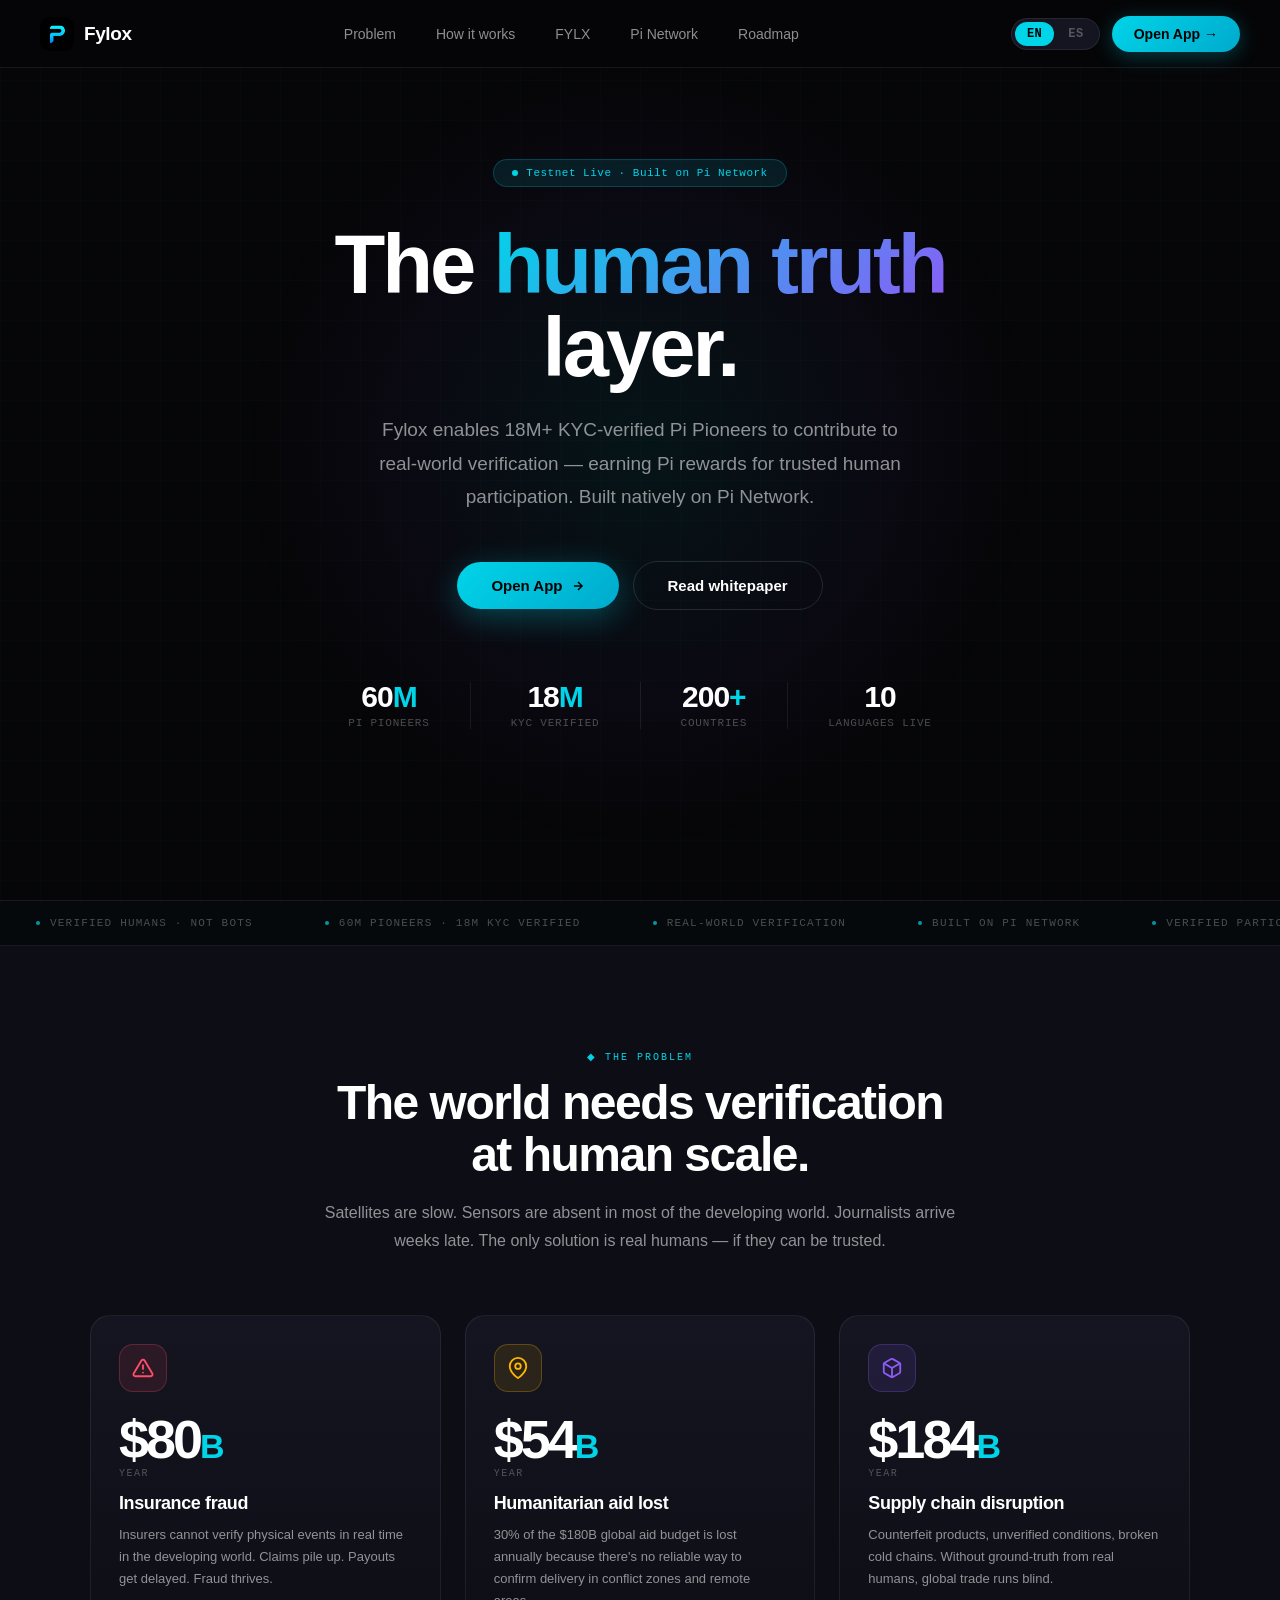
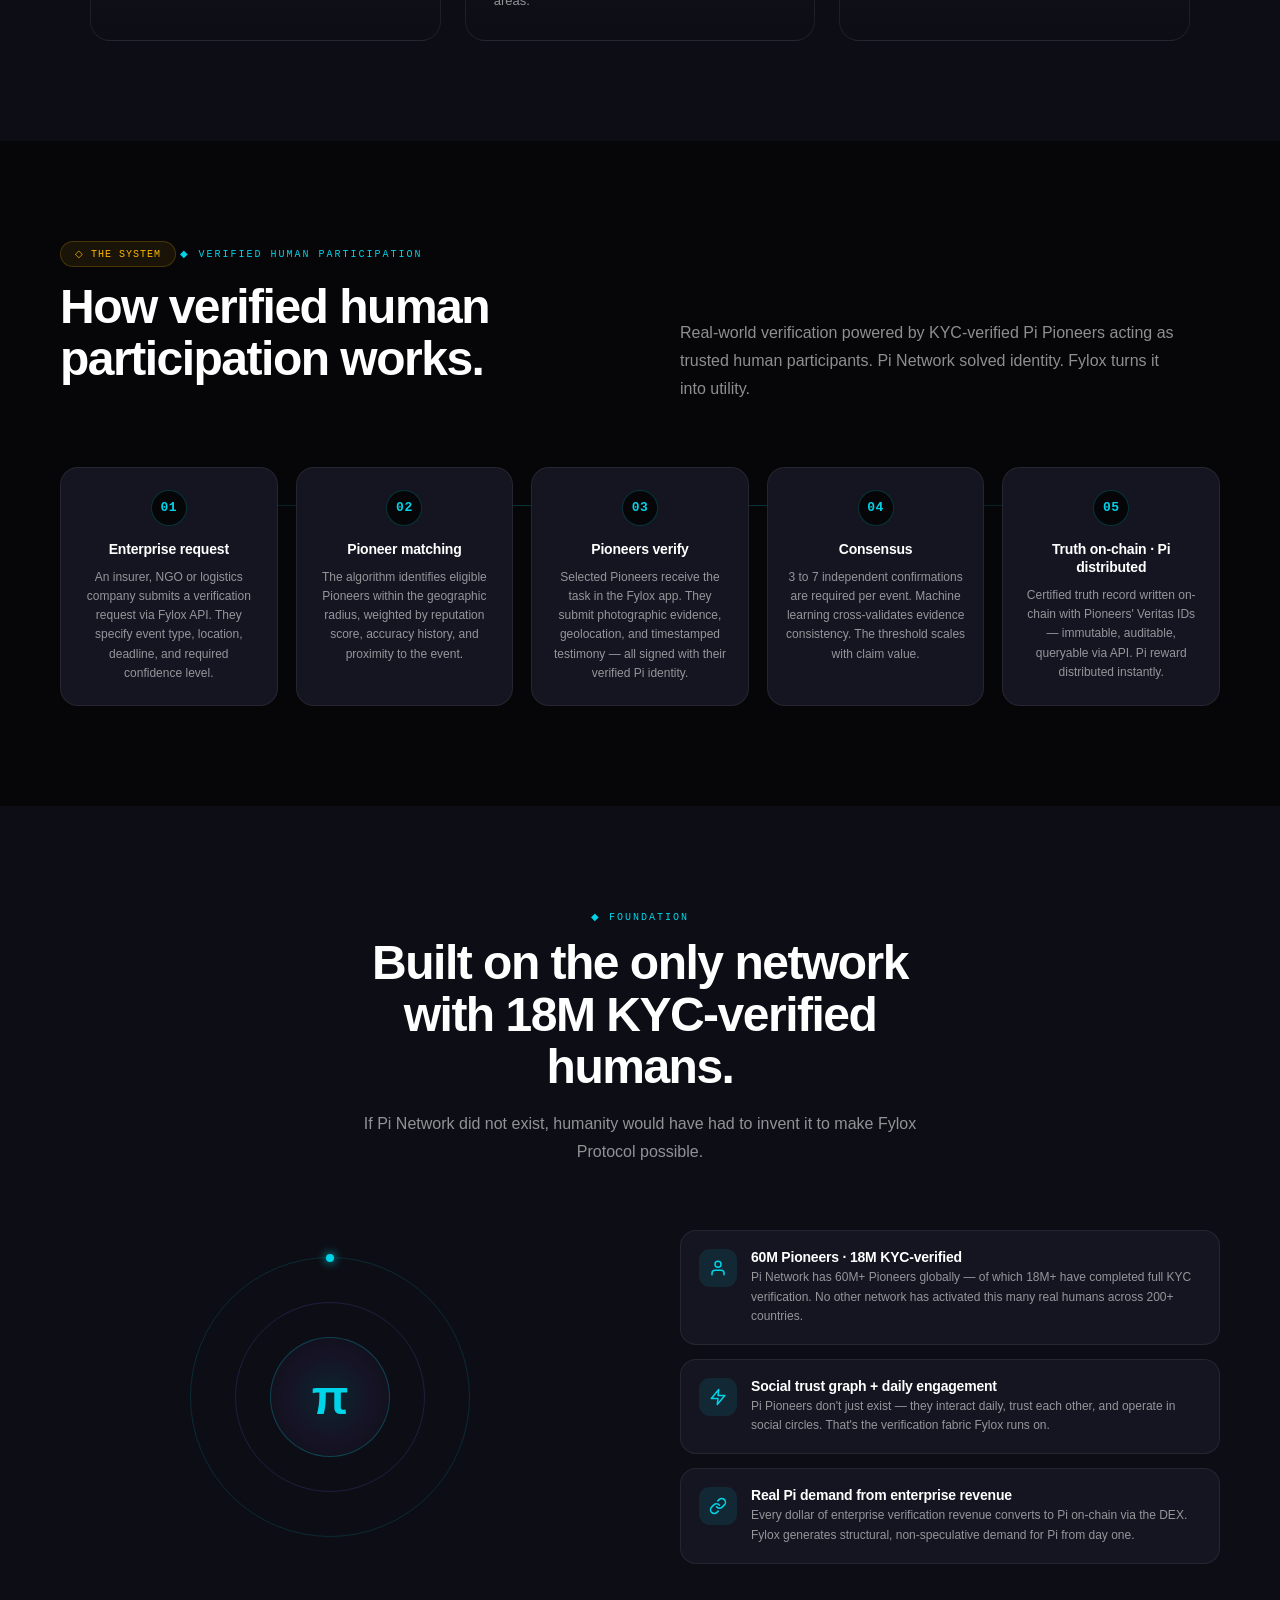
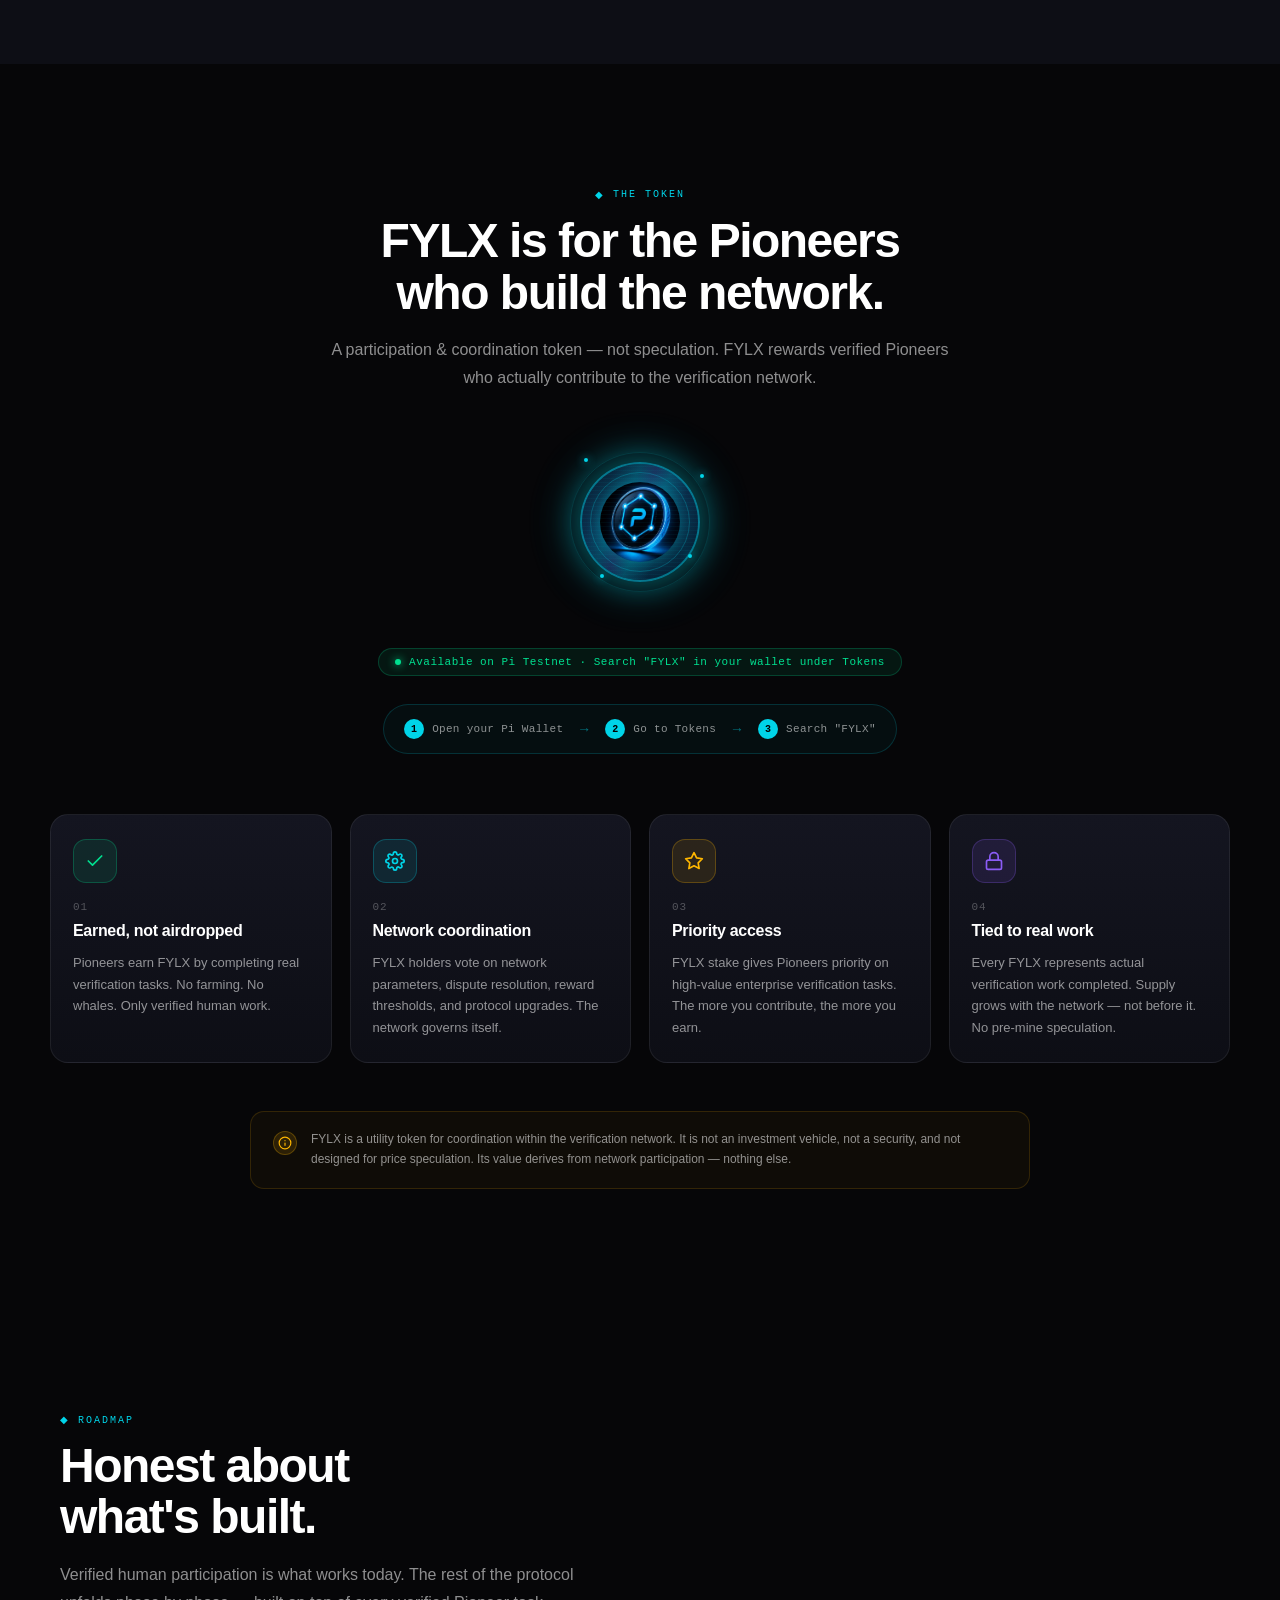
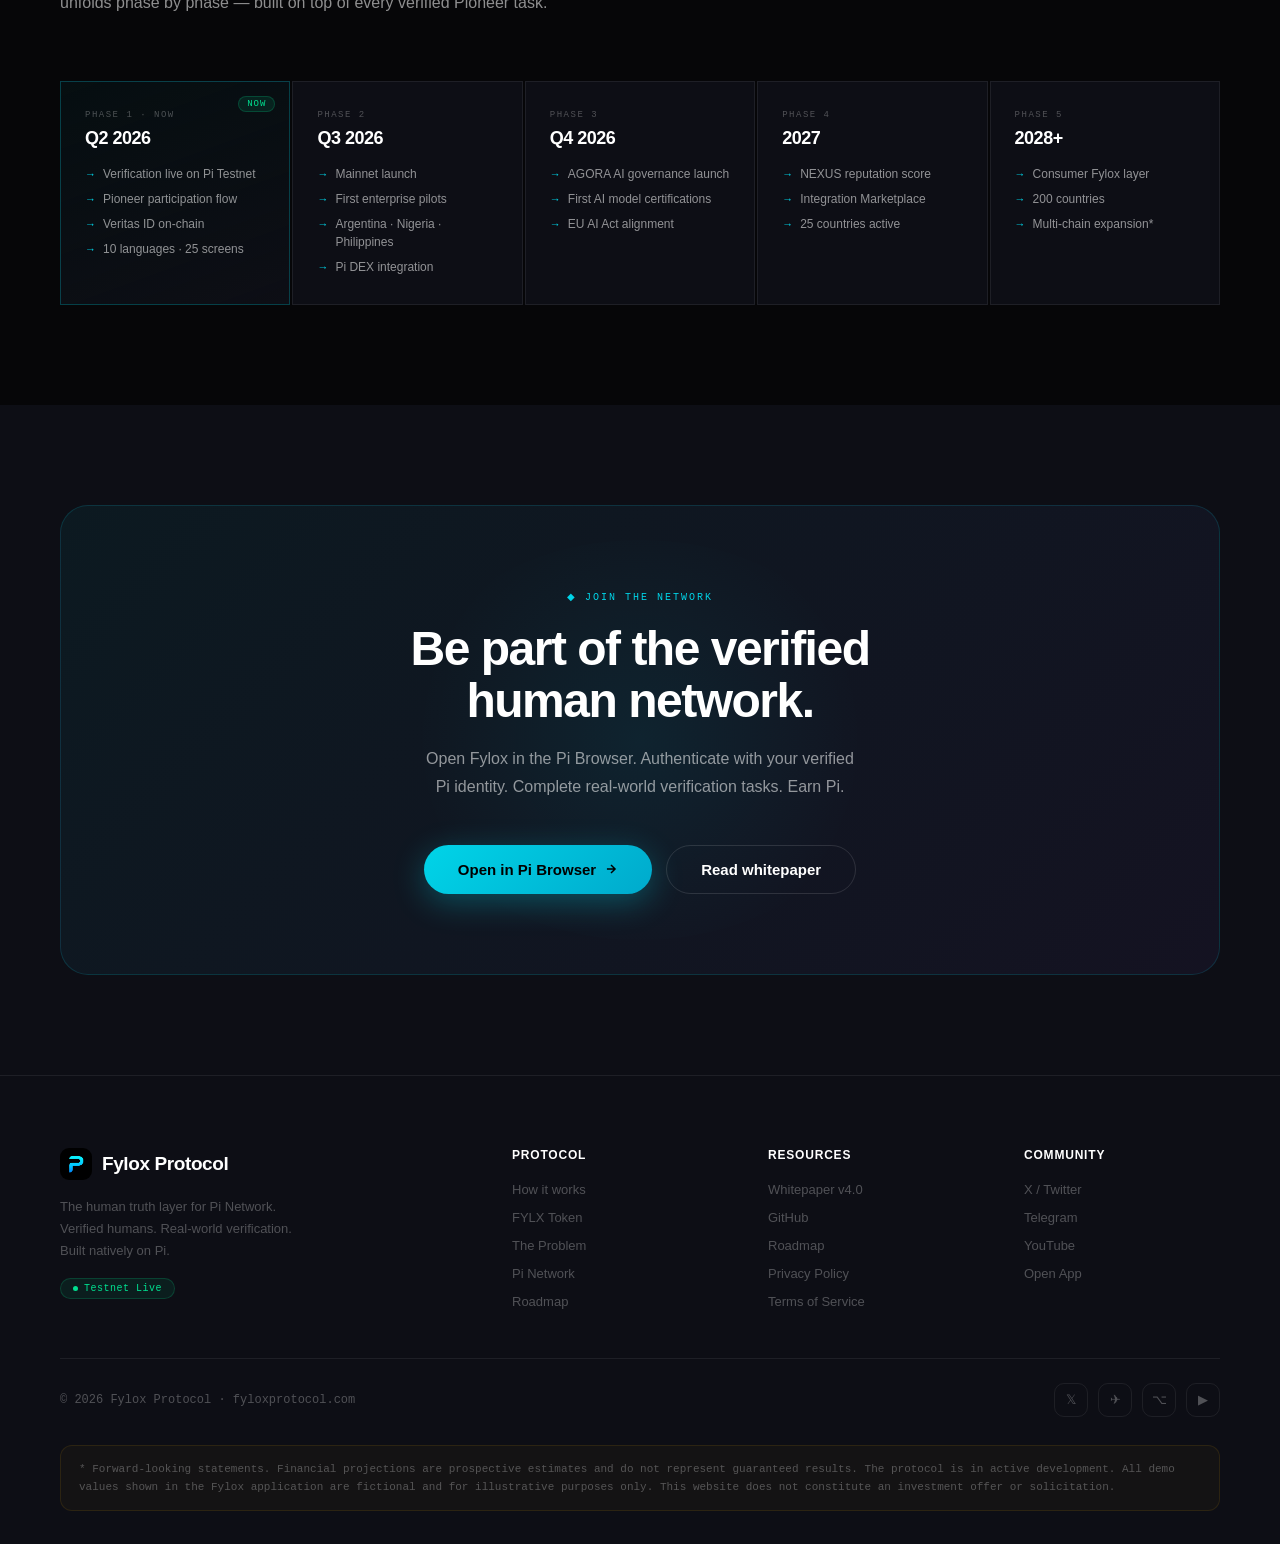
==== commit c39d9c4e: "Update index.html" ====
--- a/index.html
+++ b/index.html
@@ -245,6 +245,165 @@
 .fylx-note-icon{flex-shrink:0;width:24px;height:24px;border-radius:50%;background:rgba(255,183,0,.12);border:1px solid rgba(255,183,0,.25);color:var(--ylw);display:flex;align-items:center;justify-content:center;margin-top:1px}
 @media(max-width:1000px){.fylx-grid{grid-template-columns:repeat(2,1fr)}}
 @media(max-width:560px){.fylx-grid{grid-template-columns:1fr}}
+
+
+/* ═══ FYLX 3D HOLOGRAPHIC TOKEN ═══ */
+
+.fylx-3d-scene {
+  position: relative;
+  width: 160px;
+  height: 160px;
+  margin: 0 auto 24px;
+  perspective: 800px;
+}
+
+/* 3D Coin */
+.fylx-coin {
+  width: 120px;
+  height: 120px;
+  position: absolute;
+  top: 50%;
+  left: 50%;
+  transform-style: preserve-3d;
+  animation: fylx-spin 4s linear infinite;
+  margin: -60px 0 0 -60px;
+}
+@keyframes fylx-spin {
+  0%   { transform: rotateY(0deg) rotateX(8deg); }
+  100% { transform: rotateY(360deg) rotateX(8deg); }
+}
+
+.fylx-coin-front,
+.fylx-coin-back {
+  position: absolute;
+  width: 100%;
+  height: 100%;
+  border-radius: 50%;
+  backface-visibility: hidden;
+  -webkit-backface-visibility: hidden;
+}
+.fylx-coin-back {
+  transform: rotateY(180deg);
+}
+
+.fylx-coin-inner {
+  width: 100%;
+  height: 100%;
+  border-radius: 50%;
+  background: linear-gradient(145deg, #0a1628 0%, #0d2040 40%, #061224 100%);
+  border: 2px solid rgba(0,212,232,.5);
+  display: flex;
+  align-items: center;
+  justify-content: center;
+  position: relative;
+  overflow: hidden;
+  box-shadow:
+    0 0 30px rgba(0,212,232,.4),
+    0 0 60px rgba(0,212,232,.15),
+    inset 0 0 20px rgba(0,212,232,.1);
+}
+.fylx-coin-inner-back {
+  background: linear-gradient(145deg, #061224 0%, #0d2040 40%, #0a1628 100%);
+  border-color: rgba(0,212,232,.35);
+}
+  
+
+.fylx-coin-ring {
+  position: absolute;
+  inset: 8px;
+  border-radius: 50%;
+  border: 1px solid rgba(0,212,232,.25);
+  pointer-events: none;
+}
+
+/* Holographic shimmer */
+.fylx-coin-shimmer {
+  position: absolute;
+  inset: 0;
+  border-radius: 50%;
+  background: linear-gradient(
+    115deg,
+    transparent 20%,
+    rgba(0,212,232,.15) 35%,
+    rgba(139,92,246,.12) 45%,
+    rgba(0,212,232,.2) 55%,
+    transparent 70%
+  );
+  animation: fylx-shimmer 2s ease-in-out infinite;
+  z-index: 2;
+}
+@keyframes fylx-shimmer {
+  0%, 100% { opacity: 0.3; transform: translateX(-50%); }
+  50%      { opacity: 1; transform: translateX(50%); }
+}
+
+/* Hologram glow ring */
+.fylx-holo-ring {
+  position: absolute;
+  top: 50%;
+  left: 50%;
+  width: 140px;
+  height: 140px;
+  margin: -70px 0 0 -70px;
+  border-radius: 50%;
+  border: 1px solid rgba(0,212,232,.15);
+  box-shadow: 0 0 40px rgba(0,212,232,.2), inset 0 0 40px rgba(0,212,232,.05);
+  animation: fylx-ring-pulse 3s ease-in-out infinite;
+}
+@keyframes fylx-ring-pulse {
+  0%, 100% { transform: scale(1); opacity: 0.5; }
+  50%      { transform: scale(1.15); opacity: 0.2; }
+}
+
+/* Scan lines */
+.fylx-holo-lines {
+  position: absolute;
+  top: 50%;
+  left: 50%;
+  width: 120px;
+  height: 120px;
+  margin: -60px 0 0 -60px;
+  border-radius: 50%;
+  overflow: hidden;
+  pointer-events: none;
+  z-index: 4;
+  opacity: 0.15;
+  background: repeating-linear-gradient(
+    0deg,
+    transparent,
+    transparent 3px,
+    rgba(0,212,232,.3) 3px,
+    rgba(0,212,232,.3) 4px
+  );
+}
+
+/* Floating particles */
+.fylx-particle {
+  position: absolute;
+  width: 4px;
+  height: 4px;
+  border-radius: 50%;
+  background: #00D4E8;
+  box-shadow: 0 0 8px #00D4E8;
+  animation: fylx-float 3.2s ease-in-out infinite;
+}
+@keyframes fylx-float {
+  0%, 100% { opacity: 0; transform: translateY(0) scale(0.5); }
+  30%      { opacity: 1; transform: translateY(-12px) scale(1); }
+  70%      { opacity: 0.6; transform: translateY(-24px) scale(0.8); }
+  100%     { opacity: 0; transform: translateY(-36px) scale(0.3); }
+}
+  
+.fylx-coin-logo {
+  width: 80px;
+  height: 80px;
+  border-radius: 50%;
+  object-fit: cover;
+  position: relative;
+  z-index: 3;
+  filter: drop-shadow(0 0 12px rgba(0,212,232,.6));
+}
+
 </style>
 </head>
 <body>
@@ -434,10 +593,56 @@
 
     <!-- FYLX coin visual (real image) -->
     <div class="fylx-coin-wrap reveal" style="transition-delay:.1s">
-      <div class="fylx-coin-img-wrap">
-        <div class="fylx-coin-bg-glow"></div>
-        <img src="assets/fylx-token.png" alt="FYLX Token" class="fylx-coin-img">
-      </div>
+      <!-- FYLX 3D Token -->
+<div class="fylx-3d-scene">
+  
+  <!-- Hologram glow ring -->
+  <div class="fylx-holo-ring"></div>
+
+  <!-- Scan lines overlay -->
+  <div class="fylx-holo-lines"></div>
+
+  <!-- 3D Coin -->
+  <div class="fylx-coin">
+
+    <div class="fylx-coin-front">
+      <div class="fylx-coin-inner">
+        <div class="fylx-coin-shimmer"></div>
+
+        <img 
+          src="assets/fylx-token.png" 
+          alt="FYLX Token"
+          class="fylx-coin-logo"
+        >
+
+        <div class="fylx-coin-ring"></div>
+      </div>
+    </div>
+
+    <div class="fylx-coin-back">
+      <div class="fylx-coin-inner fylx-coin-inner-back">
+        <div class="fylx-coin-shimmer"></div>
+
+        <img 
+          src="assets/fylx-token.png" 
+          alt="FYLX Token"
+          class="fylx-coin-logo"
+          style="opacity:.75;filter:hue-rotate(25deg)"
+        >
+
+        <div class="fylx-coin-ring"></div>
+      </div>
+    </div>
+
+  </div>
+
+  <!-- Floating particles -->
+  <div class="fylx-particle" style="top:10%;left:15%;animation-delay:0s"></div>
+  <div class="fylx-particle" style="top:70%;left:80%;animation-delay:.8s"></div>
+  <div class="fylx-particle" style="top:20%;right:10%;animation-delay:1.6s"></div>
+  <div class="fylx-particle" style="bottom:15%;left:25%;animation-delay:2.4s"></div>
+
+</div>
       <div class="fylx-status">
         <div class="fylx-status-dot"></div>
         <span data-en>Available on Pi Testnet · Search "FYLX" in your wallet under Tokens</span>
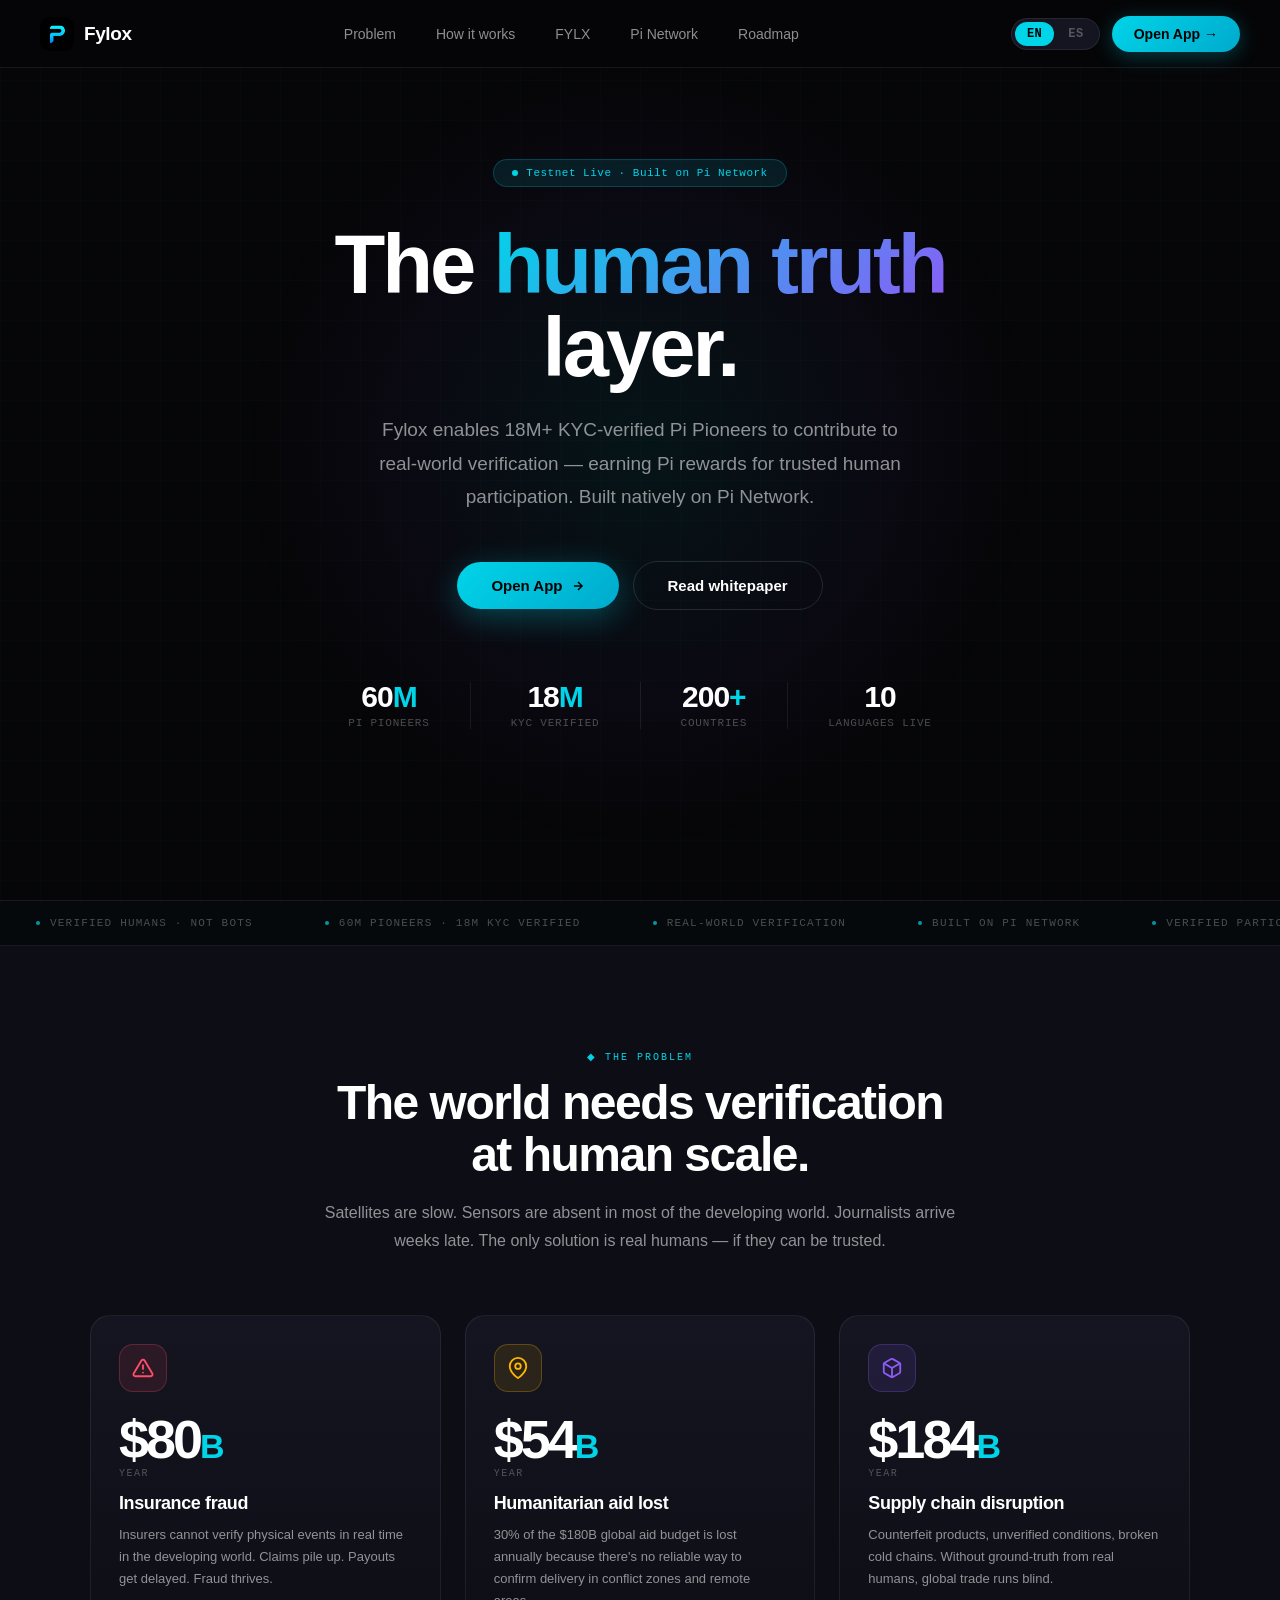
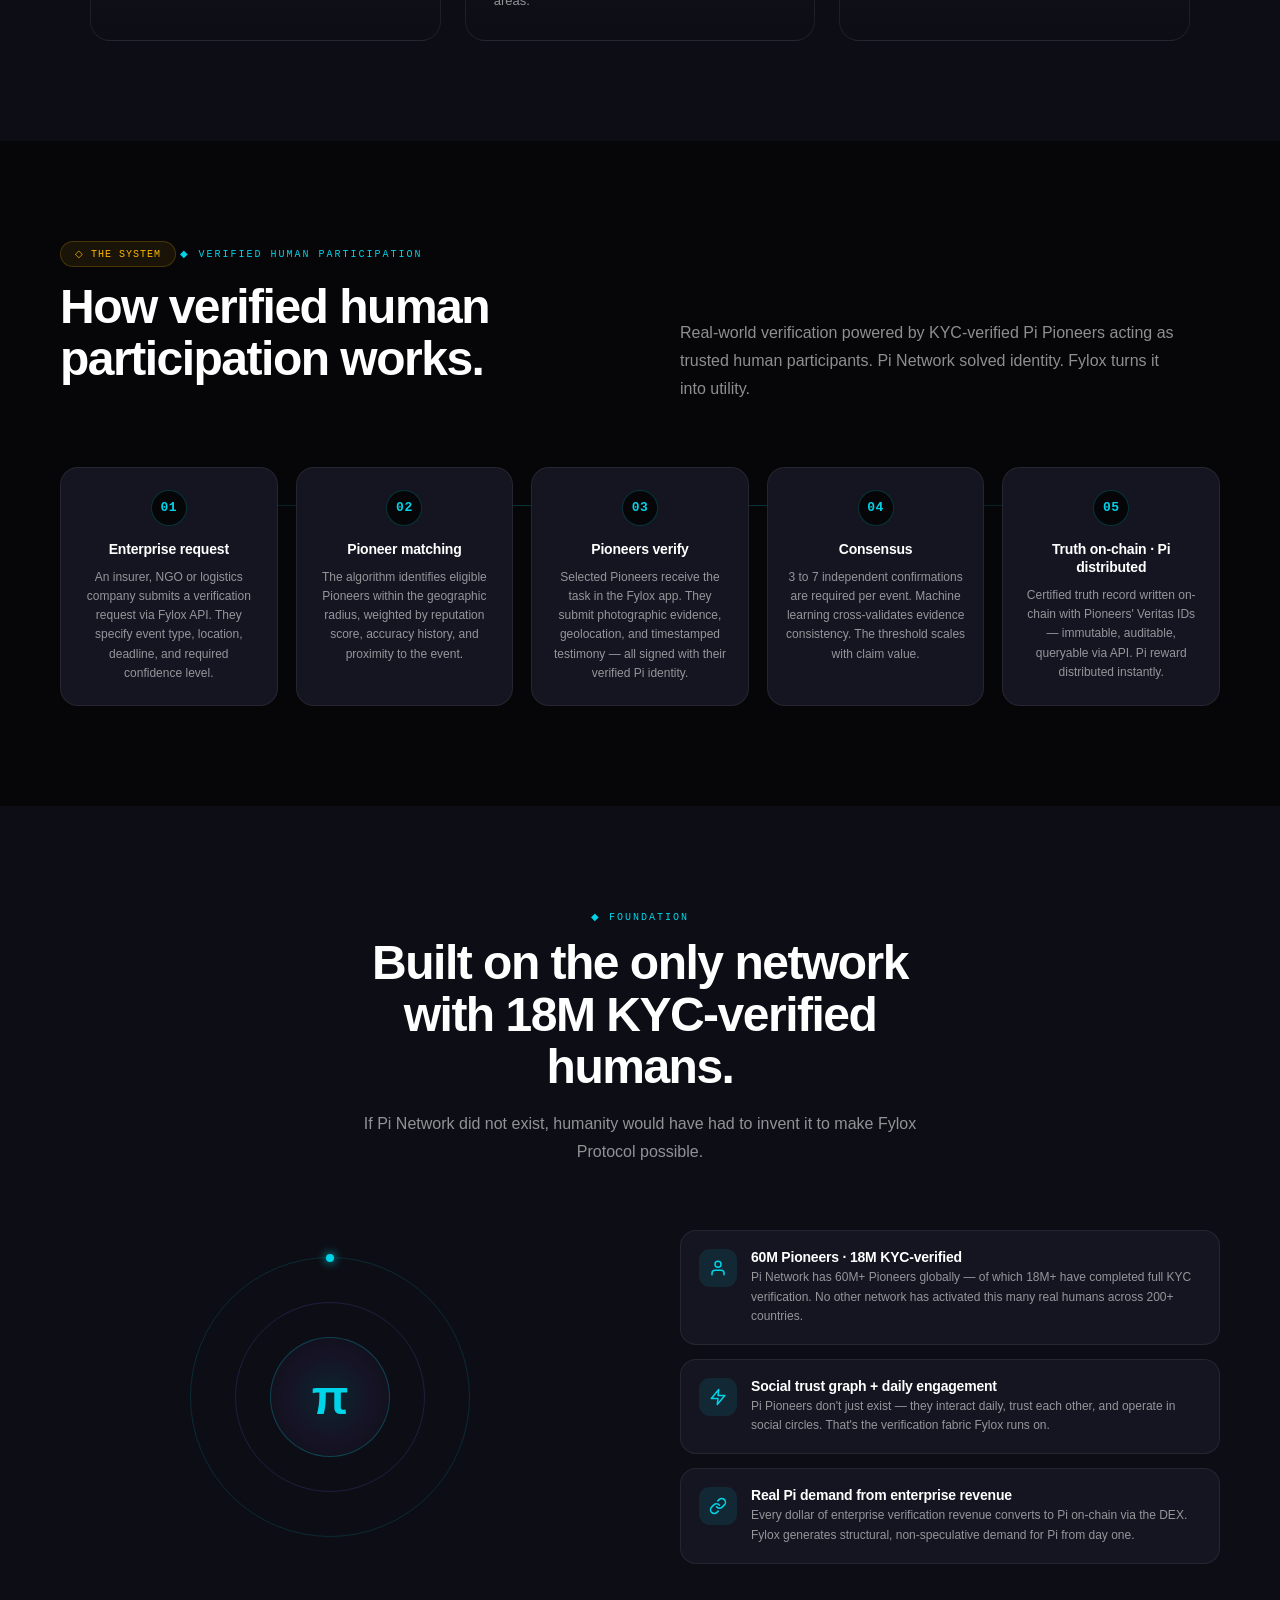
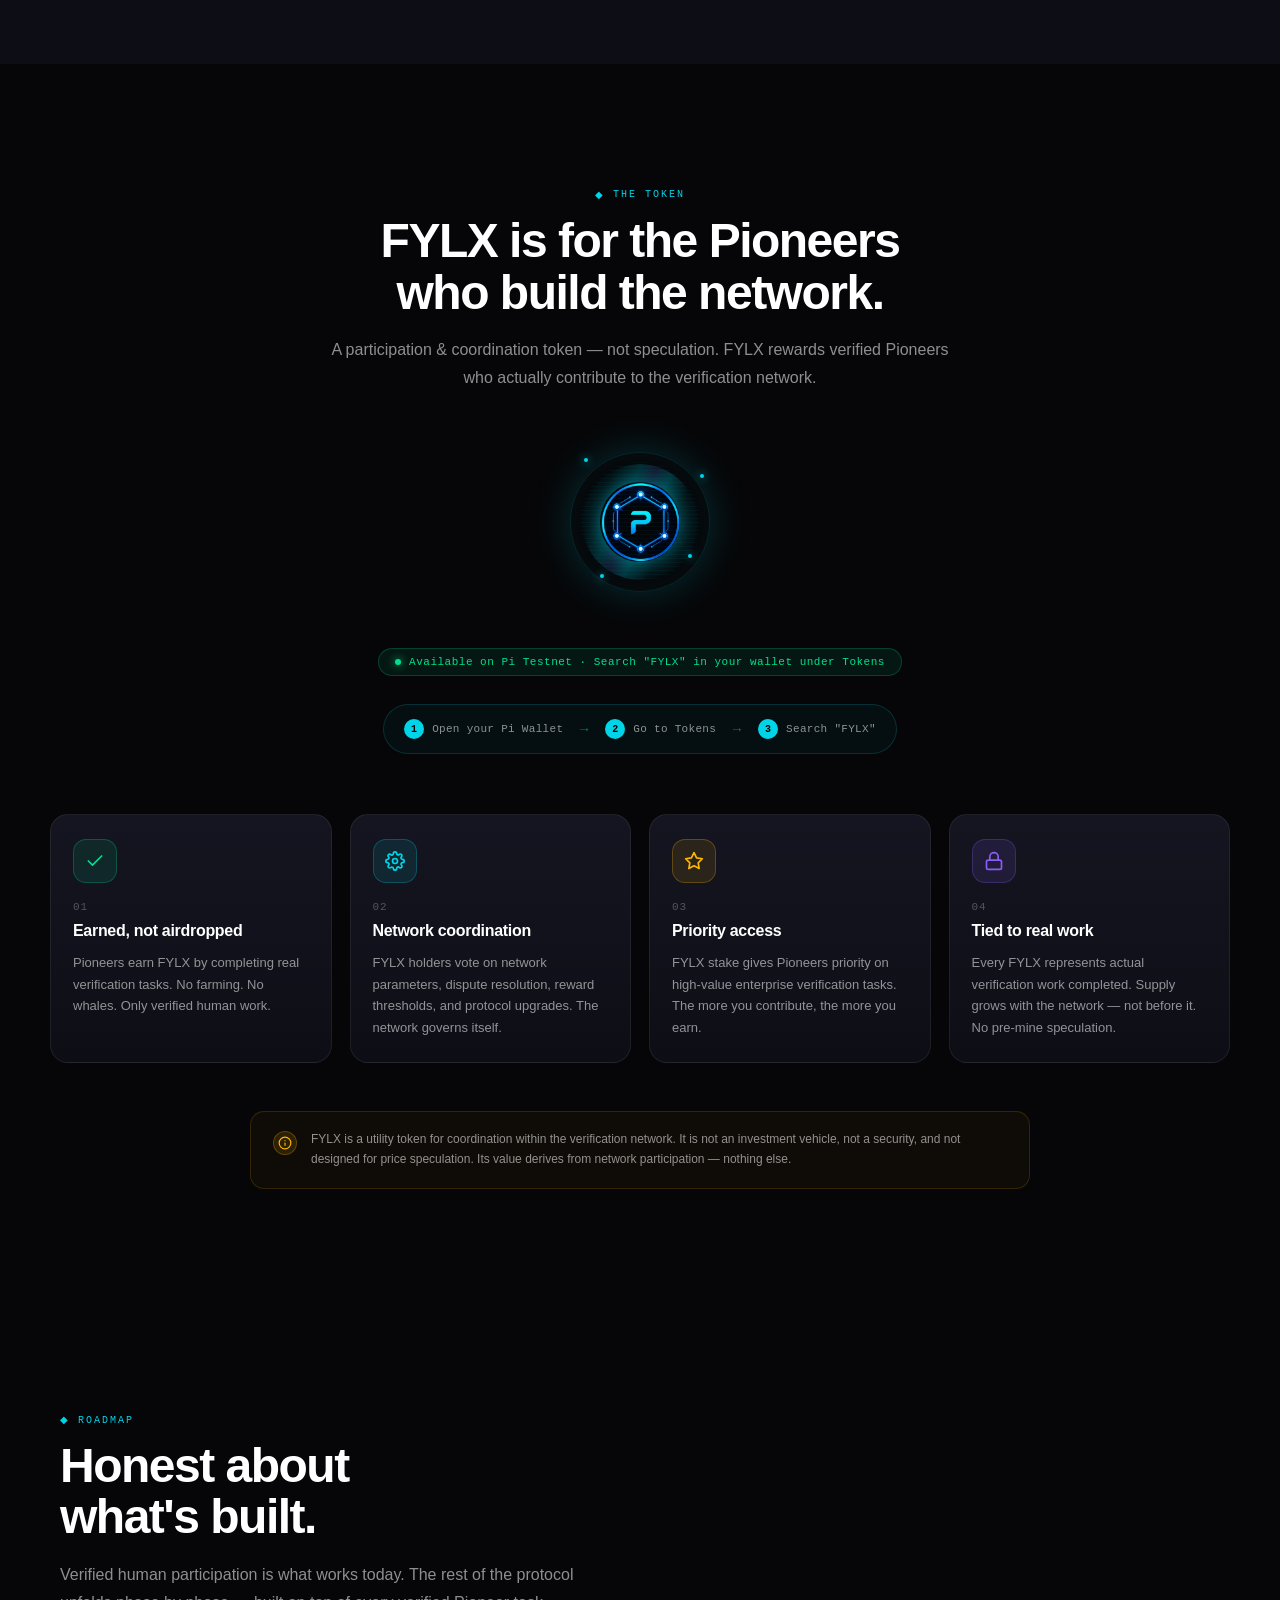
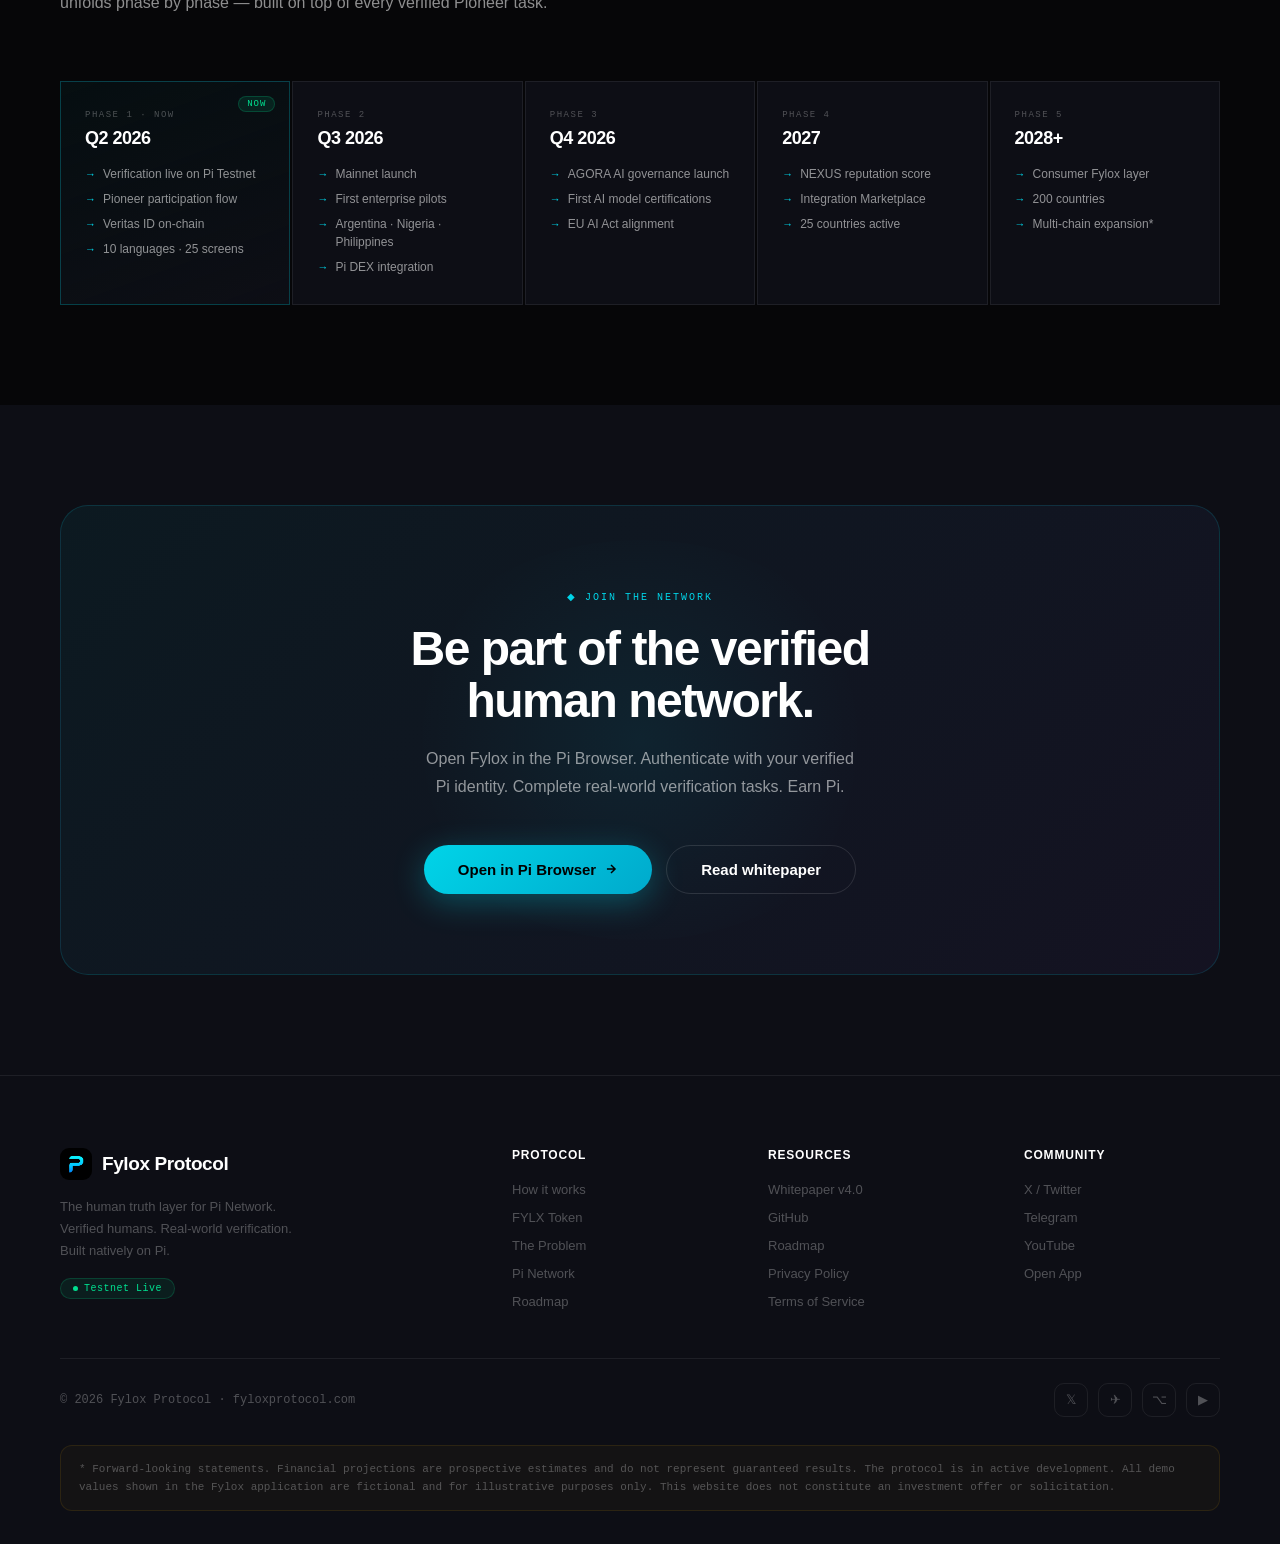
==== commit 9ff30eb7: "Update index.html" ====
--- a/index.html
+++ b/index.html
@@ -610,7 +610,7 @@
         <div class="fylx-coin-shimmer"></div>
 
         <img 
-          src="assets/fylx-token.png" 
+          src="assets/fylx-logo.png" 
           alt="FYLX Token"
           class="fylx-coin-logo"
         >
@@ -624,7 +624,7 @@
         <div class="fylx-coin-shimmer"></div>
 
         <img 
-          src="assets/fylx-token.png" 
+          src="assets/fylx-logo.png" 
           alt="FYLX Token"
           class="fylx-coin-logo"
           style="opacity:.75;filter:hue-rotate(25deg)"
